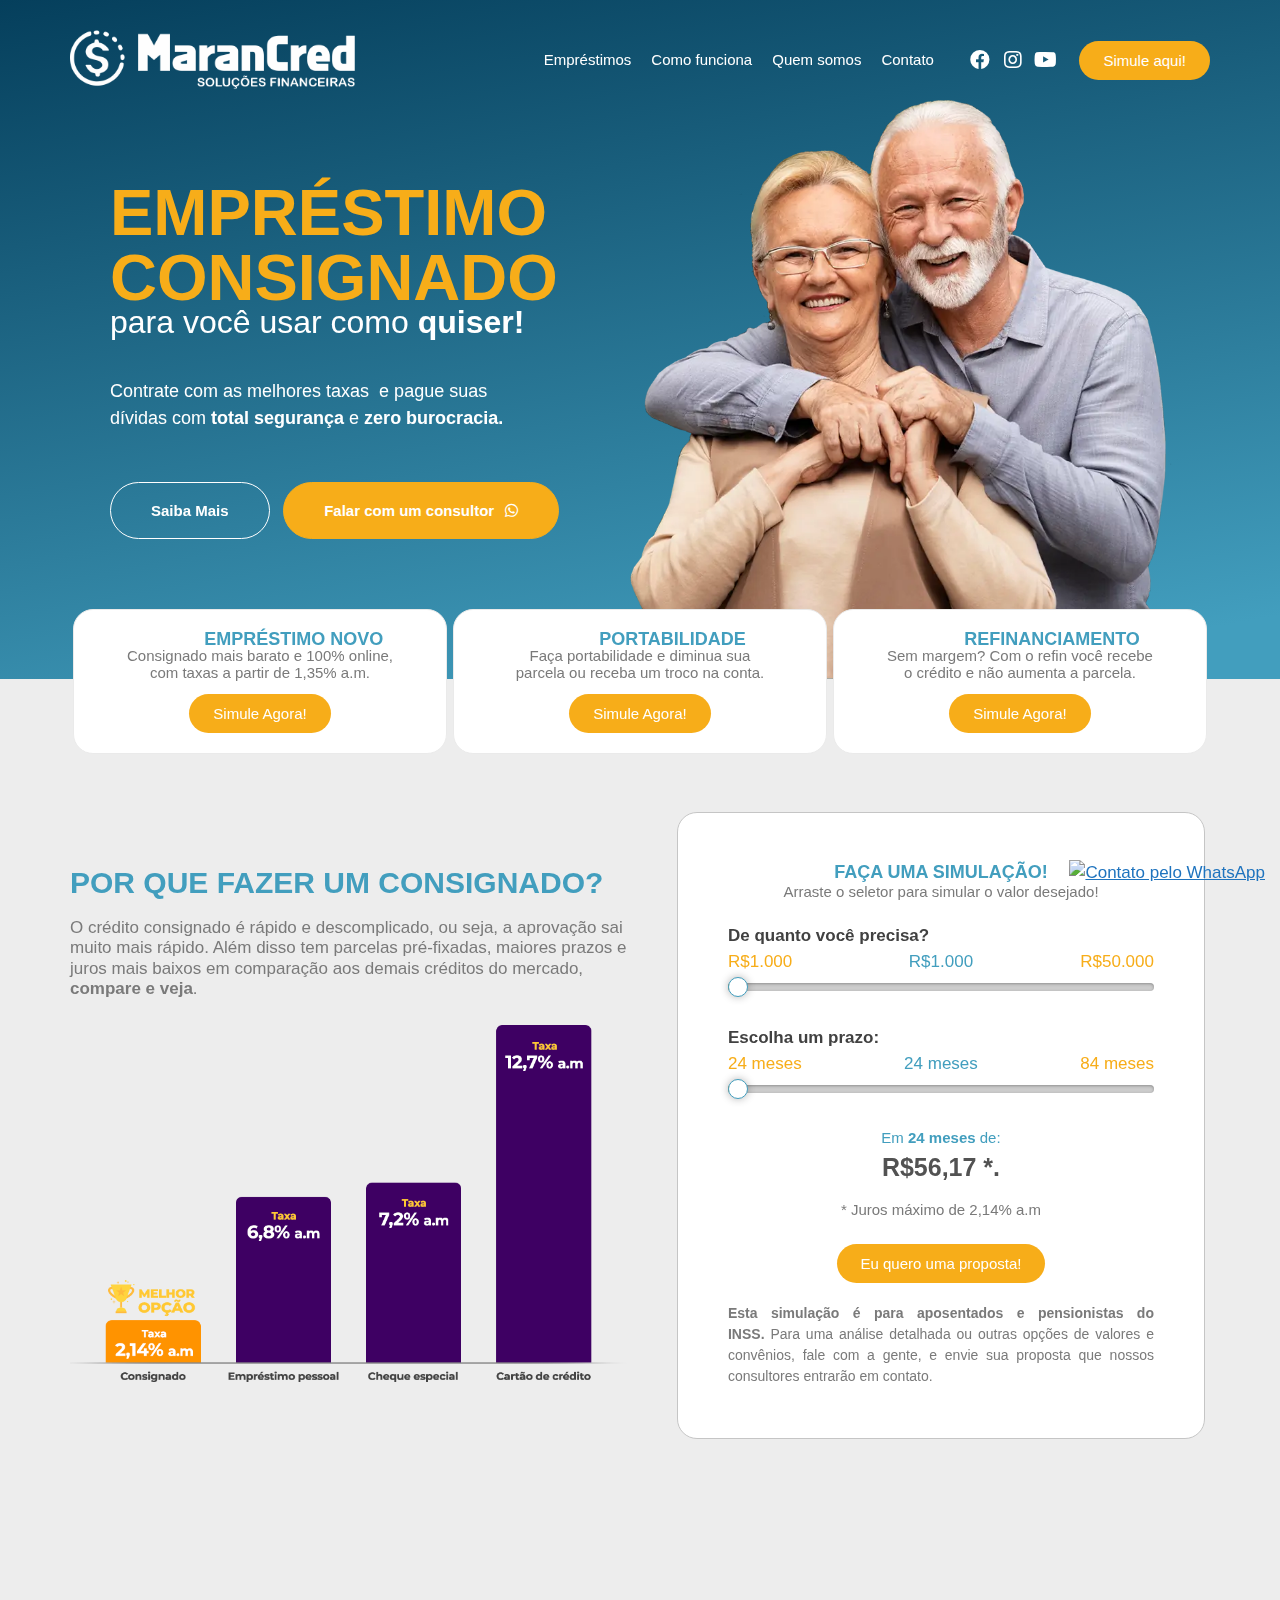
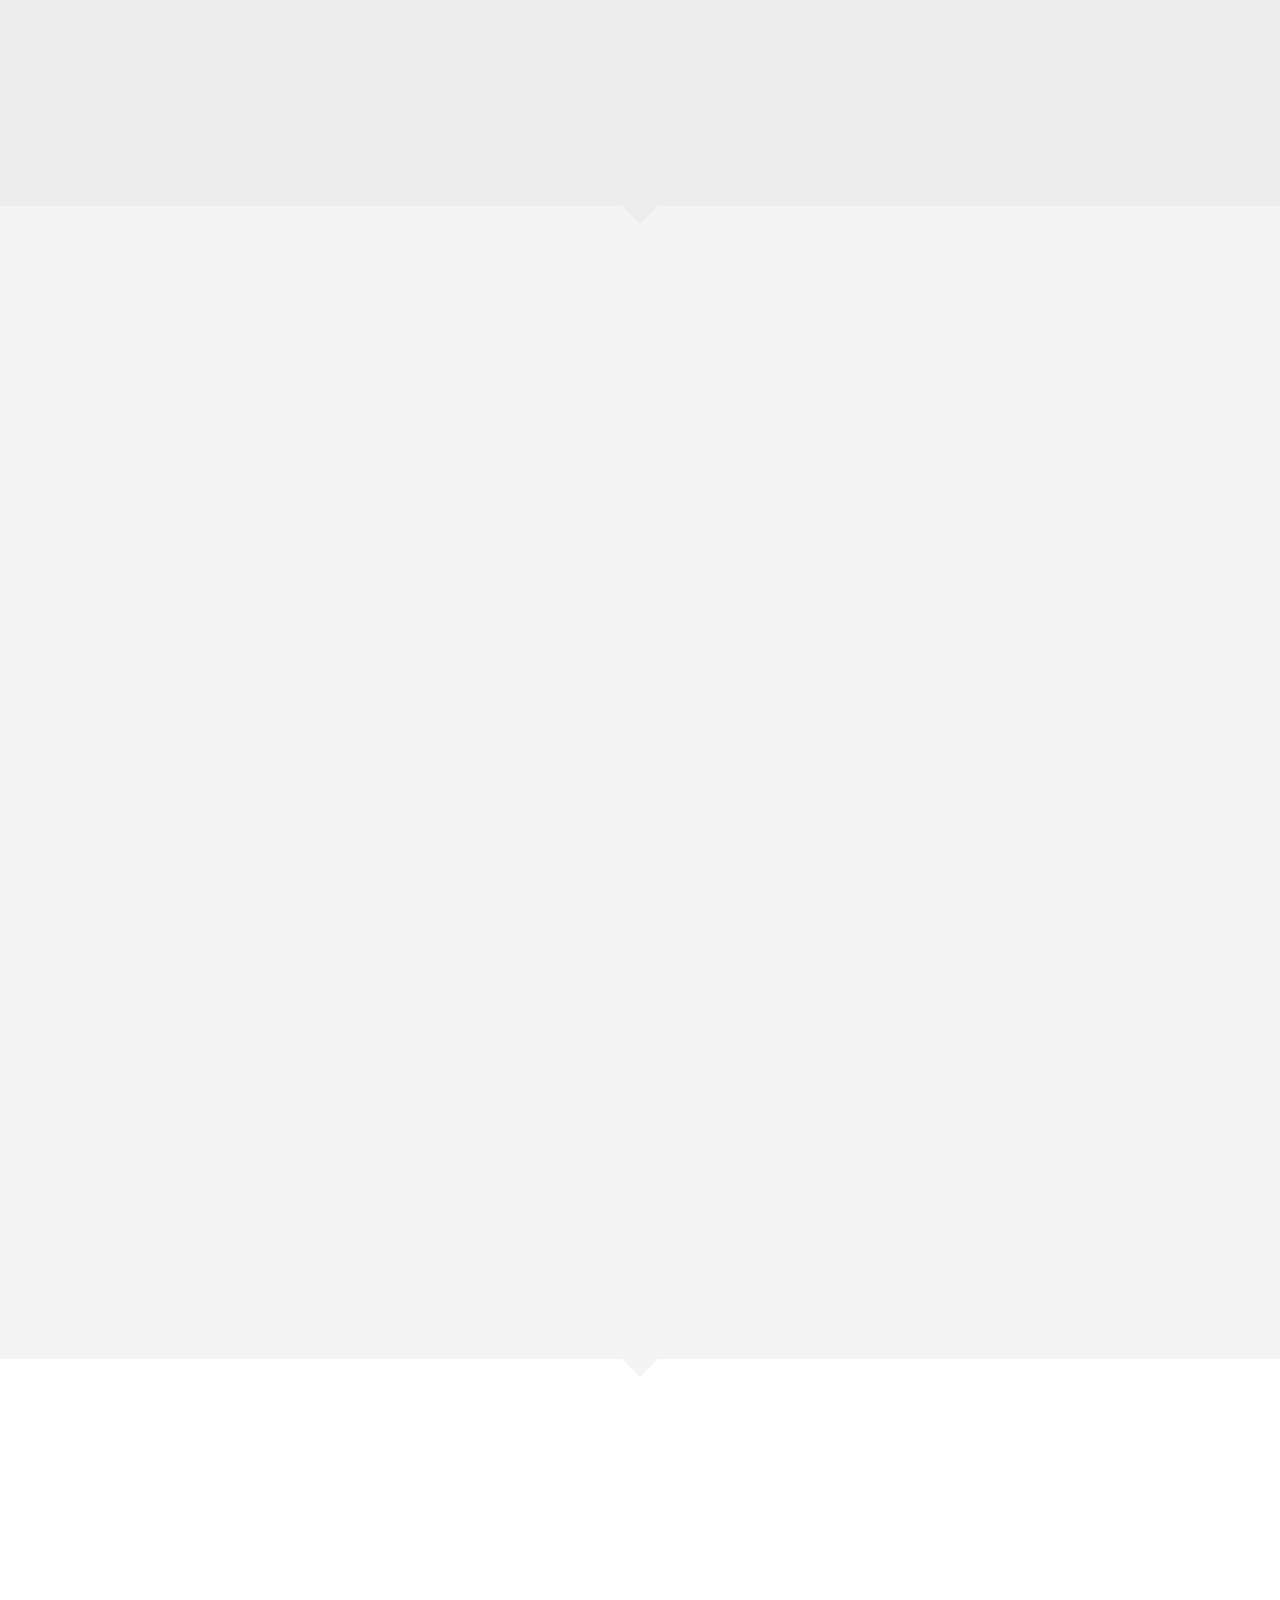
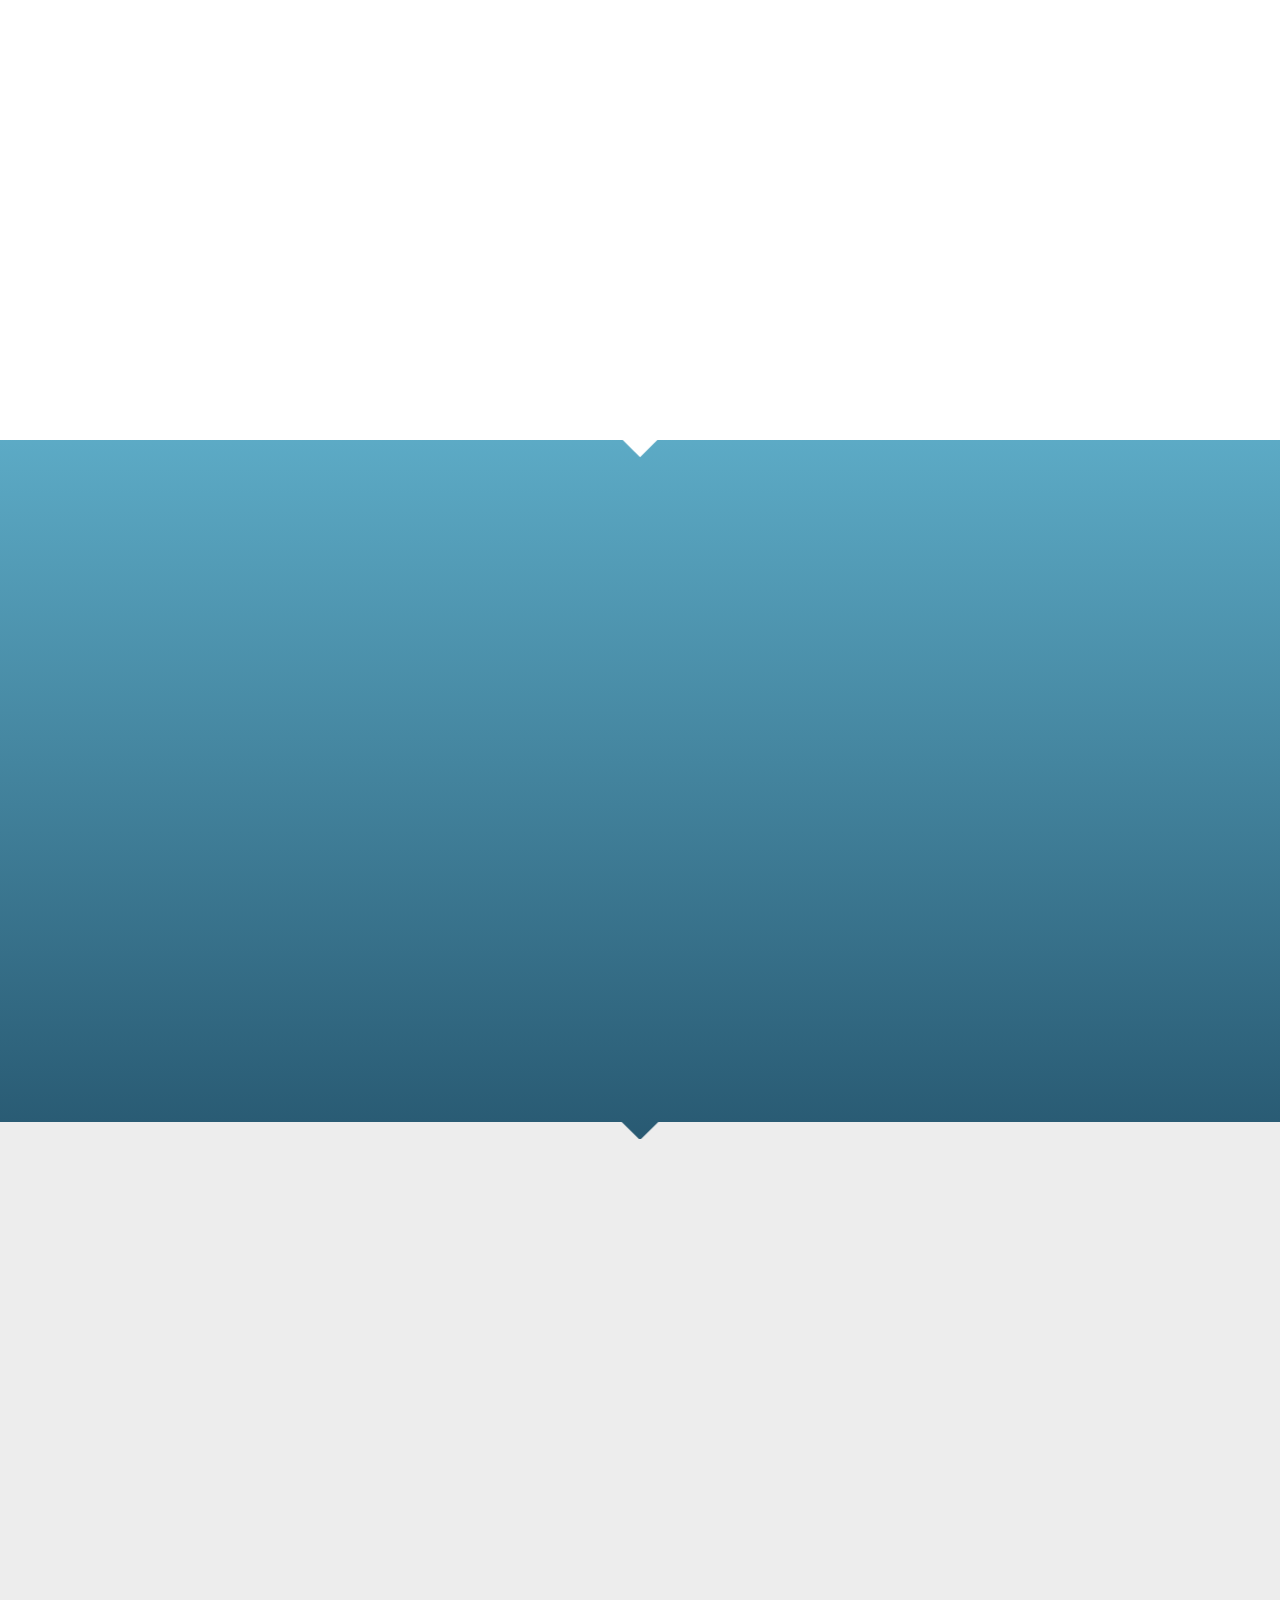
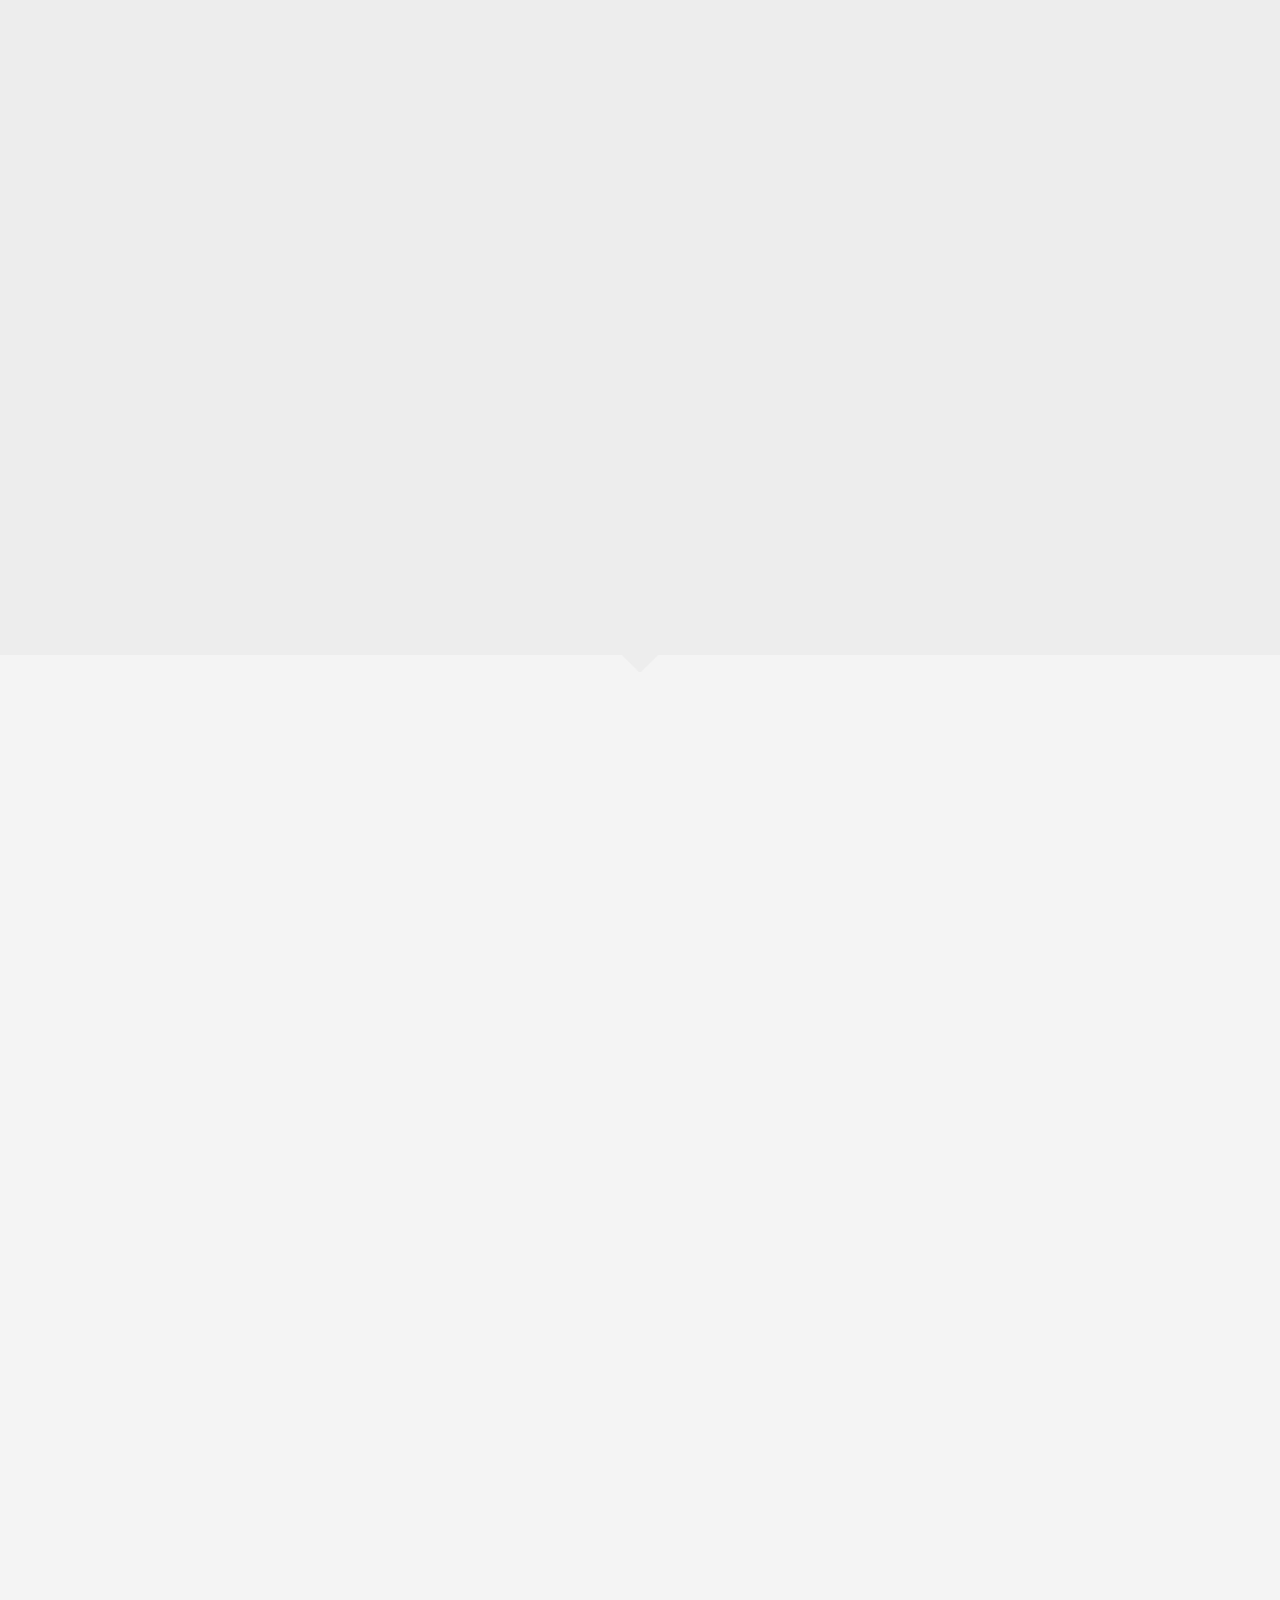
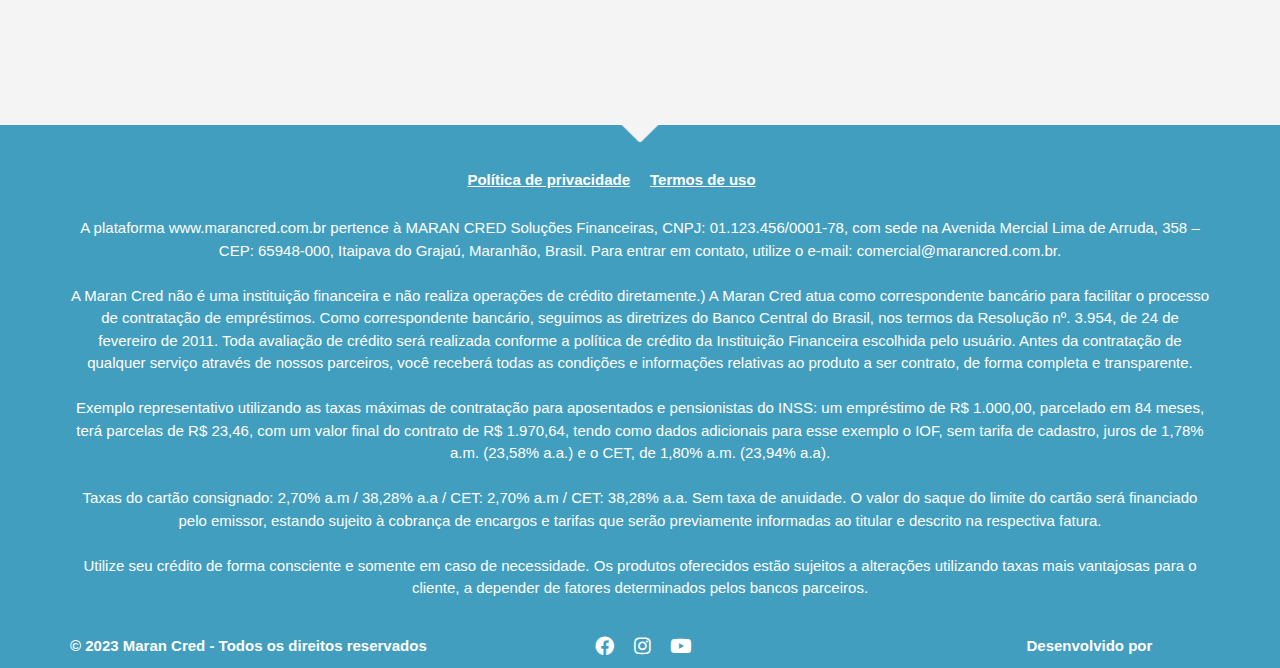
==== index.htm @ 0c9aba28 "Update index.htm" ====
<!DOCTYPE html>
<html lang="pt-BR">
<head>
	<meta charset="UTF-8">
		<title>Maran Cred</title>
<meta name='robots' content='max-image-preview:large'>
<meta name="viewport" content="width=device-width, initial-scale=1"><link rel='dns-prefetch' href='//ajax.googleapis.com'>
<link rel="alternate" type="application/rss+xml" title="Feed para Landing Page INSS &raquo;" href="feed/index.htm">
<link rel="alternate" type="application/rss+xml" title="Feed de comentários para Landing Page INSS &raquo;" href="comments/feed/index.htm">
<script>
window._wpemojiSettings = {"baseUrl":"https:\/\/s.w.org\/images\/core\/emoji\/14.0.0\/72x72\/","ext":".png","svgUrl":"https:\/\/s.w.org\/images\/core\/emoji\/14.0.0\/svg\/","svgExt":".svg","source":{"concatemoji":"https:\/\/inss.hackeandoconsignado.com.br\/wp-includes\/js\/wp-emoji-release.min.js?ver=6.1.1"}};
/*! This file is auto-generated */
!function(e,a,t){var n,r,o,i=a.createElement("canvas"),p=i.getContext&&i.getContext("2d");function s(e,t){var a=String.fromCharCode,e=(p.clearRect(0,0,i.width,i.height),p.fillText(a.apply(this,e),0,0),i.toDataURL());return p.clearRect(0,0,i.width,i.height),p.fillText(a.apply(this,t),0,0),e===i.toDataURL()}function c(e){var t=a.createElement("script");t.src=e,t.defer=t.type="text/javascript",a.getElementsByTagName("head")[0].appendChild(t)}for(o=Array("flag","emoji"),t.supports={everything:!0,everythingExceptFlag:!0},r=0;r<o.length;r++)t.supports[o[r]]=function(e){if(p&&p.fillText)switch(p.textBaseline="top",p.font="600 32px Arial",e){case"flag":return s([127987,65039,8205,9895,65039],[127987,65039,8203,9895,65039])?!1:!s([55356,56826,55356,56819],[55356,56826,8203,55356,56819])&&!s([55356,57332,56128,56423,56128,56418,56128,56421,56128,56430,56128,56423,56128,56447],[55356,57332,8203,56128,56423,8203,56128,56418,8203,56128,56421,8203,56128,56430,8203,56128,56423,8203,56128,56447]);case"emoji":return!s([129777,127995,8205,129778,127999],[129777,127995,8203,129778,127999])}return!1}(o[r]),t.supports.everything=t.supports.everything&&t.supports[o[r]],"flag"!==o[r]&&(t.supports.everythingExceptFlag=t.supports.everythingExceptFlag&&t.supports[o[r]]);t.supports.everythingExceptFlag=t.supports.everythingExceptFlag&&!t.supports.flag,t.DOMReady=!1,t.readyCallback=function(){t.DOMReady=!0},t.supports.everything||(n=function(){t.readyCallback()},a.addEventListener?(a.addEventListener("DOMContentLoaded",n,!1),e.addEventListener("load",n,!1)):(e.attachEvent("onload",n),a.attachEvent("onreadystatechange",function(){"complete"===a.readyState&&t.readyCallback()})),(e=t.source||{}).concatemoji?c(e.concatemoji):e.wpemoji&&e.twemoji&&(c(e.twemoji),c(e.wpemoji)))}(window,document,window._wpemojiSettings);
</script>
<style>
img.wp-smiley,
img.emoji {
	display: inline !important;
	border: none !important;
	box-shadow: none !important;
	height: 1em !important;
	width: 1em !important;
	margin: 0 0.07em !important;
	vertical-align: -0.1em !important;
	background: none !important;
	padding: 0 !important;
}
</style>
	<link rel='stylesheet' id='wp-block-library-css' href='wp-includes/css/dist/block-library/style.min.css?ver=6.1.1' media='all'>
<link rel='stylesheet' id='classic-theme-styles-css' href='wp-includes/css/classic-themes.min.css?ver=1' media='all'>
<style id='global-styles-inline-css'>
body{--wp--preset--color--black: #000000;--wp--preset--color--cyan-bluish-gray: #abb8c3;--wp--preset--color--white: #ffffff;--wp--preset--color--pale-pink: #f78da7;--wp--preset--color--vivid-red: #cf2e2e;--wp--preset--color--luminous-vivid-orange: #ff6900;--wp--preset--color--luminous-vivid-amber: #fcb900;--wp--preset--color--light-green-cyan: #7bdcb5;--wp--preset--color--vivid-green-cyan: #00d084;--wp--preset--color--pale-cyan-blue: #8ed1fc;--wp--preset--color--vivid-cyan-blue: #0693e3;--wp--preset--color--vivid-purple: #9b51e0;--wp--preset--color--contrast: var(--contrast);--wp--preset--color--contrast-2: var(--contrast-2);--wp--preset--color--contrast-3: var(--contrast-3);--wp--preset--color--base: var(--base);--wp--preset--color--base-2: var(--base-2);--wp--preset--color--base-3: var(--base-3);--wp--preset--color--accent: var(--accent);--wp--preset--gradient--vivid-cyan-blue-to-vivid-purple: linear-gradient(135deg,rgba(6,147,227,1) 0%,rgb(155,81,224) 100%);--wp--preset--gradient--light-green-cyan-to-vivid-green-cyan: linear-gradient(135deg,rgb(122,220,180) 0%,rgb(0,208,130) 100%);--wp--preset--gradient--luminous-vivid-amber-to-luminous-vivid-orange: linear-gradient(135deg,rgba(252,185,0,1) 0%,rgba(255,105,0,1) 100%);--wp--preset--gradient--luminous-vivid-orange-to-vivid-red: linear-gradient(135deg,rgba(255,105,0,1) 0%,rgb(207,46,46) 100%);--wp--preset--gradient--very-light-gray-to-cyan-bluish-gray: linear-gradient(135deg,rgb(238,238,238) 0%,rgb(169,184,195) 100%);--wp--preset--gradient--cool-to-warm-spectrum: linear-gradient(135deg,rgb(74,234,220) 0%,rgb(151,120,209) 20%,rgb(207,42,186) 40%,rgb(238,44,130) 60%,rgb(251,105,98) 80%,rgb(254,248,76) 100%);--wp--preset--gradient--blush-light-purple: linear-gradient(135deg,rgb(255,206,236) 0%,rgb(152,150,240) 100%);--wp--preset--gradient--blush-bordeaux: linear-gradient(135deg,rgb(254,205,165) 0%,rgb(254,45,45) 50%,rgb(107,0,62) 100%);--wp--preset--gradient--luminous-dusk: linear-gradient(135deg,rgb(255,203,112) 0%,rgb(199,81,192) 50%,rgb(65,88,208) 100%);--wp--preset--gradient--pale-ocean: linear-gradient(135deg,rgb(255,245,203) 0%,rgb(182,227,212) 50%,rgb(51,167,181) 100%);--wp--preset--gradient--electric-grass: linear-gradient(135deg,rgb(202,248,128) 0%,rgb(113,206,126) 100%);--wp--preset--gradient--midnight: linear-gradient(135deg,rgb(2,3,129) 0%,rgb(40,116,252) 100%);--wp--preset--duotone--dark-grayscale: url('#wp-duotone-dark-grayscale');--wp--preset--duotone--grayscale: url('#wp-duotone-grayscale');--wp--preset--duotone--purple-yellow: url('#wp-duotone-purple-yellow');--wp--preset--duotone--blue-red: url('#wp-duotone-blue-red');--wp--preset--duotone--midnight: url('#wp-duotone-midnight');--wp--preset--duotone--magenta-yellow: url('#wp-duotone-magenta-yellow');--wp--preset--duotone--purple-green: url('#wp-duotone-purple-green');--wp--preset--duotone--blue-orange: url('#wp-duotone-blue-orange');--wp--preset--font-size--small: 13px;--wp--preset--font-size--medium: 20px;--wp--preset--font-size--large: 36px;--wp--preset--font-size--x-large: 42px;--wp--preset--spacing--20: 0.44rem;--wp--preset--spacing--30: 0.67rem;--wp--preset--spacing--40: 1rem;--wp--preset--spacing--50: 1.5rem;--wp--preset--spacing--60: 2.25rem;--wp--preset--spacing--70: 3.38rem;--wp--preset--spacing--80: 5.06rem;}:where(.is-layout-flex){gap: 0.5em;}body .is-layout-flow > .alignleft{float: left;margin-inline-start: 0;margin-inline-end: 2em;}body .is-layout-flow > .alignright{float: right;margin-inline-start: 2em;margin-inline-end: 0;}body .is-layout-flow > .aligncenter{margin-left: auto !important;margin-right: auto !important;}body .is-layout-constrained > .alignleft{float: left;margin-inline-start: 0;margin-inline-end: 2em;}body .is-layout-constrained > .alignright{float: right;margin-inline-start: 2em;margin-inline-end: 0;}body .is-layout-constrained > .aligncenter{margin-left: auto !important;margin-right: auto !important;}body .is-layout-constrained > :where(:not(.alignleft):not(.alignright):not(.alignfull)){max-width: var(--wp--style--global--content-size);margin-left: auto !important;margin-right: auto !important;}body .is-layout-constrained > .alignwide{max-width: var(--wp--style--global--wide-size);}body .is-layout-flex{display: flex;}body .is-layout-flex{flex-wrap: wrap;align-items: center;}body .is-layout-flex > *{margin: 0;}:where(.wp-block-columns.is-layout-flex){gap: 2em;}.has-black-color{color: var(--wp--preset--color--black) !important;}.has-cyan-bluish-gray-color{color: var(--wp--preset--color--cyan-bluish-gray) !important;}.has-white-color{color: var(--wp--preset--color--white) !important;}.has-pale-pink-color{color: var(--wp--preset--color--pale-pink) !important;}.has-vivid-red-color{color: var(--wp--preset--color--vivid-red) !important;}.has-luminous-vivid-orange-color{color: var(--wp--preset--color--luminous-vivid-orange) !important;}.has-luminous-vivid-amber-color{color: var(--wp--preset--color--luminous-vivid-amber) !important;}.has-light-green-cyan-color{color: var(--wp--preset--color--light-green-cyan) !important;}.has-vivid-green-cyan-color{color: var(--wp--preset--color--vivid-green-cyan) !important;}.has-pale-cyan-blue-color{color: var(--wp--preset--color--pale-cyan-blue) !important;}.has-vivid-cyan-blue-color{color: var(--wp--preset--color--vivid-cyan-blue) !important;}.has-vivid-purple-color{color: var(--wp--preset--color--vivid-purple) !important;}.has-black-background-color{background-color: var(--wp--preset--color--black) !important;}.has-cyan-bluish-gray-background-color{background-color: var(--wp--preset--color--cyan-bluish-gray) !important;}.has-white-background-color{background-color: var(--wp--preset--color--white) !important;}.has-pale-pink-background-color{background-color: var(--wp--preset--color--pale-pink) !important;}.has-vivid-red-background-color{background-color: var(--wp--preset--color--vivid-red) !important;}.has-luminous-vivid-orange-background-color{background-color: var(--wp--preset--color--luminous-vivid-orange) !important;}.has-luminous-vivid-amber-background-color{background-color: var(--wp--preset--color--luminous-vivid-amber) !important;}.has-light-green-cyan-background-color{background-color: var(--wp--preset--color--light-green-cyan) !important;}.has-vivid-green-cyan-background-color{background-color: var(--wp--preset--color--vivid-green-cyan) !important;}.has-pale-cyan-blue-background-color{background-color: var(--wp--preset--color--pale-cyan-blue) !important;}.has-vivid-cyan-blue-background-color{background-color: var(--wp--preset--color--vivid-cyan-blue) !important;}.has-vivid-purple-background-color{background-color: var(--wp--preset--color--vivid-purple) !important;}.has-black-border-color{border-color: var(--wp--preset--color--black) !important;}.has-cyan-bluish-gray-border-color{border-color: var(--wp--preset--color--cyan-bluish-gray) !important;}.has-white-border-color{border-color: var(--wp--preset--color--white) !important;}.has-pale-pink-border-color{border-color: var(--wp--preset--color--pale-pink) !important;}.has-vivid-red-border-color{border-color: var(--wp--preset--color--vivid-red) !important;}.has-luminous-vivid-orange-border-color{border-color: var(--wp--preset--color--luminous-vivid-orange) !important;}.has-luminous-vivid-amber-border-color{border-color: var(--wp--preset--color--luminous-vivid-amber) !important;}.has-light-green-cyan-border-color{border-color: var(--wp--preset--color--light-green-cyan) !important;}.has-vivid-green-cyan-border-color{border-color: var(--wp--preset--color--vivid-green-cyan) !important;}.has-pale-cyan-blue-border-color{border-color: var(--wp--preset--color--pale-cyan-blue) !important;}.has-vivid-cyan-blue-border-color{border-color: var(--wp--preset--color--vivid-cyan-blue) !important;}.has-vivid-purple-border-color{border-color: var(--wp--preset--color--vivid-purple) !important;}.has-vivid-cyan-blue-to-vivid-purple-gradient-background{background: var(--wp--preset--gradient--vivid-cyan-blue-to-vivid-purple) !important;}.has-light-green-cyan-to-vivid-green-cyan-gradient-background{background: var(--wp--preset--gradient--light-green-cyan-to-vivid-green-cyan) !important;}.has-luminous-vivid-amber-to-luminous-vivid-orange-gradient-background{background: var(--wp--preset--gradient--luminous-vivid-amber-to-luminous-vivid-orange) !important;}.has-luminous-vivid-orange-to-vivid-red-gradient-background{background: var(--wp--preset--gradient--luminous-vivid-orange-to-vivid-red) !important;}.has-very-light-gray-to-cyan-bluish-gray-gradient-background{background: var(--wp--preset--gradient--very-light-gray-to-cyan-bluish-gray) !important;}.has-cool-to-warm-spectrum-gradient-background{background: var(--wp--preset--gradient--cool-to-warm-spectrum) !important;}.has-blush-light-purple-gradient-background{background: var(--wp--preset--gradient--blush-light-purple) !important;}.has-blush-bordeaux-gradient-background{background: var(--wp--preset--gradient--blush-bordeaux) !important;}.has-luminous-dusk-gradient-background{background: var(--wp--preset--gradient--luminous-dusk) !important;}.has-pale-ocean-gradient-background{background: var(--wp--preset--gradient--pale-ocean) !important;}.has-electric-grass-gradient-background{background: var(--wp--preset--gradient--electric-grass) !important;}.has-midnight-gradient-background{background: var(--wp--preset--gradient--midnight) !important;}.has-small-font-size{font-size: var(--wp--preset--font-size--small) !important;}.has-medium-font-size{font-size: var(--wp--preset--font-size--medium) !important;}.has-large-font-size{font-size: var(--wp--preset--font-size--large) !important;}.has-x-large-font-size{font-size: var(--wp--preset--font-size--x-large) !important;}
.wp-block-navigation a:where(:not(.wp-element-button)){color: inherit;}
:where(.wp-block-columns.is-layout-flex){gap: 2em;}
.wp-block-pullquote{font-size: 1.5em;line-height: 1.6;}
</style>
<link rel='stylesheet' id='qis_style-css' href='wp-content/plugins/quick-interest-slider/slider.css?ver=6.1.1' media='all'>
<link rel='stylesheet' id='jquery-style-css' href='ajax/libs/jqueryui/1.11.2/themes/smoothness/jquery-ui.css?ver=6.1.1' media='all'>
<link rel='stylesheet' id='generate-style-css' href='wp-content/themes/generatepress/assets/css/main.min.css?ver=3.2.4' media='all'>
<style id='generate-style-inline-css'>
body{background-color:var(--base-2);color:var(--contrast);}a{color:var(--accent);}a{text-decoration:underline;}.entry-title a, .site-branding a, a.button, .wp-block-button__link, .main-navigation a{text-decoration:none;}a:hover, a:focus, a:active{color:var(--contrast);}.wp-block-group__inner-container{max-width:1200px;margin-left:auto;margin-right:auto;}:root{--contrast:#222222;--contrast-2:#575760;--contrast-3:#b2b2be;--base:#f0f0f0;--base-2:#f7f8f9;--base-3:#ffffff;--accent:#1e73be;}.has-contrast-color{color:var(--contrast);}.has-contrast-background-color{background-color:var(--contrast);}.has-contrast-2-color{color:var(--contrast-2);}.has-contrast-2-background-color{background-color:var(--contrast-2);}.has-contrast-3-color{color:var(--contrast-3);}.has-contrast-3-background-color{background-color:var(--contrast-3);}.has-base-color{color:var(--base);}.has-base-background-color{background-color:var(--base);}.has-base-2-color{color:var(--base-2);}.has-base-2-background-color{background-color:var(--base-2);}.has-base-3-color{color:var(--base-3);}.has-base-3-background-color{background-color:var(--base-3);}.has-accent-color{color:var(--accent);}.has-accent-background-color{background-color:var(--accent);}.top-bar{background-color:#636363;color:#ffffff;}.top-bar a{color:#ffffff;}.top-bar a:hover{color:#303030;}.site-header{background-color:var(--base-3);}.main-title a,.main-title a:hover{color:var(--contrast);}.site-description{color:var(--contrast-2);}.mobile-menu-control-wrapper .menu-toggle,.mobile-menu-control-wrapper .menu-toggle:hover,.mobile-menu-control-wrapper .menu-toggle:focus,.has-inline-mobile-toggle #site-navigation.toggled{background-color:rgba(0, 0, 0, 0.02);}.main-navigation,.main-navigation ul ul{background-color:var(--base-3);}.main-navigation .main-nav ul li a, .main-navigation .menu-toggle, .main-navigation .menu-bar-items{color:var(--contrast);}.main-navigation .main-nav ul li:not([class*="current-menu-"]):hover > a, .main-navigation .main-nav ul li:not([class*="current-menu-"]):focus > a, .main-navigation .main-nav ul li.sfHover:not([class*="current-menu-"]) > a, .main-navigation .menu-bar-item:hover > a, .main-navigation .menu-bar-item.sfHover > a{color:var(--accent);}button.menu-toggle:hover,button.menu-toggle:focus{color:var(--contrast);}.main-navigation .main-nav ul li[class*="current-menu-"] > a{color:var(--accent);}.navigation-search input[type="search"],.navigation-search input[type="search"]:active, .navigation-search input[type="search"]:focus, .main-navigation .main-nav ul li.search-item.active > a, .main-navigation .menu-bar-items .search-item.active > a{color:var(--accent);}.main-navigation ul ul{background-color:var(--base);}.separate-containers .inside-article, .separate-containers .comments-area, .separate-containers .page-header, .one-container .container, .separate-containers .paging-navigation, .inside-page-header{background-color:var(--base-3);}.entry-title a{color:var(--contrast);}.entry-title a:hover{color:var(--contrast-2);}.entry-meta{color:var(--contrast-2);}.sidebar .widget{background-color:var(--base-3);}.footer-widgets{background-color:var(--base-3);}.site-info{background-color:var(--base-3);}input[type="text"],input[type="email"],input[type="url"],input[type="password"],input[type="search"],input[type="tel"],input[type="number"],textarea,select{color:var(--contrast);background-color:var(--base-2);border-color:var(--base);}input[type="text"]:focus,input[type="email"]:focus,input[type="url"]:focus,input[type="password"]:focus,input[type="search"]:focus,input[type="tel"]:focus,input[type="number"]:focus,textarea:focus,select:focus{color:var(--contrast);background-color:var(--base-2);border-color:var(--contrast-3);}button,html input[type="button"],input[type="reset"],input[type="submit"],a.button,a.wp-block-button__link:not(.has-background){color:#ffffff;background-color:#55555e;}button:hover,html input[type="button"]:hover,input[type="reset"]:hover,input[type="submit"]:hover,a.button:hover,button:focus,html input[type="button"]:focus,input[type="reset"]:focus,input[type="submit"]:focus,a.button:focus,a.wp-block-button__link:not(.has-background):active,a.wp-block-button__link:not(.has-background):focus,a.wp-block-button__link:not(.has-background):hover{color:#ffffff;background-color:#3f4047;}a.generate-back-to-top{background-color:rgba( 0,0,0,0.4 );color:#ffffff;}a.generate-back-to-top:hover,a.generate-back-to-top:focus{background-color:rgba( 0,0,0,0.6 );color:#ffffff;}@media (max-width:768px){.main-navigation .menu-bar-item:hover > a, .main-navigation .menu-bar-item.sfHover > a{background:none;color:var(--contrast);}}.nav-below-header .main-navigation .inside-navigation.grid-container, .nav-above-header .main-navigation .inside-navigation.grid-container{padding:0px 20px 0px 20px;}.site-main .wp-block-group__inner-container{padding:40px;}.separate-containers .paging-navigation{padding-top:20px;padding-bottom:20px;}.entry-content .alignwide, body:not(.no-sidebar) .entry-content .alignfull{margin-left:-40px;width:calc(100% + 80px);max-width:calc(100% + 80px);}.rtl .menu-item-has-children .dropdown-menu-toggle{padding-left:20px;}.rtl .main-navigation .main-nav ul li.menu-item-has-children > a{padding-right:20px;}@media (max-width:768px){.separate-containers .inside-article, .separate-containers .comments-area, .separate-containers .page-header, .separate-containers .paging-navigation, .one-container .site-content, .inside-page-header{padding:30px;}.site-main .wp-block-group__inner-container{padding:30px;}.inside-top-bar{padding-right:30px;padding-left:30px;}.inside-header{padding-right:30px;padding-left:30px;}.widget-area .widget{padding-top:30px;padding-right:30px;padding-bottom:30px;padding-left:30px;}.footer-widgets-container{padding-top:30px;padding-right:30px;padding-bottom:30px;padding-left:30px;}.inside-site-info{padding-right:30px;padding-left:30px;}.entry-content .alignwide, body:not(.no-sidebar) .entry-content .alignfull{margin-left:-30px;width:calc(100% + 60px);max-width:calc(100% + 60px);}.one-container .site-main .paging-navigation{margin-bottom:20px;}}/* End cached CSS */.is-right-sidebar{width:30%;}.is-left-sidebar{width:30%;}.site-content .content-area{width:70%;}@media (max-width:768px){.main-navigation .menu-toggle,.sidebar-nav-mobile:not(#sticky-placeholder){display:block;}.main-navigation ul,.gen-sidebar-nav,.main-navigation:not(.slideout-navigation):not(.toggled) .main-nav > ul,.has-inline-mobile-toggle #site-navigation .inside-navigation > *:not(.navigation-search):not(.main-nav){display:none;}.nav-align-right .inside-navigation,.nav-align-center .inside-navigation{justify-content:space-between;}.has-inline-mobile-toggle .mobile-menu-control-wrapper{display:flex;flex-wrap:wrap;}.has-inline-mobile-toggle .inside-header{flex-direction:row;text-align:left;flex-wrap:wrap;}.has-inline-mobile-toggle .header-widget,.has-inline-mobile-toggle #site-navigation{flex-basis:100%;}.nav-float-left .has-inline-mobile-toggle #site-navigation{order:10;}}
.elementor-template-full-width .site-content{display:block;}
</style>
<link rel='stylesheet' id='elementor-icons-ekiticons-css' href='wp-content/plugins/elementskit-lite/modules/elementskit-icon-pack/assets/css/ekiticons.css?ver=2.8.5' media='all'>
<link rel='stylesheet' id='elementor-icons-css' href='wp-content/plugins/elementor/assets/lib/eicons/css/elementor-icons.min.css?ver=5.16.0' media='all'>
<link rel='stylesheet' id='elementor-frontend-css' href='wp-content/plugins/elementor/assets/css/frontend-lite.min.css?ver=3.7.3' media='all'>
<link rel='stylesheet' id='elementor-post-5-css' href='wp-content/uploads/elementor/css/post-5.css?ver=1661864779' media='all'>
<link rel='stylesheet' id='elementor-pro-css' href='wp-content/plugins/pro-elements/assets/css/frontend-lite.min.css?ver=3.6.4' media='all'>
<link rel='stylesheet' id='she-header-style-css' href='wp-content/plugins/sticky-header-effects-for-elementor/assets/css/she-header-style.css?ver=1.5.5' media='all'>
<link rel='stylesheet' id='elementor-global-css' href='wp-content/uploads/elementor/css/global.css?ver=1661864779' media='all'>
<link rel='stylesheet' id='elementor-post-22-css' href='wp-content/uploads/elementor/css/post-22.css?ver=1661864780' media='all'>
<link rel='stylesheet' id='ekit-widget-styles-css' href='wp-content/plugins/elementskit-lite/widgets/init/assets/css/widget-styles.css?ver=2.8.5' media='all'>
<link rel='stylesheet' id='ekit-responsive-css' href='wp-content/plugins/elementskit-lite/widgets/init/assets/css/responsive.css?ver=2.8.5' media='all'>
<link rel='stylesheet' id='google-fonts-1-css' href='css?family=Poppins%3A100%2C100italic%2C200%2C200italic%2C300%2C300italic%2C400%2C400italic%2C500%2C500italic%2C600%2C600italic%2C700%2C700italic%2C800%2C800italic%2C900%2C900italic%7CMontserrat%3A100%2C100italic%2C200%2C200italic%2C300%2C300italic%2C400%2C400italic%2C500%2C500italic%2C600%2C600italic%2C700%2C700italic%2C800%2C800italic%2C900%2C900italic&#038;display=auto&#038;ver=6.1.1' media='all'>
<link rel='stylesheet' id='elementor-icons-shared-0-css' href='wp-content/plugins/elementor/assets/lib/font-awesome/css/fontawesome.min.css?ver=5.15.3' media='all'>
<link rel='stylesheet' id='elementor-icons-fa-solid-css' href='wp-content/plugins/elementor/assets/lib/font-awesome/css/solid.min.css?ver=5.15.3' media='all'>
<link rel='stylesheet' id='elementor-icons-fa-brands-css' href='wp-content/plugins/elementor/assets/lib/font-awesome/css/brands.min.css?ver=5.15.3' media='all'>
<script src='wp-includes/js/jquery/jquery.min.js?ver=3.6.1' id='jquery-core-js'></script>
<script src='wp-includes/js/jquery/jquery-migrate.min.js?ver=3.3.2' id='jquery-migrate-js'></script>
<script src='wp-content/plugins/sticky-header-effects-for-elementor/assets/js/she-header.js?ver=1.5.5' id='she-header-js'></script>
<link rel="https://api.w.org/" href="wp-json/index.htm"><link rel="alternate" type="application/json" href="wp-json/wp/v2/pages/22"><link rel="EditURI" type="application/rsd+xml" title="RSD" href="xmlrpc.php?rsd">
<link rel="wlwmanifest" type="application/wlwmanifest+xml" href="wp-includes/wlwmanifest.xml">
<meta name="generator" content="WordPress 6.1.1">
<link rel="canonical" href="index.htm">
<link rel='shortlink' href='index.htm'>
<link rel="alternate" type="application/json+oembed" href="wp-json/oembed/1.0/embed?url=https%3A%2F%2Finss.hackeandoconsignado.com.br%2F">
<link rel="alternate" type="text/xml+oembed" href="wp-json/oembed/1.0/embed-1?url=https%3A%2F%2Finss.hackeandoconsignado.com.br%2F&#038;format=xml">
<style type="text/css" media="screen">
.qis_form {width:100%;max-width:100%;}
.qis, .qis__fill {height: 0.5em;background: #CCC;border-radius: 0.25em;}
.qis__fill {background: #F7AD19;border-radius: 0.25em 0 0 0.25em;}
.qis__handle {width: 1.2em;height: 1.2em;top: -0.35em;background: white;border: 1px solid #429EBE;position: absolute;border-radius:50%;}
.total {font-weight:bold;border-top:1px solid #FFF;margin-top:6px;text-align:left;}
.qis, .qis__fill {font-size:1em;width: 100%;}
.loanoutput{text-align:left;margin-bottom:6px;}
.qis-slideroutput {color:}
.qis-slidercenter {color:#429EBE;font-size:1em;}
.qis-sliderleft, .qis-sliderright {color:#F7AD19;font-size:1em;}
.slider-label {color:;font-size:em;margin:;}
.qis-interest, .qis-repayments {color:#F7AD19;font-size:1em;margin:0 0 1em 0;}
.qis-total {color:#429EBE;font-size:1.5em;margin:0 0 1em 0;}
.qis_tooltip_body {border: px solid ; background-color: ; border-radius: px; color: ;}
.qis_tooltip_content {overflow: hidden; width: 100%; height: 100%;}
.checkradio input[type=radio]:not(old) + label > span{border:3px solid #429EBE}
.checkradio input[type=radio]:not(old):checked + label > span{background: #F7AD19;border: 3px solid #429EBE;}
.circle-down, .circle-up {border-color: }
.circle-down:after, .circle-up:after, .circle-up:before {background-color:}
.qis-outputs {background: #cce6ff;padding:10px;}
.qis-add-float {display:grid;grid-template-columns:60% 38%;grid-gap:2%;}
@media only screen and (max-width:600px) {.qis-add-float{display:block;}}</style><script type="text/javascript">qis__rates = [];</script><style type="text/css" media="screen">.qis-register {max-width:100%;overflow:hidden;}.qis-register .submit, .toggle-qis a {color:#FFF;background:#343848;border:1px solid #415063;font-size: inherit;-webkit-border-radius:5px;border-radius:5px;}.qis-register .submit:hover {background:#415063;}.qis-register input[type=text], .qis-register input[type=tel], .qis-register textarea, .qis-register select, .qis_checkbox label, #calculators {color:#343848;border:1px solid #415063;background-color:#FFFFFF;}.registerradio input[type=radio]:not(old) + label > span{border:1px solid #415063;}.qis-register input:focus, .qis-register textarea:focus {background:#FFFFCC;}.qis-register input[type=text].required, .qis-register input[type=tel].required, .qis-register textarea.required, .qis-register select.required {border:1px solid #00C618}.qis-register p {color:#343848;margin: 6px 0 !important;padding: 0 !important;}.qis-register .error {color:#D31900 !important;border-color:#D31900 !important;}</style><link rel="icon" href="wp-content/uploads/2022/05/icone_hc.webp" sizes="32x32">
<link rel="icon" href="wp-content/uploads/2022/05/icone_hc.webp" sizes="192x192">
<link rel="apple-touch-icon" href="wp-content/uploads/2022/05/icone_hc.webp">
<meta name="msapplication-TileImage" content="https://inss.hackeandoconsignado.com.br/wp-content/uploads/2022/05/icone_hc.webp">
	<meta name="viewport" content="width=device-width, initial-scale=1.0, viewport-fit=cover"></head>
<body class="home page-template page-template-elementor_canvas page page-id-22 wp-custom-logo wp-embed-responsive right-sidebar nav-float-right separate-containers header-aligned-left dropdown-hover elementor-default elementor-template-canvas elementor-kit-5 elementor-page elementor-page-22">
	<svg xmlns="http://www.w3.org/2000/svg" viewbox="0 0 0 0" width="0" height="0" focusable="false" role="none" style="visibility: hidden; position: absolute; left: -9999px; overflow: hidden;"><defs><filter id="wp-duotone-dark-grayscale"><fecolormatrix color-interpolation-filters="sRGB" type="matrix" values=" .299 .587 .114 0 0 .299 .587 .114 0 0 .299 .587 .114 0 0 .299 .587 .114 0 0 "></fecolormatrix><fecomponenttransfer color-interpolation-filters="sRGB"><fefuncr type="table" tablevalues="0 0.49803921568627"></fefuncr><fefuncg type="table" tablevalues="0 0.49803921568627"></fefuncg><fefuncb type="table" tablevalues="0 0.49803921568627"></fefuncb><fefunca type="table" tablevalues="1 1"></fefunca></fecomponenttransfer><fecomposite in2="SourceGraphic" operator="in"></fecomposite></filter></defs></svg><svg xmlns="http://www.w3.org/2000/svg" viewbox="0 0 0 0" width="0" height="0" focusable="false" role="none" style="visibility: hidden; position: absolute; left: -9999px; overflow: hidden;"><defs><filter id="wp-duotone-grayscale"><fecolormatrix color-interpolation-filters="sRGB" type="matrix" values=" .299 .587 .114 0 0 .299 .587 .114 0 0 .299 .587 .114 0 0 .299 .587 .114 0 0 "></fecolormatrix><fecomponenttransfer color-interpolation-filters="sRGB"><fefuncr type="table" tablevalues="0 1"></fefuncr><fefuncg type="table" tablevalues="0 1"></fefuncg><fefuncb type="table" tablevalues="0 1"></fefuncb><fefunca type="table" tablevalues="1 1"></fefunca></fecomponenttransfer><fecomposite in2="SourceGraphic" operator="in"></fecomposite></filter></defs></svg><svg xmlns="http://www.w3.org/2000/svg" viewbox="0 0 0 0" width="0" height="0" focusable="false" role="none" style="visibility: hidden; position: absolute; left: -9999px; overflow: hidden;"><defs><filter id="wp-duotone-purple-yellow"><fecolormatrix color-interpolation-filters="sRGB" type="matrix" values=" .299 .587 .114 0 0 .299 .587 .114 0 0 .299 .587 .114 0 0 .299 .587 .114 0 0 "></fecolormatrix><fecomponenttransfer color-interpolation-filters="sRGB"><fefuncr type="table" tablevalues="0.54901960784314 0.98823529411765"></fefuncr><fefuncg type="table" tablevalues="0 1"></fefuncg><fefuncb type="table" tablevalues="0.71764705882353 0.25490196078431"></fefuncb><fefunca type="table" tablevalues="1 1"></fefunca></fecomponenttransfer><fecomposite in2="SourceGraphic" operator="in"></fecomposite></filter></defs></svg><svg xmlns="http://www.w3.org/2000/svg" viewbox="0 0 0 0" width="0" height="0" focusable="false" role="none" style="visibility: hidden; position: absolute; left: -9999px; overflow: hidden;"><defs><filter id="wp-duotone-blue-red"><fecolormatrix color-interpolation-filters="sRGB" type="matrix" values=" .299 .587 .114 0 0 .299 .587 .114 0 0 .299 .587 .114 0 0 .299 .587 .114 0 0 "></fecolormatrix><fecomponenttransfer color-interpolation-filters="sRGB"><fefuncr type="table" tablevalues="0 1"></fefuncr><fefuncg type="table" tablevalues="0 0.27843137254902"></fefuncg><fefuncb type="table" tablevalues="0.5921568627451 0.27843137254902"></fefuncb><fefunca type="table" tablevalues="1 1"></fefunca></fecomponenttransfer><fecomposite in2="SourceGraphic" operator="in"></fecomposite></filter></defs></svg><svg xmlns="http://www.w3.org/2000/svg" viewbox="0 0 0 0" width="0" height="0" focusable="false" role="none" style="visibility: hidden; position: absolute; left: -9999px; overflow: hidden;"><defs><filter id="wp-duotone-midnight"><fecolormatrix color-interpolation-filters="sRGB" type="matrix" values=" .299 .587 .114 0 0 .299 .587 .114 0 0 .299 .587 .114 0 0 .299 .587 .114 0 0 "></fecolormatrix><fecomponenttransfer color-interpolation-filters="sRGB"><fefuncr type="table" tablevalues="0 0"></fefuncr><fefuncg type="table" tablevalues="0 0.64705882352941"></fefuncg><fefuncb type="table" tablevalues="0 1"></fefuncb><fefunca type="table" tablevalues="1 1"></fefunca></fecomponenttransfer><fecomposite in2="SourceGraphic" operator="in"></fecomposite></filter></defs></svg><svg xmlns="http://www.w3.org/2000/svg" viewbox="0 0 0 0" width="0" height="0" focusable="false" role="none" style="visibility: hidden; position: absolute; left: -9999px; overflow: hidden;"><defs><filter id="wp-duotone-magenta-yellow"><fecolormatrix color-interpolation-filters="sRGB" type="matrix" values=" .299 .587 .114 0 0 .299 .587 .114 0 0 .299 .587 .114 0 0 .299 .587 .114 0 0 "></fecolormatrix><fecomponenttransfer color-interpolation-filters="sRGB"><fefuncr type="table" tablevalues="0.78039215686275 1"></fefuncr><fefuncg type="table" tablevalues="0 0.94901960784314"></fefuncg><fefuncb type="table" tablevalues="0.35294117647059 0.47058823529412"></fefuncb><fefunca type="table" tablevalues="1 1"></fefunca></fecomponenttransfer><fecomposite in2="SourceGraphic" operator="in"></fecomposite></filter></defs></svg><svg xmlns="http://www.w3.org/2000/svg" viewbox="0 0 0 0" width="0" height="0" focusable="false" role="none" style="visibility: hidden; position: absolute; left: -9999px; overflow: hidden;"><defs><filter id="wp-duotone-purple-green"><fecolormatrix color-interpolation-filters="sRGB" type="matrix" values=" .299 .587 .114 0 0 .299 .587 .114 0 0 .299 .587 .114 0 0 .299 .587 .114 0 0 "></fecolormatrix><fecomponenttransfer color-interpolation-filters="sRGB"><fefuncr type="table" tablevalues="0.65098039215686 0.40392156862745"></fefuncr><fefuncg type="table" tablevalues="0 1"></fefuncg><fefuncb type="table" tablevalues="0.44705882352941 0.4"></fefuncb><fefunca type="table" tablevalues="1 1"></fefunca></fecomponenttransfer><fecomposite in2="SourceGraphic" operator="in"></fecomposite></filter></defs></svg><svg xmlns="http://www.w3.org/2000/svg" viewbox="0 0 0 0" width="0" height="0" focusable="false" role="none" style="visibility: hidden; position: absolute; left: -9999px; overflow: hidden;"><defs><filter id="wp-duotone-blue-orange"><fecolormatrix color-interpolation-filters="sRGB" type="matrix" values=" .299 .587 .114 0 0 .299 .587 .114 0 0 .299 .587 .114 0 0 .299 .587 .114 0 0 "></fecolormatrix><fecomponenttransfer color-interpolation-filters="sRGB"><fefuncr type="table" tablevalues="0.098039215686275 1"></fefuncr><fefuncg type="table" tablevalues="0 0.66274509803922"></fefuncg><fefuncb type="table" tablevalues="0.84705882352941 0.41960784313725"></fefuncb><fefunca type="table" tablevalues="1 1"></fefunca></fecomponenttransfer><fecomposite in2="SourceGraphic" operator="in"></fecomposite></filter></defs></svg>		<div data-elementor-type="wp-page" data-elementor-id="22" class="elementor elementor-22">
									<section class="elementor-section elementor-top-section elementor-element elementor-element-1b0a408 elementor-section-height-min-height elementor-section-boxed elementor-section-height-default elementor-section-items-middle" data-id="1b0a408" data-element_type="section">
						<div class="elementor-container elementor-column-gap-no">
					<div class="elementor-column elementor-col-25 elementor-top-column elementor-element elementor-element-418d724" data-id="418d724" data-element_type="column">
			<div class="elementor-widget-wrap elementor-element-populated">
								<div class="elementor-element elementor-element-6d973ab elementor-widget elementor-widget-theme-site-logo elementor-widget-image" data-id="6d973ab" data-element_type="widget" data-widget_type="theme-site-logo.default">
				<div class="elementor-widget-container">
			<style>/*! elementor - v3.7.3 - 29-08-2022 */
.elementor-widget-image{text-align:center}.elementor-widget-image a{display:inline-block}.elementor-widget-image a img[src$=".svg"]{width:48px}.elementor-widget-image img{vertical-align:middle;display:inline-block}</style>													<a href="index.htm">
							<img decoding="async" width="400" height="124" src="wp-content/uploads/2022/05/Logo-HC.webp" class="attachment-full size-full" alt="" loading="lazy" srcset="wp-content/uploads/2022/05/Logo-HC.webp 400w, wp-content/uploads/2022/05/Logo-HC-300x93.webp 300w" sizes="(max-width: 400px) 100vw, 400px">								</a>
															</div>
				</div>
					</div>
		</div>
				<div class="elementor-column elementor-col-25 elementor-top-column elementor-element elementor-element-9df3cb8" data-id="9df3cb8" data-element_type="column">
			<div class="elementor-widget-wrap elementor-element-populated">
								<div class="elementor-element elementor-element-197bd45 elementor-nav-menu__align-right elementor-nav-menu--stretch elementor-nav-menu__text-align-center elementor-nav-menu--dropdown-tablet elementor-nav-menu--toggle elementor-nav-menu--burger elementor-widget elementor-widget-nav-menu" data-id="197bd45" data-element_type="widget" data-settings="{&quot;full_width&quot;:&quot;stretch&quot;,&quot;layout&quot;:&quot;horizontal&quot;,&quot;submenu_icon&quot;:{&quot;value&quot;:&quot;&lt;i class=\&quot;fas fa-caret-down\&quot;&gt;&lt;\/i&gt;&quot;,&quot;library&quot;:&quot;fa-solid&quot;},&quot;toggle&quot;:&quot;burger&quot;}" data-widget_type="nav-menu.default">
				<div class="elementor-widget-container">
			<link rel="stylesheet" href="wp-content/plugins/pro-elements/assets/css/widget-nav-menu.min.css">			<nav migration_allowed="1" migrated="0" role="navigation" class="elementor-nav-menu--main elementor-nav-menu__container elementor-nav-menu--layout-horizontal e--pointer-none">
				<ul id="menu-1-197bd45" class="elementor-nav-menu"><li class="menu-item menu-item-type-custom menu-item-object-custom menu-item-has-children menu-item-156"><a href="#mais" class="elementor-item elementor-item-anchor">Empréstimos</a>
<ul class="sub-menu elementor-nav-menu--dropdown">
	<li class="menu-item menu-item-type-custom menu-item-object-custom menu-item-158"><a href="#portabilidade" class="elementor-sub-item elementor-item-anchor">Portabilidade</a></li>
	<li class="menu-item menu-item-type-custom menu-item-object-custom menu-item-159"><a href="#refin" class="elementor-sub-item elementor-item-anchor">Refinanciamento</a></li>
</ul>
</li>
<li class="menu-item menu-item-type-custom menu-item-object-custom menu-item-160"><a href="#funciona" class="elementor-item elementor-item-anchor">Como funciona</a></li>
<li class="menu-item menu-item-type-custom menu-item-object-custom menu-item-161"><a href="#somos" class="elementor-item elementor-item-anchor">Quem somos</a></li>
<li class="menu-item menu-item-type-custom menu-item-object-custom menu-item-162"><a href="#contato" class="elementor-item elementor-item-anchor">Contato</a></li>
</ul>			</nav>
					<div class="elementor-menu-toggle" role="button" tabindex="0" aria-label="Menu Toggle" aria-expanded="false">
			<i aria-hidden="true" role="presentation" class="elementor-menu-toggle__icon--open eicon-menu-bar"></i><i aria-hidden="true" role="presentation" class="elementor-menu-toggle__icon--close eicon-close"></i>			<span class="elementor-screen-only">Menu</span>
		</div>
			<nav class="elementor-nav-menu--dropdown elementor-nav-menu__container" role="navigation" aria-hidden="true">
				<ul id="menu-2-197bd45" class="elementor-nav-menu"><li class="menu-item menu-item-type-custom menu-item-object-custom menu-item-has-children menu-item-156"><a href="#mais" class="elementor-item elementor-item-anchor" tabindex="-1">Empréstimos</a>
<ul class="sub-menu elementor-nav-menu--dropdown">
	<li class="menu-item menu-item-type-custom menu-item-object-custom menu-item-158"><a href="#portabilidade" class="elementor-sub-item elementor-item-anchor" tabindex="-1">Portabilidade</a></li>
	<li class="menu-item menu-item-type-custom menu-item-object-custom menu-item-159"><a href="#refin" class="elementor-sub-item elementor-item-anchor" tabindex="-1">Refinanciamento</a></li>
</ul>
</li>
<li class="menu-item menu-item-type-custom menu-item-object-custom menu-item-160"><a href="#funciona" class="elementor-item elementor-item-anchor" tabindex="-1">Como funciona</a></li>
<li class="menu-item menu-item-type-custom menu-item-object-custom menu-item-161"><a href="#somos" class="elementor-item elementor-item-anchor" tabindex="-1">Quem somos</a></li>
<li class="menu-item menu-item-type-custom menu-item-object-custom menu-item-162"><a href="#contato" class="elementor-item elementor-item-anchor" tabindex="-1">Contato</a></li>
</ul>			</nav>
				</div>
				</div>
					</div>
		</div>
				<div class="elementor-column elementor-col-25 elementor-top-column elementor-element elementor-element-ba5fc6c" data-id="ba5fc6c" data-element_type="column">
			<div class="elementor-widget-wrap elementor-element-populated">
								<div class="elementor-element elementor-element-2c79c3c e-grid-align-right elementor-shape-rounded elementor-grid-0 elementor-widget elementor-widget-social-icons" data-id="2c79c3c" data-element_type="widget" data-widget_type="social-icons.default">
				<div class="elementor-widget-container">
			<style>/*! elementor - v3.7.3 - 29-08-2022 */
.elementor-widget-social-icons.elementor-grid-0 .elementor-widget-container,.elementor-widget-social-icons.elementor-grid-mobile-0 .elementor-widget-container,.elementor-widget-social-icons.elementor-grid-tablet-0 .elementor-widget-container{line-height:1;font-size:0}.elementor-widget-social-icons:not(.elementor-grid-0):not(.elementor-grid-tablet-0):not(.elementor-grid-mobile-0) .elementor-grid{display:inline-grid}.elementor-widget-social-icons .elementor-grid{grid-column-gap:var(--grid-column-gap,5px);grid-row-gap:var(--grid-row-gap,5px);grid-template-columns:var(--grid-template-columns);-webkit-box-pack:var(--justify-content,center);-ms-flex-pack:var(--justify-content,center);justify-content:var(--justify-content,center);justify-items:var(--justify-content,center)}.elementor-icon.elementor-social-icon{font-size:var(--icon-size,25px);line-height:var(--icon-size,25px);width:calc(var(--icon-size, 25px) + (2 * var(--icon-padding, .5em)));height:calc(var(--icon-size, 25px) + (2 * var(--icon-padding, .5em)))}.elementor-social-icon{--e-social-icon-icon-color:#fff;display:-webkit-inline-box;display:-ms-inline-flexbox;display:inline-flex;background-color:#818a91;-webkit-box-align:center;-ms-flex-align:center;align-items:center;-webkit-box-pack:center;-ms-flex-pack:center;justify-content:center;text-align:center;cursor:pointer}.elementor-social-icon i{color:var(--e-social-icon-icon-color)}.elementor-social-icon svg{fill:var(--e-social-icon-icon-color)}.elementor-social-icon:last-child{margin:0}.elementor-social-icon:hover{opacity:.9;color:#fff}.elementor-social-icon-android{background-color:#a4c639}.elementor-social-icon-apple{background-color:#999}.elementor-social-icon-behance{background-color:#1769ff}.elementor-social-icon-bitbucket{background-color:#205081}.elementor-social-icon-codepen{background-color:#000}.elementor-social-icon-delicious{background-color:#39f}.elementor-social-icon-deviantart{background-color:#05cc47}.elementor-social-icon-digg{background-color:#005be2}.elementor-social-icon-dribbble{background-color:#ea4c89}.elementor-social-icon-elementor{background-color:#d30c5c}.elementor-social-icon-envelope{background-color:#ea4335}.elementor-social-icon-facebook,.elementor-social-icon-facebook-f{background-color:#3b5998}.elementor-social-icon-flickr{background-color:#0063dc}.elementor-social-icon-foursquare{background-color:#2d5be3}.elementor-social-icon-free-code-camp,.elementor-social-icon-freecodecamp{background-color:#006400}.elementor-social-icon-github{background-color:#333}.elementor-social-icon-gitlab{background-color:#e24329}.elementor-social-icon-globe{background-color:#818a91}.elementor-social-icon-google-plus,.elementor-social-icon-google-plus-g{background-color:#dd4b39}.elementor-social-icon-houzz{background-color:#7ac142}.elementor-social-icon-instagram{background-color:#262626}.elementor-social-icon-jsfiddle{background-color:#487aa2}.elementor-social-icon-link{background-color:#818a91}.elementor-social-icon-linkedin,.elementor-social-icon-linkedin-in{background-color:#0077b5}.elementor-social-icon-medium{background-color:#00ab6b}.elementor-social-icon-meetup{background-color:#ec1c40}.elementor-social-icon-mixcloud{background-color:#273a4b}.elementor-social-icon-odnoklassniki{background-color:#f4731c}.elementor-social-icon-pinterest{background-color:#bd081c}.elementor-social-icon-product-hunt{background-color:#da552f}.elementor-social-icon-reddit{background-color:#ff4500}.elementor-social-icon-rss{background-color:#f26522}.elementor-social-icon-shopping-cart{background-color:#4caf50}.elementor-social-icon-skype{background-color:#00aff0}.elementor-social-icon-slideshare{background-color:#0077b5}.elementor-social-icon-snapchat{background-color:#fffc00}.elementor-social-icon-soundcloud{background-color:#f80}.elementor-social-icon-spotify{background-color:#2ebd59}.elementor-social-icon-stack-overflow{background-color:#fe7a15}.elementor-social-icon-steam{background-color:#00adee}.elementor-social-icon-stumbleupon{background-color:#eb4924}.elementor-social-icon-telegram{background-color:#2ca5e0}.elementor-social-icon-thumb-tack{background-color:#1aa1d8}.elementor-social-icon-tripadvisor{background-color:#589442}.elementor-social-icon-tumblr{background-color:#35465c}.elementor-social-icon-twitch{background-color:#6441a5}.elementor-social-icon-twitter{background-color:#1da1f2}.elementor-social-icon-viber{background-color:#665cac}.elementor-social-icon-vimeo{background-color:#1ab7ea}.elementor-social-icon-vk{background-color:#45668e}.elementor-social-icon-weibo{background-color:#dd2430}.elementor-social-icon-weixin{background-color:#31a918}.elementor-social-icon-whatsapp{background-color:#25d366}.elementor-social-icon-wordpress{background-color:#21759b}.elementor-social-icon-xing{background-color:#026466}.elementor-social-icon-yelp{background-color:#af0606}.elementor-social-icon-youtube{background-color:#cd201f}.elementor-social-icon-500px{background-color:#0099e5}.elementor-shape-rounded .elementor-icon.elementor-social-icon{border-radius:10%}.elementor-shape-circle .elementor-icon.elementor-social-icon{border-radius:50%}</style>		<div class="elementor-social-icons-wrapper elementor-grid">
							<span class="elementor-grid-item">
					<a class="elementor-icon elementor-social-icon elementor-social-icon-facebook elementor-repeater-item-e8fecdd" target="_blank">
						<span class="elementor-screen-only">Facebook</span>
						<i class="fab fa-facebook"></i>					</a>
				</span>
							<span class="elementor-grid-item">
					<a class="elementor-icon elementor-social-icon elementor-social-icon-instagram elementor-repeater-item-18cb55b" target="_blank">
						<span class="elementor-screen-only">Instagram</span>
						<i class="fab fa-instagram"></i>					</a>
				</span>
							<span class="elementor-grid-item">
					<a class="elementor-icon elementor-social-icon elementor-social-icon-youtube elementor-repeater-item-d630ca4" target="_blank">
						<span class="elementor-screen-only">Youtube</span>
						<i class="fab fa-youtube"></i>					</a>
				</span>
					</div>
				</div>
				</div>
					</div>
		</div>
				<div class="elementor-column elementor-col-25 elementor-top-column elementor-element elementor-element-a8e4341" data-id="a8e4341" data-element_type="column">
			<div class="elementor-widget-wrap elementor-element-populated">
								<div class="elementor-element elementor-element-65936a1 elementor-align-right elementor-widget elementor-widget-button" data-id="65936a1" data-element_type="widget" data-widget_type="button.default">
				<div class="elementor-widget-container">
					<div class="elementor-button-wrapper">
			<a href="#elementor-action%3Aaction%3Dpopup%3Aopen%26settings%3DeyJpZCI6IjE3MyIsInRvZ2dsZSI6ZmFsc2V9" class="elementor-button-link elementor-button elementor-size-sm" role="button">
						<span class="elementor-button-content-wrapper">
						<span class="elementor-button-text">Simule aqui!</span>
		</span>
					</a>
		</div>
				</div>
				</div>
					</div>
		</div>
							</div>
		</section>
				<section class="elementor-section elementor-top-section elementor-element elementor-element-5629b699 elementor-section-boxed elementor-section-height-default elementor-section-height-default" data-id="5629b699" data-element_type="section" data-settings="{&quot;background_background&quot;:&quot;gradient&quot;}">
							<div class="elementor-background-overlay"></div>
							<div class="elementor-container elementor-column-gap-no">
					<div class="elementor-column elementor-col-50 elementor-top-column elementor-element elementor-element-7584406f elementor-invisible" data-id="7584406f" data-element_type="column" data-settings="{&quot;animation&quot;:&quot;fadeInLeft&quot;}">
			<div class="elementor-widget-wrap elementor-element-populated">
								<div class="elementor-element elementor-element-755306c3 elementor-widget elementor-widget-heading" data-id="755306c3" data-element_type="widget" data-widget_type="heading.default">
				<div class="elementor-widget-container">
			<style>/*! elementor - v3.7.3 - 29-08-2022 */
.elementor-heading-title{padding:0;margin:0;line-height:1}.elementor-widget-heading .elementor-heading-title[class*=elementor-size-]>a{color:inherit;font-size:inherit;line-height:inherit}.elementor-widget-heading .elementor-heading-title.elementor-size-small{font-size:15px}.elementor-widget-heading .elementor-heading-title.elementor-size-medium{font-size:19px}.elementor-widget-heading .elementor-heading-title.elementor-size-large{font-size:29px}.elementor-widget-heading .elementor-heading-title.elementor-size-xl{font-size:39px}.elementor-widget-heading .elementor-heading-title.elementor-size-xxl{font-size:59px}</style><h2 class="elementor-heading-title elementor-size-default">Empréstimo Consignado</h2>		</div>
				</div>
				<div class="elementor-element elementor-element-4bd1f26b elementor-headline--style-highlight elementor-widget elementor-widget-animated-headline" data-id="4bd1f26b" data-element_type="widget" data-settings="{&quot;marker&quot;:&quot;curly&quot;,&quot;highlighted_text&quot;:&quot;quiser!&quot;,&quot;headline_style&quot;:&quot;highlight&quot;,&quot;loop&quot;:&quot;yes&quot;,&quot;highlight_animation_duration&quot;:1200,&quot;highlight_iteration_delay&quot;:8000}" data-widget_type="animated-headline.default">
				<div class="elementor-widget-container">
			<link rel="stylesheet" href="wp-content/plugins/pro-elements/assets/css/widget-animated-headline.min.css">		<h3 class="elementor-headline">
					<span class="elementor-headline-plain-text elementor-headline-text-wrapper">para você usar como</span>
				<span class="elementor-headline-dynamic-wrapper elementor-headline-text-wrapper">
					<span class="elementor-headline-dynamic-text elementor-headline-text-active">quiser!</span>
				</span>
				</h3>
				</div>
				</div>
				<div class="elementor-element elementor-element-333ace0e elementor-widget elementor-widget-text-editor" data-id="333ace0e" data-element_type="widget" data-widget_type="text-editor.default">
				<div class="elementor-widget-container">
			<style>/*! elementor - v3.7.3 - 29-08-2022 */
.elementor-widget-text-editor.elementor-drop-cap-view-stacked .elementor-drop-cap{background-color:#818a91;color:#fff}.elementor-widget-text-editor.elementor-drop-cap-view-framed .elementor-drop-cap{color:#818a91;border:3px solid;background-color:transparent}.elementor-widget-text-editor:not(.elementor-drop-cap-view-default) .elementor-drop-cap{margin-top:8px}.elementor-widget-text-editor:not(.elementor-drop-cap-view-default) .elementor-drop-cap-letter{width:1em;height:1em}.elementor-widget-text-editor .elementor-drop-cap{float:left;text-align:center;line-height:1;font-size:50px}.elementor-widget-text-editor .elementor-drop-cap-letter{display:inline-block}</style>				Contrate com as melhores taxas  e pague suas<br>dívidas com<strong> total segurança</strong> e<strong> zero burocracia.</strong>						</div>
				</div>
				<section class="elementor-section elementor-inner-section elementor-element elementor-element-1c84f152 elementor-section-full_width elementor-section-height-default elementor-section-height-default" data-id="1c84f152" data-element_type="section">
						<div class="elementor-container elementor-column-gap-no">
					<div class="elementor-column elementor-col-50 elementor-inner-column elementor-element elementor-element-3113d489" data-id="3113d489" data-element_type="column">
			<div class="elementor-widget-wrap elementor-element-populated">
								<div class="elementor-element elementor-element-214a0993 elementor-tablet-align-right elementor-mobile-align-center elementor-widget elementor-widget-button" data-id="214a0993" data-element_type="widget" data-widget_type="button.default">
				<div class="elementor-widget-container">
					<div class="elementor-button-wrapper">
			<a href="#mais" class="elementor-button-link elementor-button elementor-size-lg elementor-animation-grow" role="button">
						<span class="elementor-button-content-wrapper">
						<span class="elementor-button-text">Saiba Mais</span>
		</span>
					</a>
		</div>
				</div>
				</div>
					</div>
		</div>
				<div class="elementor-column elementor-col-50 elementor-inner-column elementor-element elementor-element-5ccc569e" data-id="5ccc569e" data-element_type="column">
			<div class="elementor-widget-wrap elementor-element-populated">
								<div class="elementor-element elementor-element-5133e0c2 elementor-mobile-align-center elementor-widget elementor-widget-button" data-id="5133e0c2" data-element_type="widget" data-widget_type="button.default">
				<div class="elementor-widget-container">
					<div class="elementor-button-wrapper">
			<a href="https://api.whatsapp.com/send?phone=5599999870903" target="_blank" class="elementor-button-link elementor-button elementor-size-lg elementor-animation-grow" role="button">
						<span class="elementor-button-content-wrapper">
							<span class="elementor-button-icon elementor-align-icon-right">
				<i aria-hidden="true" class="fab fa-whatsapp"></i>			</span>
						<span class="elementor-button-text">Falar com um consultor</span>
		</span>
					</a>
		</div>
				</div>
				</div>
					</div>
		</div>
							</div>
		</section>
					</div>
		</div>
				<div class="elementor-column elementor-col-50 elementor-top-column elementor-element elementor-element-3140f613 elementor-invisible" data-id="3140f613" data-element_type="column" data-settings="{&quot;animation&quot;:&quot;fadeInRight&quot;}">
			<div class="elementor-widget-wrap elementor-element-populated">
								<div class="elementor-element elementor-element-144f4ebe elementor-widget elementor-widget-image" data-id="144f4ebe" data-element_type="widget" data-widget_type="image.default">
				<div class="elementor-widget-container">
															<img decoding="async" width="805" height="850" src="wp-content/uploads/2022/05/credito-consignado-inss.webp" class="attachment-large size-large" alt="" loading="lazy" srcset="wp-content/uploads/2022/05/credito-consignado-inss.webp 805w, wp-content/uploads/2022/05/credito-consignado-inss-284x300.webp 284w, wp-content/uploads/2022/05/credito-consignado-inss-768x811.webp 768w" sizes="(max-width: 805px) 100vw, 805px">															</div>
				</div>
					</div>
		</div>
							</div>
		</section>
				<section class="elementor-section elementor-top-section elementor-element elementor-element-22bdd2d6 elementor-section-boxed elementor-section-height-default elementor-section-height-default" data-id="22bdd2d6" data-element_type="section" data-settings="{&quot;background_background&quot;:&quot;classic&quot;}">
						<div class="elementor-container elementor-column-gap-no">
					<div class="elementor-column elementor-col-33 elementor-top-column elementor-element elementor-element-58182056 elementor-invisible" data-id="58182056" data-element_type="column" data-settings="{&quot;animation&quot;:&quot;fadeInUp&quot;,&quot;background_background&quot;:&quot;classic&quot;}">
			<div class="elementor-widget-wrap elementor-element-populated">
								<section class="elementor-section elementor-inner-section elementor-element elementor-element-5edbaab elementor-section-boxed elementor-section-height-default elementor-section-height-default" data-id="5edbaab" data-element_type="section">
						<div class="elementor-container elementor-column-gap-no">
					<div class="elementor-column elementor-col-50 elementor-inner-column elementor-element elementor-element-e138fd5" data-id="e138fd5" data-element_type="column">
			<div class="elementor-widget-wrap elementor-element-populated">
								<div class="elementor-element elementor-element-5a9fbfb elementor-align-right elementor-widget elementor-widget-lottie" data-id="5a9fbfb" data-element_type="widget" data-settings="{&quot;source_json&quot;:{&quot;url&quot;:&quot;http:\/\/inss.hackeandoconsignado.com.br\/wp-content\/uploads\/2022\/05\/298-coins-outline-edited.json&quot;,&quot;id&quot;:53,&quot;alt&quot;:&quot;&quot;,&quot;source&quot;:&quot;library&quot;},&quot;source&quot;:&quot;media_file&quot;,&quot;caption_source&quot;:&quot;none&quot;,&quot;link_to&quot;:&quot;none&quot;,&quot;trigger&quot;:&quot;arriving_to_viewport&quot;,&quot;viewport&quot;:{&quot;unit&quot;:&quot;%&quot;,&quot;size&quot;:&quot;&quot;,&quot;sizes&quot;:{&quot;start&quot;:0,&quot;end&quot;:100}},&quot;play_speed&quot;:{&quot;unit&quot;:&quot;px&quot;,&quot;size&quot;:1,&quot;sizes&quot;:[]},&quot;start_point&quot;:{&quot;unit&quot;:&quot;%&quot;,&quot;size&quot;:&quot;0&quot;,&quot;sizes&quot;:[]},&quot;end_point&quot;:{&quot;unit&quot;:&quot;%&quot;,&quot;size&quot;:&quot;100&quot;,&quot;sizes&quot;:[]},&quot;renderer&quot;:&quot;svg&quot;}" data-widget_type="lottie.default">
				<div class="elementor-widget-container">
			<style>/*! pro-elements - v3.6.4 - 15-03-2022 */
.e-lottie__container{display:inline-block;max-width:var(--lottie-container-max-width);width:var(--lottie-container-width);opacity:var(--lottie-container-opacity)}.e-lottie__container:hover{opacity:var(--lottie-container-opacity-hover);-webkit-transition-duration:var(--lottie-container-transition-duration-hover);-o-transition-duration:var(--lottie-container-transition-duration-hover);transition-duration:var(--lottie-container-transition-duration-hover)}.e-lottie__container svg,.e-lottie__container svg *{-webkit-transition:none!important;-o-transition:none!important;transition:none!important}.e-lottie__caption{color:var(--caption-color);margin-top:var(--caption-margin-top);text-align:var(--caption-text-align)}</style><div class="e-lottie__container"><div class="e-lottie__animation"></div></div>		</div>
				</div>
					</div>
		</div>
				<div class="elementor-column elementor-col-50 elementor-inner-column elementor-element elementor-element-9d87624" data-id="9d87624" data-element_type="column">
			<div class="elementor-widget-wrap elementor-element-populated">
								<div class="elementor-element elementor-element-b53154a elementor-widget elementor-widget-heading" data-id="b53154a" data-element_type="widget" data-widget_type="heading.default">
				<div class="elementor-widget-container">
			<h2 class="elementor-heading-title elementor-size-default">Empréstimo Novo</h2>		</div>
				</div>
					</div>
		</div>
							</div>
		</section>
				<div class="elementor-element elementor-element-fc4586e elementor-widget elementor-widget-text-editor" data-id="fc4586e" data-element_type="widget" data-widget_type="text-editor.default">
				<div class="elementor-widget-container">
							<p>Consignado mais barato e 100% online, com taxas a partir de 1,35% a.m.</p>						</div>
				</div>
				<div class="elementor-element elementor-element-fa374c4 elementor-align-center elementor-widget elementor-widget-button" data-id="fa374c4" data-element_type="widget" data-widget_type="button.default">
				<div class="elementor-widget-container">
					<div class="elementor-button-wrapper">
			<a href="#elementor-action%3Aaction%3Dpopup%3Aopen%26settings%3DeyJpZCI6IjE3MyIsInRvZ2dsZSI6ZmFsc2V9" class="elementor-button-link elementor-button elementor-size-sm" role="button">
						<span class="elementor-button-content-wrapper">
						<span class="elementor-button-text">Simule Agora!</span>
		</span>
					</a>
		</div>
				</div>
				</div>
					</div>
		</div>
				<div class="elementor-column elementor-col-33 elementor-top-column elementor-element elementor-element-42a5a27 elementor-invisible" data-id="42a5a27" data-element_type="column" data-settings="{&quot;animation&quot;:&quot;fadeInUp&quot;,&quot;background_background&quot;:&quot;classic&quot;,&quot;animation_delay&quot;:150}">
			<div class="elementor-widget-wrap elementor-element-populated">
								<section class="elementor-section elementor-inner-section elementor-element elementor-element-6598811 elementor-section-boxed elementor-section-height-default elementor-section-height-default" data-id="6598811" data-element_type="section">
						<div class="elementor-container elementor-column-gap-no">
					<div class="elementor-column elementor-col-50 elementor-inner-column elementor-element elementor-element-c244d5c" data-id="c244d5c" data-element_type="column">
			<div class="elementor-widget-wrap elementor-element-populated">
								<div class="elementor-element elementor-element-072add4 elementor-align-right elementor-widget elementor-widget-lottie" data-id="072add4" data-element_type="widget" data-settings="{&quot;source_json&quot;:{&quot;url&quot;:&quot;http:\/\/inss.hackeandoconsignado.com.br\/wp-content\/uploads\/2022\/05\/945-dividends-outline-edited.json&quot;,&quot;id&quot;:58,&quot;alt&quot;:&quot;&quot;,&quot;source&quot;:&quot;library&quot;},&quot;source&quot;:&quot;media_file&quot;,&quot;caption_source&quot;:&quot;none&quot;,&quot;link_to&quot;:&quot;none&quot;,&quot;trigger&quot;:&quot;arriving_to_viewport&quot;,&quot;viewport&quot;:{&quot;unit&quot;:&quot;%&quot;,&quot;size&quot;:&quot;&quot;,&quot;sizes&quot;:{&quot;start&quot;:0,&quot;end&quot;:100}},&quot;play_speed&quot;:{&quot;unit&quot;:&quot;px&quot;,&quot;size&quot;:1,&quot;sizes&quot;:[]},&quot;start_point&quot;:{&quot;unit&quot;:&quot;%&quot;,&quot;size&quot;:&quot;0&quot;,&quot;sizes&quot;:[]},&quot;end_point&quot;:{&quot;unit&quot;:&quot;%&quot;,&quot;size&quot;:&quot;100&quot;,&quot;sizes&quot;:[]},&quot;renderer&quot;:&quot;svg&quot;}" data-widget_type="lottie.default">
				<div class="elementor-widget-container">
			<div class="e-lottie__container"><div class="e-lottie__animation"></div></div>		</div>
				</div>
					</div>
		</div>
				<div class="elementor-column elementor-col-50 elementor-inner-column elementor-element elementor-element-06af018" data-id="06af018" data-element_type="column">
			<div class="elementor-widget-wrap elementor-element-populated">
								<div class="elementor-element elementor-element-41598c8 elementor-widget elementor-widget-heading" data-id="41598c8" data-element_type="widget" data-widget_type="heading.default">
				<div class="elementor-widget-container">
			<h2 class="elementor-heading-title elementor-size-default">Portabilidade</h2>		</div>
				</div>
					</div>
		</div>
							</div>
		</section>
				<div class="elementor-element elementor-element-c1645f0 elementor-widget elementor-widget-text-editor" data-id="c1645f0" data-element_type="widget" data-widget_type="text-editor.default">
				<div class="elementor-widget-container">
							<p>Faça portabilidade e diminua sua parcela ou receba um troco na conta.</p>						</div>
				</div>
				<div class="elementor-element elementor-element-936be83 elementor-align-center elementor-widget elementor-widget-button" data-id="936be83" data-element_type="widget" data-widget_type="button.default">
				<div class="elementor-widget-container">
					<div class="elementor-button-wrapper">
			<a href="#elementor-action%3Aaction%3Dpopup%3Aopen%26settings%3DeyJpZCI6IjE3MyIsInRvZ2dsZSI6ZmFsc2V9" class="elementor-button-link elementor-button elementor-size-sm" role="button">
						<span class="elementor-button-content-wrapper">
						<span class="elementor-button-text">Simule Agora!</span>
		</span>
					</a>
		</div>
				</div>
				</div>
					</div>
		</div>
				<div class="elementor-column elementor-col-33 elementor-top-column elementor-element elementor-element-bf55962 elementor-invisible" data-id="bf55962" data-element_type="column" data-settings="{&quot;animation&quot;:&quot;fadeInUp&quot;,&quot;background_background&quot;:&quot;classic&quot;,&quot;animation_delay&quot;:300}">
			<div class="elementor-widget-wrap elementor-element-populated">
								<section class="elementor-section elementor-inner-section elementor-element elementor-element-23ba94c elementor-section-boxed elementor-section-height-default elementor-section-height-default" data-id="23ba94c" data-element_type="section">
						<div class="elementor-container elementor-column-gap-no">
					<div class="elementor-column elementor-col-50 elementor-inner-column elementor-element elementor-element-f03d4ad" data-id="f03d4ad" data-element_type="column">
			<div class="elementor-widget-wrap elementor-element-populated">
								<div class="elementor-element elementor-element-869dcca elementor-align-right elementor-widget elementor-widget-lottie" data-id="869dcca" data-element_type="widget" data-settings="{&quot;source_json&quot;:{&quot;url&quot;:&quot;http:\/\/inss.hackeandoconsignado.com.br\/wp-content\/uploads\/2022\/05\/1339-sale-outline-edited.json&quot;,&quot;id&quot;:57,&quot;alt&quot;:&quot;&quot;,&quot;source&quot;:&quot;library&quot;},&quot;source&quot;:&quot;media_file&quot;,&quot;caption_source&quot;:&quot;none&quot;,&quot;link_to&quot;:&quot;none&quot;,&quot;trigger&quot;:&quot;arriving_to_viewport&quot;,&quot;viewport&quot;:{&quot;unit&quot;:&quot;%&quot;,&quot;size&quot;:&quot;&quot;,&quot;sizes&quot;:{&quot;start&quot;:0,&quot;end&quot;:100}},&quot;play_speed&quot;:{&quot;unit&quot;:&quot;px&quot;,&quot;size&quot;:1,&quot;sizes&quot;:[]},&quot;start_point&quot;:{&quot;unit&quot;:&quot;%&quot;,&quot;size&quot;:&quot;0&quot;,&quot;sizes&quot;:[]},&quot;end_point&quot;:{&quot;unit&quot;:&quot;%&quot;,&quot;size&quot;:&quot;100&quot;,&quot;sizes&quot;:[]},&quot;renderer&quot;:&quot;svg&quot;}" data-widget_type="lottie.default">
				<div class="elementor-widget-container">
			<div class="e-lottie__container"><div class="e-lottie__animation"></div></div>		</div>
				</div>
					</div>
		</div>
				<div class="elementor-column elementor-col-50 elementor-inner-column elementor-element elementor-element-f2bcb90" data-id="f2bcb90" data-element_type="column">
			<div class="elementor-widget-wrap elementor-element-populated">
								<div class="elementor-element elementor-element-4673046 elementor-widget elementor-widget-heading" data-id="4673046" data-element_type="widget" data-widget_type="heading.default">
				<div class="elementor-widget-container">
			<h2 class="elementor-heading-title elementor-size-default">Refinanciamento</h2>		</div>
				</div>
					</div>
		</div>
							</div>
		</section>
				<div class="elementor-element elementor-element-cd9024e elementor-widget elementor-widget-text-editor" data-id="cd9024e" data-element_type="widget" data-widget_type="text-editor.default">
				<div class="elementor-widget-container">
							<p>Sem margem? Com o refin você recebe o crédito e não aumenta a parcela.</p>						</div>
				</div>
				<div class="elementor-element elementor-element-9f58912 elementor-align-center elementor-widget elementor-widget-button" data-id="9f58912" data-element_type="widget" data-widget_type="button.default">
				<div class="elementor-widget-container">
					<div class="elementor-button-wrapper">
			<a href="#elementor-action%3Aaction%3Dpopup%3Aopen%26settings%3DeyJpZCI6IjE3MyIsInRvZ2dsZSI6ZmFsc2V9" class="elementor-button-link elementor-button elementor-size-sm" role="button">
						<span class="elementor-button-content-wrapper">
						<span class="elementor-button-text">Simule Agora!</span>
		</span>
					</a>
		</div>
				</div>
				</div>
					</div>
		</div>
							</div>
		</section>
				<section class="elementor-section elementor-top-section elementor-element elementor-element-daf8b1b elementor-section-boxed elementor-section-height-default elementor-section-height-default" data-id="daf8b1b" data-element_type="section" id="mais">
						<div class="elementor-container elementor-column-gap-no">
					<div class="elementor-column elementor-col-50 elementor-top-column elementor-element elementor-element-78df3439 elementor-invisible" data-id="78df3439" data-element_type="column" data-settings="{&quot;animation&quot;:&quot;fadeInLeft&quot;}">
			<div class="elementor-widget-wrap elementor-element-populated">
								<div class="elementor-element elementor-element-3c978cf9 elementor-widget elementor-widget-heading" data-id="3c978cf9" data-element_type="widget" data-widget_type="heading.default">
				<div class="elementor-widget-container">
			<h2 class="elementor-heading-title elementor-size-default">POR QUE FAZER UM CONSIGNADO?</h2>		</div>
				</div>
				<div class="elementor-element elementor-element-5fae1a19 elementor-widget elementor-widget-text-editor" data-id="5fae1a19" data-element_type="widget" data-widget_type="text-editor.default">
				<div class="elementor-widget-container">
							<p>O crédito consignado é rápido e descomplicado, ou seja, a aprovação sai muito mais rápido. Além disso tem parcelas pré-fixadas, maiores prazos e juros mais baixos em comparação aos demais créditos do mercado, <strong>compare e veja</strong>.</p>						</div>
				</div>
				<div class="elementor-element elementor-element-505056f5 elementor-widget elementor-widget-image" data-id="505056f5" data-element_type="widget" data-widget_type="image.default">
				<div class="elementor-widget-container">
															<img decoding="async" width="900" height="578" src="wp-content/uploads/2022/05/Grafico-INSS.png" class="attachment-large size-large" alt="" loading="lazy" srcset="wp-content/uploads/2022/05/Grafico-INSS.png 907w, wp-content/uploads/2022/05/Grafico-INSS-300x193.png 300w, wp-content/uploads/2022/05/Grafico-INSS-768x493.png 768w" sizes="(max-width: 900px) 100vw, 900px">															</div>
				</div>
					</div>
		</div>
				<div class="elementor-column elementor-col-50 elementor-top-column elementor-element elementor-element-604b05a1 elementor-invisible" data-id="604b05a1" data-element_type="column" data-settings="{&quot;animation&quot;:&quot;fadeInRight&quot;,&quot;background_background&quot;:&quot;classic&quot;}">
			<div class="elementor-widget-wrap elementor-element-populated">
								<div class="elementor-element elementor-element-ae34c69 elementor-widget elementor-widget-heading" data-id="ae34c69" data-element_type="widget" data-widget_type="heading.default">
				<div class="elementor-widget-container">
			<h2 class="elementor-heading-title elementor-size-default">Faça uma simulação!</h2>		</div>
				</div>
				<div class="elementor-element elementor-element-efec6dd elementor-widget elementor-widget-text-editor" data-id="efec6dd" data-element_type="widget" data-widget_type="text-editor.default">
				<div class="elementor-widget-container">
							Arraste o seletor para simular o valor desejado!						</div>
				</div>
				<div class="elementor-element elementor-element-8f791c3 elementor-widget elementor-widget-shortcode" data-id="8f791c3" data-element_type="widget" data-widget_type="shortcode.default">
				<div class="elementor-widget-container">
					<div class="elementor-shortcode"><script type="text/javascript">qis__rates["qis_1"] = {"formheader":false,"buttons":false,"currency":"R$","iso":"BRL","ba":"before","separator":"dot","primary":false,"secondary":false,"interesttype":"simple","loanlabel":false,"loanmin":1000,"loanmax":50000,"loaninitial":1000,"loanstep":1000,"loanhelp":false,"loaninfo":false,"termlabel":false,"periodslider":true,"periodmin":24,"periodmax":84,"periodinitial":24,"periodstep":12,"period":"months","singleperiodlabel":"meses","periodlabel":"meses","periodhelp":false,"periodinfo":false,"interestslider":false,"interestmin":false,"interestmax":false,"interestinitial":false,"intereststep":false,"interestlabel":false,"interesthelp":false,"interestinfo":false,"multiplier":1,"trigger":false,"outputrepayments":false,"repaymentlabel":"Your repayments are [amount] every [period] at [rate]","outputinterestlabel":false,"outputtotallabel":0,"totallabel":false,"primarylabel":false,"secondarylabel":false,"usebubble":0,"outputlimits":true,"outputinterest":false,"outputtotal":true,"outputhelp":false,"outputinfo":false,"triggers":[{"rate":1.45,"trigger":0,"amttrigger":0,"dae":""},{"rate":1.46,"trigger":36,"amttrigger":0,"dae":""},{"rate":1.4645,"trigger":48,"amttrigger":0,"dae":""},{"rate":1.4468,"trigger":60,"amttrigger":0,"dae":""},{"rate":1.501,"trigger":84,"amttrigger":0,"dae":""}],"markers":false,"adminfee":false,"adminfeevalue":15,"adminfeetype":"fixed","termfee":false,"termfeevalue":30,"adminfeemin":50,"adminfeemax":200,"adminfeewhen":"beforeinterest","usedownpayment":false,"downpaymentfixed":false,"downpaymentpercent":false,"usedownpaymentslider":false,"downpaymentlabel":false,"downpaymenthelp":false,"downpaymentinfo":false,"downpaymentmin":false,"downpaymentmax":false,"downpaymentinitial":false,"downpaymentstep":false,"textinputs":"slider","textinputslabel":false,"triggertype":"periodtrigger","decimals":"always","maxminlimits":true,"nosliderlabel":false,"applynow":false,"applynowlabel":false,"applynowaction":false,"applynowquery":false,"querystructure":false,"fixedaddition":false,"outputhide":false,"nostore":false,"usecurrencies":false,"usefx":false,"currencieslabel":false,"currency_array":false,"interestselector":false,"interestselectorlabel":false,"interestrate1":false,"interestname1":false,"interestrate2":false,"interestname2":false,"interestrate3":false,"interestname3":false,"interestrate4":false,"interestname4":false,"interestdropdown":false,"interestdropdownlabel":false,"interestdropdownvalues":false,"interestdropdownlabelposition":false,"periodformat":"monthnum","dateseperator":"\/","dae":false,"sort":"amount,currencies,term,interest,downpayment,fx,graph,repayments,total,apply","usegraph":false,"graphlabel":false,"graphdownpayment":false,"graphdiscount":false,"graphprinciple":false,"graphprocessing":false,"graphinterest":false,"rounding":"noround","terminterface":"slider","termbutton0":false,"termbutton1":false,"termbutton2":false,"termbutton3":false,"buttonunits":false,"discount":0,"onlyslidervalue":false,"outputtable":false,"percentages":false,"fxlabel":"Convert to","shortmonths":["Jan","Feb","Mar","Apr","maio","Jun","Jul","Aug","Sep","Oct","Nov","Dec"],"cb":"R$","ca":" ","singleperiod":"meses","offset":0,"currencies":[],"graph":{"use":false}};qis_form = "N\/A";</script><form action="" class="qis_form none" method="POST" id="qis_1" enctype="multipart/form-data"><input type="hidden" name="submitted_form" value="qis_1" /><div class="qis-sections qis-float "><div class="qis-inputs qis-float-columns"><input type="hidden" name="interesttype" value="simple" /><div class="range qis-slider-principal"><div class="qis-slideroutput qis-loan"><span class="qis-sliderleft qis-min">R$1.000 </span><span class="qis-slidercenter"><output></output></span><span class="qis-sliderright qis-max">R$50.000 </span></div><input type="range" name="loan-amount" min="1000" max="50000" value="1000" step="1000" data-qis></div><div class="range qis-slider-term"><div class="qis-slideroutput qis-loan"><span class="qis-sliderleft qis-min">24 meses</span><span class="qis-slidercenter"><output></output></span><span class="qis-sliderright qis-max">84 meses</span></div><input type="range" name="loan-period" min="24" max="84" value="24" step="12" data-qis></div><div class="qis-total"><p style="font-size:15px; text-align: center;">Em <b><span class="term"></span></b> de:</p> <br></p><p style="color:#525252; font-size:25px; margin-top:-100px; text-align: center;;"><b><span class="repayment"></span>*.</b></p></div></div><input type="hidden" name="repayment" value="" /><input type="hidden" name="totalamount" value="" /><input type="hidden" name="formname" value="1" /><input type="hidden" name="rate" value="" /><div id="filechecking"><div class="filecheckingcontent"><img decoding="async" src="wp-content/plugins/quick-interest-slider/img/waiting.gif" alt="Loading"></div></div></div></form></div>
				</div>
				</div>
				<div class="elementor-element elementor-element-e007661 elementor-widget elementor-widget-text-editor" data-id="e007661" data-element_type="widget" data-widget_type="text-editor.default">
				<div class="elementor-widget-container">
							<p>* Juros máximo de 2,14% a.m</p>						</div>
				</div>
				<div class="elementor-element elementor-element-5fdced1 elementor-align-center elementor-widget elementor-widget-button" data-id="5fdced1" data-element_type="widget" data-widget_type="button.default">
				<div class="elementor-widget-container">
					<div class="elementor-button-wrapper">
			<a href="#elementor-action%3Aaction%3Dpopup%3Aopen%26settings%3DeyJpZCI6IjE3MyIsInRvZ2dsZSI6ZmFsc2V9" class="elementor-button-link elementor-button elementor-size-sm" role="button">
						<span class="elementor-button-content-wrapper">
						<span class="elementor-button-text">Eu quero uma proposta!</span>
		</span>
					</a>
		</div>
				</div>
				</div>
				<div class="elementor-element elementor-element-213c9a7 elementor-widget elementor-widget-text-editor" data-id="213c9a7" data-element_type="widget" data-widget_type="text-editor.default">
				<div class="elementor-widget-container">
							<p><strong>Esta simulação é para aposentados e pensionistas do INSS. </strong>Para uma análise detalhada ou outras opções de valores e convênios, fale com a gente, e envie sua proposta que nossos consultores entrarão em contato.</p>						</div>
				</div>
					</div>
		</div>
							</div>
		</section>
				<section class="elementor-section elementor-top-section elementor-element elementor-element-166953ed elementor-section-boxed elementor-section-height-default elementor-section-height-default" data-id="166953ed" data-element_type="section" id="vantagens" data-settings="{&quot;shape_divider_bottom&quot;:&quot;arrow&quot;,&quot;shape_divider_bottom_negative&quot;:&quot;yes&quot;}">
					<div class="elementor-shape elementor-shape-bottom" data-negative="true">
			<svg xmlns="http://www.w3.org/2000/svg" viewbox="0 0 700 10" preserveaspectratio="none">
	<path class="elementor-shape-fill" d="M360 0L350 9.9 340 0 0 0 0 10 700 10 700 0"></path>
</svg>		</div>
					<div class="elementor-container elementor-column-gap-no">
					<div class="elementor-column elementor-col-100 elementor-top-column elementor-element elementor-element-4f407620 elementor-invisible" data-id="4f407620" data-element_type="column" data-settings="{&quot;animation&quot;:&quot;fadeInUp&quot;}">
			<div class="elementor-widget-wrap elementor-element-populated">
								<div class="elementor-element elementor-element-640bcb5a elementor-widget elementor-widget-heading" data-id="640bcb5a" data-element_type="widget" data-widget_type="heading.default">
				<div class="elementor-widget-container">
			<h2 class="elementor-heading-title elementor-size-default">Vantagens do Consignado</h2>		</div>
				</div>
				<section class="elementor-section elementor-inner-section elementor-element elementor-element-2b439307 elementor-section-boxed elementor-section-height-default elementor-section-height-default" data-id="2b439307" data-element_type="section">
						<div class="elementor-container elementor-column-gap-no">
					<div class="elementor-column elementor-col-25 elementor-inner-column elementor-element elementor-element-129398a6" data-id="129398a6" data-element_type="column">
			<div class="elementor-widget-wrap elementor-element-populated">
								<div class="elementor-element elementor-element-2153df29 elementor-view-default elementor-mobile-position-top elementor-vertical-align-top elementor-widget elementor-widget-icon-box" data-id="2153df29" data-element_type="widget" data-widget_type="icon-box.default">
				<div class="elementor-widget-container">
			<link rel="stylesheet" href="wp-content/plugins/elementor/assets/css/widget-icon-box.min.css">		<div class="elementor-icon-box-wrapper">
						<div class="elementor-icon-box-icon">
				<span class="elementor-icon elementor-animation-">
				<i aria-hidden="true" class="icon icon-laptop-phone"></i>				</span>
			</div>
						<div class="elementor-icon-box-content">
				<h3 class="elementor-icon-box-title">
					<span>
						Flexibilidade					</span>
				</h3>
									<p class="elementor-icon-box-description">
						Você pode contratar em até 120x e escolher uma parcela que cabe no seu bolso.					</p>
							</div>
		</div>
				</div>
				</div>
					</div>
		</div>
				<div class="elementor-column elementor-col-25 elementor-inner-column elementor-element elementor-element-3ab225cb" data-id="3ab225cb" data-element_type="column">
			<div class="elementor-widget-wrap elementor-element-populated">
								<div class="elementor-element elementor-element-67475555 elementor-view-default elementor-mobile-position-top elementor-vertical-align-top elementor-widget elementor-widget-icon-box" data-id="67475555" data-element_type="widget" data-widget_type="icon-box.default">
				<div class="elementor-widget-container">
					<div class="elementor-icon-box-wrapper">
						<div class="elementor-icon-box-icon">
				<span class="elementor-icon elementor-animation-">
				<i aria-hidden="true" class="icon icon-money1"></i>				</span>
			</div>
						<div class="elementor-icon-box-content">
				<h3 class="elementor-icon-box-title">
					<span>
						Menor taxa de juros					</span>
				</h3>
									<p class="elementor-icon-box-description">
						O consignado possui a menor taxa de juros do mercado e desconta diretamente no contra-cheque.					</p>
							</div>
		</div>
				</div>
				</div>
					</div>
		</div>
				<div class="elementor-column elementor-col-25 elementor-inner-column elementor-element elementor-element-5e53a236" data-id="5e53a236" data-element_type="column">
			<div class="elementor-widget-wrap elementor-element-populated">
								<div class="elementor-element elementor-element-2a7c3b38 elementor-view-default elementor-mobile-position-top elementor-vertical-align-top elementor-widget elementor-widget-icon-box" data-id="2a7c3b38" data-element_type="widget" data-widget_type="icon-box.default">
				<div class="elementor-widget-container">
					<div class="elementor-icon-box-wrapper">
						<div class="elementor-icon-box-icon">
				<span class="elementor-icon elementor-animation-">
				<i aria-hidden="true" class="icon icon-hand_shake"></i>				</span>
			</div>
						<div class="elementor-icon-box-content">
				<h3 class="elementor-icon-box-title">
					<span>
						Praticidade					</span>
				</h3>
									<p class="elementor-icon-box-description">
						Você pode fazer a contratação pela modalidade de assinatura digital, sem precisar sair de casa.					</p>
							</div>
		</div>
				</div>
				</div>
					</div>
		</div>
				<div class="elementor-column elementor-col-25 elementor-inner-column elementor-element elementor-element-18e9148f" data-id="18e9148f" data-element_type="column">
			<div class="elementor-widget-wrap elementor-element-populated">
								<div class="elementor-element elementor-element-17d141c6 elementor-view-default elementor-mobile-position-top elementor-vertical-align-top elementor-widget elementor-widget-icon-box" data-id="17d141c6" data-element_type="widget" data-widget_type="icon-box.default">
				<div class="elementor-widget-container">
					<div class="elementor-icon-box-wrapper">
						<div class="elementor-icon-box-icon">
				<span class="elementor-icon elementor-animation-">
				<i aria-hidden="true" class="icon icon-padlock-1"></i>				</span>
			</div>
						<div class="elementor-icon-box-content">
				<h3 class="elementor-icon-box-title">
					<span>
						Segurança					</span>
				</h3>
									<p class="elementor-icon-box-description">
						O crédito será liberado na conta onde você recebe o salário.					</p>
							</div>
		</div>
				</div>
				</div>
					</div>
		</div>
							</div>
		</section>
					</div>
		</div>
							</div>
		</section>
				<section class="elementor-section elementor-top-section elementor-element elementor-element-469c2dce elementor-section-stretched elementor-section-boxed elementor-section-height-default elementor-section-height-default" data-id="469c2dce" data-element_type="section" id="portabilidade" data-settings="{&quot;background_background&quot;:&quot;classic&quot;,&quot;stretch_section&quot;:&quot;section-stretched&quot;,&quot;shape_divider_bottom&quot;:&quot;arrow&quot;,&quot;shape_divider_bottom_negative&quot;:&quot;yes&quot;}">
							<div class="elementor-background-overlay"></div>
						<div class="elementor-shape elementor-shape-bottom" data-negative="true">
			<svg xmlns="http://www.w3.org/2000/svg" viewbox="0 0 700 10" preserveaspectratio="none">
	<path class="elementor-shape-fill" d="M360 0L350 9.9 340 0 0 0 0 10 700 10 700 0"></path>
</svg>		</div>
					<div class="elementor-container elementor-column-gap-no">
					<div class="elementor-column elementor-col-100 elementor-top-column elementor-element elementor-element-18564911" data-id="18564911" data-element_type="column">
			<div class="elementor-widget-wrap elementor-element-populated">
								<section class="elementor-section elementor-inner-section elementor-element elementor-element-2560dc3d elementor-section-full_width elementor-section-height-default elementor-section-height-default" data-id="2560dc3d" data-element_type="section">
						<div class="elementor-container elementor-column-gap-no">
					<div class="elementor-column elementor-col-50 elementor-inner-column elementor-element elementor-element-614b453f elementor-invisible" data-id="614b453f" data-element_type="column" data-settings="{&quot;animation&quot;:&quot;fadeInLeft&quot;}">
			<div class="elementor-widget-wrap elementor-element-populated">
								<div class="elementor-element elementor-element-4c3aa951 elementor-widget elementor-widget-image" data-id="4c3aa951" data-element_type="widget" data-widget_type="image.default">
				<div class="elementor-widget-container">
															<img decoding="async" width="600" height="699" src="wp-content/uploads/2022/05/Portabilidade.webp" class="attachment-large size-large" alt="" loading="lazy" srcset="wp-content/uploads/2022/05/Portabilidade.webp 600w, wp-content/uploads/2022/05/Portabilidade-258x300.webp 258w" sizes="(max-width: 600px) 100vw, 600px">															</div>
				</div>
					</div>
		</div>
				<div class="elementor-column elementor-col-50 elementor-inner-column elementor-element elementor-element-773faee0 elementor-invisible" data-id="773faee0" data-element_type="column" data-settings="{&quot;animation&quot;:&quot;fadeInRight&quot;}">
			<div class="elementor-widget-wrap elementor-element-populated">
								<div class="elementor-element elementor-element-1b1d7b71 elementor-widget elementor-widget-heading" data-id="1b1d7b71" data-element_type="widget" data-widget_type="heading.default">
				<div class="elementor-widget-container">
			<p class="elementor-heading-title elementor-size-default">Sem margem?</p>		</div>
				</div>
				<div class="elementor-element elementor-element-3b77abe0 elementor-headline--style-highlight elementor-widget elementor-widget-animated-headline" data-id="3b77abe0" data-element_type="widget" data-settings="{&quot;marker&quot;:&quot;curly&quot;,&quot;highlighted_text&quot;:&quot;na conta.&quot;,&quot;headline_style&quot;:&quot;highlight&quot;,&quot;loop&quot;:&quot;yes&quot;,&quot;highlight_animation_duration&quot;:1200,&quot;highlight_iteration_delay&quot;:8000}" data-widget_type="animated-headline.default">
				<div class="elementor-widget-container">
					<h3 class="elementor-headline">
					<span class="elementor-headline-plain-text elementor-headline-text-wrapper">Faça portabilidade<br>e diminua sua parcela<br>ou receba um troco</span>
				<span class="elementor-headline-dynamic-wrapper elementor-headline-text-wrapper">
					<span class="elementor-headline-dynamic-text elementor-headline-text-active">na conta.</span>
				</span>
				</h3>
				</div>
				</div>
				<div class="elementor-element elementor-element-3aca35f2 elementor-widget elementor-widget-text-editor" data-id="3aca35f2" data-element_type="widget" data-widget_type="text-editor.default">
				<div class="elementor-widget-container">
							<p>Aqui você diminui consideravelmente o valor da sua parcela mantendo o mesmo prazo que já contratou antes. <strong>Libere sua margem</strong> e experimente nossas condições exclusivas.</p>						</div>
				</div>
					</div>
		</div>
							</div>
		</section>
				<div class="elementor-element elementor-element-367a5b10 elementor-invisible elementor-widget elementor-widget-heading" data-id="367a5b10" data-element_type="widget" data-settings="{&quot;_animation&quot;:&quot;fadeInUp&quot;}" data-widget_type="heading.default">
				<div class="elementor-widget-container">
			<h2 class="elementor-heading-title elementor-size-default">Como funciona a Portabilidade?</h2>		</div>
				</div>
				<section class="elementor-section elementor-inner-section elementor-element elementor-element-2685cfa9 elementor-section-boxed elementor-section-height-default elementor-section-height-default" data-id="2685cfa9" data-element_type="section">
						<div class="elementor-container elementor-column-gap-default">
					<div class="elementor-column elementor-col-33 elementor-inner-column elementor-element elementor-element-1be503ca elementor-invisible" data-id="1be503ca" data-element_type="column" data-settings="{&quot;animation&quot;:&quot;fadeInUp&quot;}">
			<div class="elementor-widget-wrap elementor-element-populated">
								<div class="elementor-element elementor-element-6f518a55 elementor-view-default elementor-mobile-position-top elementor-vertical-align-top elementor-widget elementor-widget-icon-box" data-id="6f518a55" data-element_type="widget" data-widget_type="icon-box.default">
				<div class="elementor-widget-container">
					<div class="elementor-icon-box-wrapper">
						<div class="elementor-icon-box-icon">
				<span class="elementor-icon elementor-animation-">
				<i aria-hidden="true" class="fas fa-info-circle"></i>				</span>
			</div>
						<div class="elementor-icon-box-content">
				<h3 class="elementor-icon-box-title">
					<span>
						Análise de possibilidades					</span>
				</h3>
									<p class="elementor-icon-box-description">
						Iremos verificar quais contratos poderemos portar e te apresentar a melhor opção de redução de parcela ou liberação de recurso.					</p>
							</div>
		</div>
				</div>
				</div>
					</div>
		</div>
				<div class="elementor-column elementor-col-33 elementor-inner-column elementor-element elementor-element-5c2b7ca9 elementor-invisible" data-id="5c2b7ca9" data-element_type="column" data-settings="{&quot;animation&quot;:&quot;fadeInUp&quot;,&quot;animation_delay&quot;:150}">
			<div class="elementor-widget-wrap elementor-element-populated">
								<div class="elementor-element elementor-element-33f80936 elementor-view-default elementor-mobile-position-top elementor-vertical-align-top elementor-widget elementor-widget-icon-box" data-id="33f80936" data-element_type="widget" data-widget_type="icon-box.default">
				<div class="elementor-widget-container">
					<div class="elementor-icon-box-wrapper">
						<div class="elementor-icon-box-icon">
				<span class="elementor-icon elementor-animation-">
				<i aria-hidden="true" class="fas fa-file-invoice-dollar"></i>				</span>
			</div>
						<div class="elementor-icon-box-content">
				<h3 class="elementor-icon-box-title">
					<span>
						Efetivação da portabilidade					</span>
				</h3>
									<p class="elementor-icon-box-description">
						Vamos solicitar as informações do seu contrato atual na instituição que possui sua operação de crédito e transferir seu contrato para outro banco com taxas menores.					</p>
							</div>
		</div>
				</div>
				</div>
					</div>
		</div>
				<div class="elementor-column elementor-col-33 elementor-inner-column elementor-element elementor-element-39e64785 elementor-invisible" data-id="39e64785" data-element_type="column" data-settings="{&quot;animation&quot;:&quot;fadeInUp&quot;,&quot;animation_delay&quot;:300}">
			<div class="elementor-widget-wrap elementor-element-populated">
								<div class="elementor-element elementor-element-4d8df91d elementor-view-default elementor-mobile-position-top elementor-vertical-align-top elementor-widget elementor-widget-icon-box" data-id="4d8df91d" data-element_type="widget" data-widget_type="icon-box.default">
				<div class="elementor-widget-container">
					<div class="elementor-icon-box-wrapper">
						<div class="elementor-icon-box-icon">
				<span class="elementor-icon elementor-animation-">
				<i aria-hidden="true" class="fas fa-money-bill-wave"></i>				</span>
			</div>
						<div class="elementor-icon-box-content">
				<h3 class="elementor-icon-box-title">
					<span>
						Liberação do troco					</span>
				</h3>
									<p class="elementor-icon-box-description">
						Se você deseja receber um troco na operação é só aguardar a averbação no convênio e aproveitar o seu crédito.					</p>
							</div>
		</div>
				</div>
				</div>
					</div>
		</div>
							</div>
		</section>
				<section class="elementor-section elementor-inner-section elementor-element elementor-element-7d284a6b elementor-section-full_width elementor-section-height-default elementor-section-height-default" data-id="7d284a6b" data-element_type="section">
						<div class="elementor-container elementor-column-gap-no">
					<div class="elementor-column elementor-col-100 elementor-inner-column elementor-element elementor-element-2fe3cdd6 elementor-invisible" data-id="2fe3cdd6" data-element_type="column" data-settings="{&quot;animation&quot;:&quot;fadeInUp&quot;}">
			<div class="elementor-widget-wrap elementor-element-populated">
								<div class="elementor-element elementor-element-54f630ff elementor-align-center elementor-widget elementor-widget-button" data-id="54f630ff" data-element_type="widget" data-widget_type="button.default">
				<div class="elementor-widget-container">
					<div class="elementor-button-wrapper">
			<a href="#elementor-action%3Aaction%3Dpopup%3Aopen%26settings%3DeyJpZCI6IjE3MyIsInRvZ2dsZSI6ZmFsc2V9" class="elementor-button-link elementor-button elementor-size-lg elementor-animation-grow" role="button">
						<span class="elementor-button-content-wrapper">
							<span class="elementor-button-icon elementor-align-icon-right">
				<i aria-hidden="true" class="icon icon-calculator"></i>			</span>
						<span class="elementor-button-text">Solicite o seu agora!</span>
		</span>
					</a>
		</div>
				</div>
				</div>
					</div>
		</div>
							</div>
		</section>
					</div>
		</div>
							</div>
		</section>
				<section class="elementor-section elementor-top-section elementor-element elementor-element-13814720 elementor-section-boxed elementor-section-height-default elementor-section-height-default" data-id="13814720" data-element_type="section" id="refin" data-settings="{&quot;background_background&quot;:&quot;classic&quot;}">
						<div class="elementor-container elementor-column-gap-default">
					<div class="elementor-column elementor-col-50 elementor-top-column elementor-element elementor-element-79da2c97 elementor-invisible" data-id="79da2c97" data-element_type="column" data-settings="{&quot;animation&quot;:&quot;fadeInLeft&quot;}">
			<div class="elementor-widget-wrap elementor-element-populated">
								<div class="elementor-element elementor-element-795bbd9c elementor-widget elementor-widget-heading" data-id="795bbd9c" data-element_type="widget" data-widget_type="heading.default">
				<div class="elementor-widget-container">
			<p class="elementor-heading-title elementor-size-default">Vem para Maran Cred</p>		</div>
				</div>
				<div class="elementor-element elementor-element-52470d4f elementor-headline--style-highlight elementor-widget elementor-widget-animated-headline" data-id="52470d4f" data-element_type="widget" data-settings="{&quot;marker&quot;:&quot;curly&quot;,&quot;highlighted_text&quot;:&quot;MAIS GRANA?&quot;,&quot;headline_style&quot;:&quot;highlight&quot;,&quot;loop&quot;:&quot;yes&quot;,&quot;highlight_animation_duration&quot;:1200,&quot;highlight_iteration_delay&quot;:8000}" data-widget_type="animated-headline.default">
				<div class="elementor-widget-container">
					<h3 class="elementor-headline">
					<span class="elementor-headline-plain-text elementor-headline-text-wrapper">Já fez um Empréstimo Consignado mas precisa de<br></span>
				<span class="elementor-headline-dynamic-wrapper elementor-headline-text-wrapper">
					<span class="elementor-headline-dynamic-text elementor-headline-text-active">MAIS GRANA?</span>
				</span>
				</h3>
				</div>
				</div>
				<div class="elementor-element elementor-element-48f890f8 elementor-widget elementor-widget-text-editor" data-id="48f890f8" data-element_type="widget" data-widget_type="text-editor.default">
				<div class="elementor-widget-container">
							<p>Faça agora o refinanciamento com a gente sem aumentar o <strong>valor da sua parcela.</strong></p>						</div>
				</div>
				<section class="elementor-section elementor-inner-section elementor-element elementor-element-4906ec49 elementor-section-boxed elementor-section-height-default elementor-section-height-default" data-id="4906ec49" data-element_type="section">
						<div class="elementor-container elementor-column-gap-no">
					<div class="elementor-column elementor-col-100 elementor-inner-column elementor-element elementor-element-9ddfe8e" data-id="9ddfe8e" data-element_type="column">
			<div class="elementor-widget-wrap elementor-element-populated">
								<div class="elementor-element elementor-element-74c13344 elementor-align-right elementor-tablet-align-center elementor-widget elementor-widget-button" data-id="74c13344" data-element_type="widget" data-widget_type="button.default">
				<div class="elementor-widget-container">
					<div class="elementor-button-wrapper">
			<a href="#elementor-action%3Aaction%3Dpopup%3Aopen%26settings%3DeyJpZCI6IjE3MyIsInRvZ2dsZSI6ZmFsc2V9" class="elementor-button-link elementor-button elementor-size-sm elementor-animation-grow" role="button">
						<span class="elementor-button-content-wrapper">
						<span class="elementor-button-text">Refinanciar já!</span>
		</span>
					</a>
		</div>
				</div>
				</div>
					</div>
		</div>
							</div>
		</section>
					</div>
		</div>
				<div class="elementor-column elementor-col-50 elementor-top-column elementor-element elementor-element-111758fe elementor-invisible" data-id="111758fe" data-element_type="column" data-settings="{&quot;animation&quot;:&quot;fadeInRight&quot;}">
			<div class="elementor-widget-wrap elementor-element-populated">
								<div class="elementor-element elementor-element-d172c39 elementor-widget elementor-widget-image" data-id="d172c39" data-element_type="widget" data-widget_type="image.default">
				<div class="elementor-widget-container">
															<img decoding="async" width="600" height="699" src="wp-content/uploads/2022/05/credito-consignado.webp" class="attachment-large size-large" alt="" loading="lazy" srcset="wp-content/uploads/2022/05/credito-consignado.webp 600w, wp-content/uploads/2022/05/credito-consignado-258x300.webp 258w" sizes="(max-width: 600px) 100vw, 600px">															</div>
				</div>
					</div>
		</div>
							</div>
		</section>
				<section class="elementor-section elementor-top-section elementor-element elementor-element-f17142b elementor-section-boxed elementor-section-height-default elementor-section-height-default" data-id="f17142b" data-element_type="section" id="funciona" data-settings="{&quot;background_background&quot;:&quot;classic&quot;,&quot;shape_divider_top&quot;:&quot;arrow&quot;,&quot;shape_divider_bottom&quot;:&quot;arrow&quot;,&quot;shape_divider_bottom_negative&quot;:&quot;yes&quot;}">
							<div class="elementor-background-overlay"></div>
						<div class="elementor-shape elementor-shape-top" data-negative="false">
			<svg xmlns="http://www.w3.org/2000/svg" viewbox="0 0 700 10" preserveaspectratio="none">
	<path class="elementor-shape-fill" d="M350,10L340,0h20L350,10z"></path>
</svg>		</div>
				<div class="elementor-shape elementor-shape-bottom" data-negative="true">
			<svg xmlns="http://www.w3.org/2000/svg" viewbox="0 0 700 10" preserveaspectratio="none">
	<path class="elementor-shape-fill" d="M360 0L350 9.9 340 0 0 0 0 10 700 10 700 0"></path>
</svg>		</div>
					<div class="elementor-container elementor-column-gap-default">
					<div class="elementor-column elementor-col-100 elementor-top-column elementor-element elementor-element-6decc98b" data-id="6decc98b" data-element_type="column">
			<div class="elementor-widget-wrap elementor-element-populated">
								<div class="elementor-element elementor-element-3d203a08 animated-slow elementor-invisible elementor-widget elementor-widget-heading" data-id="3d203a08" data-element_type="widget" id="funciona" data-settings="{&quot;_animation&quot;:&quot;fadeInUp&quot;}" data-widget_type="heading.default">
				<div class="elementor-widget-container">
			<h2 class="elementor-heading-title elementor-size-default">São apenas 4 passos para conquistar o seu crédito:</h2>		</div>
				</div>
				<div class="elementor-element elementor-element-29c70210 animated-slow elementor-invisible elementor-widget elementor-widget-heading" data-id="29c70210" data-element_type="widget" data-settings="{&quot;_animation&quot;:&quot;fadeInUp&quot;}" data-widget_type="heading.default">
				<div class="elementor-widget-container">
			<h4 class="elementor-heading-title elementor-size-default">Simplificamos o processo, agora é rápido, fácil e sem burocracia</h4>		</div>
				</div>
				<section class="elementor-section elementor-inner-section elementor-element elementor-element-64af94ba elementor-section-full_width elementor-section-height-default elementor-section-height-default" data-id="64af94ba" data-element_type="section">
						<div class="elementor-container elementor-column-gap-default">
					<div class="elementor-column elementor-col-25 elementor-inner-column elementor-element elementor-element-319f2e1 animated-slow elementor-invisible" data-id="319f2e1" data-element_type="column" data-settings="{&quot;animation&quot;:&quot;fadeInUp&quot;}">
			<div class="elementor-widget-wrap elementor-element-populated">
								<div class="elementor-element elementor-element-b6e0325 elementor-align-center elementor-widget elementor-widget-lottie" data-id="b6e0325" data-element_type="widget" data-settings="{&quot;source_json&quot;:{&quot;url&quot;:&quot;http:\/\/inss.hackeandoconsignado.com.br\/wp-content\/uploads\/2022\/05\/478-computer-display-outline-edited.json&quot;,&quot;id&quot;:112,&quot;alt&quot;:&quot;&quot;,&quot;source&quot;:&quot;library&quot;},&quot;source&quot;:&quot;media_file&quot;,&quot;caption_source&quot;:&quot;none&quot;,&quot;link_to&quot;:&quot;none&quot;,&quot;trigger&quot;:&quot;arriving_to_viewport&quot;,&quot;viewport&quot;:{&quot;unit&quot;:&quot;%&quot;,&quot;size&quot;:&quot;&quot;,&quot;sizes&quot;:{&quot;start&quot;:0,&quot;end&quot;:100}},&quot;play_speed&quot;:{&quot;unit&quot;:&quot;px&quot;,&quot;size&quot;:1,&quot;sizes&quot;:[]},&quot;start_point&quot;:{&quot;unit&quot;:&quot;%&quot;,&quot;size&quot;:&quot;0&quot;,&quot;sizes&quot;:[]},&quot;end_point&quot;:{&quot;unit&quot;:&quot;%&quot;,&quot;size&quot;:&quot;100&quot;,&quot;sizes&quot;:[]},&quot;renderer&quot;:&quot;svg&quot;}" data-widget_type="lottie.default">
				<div class="elementor-widget-container">
			<div class="e-lottie__container"><div class="e-lottie__animation"></div></div>		</div>
				</div>
				<div class="elementor-element elementor-element-2081edeb elementor-view-default elementor-vertical-align-top elementor-widget elementor-widget-icon-box" data-id="2081edeb" data-element_type="widget" data-widget_type="icon-box.default">
				<div class="elementor-widget-container">
					<div class="elementor-icon-box-wrapper">
						<div class="elementor-icon-box-content">
				<h3 class="elementor-icon-box-title">
					<span>
						SIMULAÇÃO					</span>
				</h3>
									<p class="elementor-icon-box-description">
						Primeiro, preencha os campos da simulação e informe o valor desejado.					</p>
							</div>
		</div>
				</div>
				</div>
					</div>
		</div>
				<div class="elementor-column elementor-col-25 elementor-inner-column elementor-element elementor-element-4ca1689e animated-slow elementor-invisible" data-id="4ca1689e" data-element_type="column" data-settings="{&quot;animation&quot;:&quot;fadeInUp&quot;,&quot;animation_delay&quot;:150}">
			<div class="elementor-widget-wrap elementor-element-populated">
								<div class="elementor-element elementor-element-7428e17 elementor-align-center elementor-widget elementor-widget-lottie" data-id="7428e17" data-element_type="widget" data-settings="{&quot;source_json&quot;:{&quot;url&quot;:&quot;http:\/\/inss.hackeandoconsignado.com.br\/wp-content\/uploads\/2022\/05\/298-coins-outline-edited.json&quot;,&quot;id&quot;:53,&quot;alt&quot;:&quot;&quot;,&quot;source&quot;:&quot;library&quot;},&quot;source&quot;:&quot;media_file&quot;,&quot;caption_source&quot;:&quot;none&quot;,&quot;link_to&quot;:&quot;none&quot;,&quot;trigger&quot;:&quot;arriving_to_viewport&quot;,&quot;viewport&quot;:{&quot;unit&quot;:&quot;%&quot;,&quot;size&quot;:&quot;&quot;,&quot;sizes&quot;:{&quot;start&quot;:0,&quot;end&quot;:100}},&quot;play_speed&quot;:{&quot;unit&quot;:&quot;px&quot;,&quot;size&quot;:1,&quot;sizes&quot;:[]},&quot;start_point&quot;:{&quot;unit&quot;:&quot;%&quot;,&quot;size&quot;:&quot;0&quot;,&quot;sizes&quot;:[]},&quot;end_point&quot;:{&quot;unit&quot;:&quot;%&quot;,&quot;size&quot;:&quot;100&quot;,&quot;sizes&quot;:[]},&quot;renderer&quot;:&quot;svg&quot;}" data-widget_type="lottie.default">
				<div class="elementor-widget-container">
			<div class="e-lottie__container"><div class="e-lottie__animation"></div></div>		</div>
				</div>
				<div class="elementor-element elementor-element-13d4fdc6 elementor-view-default elementor-vertical-align-top elementor-widget elementor-widget-icon-box" data-id="13d4fdc6" data-element_type="widget" data-widget_type="icon-box.default">
				<div class="elementor-widget-container">
					<div class="elementor-icon-box-wrapper">
						<div class="elementor-icon-box-content">
				<h3 class="elementor-icon-box-title">
					<span>
						Proposta					</span>
				</h3>
									<p class="elementor-icon-box-description">
						Escolha a opção que se encaixa no seu orçamento.					</p>
							</div>
		</div>
				</div>
				</div>
					</div>
		</div>
				<div class="elementor-column elementor-col-25 elementor-inner-column elementor-element elementor-element-25ce98ee animated-slow elementor-invisible" data-id="25ce98ee" data-element_type="column" data-settings="{&quot;animation&quot;:&quot;fadeInUp&quot;,&quot;animation_delay&quot;:300}">
			<div class="elementor-widget-wrap elementor-element-populated">
								<div class="elementor-element elementor-element-dca4205 elementor-align-center elementor-widget elementor-widget-lottie" data-id="dca4205" data-element_type="widget" data-settings="{&quot;source_json&quot;:{&quot;url&quot;:&quot;http:\/\/inss.hackeandoconsignado.com.br\/wp-content\/uploads\/2022\/05\/1300-enter-key-outline-edited.json&quot;,&quot;id&quot;:113,&quot;alt&quot;:&quot;&quot;,&quot;source&quot;:&quot;library&quot;},&quot;source&quot;:&quot;media_file&quot;,&quot;caption_source&quot;:&quot;none&quot;,&quot;link_to&quot;:&quot;none&quot;,&quot;trigger&quot;:&quot;arriving_to_viewport&quot;,&quot;viewport&quot;:{&quot;unit&quot;:&quot;%&quot;,&quot;size&quot;:&quot;&quot;,&quot;sizes&quot;:{&quot;start&quot;:0,&quot;end&quot;:100}},&quot;play_speed&quot;:{&quot;unit&quot;:&quot;px&quot;,&quot;size&quot;:1,&quot;sizes&quot;:[]},&quot;start_point&quot;:{&quot;unit&quot;:&quot;%&quot;,&quot;size&quot;:&quot;0&quot;,&quot;sizes&quot;:[]},&quot;end_point&quot;:{&quot;unit&quot;:&quot;%&quot;,&quot;size&quot;:&quot;100&quot;,&quot;sizes&quot;:[]},&quot;renderer&quot;:&quot;svg&quot;}" data-widget_type="lottie.default">
				<div class="elementor-widget-container">
			<div class="e-lottie__container"><div class="e-lottie__animation"></div></div>		</div>
				</div>
				<div class="elementor-element elementor-element-7dfa041e elementor-view-default elementor-vertical-align-top elementor-widget elementor-widget-icon-box" data-id="7dfa041e" data-element_type="widget" data-widget_type="icon-box.default">
				<div class="elementor-widget-container">
					<div class="elementor-icon-box-wrapper">
						<div class="elementor-icon-box-content">
				<h3 class="elementor-icon-box-title">
					<span>
						Digitação					</span>
				</h3>
									<p class="elementor-icon-box-description">
						Então iremos digitar a proposta no banco que possui as menores taxas.					</p>
							</div>
		</div>
				</div>
				</div>
					</div>
		</div>
				<div class="elementor-column elementor-col-25 elementor-inner-column elementor-element elementor-element-39960638 animated-slow elementor-invisible" data-id="39960638" data-element_type="column" data-settings="{&quot;animation&quot;:&quot;fadeInUp&quot;,&quot;animation_delay&quot;:450}">
			<div class="elementor-widget-wrap elementor-element-populated">
								<div class="elementor-element elementor-element-b8db9ba elementor-align-center elementor-widget elementor-widget-lottie" data-id="b8db9ba" data-element_type="widget" data-settings="{&quot;source_json&quot;:{&quot;url&quot;:&quot;http:\/\/inss.hackeandoconsignado.com.br\/wp-content\/uploads\/2022\/05\/245-edit-document-outline-edited.json&quot;,&quot;id&quot;:114,&quot;alt&quot;:&quot;&quot;,&quot;source&quot;:&quot;library&quot;},&quot;source&quot;:&quot;media_file&quot;,&quot;caption_source&quot;:&quot;none&quot;,&quot;link_to&quot;:&quot;none&quot;,&quot;trigger&quot;:&quot;arriving_to_viewport&quot;,&quot;viewport&quot;:{&quot;unit&quot;:&quot;%&quot;,&quot;size&quot;:&quot;&quot;,&quot;sizes&quot;:{&quot;start&quot;:0,&quot;end&quot;:100}},&quot;play_speed&quot;:{&quot;unit&quot;:&quot;px&quot;,&quot;size&quot;:1,&quot;sizes&quot;:[]},&quot;start_point&quot;:{&quot;unit&quot;:&quot;%&quot;,&quot;size&quot;:&quot;0&quot;,&quot;sizes&quot;:[]},&quot;end_point&quot;:{&quot;unit&quot;:&quot;%&quot;,&quot;size&quot;:&quot;100&quot;,&quot;sizes&quot;:[]},&quot;renderer&quot;:&quot;svg&quot;}" data-widget_type="lottie.default">
				<div class="elementor-widget-container">
			<div class="e-lottie__container"><div class="e-lottie__animation"></div></div>		</div>
				</div>
				<div class="elementor-element elementor-element-75d7d7a1 elementor-view-default elementor-vertical-align-top elementor-widget elementor-widget-icon-box" data-id="75d7d7a1" data-element_type="widget" data-widget_type="icon-box.default">
				<div class="elementor-widget-container">
					<div class="elementor-icon-box-wrapper">
						<div class="elementor-icon-box-content">
				<h3 class="elementor-icon-box-title">
					<span>
						ASSINATURA					</span>
				</h3>
									<p class="elementor-icon-box-description">
						Depois é só fazer a assinatura digital no sistema do banco, sem precisar sair de casa.					</p>
							</div>
		</div>
				</div>
				</div>
					</div>
		</div>
							</div>
		</section>
				<section class="elementor-section elementor-inner-section elementor-element elementor-element-25ed647e elementor-section-full_width elementor-section-height-default elementor-section-height-default" data-id="25ed647e" data-element_type="section">
						<div class="elementor-container elementor-column-gap-default">
					<div class="elementor-column elementor-col-100 elementor-inner-column elementor-element elementor-element-6c5b5781 animated-slow elementor-invisible" data-id="6c5b5781" data-element_type="column" data-settings="{&quot;animation&quot;:&quot;fadeInUp&quot;}">
			<div class="elementor-widget-wrap elementor-element-populated">
								<div class="elementor-element elementor-element-431b8c23 elementor-align-center elementor-widget elementor-widget-button" data-id="431b8c23" data-element_type="widget" data-widget_type="button.default">
				<div class="elementor-widget-container">
					<div class="elementor-button-wrapper">
			<a href="#elementor-action%3Aaction%3Dpopup%3Aopen%26settings%3DeyJpZCI6IjE3MyIsInRvZ2dsZSI6ZmFsc2V9" class="elementor-button-link elementor-button elementor-size-lg elementor-animation-grow" role="button">
						<span class="elementor-button-content-wrapper">
							<span class="elementor-button-icon elementor-align-icon-right">
				<i aria-hidden="true" class="icon icon-calculator"></i>			</span>
						<span class="elementor-button-text">Simule o seu crédito</span>
		</span>
					</a>
		</div>
				</div>
				</div>
					</div>
		</div>
							</div>
		</section>
					</div>
		</div>
							</div>
		</section>
				<section class="elementor-section elementor-top-section elementor-element elementor-element-cdbc7b0 elementor-section-boxed elementor-section-height-default elementor-section-height-default" data-id="cdbc7b0" data-element_type="section" data-settings="{&quot;background_background&quot;:&quot;classic&quot;,&quot;shape_divider_bottom&quot;:&quot;arrow&quot;,&quot;shape_divider_bottom_negative&quot;:&quot;yes&quot;}">
					<div class="elementor-shape elementor-shape-bottom" data-negative="true">
			<svg xmlns="http://www.w3.org/2000/svg" viewbox="0 0 700 10" preserveaspectratio="none">
	<path class="elementor-shape-fill" d="M360 0L350 9.9 340 0 0 0 0 10 700 10 700 0"></path>
</svg>		</div>
					<div class="elementor-container elementor-column-gap-no">
					<div class="elementor-column elementor-col-100 elementor-top-column elementor-element elementor-element-3656f4fd" data-id="3656f4fd" data-element_type="column">
			<div class="elementor-widget-wrap elementor-element-populated">
								<section class="elementor-section elementor-inner-section elementor-element elementor-element-b91f0a2 elementor-section-boxed elementor-section-height-default elementor-section-height-default" data-id="b91f0a2" data-element_type="section">
						<div class="elementor-container elementor-column-gap-default">
					<div class="elementor-column elementor-col-50 elementor-inner-column elementor-element elementor-element-4ab20769 elementor-invisible" data-id="4ab20769" data-element_type="column" data-settings="{&quot;animation&quot;:&quot;fadeInLeft&quot;}">
			<div class="elementor-widget-wrap elementor-element-populated">
								<div class="elementor-element elementor-element-64799977 elementor-widget elementor-widget-image" data-id="64799977" data-element_type="widget" data-widget_type="image.default">
				<div class="elementor-widget-container">
															<img decoding="async" width="660" height="660" src="wp-content/uploads/2022/05/emprestimo-consignado-inss.webp" class="attachment-large size-large" alt="" loading="lazy" srcset="wp-content/uploads/2022/05/emprestimo-consignado-inss.webp 660w, wp-content/uploads/2022/05/emprestimo-consignado-inss-300x300.webp 300w, wp-content/uploads/2022/05/emprestimo-consignado-inss-150x150.webp 150w" sizes="(max-width: 660px) 100vw, 660px">															</div>
				</div>
					</div>
		</div>
				<div class="elementor-column elementor-col-50 elementor-inner-column elementor-element elementor-element-272c8e5 elementor-invisible" data-id="272c8e5" data-element_type="column" data-settings="{&quot;animation&quot;:&quot;fadeInRight&quot;}">
			<div class="elementor-widget-wrap elementor-element-populated">
								<div class="elementor-element elementor-element-5efe30bf elementor-widget elementor-widget-heading" data-id="5efe30bf" data-element_type="widget" data-widget_type="heading.default">
				<div class="elementor-widget-container">
			<p class="elementor-heading-title elementor-size-default">Saiba mais sobre o Empréstimo Consignado

</p>		</div>
				</div>
				<div class="elementor-element elementor-element-5e32daa elementor-headline--style-highlight elementor-widget elementor-widget-animated-headline" data-id="5e32daa" data-element_type="widget" data-settings="{&quot;marker&quot;:&quot;curly&quot;,&quot;highlighted_text&quot;:&quot;Frequentes&quot;,&quot;headline_style&quot;:&quot;highlight&quot;,&quot;loop&quot;:&quot;yes&quot;,&quot;highlight_animation_duration&quot;:1200,&quot;highlight_iteration_delay&quot;:8000}" data-widget_type="animated-headline.default">
				<div class="elementor-widget-container">
					<h3 class="elementor-headline">
					<span class="elementor-headline-plain-text elementor-headline-text-wrapper">Perguntas</span>
				<span class="elementor-headline-dynamic-wrapper elementor-headline-text-wrapper">
					<span class="elementor-headline-dynamic-text elementor-headline-text-active">Frequentes</span>
				</span>
				</h3>
				</div>
				</div>
				<div class="elementor-element elementor-element-3d88bb73 elementor-widget elementor-widget-toggle" data-id="3d88bb73" data-element_type="widget" data-widget_type="toggle.default">
				<div class="elementor-widget-container">
			<style>/*! elementor - v3.7.3 - 29-08-2022 */
.elementor-toggle{text-align:left}.elementor-toggle .elementor-tab-title{font-weight:700;line-height:1;margin:0;padding:15px;border-bottom:1px solid #d4d4d4;cursor:pointer;outline:none}.elementor-toggle .elementor-tab-title .elementor-toggle-icon{display:inline-block;width:1em}.elementor-toggle .elementor-tab-title .elementor-toggle-icon svg{-webkit-margin-start:-5px;margin-inline-start:-5px;width:1em;height:1em}.elementor-toggle .elementor-tab-title .elementor-toggle-icon.elementor-toggle-icon-right{float:right;text-align:right}.elementor-toggle .elementor-tab-title .elementor-toggle-icon.elementor-toggle-icon-left{float:left;text-align:left}.elementor-toggle .elementor-tab-title .elementor-toggle-icon .elementor-toggle-icon-closed{display:block}.elementor-toggle .elementor-tab-title .elementor-toggle-icon .elementor-toggle-icon-opened{display:none}.elementor-toggle .elementor-tab-title.elementor-active{border-bottom:none}.elementor-toggle .elementor-tab-title.elementor-active .elementor-toggle-icon-closed{display:none}.elementor-toggle .elementor-tab-title.elementor-active .elementor-toggle-icon-opened{display:block}.elementor-toggle .elementor-tab-content{padding:15px;border-bottom:1px solid #d4d4d4;display:none}@media (max-width:767px){.elementor-toggle .elementor-tab-title{padding:12px}.elementor-toggle .elementor-tab-content{padding:12px 10px}}.e-container>.elementor-widget-toggle{width:var(--container-widget-width,100%)}</style>		<div class="elementor-toggle" role="tablist">
							<div class="elementor-toggle-item">
					<div id="elementor-tab-title-1031" class="elementor-tab-title" data-tab="1" role="tab" aria-controls="elementor-tab-content-1031" aria-expanded="false">
												<span class="elementor-toggle-icon elementor-toggle-icon-left" aria-hidden="true">
															<span class="elementor-toggle-icon-closed"><i class="fas fa-caret-right"></i></span>
								<span class="elementor-toggle-icon-opened"><i class="elementor-toggle-icon-opened fas fa-caret-up"></i></span>
													</span>
												<a href="" class="elementor-toggle-title">O que é o empréstimo consignado?</a>
					</div>

					<div id="elementor-tab-content-1031" class="elementor-tab-content elementor-clearfix" data-tab="1" role="tabpanel" aria-labelledby="elementor-tab-title-1031"><p>Empréstimo consignado é uma modalidade de empréstimo onde o pagamento das parcelas é descontado diretamente na folha de pagamento do salário ou da aposentadoria de quem assinou o contrato. É uma das linhas de crédito mais baratas do mercado, por isso é uma mão na roda em várias situações. É destinado a quem trabalha com carteira assinada, funcionários públicos, aposentados e pensionistas do INSS.</p></div>
				</div>
							<div class="elementor-toggle-item">
					<div id="elementor-tab-title-1032" class="elementor-tab-title" data-tab="2" role="tab" aria-controls="elementor-tab-content-1032" aria-expanded="false">
												<span class="elementor-toggle-icon elementor-toggle-icon-left" aria-hidden="true">
															<span class="elementor-toggle-icon-closed"><i class="fas fa-caret-right"></i></span>
								<span class="elementor-toggle-icon-opened"><i class="elementor-toggle-icon-opened fas fa-caret-up"></i></span>
													</span>
												<a href="" class="elementor-toggle-title">A quem é destinado?</a>
					</div>

					<div id="elementor-tab-content-1032" class="elementor-tab-content elementor-clearfix" data-tab="2" role="tabpanel" aria-labelledby="elementor-tab-title-1032"><p>É destinado à servidores públicos federais, estaduais, municipais, pensionistas e aposentados do INSS.</p></div>
				</div>
							<div class="elementor-toggle-item">
					<div id="elementor-tab-title-1033" class="elementor-tab-title" data-tab="3" role="tab" aria-controls="elementor-tab-content-1033" aria-expanded="false">
												<span class="elementor-toggle-icon elementor-toggle-icon-left" aria-hidden="true">
															<span class="elementor-toggle-icon-closed"><i class="fas fa-caret-right"></i></span>
								<span class="elementor-toggle-icon-opened"><i class="elementor-toggle-icon-opened fas fa-caret-up"></i></span>
													</span>
												<a href="" class="elementor-toggle-title">Qual a documentação necessária para contratar?</a>
					</div>

					<div id="elementor-tab-content-1033" class="elementor-tab-content elementor-clearfix" data-tab="3" role="tabpanel" aria-labelledby="elementor-tab-title-1033"><p>Os documentos básicos para contratação do crédito consignado são:</p><ul><li><p>Documento de identidade: RG, CNH ou outro válido como identidade em todo território nacional;</p></li><li><p>CPF: caso tenha no documento de identidade não é preciso enviar.</p></li><li><p>Contracheque: com exceção dos aposentado e pensionistas do INSS, todos os outros servidores deverão enviar o contracheque.</p></li><li><p>Comprovante de residência: conta de consumo em seu nome dos últimos 60 dias. Alguns bancos aceitam a declaração de residência que está disponível junto do seu contrato.</p></li><li><p>Contrato: caso a formalização seja 100 % online, não vai existir o contrato para a operação. Na formalização convencional (com o físico) é preciso que o contrato seja assinado de acordo com o documento de identificação.</p></li></ul></div>
				</div>
							<div class="elementor-toggle-item">
					<div id="elementor-tab-title-1034" class="elementor-tab-title" data-tab="4" role="tab" aria-controls="elementor-tab-content-1034" aria-expanded="false">
												<span class="elementor-toggle-icon elementor-toggle-icon-left" aria-hidden="true">
															<span class="elementor-toggle-icon-closed"><i class="fas fa-caret-right"></i></span>
								<span class="elementor-toggle-icon-opened"><i class="elementor-toggle-icon-opened fas fa-caret-up"></i></span>
													</span>
												<a href="" class="elementor-toggle-title">Posso contratar com o nome sujo?</a>
					</div>

					<div id="elementor-tab-content-1034" class="elementor-tab-content elementor-clearfix" data-tab="4" role="tabpanel" aria-labelledby="elementor-tab-title-1034"><p>Mesmo se você estiver negativado no SERASA ou SPC, você pode sim contratar o crédito consignado.</p></div>
				</div>
							<div class="elementor-toggle-item">
					<div id="elementor-tab-title-1035" class="elementor-tab-title" data-tab="5" role="tab" aria-controls="elementor-tab-content-1035" aria-expanded="false">
												<span class="elementor-toggle-icon elementor-toggle-icon-left" aria-hidden="true">
															<span class="elementor-toggle-icon-closed"><i class="fas fa-caret-right"></i></span>
								<span class="elementor-toggle-icon-opened"><i class="elementor-toggle-icon-opened fas fa-caret-up"></i></span>
													</span>
												<a href="" class="elementor-toggle-title">Quanto tempo leva pra receber o crédito?</a>
					</div>

					<div id="elementor-tab-content-1035" class="elementor-tab-content elementor-clearfix" data-tab="5" role="tabpanel" aria-labelledby="elementor-tab-title-1035"><p>O tempo de aprovação do empréstimo consignado vai depender do seu órgão e do processo do banco que escolher. Em média o prazo é de 2 dias úteis após a aprovação/reserva da sua margem consignável.</p></div>
				</div>
								</div>
				</div>
				</div>
					</div>
		</div>
							</div>
		</section>
				<section class="elementor-section elementor-inner-section elementor-element elementor-element-2992bffa elementor-section-boxed elementor-section-height-default elementor-section-height-default" data-id="2992bffa" data-element_type="section" id="somos">
						<div class="elementor-container elementor-column-gap-default">
					<div class="elementor-column elementor-col-100 elementor-inner-column elementor-element elementor-element-251c7442 elementor-invisible" data-id="251c7442" data-element_type="column" data-settings="{&quot;animation&quot;:&quot;fadeInLeft&quot;}">
			<div class="elementor-widget-wrap elementor-element-populated">
								<div class="elementor-element elementor-element-12bee0a7 elementor-headline--style-highlight elementor-widget elementor-widget-animated-headline" data-id="12bee0a7" data-element_type="widget" data-settings="{&quot;marker&quot;:&quot;curly&quot;,&quot;highlighted_text&quot;:&quot;cr\u00e9dito?&quot;,&quot;headline_style&quot;:&quot;highlight&quot;,&quot;loop&quot;:&quot;yes&quot;,&quot;highlight_animation_duration&quot;:1200,&quot;highlight_iteration_delay&quot;:8000}" data-widget_type="animated-headline.default">
				<div class="elementor-widget-container">
					<h3 class="elementor-headline">
					<span class="elementor-headline-plain-text elementor-headline-text-wrapper">Já sentiu insegurança<br>na hora de contratar<br>o seu</span>
				<span class="elementor-headline-dynamic-wrapper elementor-headline-text-wrapper">
					<span class="elementor-headline-dynamic-text elementor-headline-text-active">crédito?</span>
				</span>
				</h3>
				</div>
				</div>
				<div class="elementor-element elementor-element-7b7ac3f elementor-widget elementor-widget-text-editor" data-id="7b7ac3f" data-element_type="widget" data-widget_type="text-editor.default">
				<div class="elementor-widget-container">
							<p>Não sabia se o que estavam te oferecendo era melhor para você ou para a instituição? Infelizmente esse tipo de situação acontece com muita frequência.</p><p>Nós criamos a Maran Cred para acabar com isso, aqui nós sempre iremos apresentar quais são as melhores possibilidades e te explicar em detalhes os pontos positivos e negativos de cada opção, dessa forma você terá todas as informações necessárias para escolher a melhor proposta.</p>						</div>
				</div>
					</div>
		</div>
							</div>
		</section>
					</div>
		</div>
							</div>
		</section>
				<section class="elementor-section elementor-top-section elementor-element elementor-element-3a98fdd0 elementor-section-boxed elementor-section-height-default elementor-section-height-default" data-id="3a98fdd0" data-element_type="section" id="contato" data-settings="{&quot;background_background&quot;:&quot;classic&quot;,&quot;shape_divider_bottom&quot;:&quot;arrow&quot;,&quot;shape_divider_bottom_negative&quot;:&quot;yes&quot;}">
					<div class="elementor-shape elementor-shape-bottom" data-negative="true">
			<svg xmlns="http://www.w3.org/2000/svg" viewbox="0 0 700 10" preserveaspectratio="none">
	<path class="elementor-shape-fill" d="M360 0L350 9.9 340 0 0 0 0 10 700 10 700 0"></path>
</svg>		</div>
					<div class="elementor-container elementor-column-gap-no">
					<div class="elementor-column elementor-col-100 elementor-top-column elementor-element elementor-element-4655b24f elementor-invisible" data-id="4655b24f" data-element_type="column" data-settings="{&quot;animation&quot;:&quot;fadeInUp&quot;}">
			<div class="elementor-widget-wrap elementor-element-populated">
								<div class="elementor-element elementor-element-13970140 elementor-widget elementor-widget-heading" data-id="13970140" data-element_type="widget" data-widget_type="heading.default">
				<div class="elementor-widget-container">
			<h2 class="elementor-heading-title elementor-size-default">Como podemos te ajudar?</h2>		</div>
				</div>
				<section class="elementor-section elementor-inner-section elementor-element elementor-element-4ebd351e elementor-section-boxed elementor-section-height-default elementor-section-height-default" data-id="4ebd351e" data-element_type="section">
						<div class="elementor-container elementor-column-gap-no">
					<div class="elementor-column elementor-col-50 elementor-inner-column elementor-element elementor-element-e27c1a8" data-id="e27c1a8" data-element_type="column">
			<div class="elementor-widget-wrap elementor-element-populated">
								<div class="elementor-element elementor-element-7f87974 ekit-equal-height-disable elementor-widget elementor-widget-elementskit-icon-box" data-id="7f87974" data-element_type="widget" data-widget_type="elementskit-icon-box.default">
				<div class="elementor-widget-container">
			<div class="ekit-wid-con">        <!-- link opening -->
                <a href="https://api.whatsapp.com/send?phone=5599999870903" target="_self" rel="" class="ekit_global_links">
                <!-- end link opening -->

        <div class="elementskit-infobox text-center text-center icon-top-align elementor-animation-">
                    <div class="elementskit-box-header elementor-animation-">
                <div class="elementskit-info-box-icon  ">
                    <i aria-hidden="true" class="elementkit-infobox-icon fab fa-whatsapp"></i>
                </div>
          </div>
                        <div class="box-body">
                            <h3 class="elementskit-info-box-title">
                    (99) 99987-0903                </h3>
                                            </div>
        
                </div>
                </a>
        </div>		</div>
				</div>
					</div>
		</div>
				<div class="elementor-column elementor-col-50 elementor-inner-column elementor-element elementor-element-195400ad" data-id="195400ad" data-element_type="column">
			<div class="elementor-widget-wrap elementor-element-populated">
								<div class="elementor-element elementor-element-e1b7fe8 ekit-equal-height-disable elementor-widget elementor-widget-elementskit-icon-box" data-id="e1b7fe8" data-element_type="widget" data-widget_type="elementskit-icon-box.default">
				<div class="elementor-widget-container">
			<div class="ekit-wid-con">        <!-- link opening -->
                <a href="#" target="_self" rel="" class="ekit_global_links">
                <!-- end link opening -->

        <div class="elementskit-infobox text-center text-center icon-top-align elementor-animation-   ">
                    <div class="elementskit-box-header elementor-animation-">
                <div class="elementskit-info-box-icon  ">
                    <i aria-hidden="true" class="elementkit-infobox-icon icon icon-email"></i>
                </div>
          </div>
                        <div class="box-body">
                            <h3 class="elementskit-info-box-title">
                    contato@marancred.com.br                </h3>
                                            </div>
        
        
                </div>
                </a>
        </div>		</div>
				</div>
					</div>
		</div>
							</div>
		</section>
				<div class="elementor-element elementor-element-3945b63e elementor-button-align-stretch elementor-widget elementor-widget-form" data-id="3945b63e" data-element_type="widget" id="form" data-settings="{&quot;step_next_label&quot;:&quot;Next&quot;,&quot;step_previous_label&quot;:&quot;Previous&quot;,&quot;button_width&quot;:&quot;100&quot;,&quot;step_type&quot;:&quot;number_text&quot;,&quot;step_icon_shape&quot;:&quot;circle&quot;}" data-widget_type="form.default">
				<div class="elementor-widget-container">
			<style>/*! pro-elements - v3.6.4 - 15-03-2022 */
.elementor-button.elementor-hidden,.elementor-hidden{display:none}.e-form__step{width:100%}.e-form__step:not(.elementor-hidden){display:-webkit-box;display:-ms-flexbox;display:flex;-ms-flex-wrap:wrap;flex-wrap:wrap}.e-form__buttons{-ms-flex-wrap:wrap;flex-wrap:wrap}.e-form__buttons,.e-form__buttons__wrapper{display:-webkit-box;display:-ms-flexbox;display:flex}.e-form__indicators{-webkit-box-pack:justify;-ms-flex-pack:justify;justify-content:space-between;-ms-flex-wrap:nowrap;flex-wrap:nowrap;font-size:13px;margin-bottom:var(--e-form-steps-indicators-spacing)}.e-form__indicators,.e-form__indicators__indicator{display:-webkit-box;display:-ms-flexbox;display:flex;-webkit-box-align:center;-ms-flex-align:center;align-items:center}.e-form__indicators__indicator{-webkit-box-orient:vertical;-webkit-box-direction:normal;-ms-flex-direction:column;flex-direction:column;-webkit-box-pack:center;-ms-flex-pack:center;justify-content:center;-ms-flex-preferred-size:0;flex-basis:0;padding:0 var(--e-form-steps-divider-gap)}.e-form__indicators__indicator__progress{width:100%;position:relative;background-color:var(--e-form-steps-indicator-progress-background-color);border-radius:var(--e-form-steps-indicator-progress-border-radius);overflow:hidden}.e-form__indicators__indicator__progress__meter{width:var(--e-form-steps-indicator-progress-meter-width,0);height:var(--e-form-steps-indicator-progress-height);line-height:var(--e-form-steps-indicator-progress-height);padding-right:15px;border-radius:var(--e-form-steps-indicator-progress-border-radius);background-color:var(--e-form-steps-indicator-progress-color);color:var(--e-form-steps-indicator-progress-meter-color);text-align:right;-webkit-transition:width .1s linear;-o-transition:width .1s linear;transition:width .1s linear}.e-form__indicators__indicator:first-child{padding-left:0}.e-form__indicators__indicator:last-child{padding-right:0}.e-form__indicators__indicator--state-inactive{color:var(--e-form-steps-indicator-inactive-primary-color,#c2cbd2)}.e-form__indicators__indicator--state-inactive [class*=indicator--shape-]:not(.e-form__indicators__indicator--shape-none){background-color:var(--e-form-steps-indicator-inactive-secondary-color,#fff)}.e-form__indicators__indicator--state-inactive object,.e-form__indicators__indicator--state-inactive svg{fill:var(--e-form-steps-indicator-inactive-primary-color,#c2cbd2)}.e-form__indicators__indicator--state-active{color:var(--e-form-steps-indicator-active-primary-color,#39b54a);border-color:var(--e-form-steps-indicator-active-secondary-color,#fff)}.e-form__indicators__indicator--state-active [class*=indicator--shape-]:not(.e-form__indicators__indicator--shape-none){background-color:var(--e-form-steps-indicator-active-secondary-color,#fff)}.e-form__indicators__indicator--state-active object,.e-form__indicators__indicator--state-active svg{fill:var(--e-form-steps-indicator-active-primary-color,#39b54a)}.e-form__indicators__indicator--state-completed{color:var(--e-form-steps-indicator-completed-secondary-color,#fff)}.e-form__indicators__indicator--state-completed [class*=indicator--shape-]:not(.e-form__indicators__indicator--shape-none){background-color:var(--e-form-steps-indicator-completed-primary-color,#39b54a)}.e-form__indicators__indicator--state-completed .e-form__indicators__indicator__label{color:var(--e-form-steps-indicator-completed-primary-color,#39b54a)}.e-form__indicators__indicator--state-completed .e-form__indicators__indicator--shape-none{color:var(--e-form-steps-indicator-completed-primary-color,#39b54a);background-color:initial}.e-form__indicators__indicator--state-completed object,.e-form__indicators__indicator--state-completed svg{fill:var(--e-form-steps-indicator-completed-secondary-color,#fff)}.e-form__indicators__indicator__icon{width:var(--e-form-steps-indicator-padding,30px);height:var(--e-form-steps-indicator-padding,30px);font-size:var(--e-form-steps-indicator-icon-size);border-width:1px;border-style:solid;display:-webkit-box;display:-ms-flexbox;display:flex;-webkit-box-pack:center;-ms-flex-pack:center;justify-content:center;-webkit-box-align:center;-ms-flex-align:center;align-items:center;overflow:hidden;margin-bottom:10px}.e-form__indicators__indicator__icon img,.e-form__indicators__indicator__icon object,.e-form__indicators__indicator__icon svg{width:var(--e-form-steps-indicator-icon-size);height:auto}.e-form__indicators__indicator__icon .e-font-icon-svg{height:1em}.e-form__indicators__indicator__number{width:var(--e-form-steps-indicator-padding,30px);height:var(--e-form-steps-indicator-padding,30px);border-width:1px;border-style:solid;display:-webkit-box;display:-ms-flexbox;display:flex;-webkit-box-pack:center;-ms-flex-pack:center;justify-content:center;-webkit-box-align:center;-ms-flex-align:center;align-items:center;margin-bottom:10px}.e-form__indicators__indicator--shape-circle{border-radius:50%}.e-form__indicators__indicator--shape-square{border-radius:0}.e-form__indicators__indicator--shape-rounded{border-radius:5px}.e-form__indicators__indicator--shape-none{border:0}.e-form__indicators__indicator__label{text-align:center}.e-form__indicators__indicator__separator{width:100%;height:var(--e-form-steps-divider-width);background-color:#c2cbd2}.e-form__indicators--type-icon,.e-form__indicators--type-icon_text,.e-form__indicators--type-number,.e-form__indicators--type-number_text{-webkit-box-align:start;-ms-flex-align:start;align-items:flex-start}.e-form__indicators--type-icon .e-form__indicators__indicator__separator,.e-form__indicators--type-icon_text .e-form__indicators__indicator__separator,.e-form__indicators--type-number .e-form__indicators__indicator__separator,.e-form__indicators--type-number_text .e-form__indicators__indicator__separator{margin-top:calc(var(--e-form-steps-indicator-padding, 30px) / 2 - var(--e-form-steps-divider-width, 1px) / 2)}.elementor-field-type-hidden{display:none}.elementor-field-type-html{display:inline-block}.elementor-login .elementor-lost-password,.elementor-login .elementor-remember-me{font-size:.85em}.elementor-field-type-recaptcha_v3 .elementor-field-label{display:none}.elementor-field-type-recaptcha_v3 .grecaptcha-badge{z-index:1}.elementor-button .elementor-form-spinner{-webkit-box-ordinal-group:4;-ms-flex-order:3;order:3}.elementor-form .elementor-button>span{display:-webkit-box;display:-ms-flexbox;display:flex;-webkit-box-pack:center;-ms-flex-pack:center;justify-content:center;-webkit-box-align:center;-ms-flex-align:center;align-items:center}.elementor-form .elementor-button .elementor-button-text{white-space:normal;-webkit-box-flex:0;-ms-flex-positive:0;flex-grow:0}.elementor-form .elementor-button svg{height:auto}.elementor-form .elementor-button .e-font-icon-svg{height:1em}</style>		<form class="elementor-form" method="post" name="Formulário LP">
			<input type="hidden" name="post_id" value="22">
			<input type="hidden" name="form_id" value="3945b63e">
			<input type="hidden" name="referer_title" value="">

							<input type="hidden" name="queried_id" value="22">
			
			<div class="elementor-form-fields-wrapper elementor-labels-above">
								<div class="elementor-field-type-text elementor-field-group elementor-column elementor-field-group-name elementor-col-100 elementor-field-required elementor-mark-required">
												<label for="form-field-name" class="elementor-field-label">
								Nome							</label>
														<input size="1" type="text" name="form_fields[name]" id="form-field-name" class="elementor-field elementor-size-sm  elementor-field-textual" placeholder="Ex. João da Silva" required="required" aria-required="true">
											</div>
								<div class="elementor-field-type-maskphone_with_ddd elementor-field-group elementor-column elementor-field-group-field_b073566 elementor-col-50 elementor-field-required elementor-mark-required">
												<label for="form-field-field_b073566" class="elementor-field-label">
								Whatsapp/Celular							</label>
						<input size="1" type="tel" name="form_fields[field_b073566]" id="form-field-field_b073566" class="elementor-field elementor-size-sm  elementor-field-textual phone_with_ddd" required="required" aria-required="true" placeholder="Whatsapp/Celular">				</div>
								<div class="elementor-field-type-email elementor-field-group elementor-column elementor-field-group-email elementor-col-50">
												<label for="form-field-email" class="elementor-field-label">
								E-mail							</label>
														<input size="1" type="email" name="form_fields[email]" id="form-field-email" class="elementor-field elementor-size-sm  elementor-field-textual" placeholder="Ex. joao@email.com.br">
											</div>
								<div class="elementor-field-type-select elementor-field-group elementor-column elementor-field-group-field_d5ec601 elementor-col-100 elementor-field-required elementor-mark-required">
												<label for="form-field-field_d5ec601" class="elementor-field-label">
								Linha de Crédito solicitada							</label>
								<div class="elementor-field elementor-select-wrapper ">
			<select name="form_fields[field_d5ec601]" id="form-field-field_d5ec601" class="elementor-field-textual elementor-size-sm" required="required" aria-required="true">
									<option value="Escolha um produto...">Escolha um produto...</option>
									<option value="Crédito Consignado INSS">Crédito Consignado INSS</option>
									<option value="Portabilidade">Portabilidade</option>
									<option value="Refinanciamento">Refinanciamento</option>
							</select>
		</div>
						</div>
								<div class="elementor-field-type-maskmoney elementor-field-group elementor-column elementor-field-group-field_70cc40c elementor-col-50">
												<label for="form-field-field_70cc40c" class="elementor-field-label">
								Valor que precisa?							</label>
						<input size="1" type="tel" name="form_fields[field_70cc40c]" id="form-field-field_70cc40c" class="elementor-field elementor-size-sm  elementor-field-textual money" placeholder="Valor que precisa?">				</div>
								<div class="elementor-field-type-maskcpf elementor-field-group elementor-column elementor-field-group-field_3b79047 elementor-col-50 elementor-field-required elementor-mark-required">
												<label for="form-field-field_3b79047" class="elementor-field-label">
								Qual é o seu CPF?							</label>
						<input size="1" type="tel" name="form_fields[field_3b79047]" id="form-field-field_3b79047" class="elementor-field elementor-size-sm  elementor-field-textual cpf" required="required" aria-required="true" placeholder="Qual é o seu CPF?">				</div>
								<div class="elementor-field-type-acceptance elementor-field-group elementor-column elementor-field-group-field_db41039 elementor-col-100 elementor-field-required elementor-mark-required">
							<div class="elementor-field-subgroup">
			<span class="elementor-field-option">
				<input type="checkbox" name="form_fields[field_db41039]" id="form-field-field_db41039" class="elementor-field elementor-size-sm  elementor-acceptance-field" required="required" aria-required="true">
				<label for="form-field-field_db41039">Autorizo a Maran Cred a informar e consultar meus dados pessoais ao/no Sistema de Informações de Crédito (SCR) do Banco Central do Brasil (BACEN), conforme disposto na Resolução CMN nº 4.571 de 26 de maio de 2017.</label>			</span>
		</div>
						</div>
								<div class="elementor-field-type-acceptance elementor-field-group elementor-column elementor-field-group-field_552ab48 elementor-col-100 elementor-field-required elementor-mark-required">
							<div class="elementor-field-subgroup">
			<span class="elementor-field-option">
				<input type="checkbox" name="form_fields[field_552ab48]" id="form-field-field_552ab48" class="elementor-field elementor-size-sm  elementor-acceptance-field" required="required" aria-required="true">
				<label for="form-field-field_552ab48">Aceito os <a href="https://loja.hackeandoconsignado.com.br/termo-de-uso-de-exemplo/">Termos de Uso</a> e<a href="https://loja.hackeandoconsignado.com.br/termo-de-privacidade-de-exemplo/"> Política de Privacidade.</a></label>			</span>
		</div>
						</div>
								<div class="elementor-field-type-acceptance elementor-field-group elementor-column elementor-field-group-field_519a4d2 elementor-col-100 elementor-field-required elementor-mark-required">
							<div class="elementor-field-subgroup">
			<span class="elementor-field-option">
				<input type="checkbox" name="form_fields[field_519a4d2]" id="form-field-field_519a4d2" class="elementor-field elementor-size-sm  elementor-acceptance-field" required="required" aria-required="true">
				<label for="form-field-field_519a4d2">Aceito receber contato sobre empréstimo via WhatsApp ou outro meio de contato.</label>			</span>
		</div>
						</div>
								<div class="elementor-field-group elementor-column elementor-field-type-submit elementor-col-100 e-form__buttons">
					<button type="submit" class="elementor-button elementor-size-sm">
						<span>
															<span class=" elementor-button-icon">
																										</span>
																						<span class="elementor-button-text">Quero uma proposta!</span>
													</span>
					</button>
				</div>
			</div>
		</form>
				</div>
				</div>
					</div>
		</div>
							</div>
		</section>
				<footer class="elementor-section elementor-top-section elementor-element elementor-element-7e5f2323 elementor-section-stretched elementor-section-boxed elementor-section-height-default elementor-section-height-default" data-id="7e5f2323" data-element_type="section" data-settings="{&quot;background_background&quot;:&quot;classic&quot;,&quot;stretch_section&quot;:&quot;section-stretched&quot;}">
						<div class="elementor-container elementor-column-gap-no">
					<div class="elementor-column elementor-col-100 elementor-top-column elementor-element elementor-element-274ebc4e" data-id="274ebc4e" data-element_type="column">
			<div class="elementor-widget-wrap elementor-element-populated">
								<section class="elementor-section elementor-inner-section elementor-element elementor-element-72e40e17 elementor-section-boxed elementor-section-height-default elementor-section-height-default" data-id="72e40e17" data-element_type="section">
						<div class="elementor-container elementor-column-gap-default">
					<div class="elementor-column elementor-col-50 elementor-inner-column elementor-element elementor-element-1ca0af00" data-id="1ca0af00" data-element_type="column">
			<div class="elementor-widget-wrap elementor-element-populated">
								<div class="elementor-element elementor-element-495aa52b elementor-widget elementor-widget-heading" data-id="495aa52b" data-element_type="widget" data-widget_type="heading.default">
				<div class="elementor-widget-container">
			<p class="elementor-heading-title elementor-size-default"><a href="https://loja.hackeandoconsignado.com.br/termo-de-privacidade-de-exemplo/" target="_blank">Política de privacidade</a></p>		</div>
				</div>
					</div>
		</div>
				<div class="elementor-column elementor-col-50 elementor-inner-column elementor-element elementor-element-79d0d145" data-id="79d0d145" data-element_type="column">
			<div class="elementor-widget-wrap elementor-element-populated">
								<div class="elementor-element elementor-element-5e56cd09 elementor-widget elementor-widget-heading" data-id="5e56cd09" data-element_type="widget" data-widget_type="heading.default">
				<div class="elementor-widget-container">
			<p class="elementor-heading-title elementor-size-default"><a href="https://loja.hackeandoconsignado.com.br/termo-de-uso-de-exemplo/" target="_blank">Termos de uso</a></p>		</div>
				</div>
					</div>
		</div>
							</div>
		</section>
				<section class="elementor-section elementor-inner-section elementor-element elementor-element-d0b58dd elementor-section-boxed elementor-section-height-default elementor-section-height-default" data-id="d0b58dd" data-element_type="section">
						<div class="elementor-container elementor-column-gap-no">
					<div class="elementor-column elementor-col-100 elementor-inner-column elementor-element elementor-element-785f0163" data-id="785f0163" data-element_type="column">
			<div class="elementor-widget-wrap elementor-element-populated">
								<div class="elementor-element elementor-element-104a56e elementor-widget elementor-widget-text-editor" data-id="104a56e" data-element_type="widget" data-widget_type="text-editor.default">
				<div class="elementor-widget-container">
							<p>A plataforma www.marancred.com.br pertence à MARAN CRED Soluções Financeiras, CNPJ: 01.123.456/0001-78, com sede na Avenida Mercial Lima de Arruda, 358 – CEP: 65948-000, Itaipava do Grajaú, Maranhão, Brasil. Para entrar em contato, utilize o e-mail: comercial@marancred.com.br.</p><p>A Maran Cred não é uma instituição financeira e não realiza operações de crédito diretamente.) A Maran Cred atua como correspondente bancário para facilitar o processo de contratação de empréstimos. Como correspondente bancário, seguimos as diretrizes do Banco Central do Brasil, nos termos da Resolução nº. 3.954, de 24 de fevereiro de 2011. Toda avaliação de crédito será realizada conforme a política de crédito da Instituição Financeira escolhida pelo usuário. Antes da contratação de qualquer serviço através de nossos parceiros, você receberá todas as condições e informações relativas ao produto a ser contrato, de forma completa e transparente.</p><p>Exemplo representativo utilizando as taxas máximas de contratação para aposentados e pensionistas do INSS: um empréstimo de R$ 1.000,00, parcelado em 84 meses, terá parcelas de R$ 23,46, com um valor final do contrato de R$ 1.970,64, tendo como dados adicionais para esse exemplo o IOF, sem tarifa de cadastro, juros de 1,78% a.m. (23,58% a.a.) e o CET, de 1,80% a.m. (23,94% a.a).</p><p>Taxas do cartão consignado: 2,70% a.m / 38,28% a.a / CET: 2,70% a.m / CET: 38,28% a.a. Sem taxa de anuidade. O valor do saque do limite do cartão será financiado pelo emissor, estando sujeito à cobrança de encargos e tarifas que serão previamente informadas ao titular e descrito na respectiva fatura.</p><p>Utilize seu crédito de forma consciente e somente em caso de necessidade. Os produtos oferecidos estão sujeitos a alterações utilizando taxas mais vantajosas para o cliente, a depender de fatores determinados pelos bancos parceiros.</p>						</div>
				</div>
					</div>
		</div>
							</div>
		</section>
				<section class="elementor-section elementor-inner-section elementor-element elementor-element-72aaf132 elementor-section-boxed elementor-section-height-default elementor-section-height-default" data-id="72aaf132" data-element_type="section">
						<div class="elementor-container elementor-column-gap-no">
					<div class="elementor-column elementor-col-25 elementor-inner-column elementor-element elementor-element-623658e5" data-id="623658e5" data-element_type="column">
			<div class="elementor-widget-wrap elementor-element-populated">
								<div class="elementor-element elementor-element-18c86270 elementor-widget elementor-widget-heading" data-id="18c86270" data-element_type="widget" data-widget_type="heading.default">
				<div class="elementor-widget-container">
			<p class="elementor-heading-title elementor-size-default">© 2023 Maran Cred - Todos os direitos reservados</p>		</div>
				</div>
					</div>
		</div>
				<div class="elementor-column elementor-col-25 elementor-inner-column elementor-element elementor-element-79d16ecd" data-id="79d16ecd" data-element_type="column">
			<div class="elementor-widget-wrap elementor-element-populated">
								<div class="elementor-element elementor-element-1ae214cf elementor-shape-rounded elementor-grid-0 e-grid-align-center elementor-widget elementor-widget-social-icons" data-id="1ae214cf" data-element_type="widget" data-settings="{&quot;_animation&quot;:&quot;none&quot;,&quot;_animation_delay&quot;:900}" data-widget_type="social-icons.default">
				<div class="elementor-widget-container">
					<div class="elementor-social-icons-wrapper elementor-grid">
							<span class="elementor-grid-item">
					<a class="elementor-icon elementor-social-icon elementor-social-icon-facebook elementor-animation-grow elementor-repeater-item-801a895" href="https://pt-br.facebook.com/" target="_blank">
						<span class="elementor-screen-only">Facebook</span>
						<i class="fab fa-facebook"></i>					</a>
				</span>
							<span class="elementor-grid-item">
					<a class="elementor-icon elementor-social-icon elementor-social-icon-instagram elementor-animation-grow elementor-repeater-item-91bde44" href="https://www.instagram.com/marancred/" target="_blank">
						<span class="elementor-screen-only">Instagram</span>
						<i class="fab fa-instagram"></i>					</a>
				</span>
							<span class="elementor-grid-item">
					<a class="elementor-icon elementor-social-icon elementor-social-icon-youtube elementor-repeater-item-d630ca4" href="https://www.youtube.com/channel/UCQ6WQBxjqJ85iCD4saLdBDw" target="_blank">
						<span class="elementor-screen-only">Youtube</span>
						<i class="fab fa-youtube"></i>					</a>
				</span>
					</div>
				</div>
				</div>
					</div>
		</div>
				<div class="elementor-column elementor-col-25 elementor-inner-column elementor-element elementor-element-155219e8" data-id="155219e8" data-element_type="column">
			<div class="elementor-widget-wrap elementor-element-populated">
								<div class="elementor-element elementor-element-7c932a2 elementor-widget elementor-widget-heading" data-id="7c932a2" data-element_type="widget" data-widget_type="heading.default">
				<div class="elementor-widget-container">
			<h2 class="elementor-heading-title elementor-size-default">Desenvolvido por</h2>		</div>
				</div>
					</div>
		</div>
				<div class="elementor-column elementor-col-25 elementor-inner-column elementor-element elementor-element-2e645fc6" data-id="2e645fc6" data-element_type="column">
			<div class="elementor-widget-wrap elementor-element-populated">
								<div class="elementor-element elementor-element-730d208d elementor-widget elementor-widget-image" data-id="730d208d" data-element_type="widget" data-widget_type="image.default">
				<div class="elementor-widget-container">
																<a href="https://marancred.com.br/" target="_blank">
							<img decoding="async" width="100" height="94" src="wp-content/uploads/2022/05/mini_icone_hc.webp" class="attachment-large size-large" alt="" loading="lazy">								</a>
															</div>
				</div>
					</div>
		</div>
							</div>
		</section>
					</div>
		</div>
							</div>
		</footer>
							</div>
		<script id="generate-a11y">!function(){"use strict";if("querySelector"in document&&"addEventListener"in window){var e=document.body;e.addEventListener("mousedown",function(){e.classList.add("using-mouse")}),e.addEventListener("keydown",function(){e.classList.remove("using-mouse")})}}();</script>		<div data-elementor-type="popup" data-elementor-id="173" class="elementor elementor-173 elementor-location-popup" data-elementor-settings="{&quot;entrance_animation&quot;:&quot;fadeIn&quot;,&quot;exit_animation&quot;:&quot;fadeIn&quot;,&quot;entrance_animation_duration&quot;:{&quot;unit&quot;:&quot;px&quot;,&quot;size&quot;:1.2,&quot;sizes&quot;:[]},&quot;timing&quot;:[]}">
								<section class="elementor-section elementor-top-section elementor-element elementor-element-69f24d77 elementor-section-height-min-height elementor-section-boxed elementor-section-height-default elementor-section-items-middle" data-id="69f24d77" data-element_type="section" data-settings="{&quot;background_background&quot;:&quot;classic&quot;}">
						<div class="elementor-container elementor-column-gap-no">
					<div class="elementor-column elementor-col-100 elementor-top-column elementor-element elementor-element-67d1301a" data-id="67d1301a" data-element_type="column">
			<div class="elementor-widget-wrap elementor-element-populated">
								<div class="elementor-element elementor-element-1b4a3b67 elementor-widget elementor-widget-image" data-id="1b4a3b67" data-element_type="widget" data-widget_type="image.default">
				<div class="elementor-widget-container">
															<img width="512" height="512" src="wp-content/uploads/2022/05/cropped-icone_hc.png" class="attachment-large size-large" alt="" loading="lazy" srcset="wp-content/uploads/2022/05/cropped-icone_hc.png 512w, wp-content/uploads/2022/05/cropped-icone_hc-300x300.png 300w, wp-content/uploads/2022/05/cropped-icone_hc-150x150.png 150w" sizes="(max-width: 512px) 100vw, 512px">															</div>
				</div>
				<div class="elementor-element elementor-element-41bd7a4f elementor-button-align-stretch elementor-widget elementor-widget-form" data-id="41bd7a4f" data-element_type="widget" data-settings="{&quot;step_next_label&quot;:&quot;Next&quot;,&quot;step_previous_label&quot;:&quot;Previous&quot;,&quot;button_width&quot;:&quot;100&quot;,&quot;step_type&quot;:&quot;number_text&quot;,&quot;step_icon_shape&quot;:&quot;circle&quot;}" data-widget_type="form.default">
				<div class="elementor-widget-container">
					<form class="elementor-form" method="post" name="Simulação">
			<input type="hidden" name="post_id" value="173">
			<input type="hidden" name="form_id" value="41bd7a4f">
			<input type="hidden" name="referer_title" value="">

							<input type="hidden" name="queried_id" value="22">
			
			<div class="elementor-form-fields-wrapper elementor-labels-above">
								<div class="elementor-field-type-step elementor-field-group elementor-column elementor-field-group-field_6b650de elementor-col-100">
							<div class="e-field-step elementor-hidden" data-label="Valor Desejado" data-previousbutton="" data-nextbutton="Continuar" data-iconurl="" data-iconlibrary="fas fa-star" data-icon=""></div>

						</div>
								<div class="elementor-field-type-maskmoney elementor-field-group elementor-column elementor-field-group-valor elementor-col-100 elementor-field-required">
												<label for="form-field-valor" class="elementor-field-label">
								Qual o Valor Desejado?							</label>
						<input size="1" type="tel" name="form_fields[valor]" id="form-field-valor" class="elementor-field elementor-size-sm  elementor-field-textual money" required="required" aria-required="true" placeholder="Qual o Valor Desejado?">				</div>
								<div class="elementor-field-type-step elementor-field-group elementor-column elementor-field-group-field_87a4b15 elementor-col-100">
							<div class="e-field-step elementor-hidden" data-label="Convênio" data-previousbutton="Voltar" data-nextbutton="Continuar" data-iconurl="" data-iconlibrary="fas fa-star" data-icon=""></div>

						</div>
								<div class="elementor-field-type-select elementor-field-group elementor-column elementor-field-group-convenio elementor-col-100 elementor-field-required">
												<label for="form-field-convenio" class="elementor-field-label">
								Convênio							</label>
								<div class="elementor-field elementor-select-wrapper ">
			<select name="form_fields[convenio]" id="form-field-convenio" class="elementor-field-textual elementor-size-sm" required="required" aria-required="true">
									<option value="Selecione um convênio">Selecione um convênio</option>
									<option value="Aposentado ou Pensionista do INSS">Aposentado ou Pensionista do INSS</option>
									<option value="Servidor Federal">Servidor Federal</option>
									<option value="Servidor Estadual">Servidor Estadual</option>
									<option value="Servidor Municipal">Servidor Municipal</option>
									<option value="Setor Privado">Setor Privado</option>
							</select>
		</div>
						</div>
								<div class="elementor-field-type-step elementor-field-group elementor-column elementor-field-group-field_1dced59 elementor-col-100">
							<div class="e-field-step elementor-hidden" data-label="Sobre você" data-previousbutton="Voltar" data-nextbutton="" data-iconurl="" data-iconlibrary="fas fa-star" data-icon=""></div>

						</div>
								<div class="elementor-field-type-text elementor-field-group elementor-column elementor-field-group-nome elementor-col-100 elementor-field-required">
												<label for="form-field-nome" class="elementor-field-label">
								Qual é o seu nome?							</label>
														<input size="1" type="text" name="form_fields[nome]" id="form-field-nome" class="elementor-field elementor-size-sm  elementor-field-textual" placeholder="João Pereira" required="required" aria-required="true">
											</div>
								<div class="elementor-field-type-maskphone_with_ddd elementor-field-group elementor-column elementor-field-group-celular elementor-col-50 elementor-field-required">
												<label for="form-field-celular" class="elementor-field-label">
								Celular/WhatsApp							</label>
						<input size="1" type="tel" name="form_fields[celular]" id="form-field-celular" class="elementor-field elementor-size-sm  elementor-field-textual phone_with_ddd" required="required" aria-required="true" placeholder="Celular/WhatsApp">				</div>
								<div class="elementor-field-type-email elementor-field-group elementor-column elementor-field-group-mail elementor-col-50">
												<label for="form-field-mail" class="elementor-field-label">
								E-mail							</label>
														<input size="1" type="email" name="form_fields[mail]" id="form-field-mail" class="elementor-field elementor-size-sm  elementor-field-textual" placeholder="joao.pereira@email.com">
											</div>
								<div class="elementor-field-type-maskcpf elementor-field-group elementor-column elementor-field-group-cpf elementor-col-100 elementor-field-required">
												<label for="form-field-cpf" class="elementor-field-label">
								Informe seu CPF							</label>
						<input size="1" type="tel" name="form_fields[cpf]" id="form-field-cpf" class="elementor-field elementor-size-sm  elementor-field-textual cpf" required="required" aria-required="true" placeholder="Informe seu CPF">				</div>
								<div class="elementor-field-type-acceptance elementor-field-group elementor-column elementor-field-group-field_15f37ac elementor-col-100 elementor-field-required">
							<div class="elementor-field-subgroup">
			<span class="elementor-field-option">
				<input type="checkbox" name="form_fields[field_15f37ac]" id="form-field-field_15f37ac" class="elementor-field elementor-size-sm  elementor-acceptance-field" required="required" aria-required="true">
				<label for="form-field-field_15f37ac">Autorizo a Maran Cred a informar e consultar meus dados pessoais ao/no Sistema de Informações de Crédito (SCR) do Banco Central do Brasil (BACEN), conforme disposto na Resolução CMN nº 4.571 de 26 de maio de 2017.</label>			</span>
		</div>
						</div>
								<div class="elementor-field-type-acceptance elementor-field-group elementor-column elementor-field-group-field_4f17f5a elementor-col-100 elementor-field-required">
							<div class="elementor-field-subgroup">
			<span class="elementor-field-option">
				<input type="checkbox" name="form_fields[field_4f17f5a]" id="form-field-field_4f17f5a" class="elementor-field elementor-size-sm  elementor-acceptance-field" required="required" aria-required="true">
				<label for="form-field-field_4f17f5a">Aceito os <a href="http://loja.hackeandoconsignado.com.br/termo-de-uso-de-exemplo/">Termos de Uso</a> e<a href="http://loja.hackeandoconsignado.com.br/termo-de-privacidade-de-exemplo/"> Política de Privacidade.</a></label>			</span>
		</div>
						</div>
								<div class="elementor-field-type-acceptance elementor-field-group elementor-column elementor-field-group-field_7341865 elementor-col-100 elementor-field-required">
							<div class="elementor-field-subgroup">
			<span class="elementor-field-option">
				<input type="checkbox" name="form_fields[field_7341865]" id="form-field-field_7341865" class="elementor-field elementor-size-sm  elementor-acceptance-field" required="required" aria-required="true">
				<label for="form-field-field_7341865">Aceito receber contato sobre empréstimo via WhatsApp ou outro meio de contato.</label>			</span>
		</div>
						</div>
								<div class="elementor-field-group elementor-column elementor-field-type-submit elementor-col-100 e-form__buttons">
					<button type="submit" class="elementor-button elementor-size-sm elementor-animation-grow">
						<span>
															<span class=" elementor-button-icon">
																										</span>
																						<span class="elementor-button-text">Simular Agora!</span>
													</span>
					</button>
				</div>
			</div>
		</form>
				</div>
				</div>
					</div>
		</div>
							</div>
		</section>
						</div>

						<a href="https://api.whatsapp.com/send?phone=+5599999870903&text=Olá, gostaria de fazer uma simulação sem compromisso!"
						    target="_blank"
						    style="position:fixed;bottom:15px;right:15px;">
						    <img src="https://upload.wikimedia.org/wikipedia/commons/6/6b/WhatsApp.svg" alt="Contato pelo WhatsApp" />
						</a>

		<link rel='stylesheet' id='elementor-post-173-css' href='wp-content/uploads/elementor/css/post-173.css?ver=1661864781' media='all'>
<link rel='stylesheet' id='e-animations-css' href='wp-content/plugins/elementor/assets/lib/animations/animations.min.css?ver=3.7.3' media='all'>
<script src='wp-content/plugins/mask-form-elementor/js/jquery.mask.min.js?ver=1.0' id='jquery.mask.min.js-js'></script>
<script src='wp-content/plugins/mask-form-elementor/js/maskformelementor.js?ver=1.0' id='maskformelementor.js-js'></script>
<script src='wp-includes/js/jquery/ui/core.min.js?ver=1.13.2' id='jquery-ui-core-js'></script>
<script src='wp-includes/js/jquery/ui/datepicker.min.js?ver=1.13.2' id='jquery-ui-datepicker-js'></script>
<script id='jquery-ui-datepicker-js-after'>
jQuery(function(jQuery){jQuery.datepicker.setDefaults({"closeText":"Fechar","currentText":"Hoje","monthNames":["janeiro","fevereiro","mar\u00e7o","abril","maio","junho","julho","agosto","setembro","outubro","novembro","dezembro"],"monthNamesShort":["jan","fev","mar","abr","maio","jun","jul","ago","set","out","nov","dez"],"nextText":"Seguinte","prevText":"Anterior","dayNames":["domingo","segunda-feira","ter\u00e7a-feira","quarta-feira","quinta-feira","sexta-feira","s\u00e1bado"],"dayNamesShort":["dom","seg","ter","qua","qui","sex","s\u00e1b"],"dayNamesMin":["D","S","T","Q","Q","S","S"],"dateFormat":"d \\dd\\e MM \\dd\\e yy","firstDay":0,"isRTL":false});});
</script>
<script src='wp-includes/js/jquery/ui/effect.min.js?ver=1.13.2' id='jquery-effects-core-js'></script>
<script id='qis_script-js-extra'>
var qis_application = {"ajax_url":"https:\/\/inss.hackeandoconsignado.com.br\/wp-admin\/admin-ajax.php"};
</script>
<script src='wp-content/plugins/quick-interest-slider/slider.js?ver=6.1.1' id='qis_script-js'></script>
<!--[if lte IE 11]>
<script src='https://inss.hackeandoconsignado.com.br/wp-content/themes/generatepress/assets/js/classList.min.js?ver=3.2.4' id='generate-classlist-js'></script>
<![endif]-->
<script id='generate-menu-js-extra'>
var generatepressMenu = {"toggleOpenedSubMenus":"1","openSubMenuLabel":"Open Sub-Menu","closeSubMenuLabel":"Close Sub-Menu"};
</script>
<script src='wp-content/themes/generatepress/assets/js/menu.min.js?ver=3.2.4' id='generate-menu-js'></script>
<script src='wp-content/plugins/elementskit-lite/libs/framework/assets/js/frontend-script.js?ver=2.8.5' id='elementskit-framework-js-frontend-js'></script>
<script id='elementskit-framework-js-frontend-js-after'>
		var elementskit = {
			resturl: 'https://inss.hackeandoconsignado.com.br/wp-json/elementskit/v1/',
		}

		
</script>
<script src='wp-content/plugins/elementskit-lite/widgets/init/assets/js/widget-scripts.js?ver=2.8.5' id='ekit-widget-scripts-js'></script>
<script src='wp-content/plugins/pro-elements/assets/lib/smartmenus/jquery.smartmenus.min.js?ver=1.0.1' id='smartmenus-js'></script>
<script src='wp-content/plugins/pro-elements/assets/lib/lottie/lottie.min.js?ver=5.6.6' id='lottie-js'></script>
<script src='wp-content/plugins/pro-elements/assets/js/webpack-pro.runtime.min.js?ver=3.6.4' id='elementor-pro-webpack-runtime-js'></script>
<script src='wp-content/plugins/elementor/assets/js/webpack.runtime.min.js?ver=3.7.3' id='elementor-webpack-runtime-js'></script>
<script src='wp-content/plugins/elementor/assets/js/frontend-modules.min.js?ver=3.7.3' id='elementor-frontend-modules-js'></script>
<script src='wp-includes/js/dist/vendor/regenerator-runtime.min.js?ver=0.13.9' id='regenerator-runtime-js'></script>
<script src='wp-includes/js/dist/vendor/wp-polyfill.min.js?ver=3.15.0' id='wp-polyfill-js'></script>
<script src='wp-includes/js/dist/hooks.min.js?ver=4169d3cf8e8d95a3d6d5' id='wp-hooks-js'></script>
<script src='wp-includes/js/dist/i18n.min.js?ver=9e794f35a71bb98672ae' id='wp-i18n-js'></script>
<script id='wp-i18n-js-after'>
wp.i18n.setLocaleData( { 'text direction\u0004ltr': [ 'ltr' ] } );
</script>
<script id='elementor-pro-frontend-js-before'>
var ElementorProFrontendConfig = {"ajaxurl":"https:\/\/inss.hackeandoconsignado.com.br\/wp-admin\/admin-ajax.php","nonce":"7fbba501d0","urls":{"assets":"https:\/\/inss.hackeandoconsignado.com.br\/wp-content\/plugins\/pro-elements\/assets\/","rest":"https:\/\/inss.hackeandoconsignado.com.br\/wp-json\/"},"shareButtonsNetworks":{"facebook":{"title":"Facebook","has_counter":true},"twitter":{"title":"Twitter"},"linkedin":{"title":"LinkedIn","has_counter":true},"pinterest":{"title":"Pinterest","has_counter":true},"reddit":{"title":"Reddit","has_counter":true},"vk":{"title":"VK","has_counter":true},"odnoklassniki":{"title":"OK","has_counter":true},"tumblr":{"title":"Tumblr"},"digg":{"title":"Digg"},"skype":{"title":"Skype"},"stumbleupon":{"title":"StumbleUpon","has_counter":true},"mix":{"title":"Mix"},"telegram":{"title":"Telegram"},"pocket":{"title":"Pocket","has_counter":true},"xing":{"title":"XING","has_counter":true},"whatsapp":{"title":"WhatsApp"},"email":{"title":"Email"},"print":{"title":"Print"}},"facebook_sdk":{"lang":"pt_BR","app_id":""},"lottie":{"defaultAnimationUrl":"https:\/\/inss.hackeandoconsignado.com.br\/wp-content\/plugins\/pro-elements\/modules\/lottie\/assets\/animations\/default.json"}};
</script>
<script src='wp-content/plugins/pro-elements/assets/js/frontend.min.js?ver=3.6.4' id='elementor-pro-frontend-js'></script>
<script src='wp-content/plugins/elementor/assets/lib/waypoints/waypoints.min.js?ver=4.0.2' id='elementor-waypoints-js'></script>
<script id='elementor-frontend-js-before'>
var elementorFrontendConfig = {"environmentMode":{"edit":false,"wpPreview":false,"isScriptDebug":false},"i18n":{"shareOnFacebook":"Compartilhar no Facebook","shareOnTwitter":"Compartilhar no Twitter","pinIt":"Fixar","download":"Baixar","downloadImage":"Baixar imagem","fullscreen":"Tela cheia","zoom":"Zoom","share":"Compartilhar","playVideo":"Reproduzir v\u00eddeo","previous":"Anterior","next":"Pr\u00f3ximo","close":"Fechar"},"is_rtl":false,"breakpoints":{"xs":0,"sm":480,"md":768,"lg":1025,"xl":1440,"xxl":1600},"responsive":{"breakpoints":{"mobile":{"label":"Celular","value":767,"default_value":767,"direction":"max","is_enabled":true},"mobile_extra":{"label":"Celular extra","value":880,"default_value":880,"direction":"max","is_enabled":false},"tablet":{"label":"Tablet","value":1024,"default_value":1024,"direction":"max","is_enabled":true},"tablet_extra":{"label":"Tablet extra","value":1200,"default_value":1200,"direction":"max","is_enabled":false},"laptop":{"label":"Laptop","value":1366,"default_value":1366,"direction":"max","is_enabled":false},"widescreen":{"label":"Widescreen","value":2400,"default_value":2400,"direction":"min","is_enabled":false}}},"version":"3.7.3","is_static":false,"experimentalFeatures":{"e_dom_optimization":true,"e_optimized_assets_loading":true,"e_optimized_css_loading":true,"a11y_improvements":true,"additional_custom_breakpoints":true,"e_import_export":true,"e_hidden_wordpress_widgets":true,"theme_builder_v2":true,"landing-pages":true,"elements-color-picker":true,"favorite-widgets":true,"admin-top-bar":true,"page-transitions":true,"form-submissions":true,"e_scroll_snap":true},"urls":{"assets":"https:\/\/inss.hackeandoconsignado.com.br\/wp-content\/plugins\/elementor\/assets\/"},"settings":{"page":[],"editorPreferences":[]},"kit":{"active_breakpoints":["viewport_mobile","viewport_tablet"],"global_image_lightbox":"yes","lightbox_enable_counter":"yes","lightbox_enable_fullscreen":"yes","lightbox_enable_zoom":"yes","lightbox_enable_share":"yes","lightbox_title_src":"title","lightbox_description_src":"description"},"post":{"id":22,"title":"Landing%20Page%20INSS%20%E2%80%93%20Mais%20um%20Template%20da%20Hacke%21","excerpt":"","featuredImage":false}};
</script>
<script src='wp-content/plugins/elementor/assets/js/frontend.min.js?ver=3.7.3' id='elementor-frontend-js'></script>
<script src='wp-content/plugins/pro-elements/assets/js/elements-handlers.min.js?ver=3.6.4' id='pro-elements-handlers-js'></script>
<script src='wp-content/plugins/elementskit-lite/widgets/init/assets/js/animate-circle.js?ver=2.8.5' id='animate-circle-js'></script>
<script id='elementskit-elementor-js-extra'>
var ekit_config = {"ajaxurl":"https:\/\/inss.hackeandoconsignado.com.br\/wp-admin\/admin-ajax.php","nonce":"e9908e1a6d"};
</script>
<script src='wp-content/plugins/elementskit-lite/widgets/init/assets/js/elementor.js?ver=2.8.5' id='elementskit-elementor-js'></script>
<script src='wp-content/plugins/elementor/assets/lib/swiper/swiper.min.js?ver=2.8.5' id='swiper-js'></script>
	</body>
</html>

<!-- Page generated by LiteSpeed Cache 5.3.3 on 2023-03-08 20:01:02 -->
---- wp-includes/css/dist/block-library/style.min.css ----
@charset "UTF-8";.wp-block-archives-dropdown label{display:block}.wp-block-avatar{box-sizing:border-box}.wp-block-avatar.aligncenter{text-align:center}.wp-block-audio{box-sizing:border-box}.wp-block-audio figcaption{margin-top:.5em;margin-bottom:1em}.wp-block-audio audio{width:100%;min-width:300px}.wp-block-button__link{cursor:pointer;display:inline-block;text-align:center;word-break:break-word;box-sizing:border-box}.wp-block-button__link.aligncenter{text-align:center}.wp-block-button__link.alignright{text-align:right}:where(.wp-block-button__link){box-shadow:none;text-decoration:none;border-radius:9999px;padding:calc(.667em + 2px) calc(1.333em + 2px)}.wp-block-button[style*=text-decoration] .wp-block-button__link{text-decoration:inherit}.wp-block-buttons>.wp-block-button.has-custom-width{max-width:none}.wp-block-buttons>.wp-block-button.has-custom-width .wp-block-button__link{width:100%}.wp-block-buttons>.wp-block-button.has-custom-font-size .wp-block-button__link{font-size:inherit}.wp-block-buttons>.wp-block-button.wp-block-button__width-25{width:calc(25% - var(--wp--style--block-gap, .5em)*0.75)}.wp-block-buttons>.wp-block-button.wp-block-button__width-50{width:calc(50% - var(--wp--style--block-gap, .5em)*0.5)}.wp-block-buttons>.wp-block-button.wp-block-button__width-75{width:calc(75% - var(--wp--style--block-gap, .5em)*0.25)}.wp-block-buttons>.wp-block-button.wp-block-button__width-100{width:100%;flex-basis:100%}.wp-block-buttons.is-vertical>.wp-block-button.wp-block-button__width-25{width:25%}.wp-block-buttons.is-vertical>.wp-block-button.wp-block-button__width-50{width:50%}.wp-block-buttons.is-vertical>.wp-block-button.wp-block-button__width-75{width:75%}.wp-block-button.is-style-squared,.wp-block-button__link.wp-block-button.is-style-squared{border-radius:0}.wp-block-button.no-border-radius,.wp-block-button__link.no-border-radius{border-radius:0!important}.wp-block-button.is-style-outline>.wp-block-button__link,.wp-block-button .wp-block-button__link.is-style-outline{border:2px solid;padding:.667em 1.333em}.wp-block-button.is-style-outline>.wp-block-button__link:not(.has-text-color),.wp-block-button .wp-block-button__link.is-style-outline:not(.has-text-color){color:currentColor}.wp-block-button.is-style-outline>.wp-block-button__link:not(.has-background),.wp-block-button .wp-block-button__link.is-style-outline:not(.has-background){background-color:transparent;background-image:none}.wp-block-buttons.is-vertical{flex-direction:column}.wp-block-buttons.is-vertical>.wp-block-button:last-child{margin-bottom:0}.wp-block-buttons>.wp-block-button{display:inline-block;margin:0}.wp-block-buttons.is-content-justification-left{justify-content:flex-start}.wp-block-buttons.is-content-justification-left.is-vertical{align-items:flex-start}.wp-block-buttons.is-content-justification-center{justify-content:center}.wp-block-buttons.is-content-justification-center.is-vertical{align-items:center}.wp-block-buttons.is-content-justification-right{justify-content:flex-end}.wp-block-buttons.is-content-justification-right.is-vertical{align-items:flex-end}.wp-block-buttons.is-content-justification-space-between{justify-content:space-between}.wp-block-buttons.aligncenter{text-align:center}.wp-block-buttons:not(.is-content-justification-space-between,.is-content-justification-right,.is-content-justification-left,.is-content-justification-center) .wp-block-button.aligncenter{margin-left:auto;margin-right:auto;width:100%}.wp-block-buttons[style*=text-decoration] .wp-block-button,.wp-block-buttons[style*=text-decoration] .wp-block-button__link{text-decoration:inherit}.wp-block-buttons.has-custom-font-size .wp-block-button__link{font-size:inherit}.wp-block-button.aligncenter,.wp-block-calendar{text-align:center}.wp-block-calendar tbody td,.wp-block-calendar th{padding:.25em;border:1px solid #ddd}.wp-block-calendar tfoot td{border:none}.wp-block-calendar table{width:100%;border-collapse:collapse}.wp-block-calendar table th{font-weight:400;background:#ddd}.wp-block-calendar a{text-decoration:underline}.wp-block-calendar table caption,.wp-block-calendar table tbody{color:#40464d}.wp-block-categories{box-sizing:border-box}.wp-block-categories.alignleft{margin-right:2em}.wp-block-categories.alignright{margin-left:2em}.wp-block-code{box-sizing:border-box}.wp-block-code code{display:block;font-family:inherit;overflow-wrap:break-word;white-space:pre-wrap}.wp-block-columns{display:flex;margin-bottom:1.75em;box-sizing:border-box;flex-wrap:wrap!important;align-items:normal!important}@media (min-width:782px){.wp-block-columns{flex-wrap:nowrap!important}}.wp-block-columns.are-vertically-aligned-top{align-items:flex-start}.wp-block-columns.are-vertically-aligned-center{align-items:center}.wp-block-columns.are-vertically-aligned-bottom{align-items:flex-end}@media (max-width:781px){.wp-block-columns:not(.is-not-stacked-on-mobile)>.wp-block-column{flex-basis:100%!important}}@media (min-width:782px){.wp-block-columns:not(.is-not-stacked-on-mobile)>.wp-block-column{flex-basis:0;flex-grow:1}.wp-block-columns:not(.is-not-stacked-on-mobile)>.wp-block-column[style*=flex-basis]{flex-grow:0}}.wp-block-columns.is-not-stacked-on-mobile{flex-wrap:nowrap!important}.wp-block-columns.is-not-stacked-on-mobile>.wp-block-column{flex-basis:0;flex-grow:1}.wp-block-columns.is-not-stacked-on-mobile>.wp-block-column[style*=flex-basis]{flex-grow:0}:where(.wp-block-columns.has-background){padding:1.25em 2.375em}.wp-block-column{flex-grow:1;min-width:0;word-break:break-word;overflow-wrap:break-word}.wp-block-column.is-vertically-aligned-top{align-self:flex-start}.wp-block-column.is-vertically-aligned-center{align-self:center}.wp-block-column.is-vertically-aligned-bottom{align-self:flex-end}.wp-block-column.is-vertically-aligned-bottom,.wp-block-column.is-vertically-aligned-center,.wp-block-column.is-vertically-aligned-top{width:100%}.wp-block-post-comments .alignleft{float:left}.wp-block-post-comments .alignright{float:right}.wp-block-post-comments .navigation:after{content:"";display:table;clear:both}.wp-block-post-comments .commentlist{clear:both;list-style:none;margin:0;padding:0}.wp-block-post-comments .commentlist .comment{min-height:2.25em;padding-left:3.25em}.wp-block-post-comments .commentlist .comment p{font-size:1em;line-height:1.8;margin:1em 0}.wp-block-post-comments .commentlist .children{list-style:none;margin:0;padding:0}.wp-block-post-comments .comment-author{line-height:1.5}.wp-block-post-comments .comment-author .avatar{border-radius:1.5em;display:block;float:left;height:2.5em;margin-top:.5em;margin-right:.75em;width:2.5em}.wp-block-post-comments .comment-author cite{font-style:normal}.wp-block-post-comments .comment-meta{font-size:.875em;line-height:1.5}.wp-block-post-comments .comment-meta b{font-weight:400}.wp-block-post-comments .comment-meta .comment-awaiting-moderation{margin-top:1em;margin-bottom:1em;display:block}.wp-block-post-comments .comment-body .commentmetadata{font-size:.875em}.wp-block-post-comments .comment-form-author label,.wp-block-post-comments .comment-form-comment label,.wp-block-post-comments .comment-form-email label,.wp-block-post-comments .comment-form-url label{display:block;margin-bottom:.25em}.wp-block-post-comments .comment-form input:not([type=submit]):not([type=checkbox]),.wp-block-post-comments .comment-form textarea{display:block;box-sizing:border-box;width:100%}.wp-block-post-comments .comment-form-cookies-consent{display:flex;gap:.25em}.wp-block-post-comments .comment-form-cookies-consent #wp-comment-cookies-consent{margin-top:.35em}.wp-block-post-comments .comment-reply-title{margin-bottom:0}.wp-block-post-comments .comment-reply-title :where(small){font-size:var(--wp--preset--font-size--medium,smaller);margin-left:.5em}.wp-block-post-comments .reply{font-size:.875em;margin-bottom:1.4em}.wp-block-post-comments input:not([type=submit]),.wp-block-post-comments textarea{border:1px solid #949494;font-size:1em;font-family:inherit}.wp-block-post-comments input:not([type=submit]):not([type=checkbox]),.wp-block-post-comments textarea{padding:calc(.667em + 2px)}:where(.wp-block-post-comments input[type=submit]){border:none}.wp-block-comments-pagination>.wp-block-comments-pagination-next,.wp-block-comments-pagination>.wp-block-comments-pagination-numbers,.wp-block-comments-pagination>.wp-block-comments-pagination-previous{margin-right:.5em;margin-bottom:.5em}.wp-block-comments-pagination>.wp-block-comments-pagination-next:last-child,.wp-block-comments-pagination>.wp-block-comments-pagination-numbers:last-child,.wp-block-comments-pagination>.wp-block-comments-pagination-previous:last-child{margin-right:0}.wp-block-comments-pagination .wp-block-comments-pagination-previous-arrow{margin-right:1ch;display:inline-block}.wp-block-comments-pagination .wp-block-comments-pagination-previous-arrow:not(.is-arrow-chevron){transform:scaleX(1)}.wp-block-comments-pagination .wp-block-comments-pagination-next-arrow{margin-left:1ch;display:inline-block}.wp-block-comments-pagination .wp-block-comments-pagination-next-arrow:not(.is-arrow-chevron){transform:scaleX(1)}.wp-block-comments-pagination.aligncenter{justify-content:center}.wp-block-comment-template{margin-bottom:0;max-width:100%;list-style:none;padding:0}.wp-block-comment-template li{clear:both}.wp-block-comment-template ol{margin-bottom:0;max-width:100%;list-style:none;padding-left:2rem}.wp-block-comment-template.alignleft{float:left}.wp-block-comment-template.aligncenter{margin-left:auto;margin-right:auto;width:-moz-fit-content;width:fit-content}.wp-block-comment-template.alignright{float:right}.wp-block-cover,.wp-block-cover-image{position:relative;background-position:50%;min-height:430px;display:flex;justify-content:center;align-items:center;padding:1em;box-sizing:border-box}.wp-block-cover-image.has-background-dim:not([class*=-background-color]),.wp-block-cover-image .has-background-dim:not([class*=-background-color]),.wp-block-cover.has-background-dim:not([class*=-background-color]),.wp-block-cover .has-background-dim:not([class*=-background-color]){background-color:#000}.wp-block-cover-image .has-background-dim.has-background-gradient,.wp-block-cover .has-background-dim.has-background-gradient{background-color:transparent}.wp-block-cover-image.has-background-dim:before,.wp-block-cover.has-background-dim:before{content:"";background-color:inherit}.wp-block-cover-image.has-background-dim:not(.has-background-gradient):before,.wp-block-cover-image .wp-block-cover__background,.wp-block-cover-image .wp-block-cover__gradient-background,.wp-block-cover.has-background-dim:not(.has-background-gradient):before,.wp-block-cover .wp-block-cover__background,.wp-block-cover .wp-block-cover__gradient-background{position:absolute;top:0;left:0;bottom:0;right:0;z-index:1;opacity:.5}.wp-block-cover-image.has-background-dim.has-background-dim-10 .wp-block-cover__background,.wp-block-cover-image.has-background-dim.has-background-dim-10 .wp-block-cover__gradient-background,.wp-block-cover-image.has-background-dim.has-background-dim-10:not(.has-background-gradient):before,.wp-block-cover.has-background-dim.has-background-dim-10 .wp-block-cover__background,.wp-block-cover.has-background-dim.has-background-dim-10 .wp-block-cover__gradient-background,.wp-block-cover.has-background-dim.has-background-dim-10:not(.has-background-gradient):before{opacity:.1}.wp-block-cover-image.has-background-dim.has-background-dim-20 .wp-block-cover__background,.wp-block-cover-image.has-background-dim.has-background-dim-20 .wp-block-cover__gradient-background,.wp-block-cover-image.has-background-dim.has-background-dim-20:not(.has-background-gradient):before,.wp-block-cover.has-background-dim.has-background-dim-20 .wp-block-cover__background,.wp-block-cover.has-background-dim.has-background-dim-20 .wp-block-cover__gradient-background,.wp-block-cover.has-background-dim.has-background-dim-20:not(.has-background-gradient):before{opacity:.2}.wp-block-cover-image.has-background-dim.has-background-dim-30 .wp-block-cover__background,.wp-block-cover-image.has-background-dim.has-background-dim-30 .wp-block-cover__gradient-background,.wp-block-cover-image.has-background-dim.has-background-dim-30:not(.has-background-gradient):before,.wp-block-cover.has-background-dim.has-background-dim-30 .wp-block-cover__background,.wp-block-cover.has-background-dim.has-background-dim-30 .wp-block-cover__gradient-background,.wp-block-cover.has-background-dim.has-background-dim-30:not(.has-background-gradient):before{opacity:.3}.wp-block-cover-image.has-background-dim.has-background-dim-40 .wp-block-cover__background,.wp-block-cover-image.has-background-dim.has-background-dim-40 .wp-block-cover__gradient-background,.wp-block-cover-image.has-background-dim.has-background-dim-40:not(.has-background-gradient):before,.wp-block-cover.has-background-dim.has-background-dim-40 .wp-block-cover__background,.wp-block-cover.has-background-dim.has-background-dim-40 .wp-block-cover__gradient-background,.wp-block-cover.has-background-dim.has-background-dim-40:not(.has-background-gradient):before{opacity:.4}.wp-block-cover-image.has-background-dim.has-background-dim-50 .wp-block-cover__background,.wp-block-cover-image.has-background-dim.has-background-dim-50 .wp-block-cover__gradient-background,.wp-block-cover-image.has-background-dim.has-background-dim-50:not(.has-background-gradient):before,.wp-block-cover.has-background-dim.has-background-dim-50 .wp-block-cover__background,.wp-block-cover.has-background-dim.has-background-dim-50 .wp-block-cover__gradient-background,.wp-block-cover.has-background-dim.has-background-dim-50:not(.has-background-gradient):before{opacity:.5}.wp-block-cover-image.has-background-dim.has-background-dim-60 .wp-block-cover__background,.wp-block-cover-image.has-background-dim.has-background-dim-60 .wp-block-cover__gradient-background,.wp-block-cover-image.has-background-dim.has-background-dim-60:not(.has-background-gradient):before,.wp-block-cover.has-background-dim.has-background-dim-60 .wp-block-cover__background,.wp-block-cover.has-background-dim.has-background-dim-60 .wp-block-cover__gradient-background,.wp-block-cover.has-background-dim.has-background-dim-60:not(.has-background-gradient):before{opacity:.6}.wp-block-cover-image.has-background-dim.has-background-dim-70 .wp-block-cover__background,.wp-block-cover-image.has-background-dim.has-background-dim-70 .wp-block-cover__gradient-background,.wp-block-cover-image.has-background-dim.has-background-dim-70:not(.has-background-gradient):before,.wp-block-cover.has-background-dim.has-background-dim-70 .wp-block-cover__background,.wp-block-cover.has-background-dim.has-background-dim-70 .wp-block-cover__gradient-background,.wp-block-cover.has-background-dim.has-background-dim-70:not(.has-background-gradient):before{opacity:.7}.wp-block-cover-image.has-background-dim.has-background-dim-80 .wp-block-cover__background,.wp-block-cover-image.has-background-dim.has-background-dim-80 .wp-block-cover__gradient-background,.wp-block-cover-image.has-background-dim.has-background-dim-80:not(.has-background-gradient):before,.wp-block-cover.has-background-dim.has-background-dim-80 .wp-block-cover__background,.wp-block-cover.has-background-dim.has-background-dim-80 .wp-block-cover__gradient-background,.wp-block-cover.has-background-dim.has-background-dim-80:not(.has-background-gradient):before{opacity:.8}.wp-block-cover-image.has-background-dim.has-background-dim-90 .wp-block-cover__background,.wp-block-cover-image.has-background-dim.has-background-dim-90 .wp-block-cover__gradient-background,.wp-block-cover-image.has-background-dim.has-background-dim-90:not(.has-background-gradient):before,.wp-block-cover.has-background-dim.has-background-dim-90 .wp-block-cover__background,.wp-block-cover.has-background-dim.has-background-dim-90 .wp-block-cover__gradient-background,.wp-block-cover.has-background-dim.has-background-dim-90:not(.has-background-gradient):before{opacity:.9}.wp-block-cover-image.has-background-dim.has-background-dim-100 .wp-block-cover__background,.wp-block-cover-image.has-background-dim.has-background-dim-100 .wp-block-cover__gradient-background,.wp-block-cover-image.has-background-dim.has-background-dim-100:not(.has-background-gradient):before,.wp-block-cover.has-background-dim.has-background-dim-100 .wp-block-cover__background,.wp-block-cover.has-background-dim.has-background-dim-100 .wp-block-cover__gradient-background,.wp-block-cover.has-background-dim.has-background-dim-100:not(.has-background-gradient):before{opacity:1}.wp-block-cover-image .wp-block-cover__background.has-background-dim.has-background-dim-0,.wp-block-cover-image .wp-block-cover__gradient-background.has-background-dim.has-background-dim-0,.wp-block-cover .wp-block-cover__background.has-background-dim.has-background-dim-0,.wp-block-cover .wp-block-cover__gradient-background.has-background-dim.has-background-dim-0{opacity:0}.wp-block-cover-image .wp-block-cover__background.has-background-dim.has-background-dim-10,.wp-block-cover-image .wp-block-cover__gradient-background.has-background-dim.has-background-dim-10,.wp-block-cover .wp-block-cover__background.has-background-dim.has-background-dim-10,.wp-block-cover .wp-block-cover__gradient-background.has-background-dim.has-background-dim-10{opacity:.1}.wp-block-cover-image .wp-block-cover__background.has-background-dim.has-background-dim-20,.wp-block-cover-image .wp-block-cover__gradient-background.has-background-dim.has-background-dim-20,.wp-block-cover .wp-block-cover__background.has-background-dim.has-background-dim-20,.wp-block-cover .wp-block-cover__gradient-background.has-background-dim.has-background-dim-20{opacity:.2}.wp-block-cover-image .wp-block-cover__background.has-background-dim.has-background-dim-30,.wp-block-cover-image .wp-block-cover__gradient-background.has-background-dim.has-background-dim-30,.wp-block-cover .wp-block-cover__background.has-background-dim.has-background-dim-30,.wp-block-cover .wp-block-cover__gradient-background.has-background-dim.has-background-dim-30{opacity:.3}.wp-block-cover-image .wp-block-cover__background.has-background-dim.has-background-dim-40,.wp-block-cover-image .wp-block-cover__gradient-background.has-background-dim.has-background-dim-40,.wp-block-cover .wp-block-cover__background.has-background-dim.has-background-dim-40,.wp-block-cover .wp-block-cover__gradient-background.has-background-dim.has-background-dim-40{opacity:.4}.wp-block-cover-image .wp-block-cover__background.has-background-dim.has-background-dim-50,.wp-block-cover-image .wp-block-cover__gradient-background.has-background-dim.has-background-dim-50,.wp-block-cover .wp-block-cover__background.has-background-dim.has-background-dim-50,.wp-block-cover .wp-block-cover__gradient-background.has-background-dim.has-background-dim-50{opacity:.5}.wp-block-cover-image .wp-block-cover__background.has-background-dim.has-background-dim-60,.wp-block-cover-image .wp-block-cover__gradient-background.has-background-dim.has-background-dim-60,.wp-block-cover .wp-block-cover__background.has-background-dim.has-background-dim-60,.wp-block-cover .wp-block-cover__gradient-background.has-background-dim.has-background-dim-60{opacity:.6}.wp-block-cover-image .wp-block-cover__background.has-background-dim.has-background-dim-70,.wp-block-cover-image .wp-block-cover__gradient-background.has-background-dim.has-background-dim-70,.wp-block-cover .wp-block-cover__background.has-background-dim.has-background-dim-70,.wp-block-cover .wp-block-cover__gradient-background.has-background-dim.has-background-dim-70{opacity:.7}.wp-block-cover-image .wp-block-cover__background.has-background-dim.has-background-dim-80,.wp-block-cover-image .wp-block-cover__gradient-background.has-background-dim.has-background-dim-80,.wp-block-cover .wp-block-cover__background.has-background-dim.has-background-dim-80,.wp-block-cover .wp-block-cover__gradient-background.has-background-dim.has-background-dim-80{opacity:.8}.wp-block-cover-image .wp-block-cover__background.has-background-dim.has-background-dim-90,.wp-block-cover-image .wp-block-cover__gradient-background.has-background-dim.has-background-dim-90,.wp-block-cover .wp-block-cover__background.has-background-dim.has-background-dim-90,.wp-block-cover .wp-block-cover__gradient-background.has-background-dim.has-background-dim-90{opacity:.9}.wp-block-cover-image .wp-block-cover__background.has-background-dim.has-background-dim-100,.wp-block-cover-image .wp-block-cover__gradient-background.has-background-dim.has-background-dim-100,.wp-block-cover .wp-block-cover__background.has-background-dim.has-background-dim-100,.wp-block-cover .wp-block-cover__gradient-background.has-background-dim.has-background-dim-100{opacity:1}.wp-block-cover-image.alignleft,.wp-block-cover-image.alignright,.wp-block-cover.alignleft,.wp-block-cover.alignright{max-width:420px;width:100%}.wp-block-cover-image:after,.wp-block-cover:after{display:block;content:"";font-size:0;min-height:inherit}@supports (position:sticky){.wp-block-cover-image:after,.wp-block-cover:after{content:none}}.wp-block-cover-image.aligncenter,.wp-block-cover-image.alignleft,.wp-block-cover-image.alignright,.wp-block-cover.aligncenter,.wp-block-cover.alignleft,.wp-block-cover.alignright{display:flex}.wp-block-cover-image .wp-block-cover__inner-container,.wp-block-cover .wp-block-cover__inner-container{width:100%;z-index:1;color:#fff}.wp-block-cover-image.is-light .wp-block-cover__inner-container,.wp-block-cover.is-light .wp-block-cover__inner-container{color:#000}.wp-block-cover-image h1:not(.has-text-color),.wp-block-cover-image h2:not(.has-text-color),.wp-block-cover-image h3:not(.has-text-color),.wp-block-cover-image h4:not(.has-text-color),.wp-block-cover-image h5:not(.has-text-color),.wp-block-cover-image h6:not(.has-text-color),.wp-block-cover-image p:not(.has-text-color),.wp-block-cover h1:not(.has-text-color),.wp-block-cover h2:not(.has-text-color),.wp-block-cover h3:not(.has-text-color),.wp-block-cover h4:not(.has-text-color),.wp-block-cover h5:not(.has-text-color),.wp-block-cover h6:not(.has-text-color),.wp-block-cover p:not(.has-text-color){color:inherit}.wp-block-cover-image.is-position-top-left,.wp-block-cover.is-position-top-left{align-items:flex-start;justify-content:flex-start}.wp-block-cover-image.is-position-top-center,.wp-block-cover.is-position-top-center{align-items:flex-start;justify-content:center}.wp-block-cover-image.is-position-top-right,.wp-block-cover.is-position-top-right{align-items:flex-start;justify-content:flex-end}.wp-block-cover-image.is-position-center-left,.wp-block-cover.is-position-center-left{align-items:center;justify-content:flex-start}.wp-block-cover-image.is-position-center-center,.wp-block-cover.is-position-center-center{align-items:center;justify-content:center}.wp-block-cover-image.is-position-center-right,.wp-block-cover.is-position-center-right{align-items:center;justify-content:flex-end}.wp-block-cover-image.is-position-bottom-left,.wp-block-cover.is-position-bottom-left{align-items:flex-end;justify-content:flex-start}.wp-block-cover-image.is-position-bottom-center,.wp-block-cover.is-position-bottom-center{align-items:flex-end;justify-content:center}.wp-block-cover-image.is-position-bottom-right,.wp-block-cover.is-position-bottom-right{align-items:flex-end;justify-content:flex-end}.wp-block-cover-image.has-custom-content-position.has-custom-content-position .wp-block-cover__inner-container,.wp-block-cover.has-custom-content-position.has-custom-content-position .wp-block-cover__inner-container{margin:0;width:auto}.wp-block-cover-image .wp-block-cover__image-background,.wp-block-cover-image video.wp-block-cover__video-background,.wp-block-cover .wp-block-cover__image-background,.wp-block-cover video.wp-block-cover__video-background{position:absolute;top:0;left:0;right:0;bottom:0;margin:0;padding:0;width:100%;height:100%;max-width:none;max-height:none;object-fit:cover;outline:none;border:none;box-shadow:none}.wp-block-cover-image.has-parallax,.wp-block-cover.has-parallax,.wp-block-cover__image-background.has-parallax,video.wp-block-cover__video-background.has-parallax{background-attachment:fixed;background-size:cover;background-repeat:no-repeat}@supports (-webkit-overflow-scrolling:touch){.wp-block-cover-image.has-parallax,.wp-block-cover.has-parallax,.wp-block-cover__image-background.has-parallax,video.wp-block-cover__video-background.has-parallax{background-attachment:scroll}}@media (prefers-reduced-motion:reduce){.wp-block-cover-image.has-parallax,.wp-block-cover.has-parallax,.wp-block-cover__image-background.has-parallax,video.wp-block-cover__video-background.has-parallax{background-attachment:scroll}}.wp-block-cover-image.is-repeated,.wp-block-cover.is-repeated,.wp-block-cover__image-background.is-repeated,video.wp-block-cover__video-background.is-repeated{background-repeat:repeat;background-size:auto}.wp-block-cover__image-background,.wp-block-cover__video-background{z-index:0}.wp-block-cover-image-text,.wp-block-cover-image-text a,.wp-block-cover-image-text a:active,.wp-block-cover-image-text a:focus,.wp-block-cover-image-text a:hover,.wp-block-cover-text,.wp-block-cover-text a,.wp-block-cover-text a:active,.wp-block-cover-text a:focus,.wp-block-cover-text a:hover,section.wp-block-cover-image h2,section.wp-block-cover-image h2 a,section.wp-block-cover-image h2 a:active,section.wp-block-cover-image h2 a:focus,section.wp-block-cover-image h2 a:hover{color:#fff}.wp-block-cover-image .wp-block-cover.has-left-content{justify-content:flex-start}.wp-block-cover-image .wp-block-cover.has-right-content{justify-content:flex-end}.wp-block-cover-image.has-left-content .wp-block-cover-image-text,.wp-block-cover.has-left-content .wp-block-cover-text,section.wp-block-cover-image.has-left-content>h2{margin-left:0;text-align:left}.wp-block-cover-image.has-right-content .wp-block-cover-image-text,.wp-block-cover.has-right-content .wp-block-cover-text,section.wp-block-cover-image.has-right-content>h2{margin-right:0;text-align:right}.wp-block-cover-image .wp-block-cover-image-text,.wp-block-cover .wp-block-cover-text,section.wp-block-cover-image>h2{font-size:2em;line-height:1.25;z-index:1;margin-bottom:0;max-width:840px;padding:.44em;text-align:center}.wp-block-embed.alignleft,.wp-block-embed.alignright,.wp-block[data-align=left]>[data-type="core/embed"],.wp-block[data-align=right]>[data-type="core/embed"]{max-width:360px;width:100%}.wp-block-embed.alignleft .wp-block-embed__wrapper,.wp-block-embed.alignright .wp-block-embed__wrapper,.wp-block[data-align=left]>[data-type="core/embed"] .wp-block-embed__wrapper,.wp-block[data-align=right]>[data-type="core/embed"] .wp-block-embed__wrapper{min-width:280px}.wp-block-cover .wp-block-embed{min-width:320px;min-height:240px}.wp-block-embed{overflow-wrap:break-word}.wp-block-embed figcaption{margin-top:.5em;margin-bottom:1em}.wp-block-embed iframe{max-width:100%}.wp-block-embed__wrapper{position:relative}.wp-embed-responsive .wp-has-aspect-ratio .wp-block-embed__wrapper:before{content:"";display:block;padding-top:50%}.wp-embed-responsive .wp-has-aspect-ratio iframe{position:absolute;top:0;right:0;bottom:0;left:0;height:100%;width:100%}.wp-embed-responsive .wp-embed-aspect-21-9 .wp-block-embed__wrapper:before{padding-top:42.85%}.wp-embed-responsive .wp-embed-aspect-18-9 .wp-block-embed__wrapper:before{padding-top:50%}.wp-embed-responsive .wp-embed-aspect-16-9 .wp-block-embed__wrapper:before{padding-top:56.25%}.wp-embed-responsive .wp-embed-aspect-4-3 .wp-block-embed__wrapper:before{padding-top:75%}.wp-embed-responsive .wp-embed-aspect-1-1 .wp-block-embed__wrapper:before{padding-top:100%}.wp-embed-responsive .wp-embed-aspect-9-16 .wp-block-embed__wrapper:before{padding-top:177.77%}.wp-embed-responsive .wp-embed-aspect-1-2 .wp-block-embed__wrapper:before{padding-top:200%}.wp-block-file{margin-bottom:1.5em}.wp-block-file:not(.wp-element-button){font-size:.8em}.wp-block-file.aligncenter{text-align:center}.wp-block-file.alignright{text-align:right}.wp-block-file *+.wp-block-file__button{margin-left:.75em}.wp-block-file__embed{margin-bottom:1em}:where(.wp-block-file__button){border-radius:2em;padding:.5em 1em}:where(.wp-block-file__button):is(a):active,:where(.wp-block-file__button):is(a):focus,:where(.wp-block-file__button):is(a):hover,:where(.wp-block-file__button):is(a):visited{box-shadow:none;color:#fff;opacity:.85;text-decoration:none}.blocks-gallery-grid:not(.has-nested-images),.wp-block-gallery:not(.has-nested-images){display:flex;flex-wrap:wrap;list-style-type:none;padding:0;margin:0}.blocks-gallery-grid:not(.has-nested-images) .blocks-gallery-image,.blocks-gallery-grid:not(.has-nested-images) .blocks-gallery-item,.wp-block-gallery:not(.has-nested-images) .blocks-gallery-image,.wp-block-gallery:not(.has-nested-images) .blocks-gallery-item{margin:0 1em 1em 0;display:flex;flex-grow:1;flex-direction:column;justify-content:center;position:relative;width:calc(50% - 1em)}.blocks-gallery-grid:not(.has-nested-images) .blocks-gallery-image:nth-of-type(2n),.blocks-gallery-grid:not(.has-nested-images) .blocks-gallery-item:nth-of-type(2n),.wp-block-gallery:not(.has-nested-images) .blocks-gallery-image:nth-of-type(2n),.wp-block-gallery:not(.has-nested-images) .blocks-gallery-item:nth-of-type(2n){margin-right:0}.blocks-gallery-grid:not(.has-nested-images) .blocks-gallery-image figure,.blocks-gallery-grid:not(.has-nested-images) .blocks-gallery-item figure,.wp-block-gallery:not(.has-nested-images) .blocks-gallery-image figure,.wp-block-gallery:not(.has-nested-images) .blocks-gallery-item figure{margin:0;height:100%;display:flex;align-items:flex-end;justify-content:flex-start}.blocks-gallery-grid:not(.has-nested-images) .blocks-gallery-image img,.blocks-gallery-grid:not(.has-nested-images) .blocks-gallery-item img,.wp-block-gallery:not(.has-nested-images) .blocks-gallery-image img,.wp-block-gallery:not(.has-nested-images) .blocks-gallery-item img{display:block;max-width:100%;height:auto;width:auto}.blocks-gallery-grid:not(.has-nested-images) .blocks-gallery-image figcaption,.blocks-gallery-grid:not(.has-nested-images) .blocks-gallery-item figcaption,.wp-block-gallery:not(.has-nested-images) .blocks-gallery-image figcaption,.wp-block-gallery:not(.has-nested-images) .blocks-gallery-item figcaption{position:absolute;bottom:0;width:100%;max-height:100%;overflow:auto;padding:3em .77em .7em;color:#fff;text-align:center;font-size:.8em;background:linear-gradient(0deg,rgba(0,0,0,.7),rgba(0,0,0,.3) 70%,transparent);box-sizing:border-box;margin:0;z-index:2}.blocks-gallery-grid:not(.has-nested-images) .blocks-gallery-image figcaption img,.blocks-gallery-grid:not(.has-nested-images) .blocks-gallery-item figcaption img,.wp-block-gallery:not(.has-nested-images) .blocks-gallery-image figcaption img,.wp-block-gallery:not(.has-nested-images) .blocks-gallery-item figcaption img{display:inline}.blocks-gallery-grid:not(.has-nested-images) figcaption,.wp-block-gallery:not(.has-nested-images) figcaption{flex-grow:1}.blocks-gallery-grid:not(.has-nested-images).is-cropped .blocks-gallery-image a,.blocks-gallery-grid:not(.has-nested-images).is-cropped .blocks-gallery-image img,.blocks-gallery-grid:not(.has-nested-images).is-cropped .blocks-gallery-item a,.blocks-gallery-grid:not(.has-nested-images).is-cropped .blocks-gallery-item img,.wp-block-gallery:not(.has-nested-images).is-cropped .blocks-gallery-image a,.wp-block-gallery:not(.has-nested-images).is-cropped .blocks-gallery-image img,.wp-block-gallery:not(.has-nested-images).is-cropped .blocks-gallery-item a,.wp-block-gallery:not(.has-nested-images).is-cropped .blocks-gallery-item img{width:100%;height:100%;flex:1;object-fit:cover}.blocks-gallery-grid:not(.has-nested-images).columns-1 .blocks-gallery-image,.blocks-gallery-grid:not(.has-nested-images).columns-1 .blocks-gallery-item,.wp-block-gallery:not(.has-nested-images).columns-1 .blocks-gallery-image,.wp-block-gallery:not(.has-nested-images).columns-1 .blocks-gallery-item{width:100%;margin-right:0}@media (min-width:600px){.blocks-gallery-grid:not(.has-nested-images).columns-3 .blocks-gallery-image,.blocks-gallery-grid:not(.has-nested-images).columns-3 .blocks-gallery-item,.wp-block-gallery:not(.has-nested-images).columns-3 .blocks-gallery-image,.wp-block-gallery:not(.has-nested-images).columns-3 .blocks-gallery-item{width:calc(33.33333% - .66667em);margin-right:1em}.blocks-gallery-grid:not(.has-nested-images).columns-4 .blocks-gallery-image,.blocks-gallery-grid:not(.has-nested-images).columns-4 .blocks-gallery-item,.wp-block-gallery:not(.has-nested-images).columns-4 .blocks-gallery-image,.wp-block-gallery:not(.has-nested-images).columns-4 .blocks-gallery-item{width:calc(25% - .75em);margin-right:1em}.blocks-gallery-grid:not(.has-nested-images).columns-5 .blocks-gallery-image,.blocks-gallery-grid:not(.has-nested-images).columns-5 .blocks-gallery-item,.wp-block-gallery:not(.has-nested-images).columns-5 .blocks-gallery-image,.wp-block-gallery:not(.has-nested-images).columns-5 .blocks-gallery-item{width:calc(20% - .8em);margin-right:1em}.blocks-gallery-grid:not(.has-nested-images).columns-6 .blocks-gallery-image,.blocks-gallery-grid:not(.has-nested-images).columns-6 .blocks-gallery-item,.wp-block-gallery:not(.has-nested-images).columns-6 .blocks-gallery-image,.wp-block-gallery:not(.has-nested-images).columns-6 .blocks-gallery-item{width:calc(16.66667% - .83333em);margin-right:1em}.blocks-gallery-grid:not(.has-nested-images).columns-7 .blocks-gallery-image,.blocks-gallery-grid:not(.has-nested-images).columns-7 .blocks-gallery-item,.wp-block-gallery:not(.has-nested-images).columns-7 .blocks-gallery-image,.wp-block-gallery:not(.has-nested-images).columns-7 .blocks-gallery-item{width:calc(14.28571% - .85714em);margin-right:1em}.blocks-gallery-grid:not(.has-nested-images).columns-8 .blocks-gallery-image,.blocks-gallery-grid:not(.has-nested-images).columns-8 .blocks-gallery-item,.wp-block-gallery:not(.has-nested-images).columns-8 .blocks-gallery-image,.wp-block-gallery:not(.has-nested-images).columns-8 .blocks-gallery-item{width:calc(12.5% - .875em);margin-right:1em}.blocks-gallery-grid:not(.has-nested-images).columns-1 .blocks-gallery-image:nth-of-type(1n),.blocks-gallery-grid:not(.has-nested-images).columns-1 .blocks-gallery-item:nth-of-type(1n),.blocks-gallery-grid:not(.has-nested-images).columns-2 .blocks-gallery-image:nth-of-type(2n),.blocks-gallery-grid:not(.has-nested-images).columns-2 .blocks-gallery-item:nth-of-type(2n),.blocks-gallery-grid:not(.has-nested-images).columns-3 .blocks-gallery-image:nth-of-type(3n),.blocks-gallery-grid:not(.has-nested-images).columns-3 .blocks-gallery-item:nth-of-type(3n),.blocks-gallery-grid:not(.has-nested-images).columns-4 .blocks-gallery-image:nth-of-type(4n),.blocks-gallery-grid:not(.has-nested-images).columns-4 .blocks-gallery-item:nth-of-type(4n),.blocks-gallery-grid:not(.has-nested-images).columns-5 .blocks-gallery-image:nth-of-type(5n),.blocks-gallery-grid:not(.has-nested-images).columns-5 .blocks-gallery-item:nth-of-type(5n),.blocks-gallery-grid:not(.has-nested-images).columns-6 .blocks-gallery-image:nth-of-type(6n),.blocks-gallery-grid:not(.has-nested-images).columns-6 .blocks-gallery-item:nth-of-type(6n),.blocks-gallery-grid:not(.has-nested-images).columns-7 .blocks-gallery-image:nth-of-type(7n),.blocks-gallery-grid:not(.has-nested-images).columns-7 .blocks-gallery-item:nth-of-type(7n),.blocks-gallery-grid:not(.has-nested-images).columns-8 .blocks-gallery-image:nth-of-type(8n),.blocks-gallery-grid:not(.has-nested-images).columns-8 .blocks-gallery-item:nth-of-type(8n),.wp-block-gallery:not(.has-nested-images).columns-1 .blocks-gallery-image:nth-of-type(1n),.wp-block-gallery:not(.has-nested-images).columns-1 .blocks-gallery-item:nth-of-type(1n),.wp-block-gallery:not(.has-nested-images).columns-2 .blocks-gallery-image:nth-of-type(2n),.wp-block-gallery:not(.has-nested-images).columns-2 .blocks-gallery-item:nth-of-type(2n),.wp-block-gallery:not(.has-nested-images).columns-3 .blocks-gallery-image:nth-of-type(3n),.wp-block-gallery:not(.has-nested-images).columns-3 .blocks-gallery-item:nth-of-type(3n),.wp-block-gallery:not(.has-nested-images).columns-4 .blocks-gallery-image:nth-of-type(4n),.wp-block-gallery:not(.has-nested-images).columns-4 .blocks-gallery-item:nth-of-type(4n),.wp-block-gallery:not(.has-nested-images).columns-5 .blocks-gallery-image:nth-of-type(5n),.wp-block-gallery:not(.has-nested-images).columns-5 .blocks-gallery-item:nth-of-type(5n),.wp-block-gallery:not(.has-nested-images).columns-6 .blocks-gallery-image:nth-of-type(6n),.wp-block-gallery:not(.has-nested-images).columns-6 .blocks-gallery-item:nth-of-type(6n),.wp-block-gallery:not(.has-nested-images).columns-7 .blocks-gallery-image:nth-of-type(7n),.wp-block-gallery:not(.has-nested-images).columns-7 .blocks-gallery-item:nth-of-type(7n),.wp-block-gallery:not(.has-nested-images).columns-8 .blocks-gallery-image:nth-of-type(8n),.wp-block-gallery:not(.has-nested-images).columns-8 .blocks-gallery-item:nth-of-type(8n){margin-right:0}}.blocks-gallery-grid:not(.has-nested-images) .blocks-gallery-image:last-child,.blocks-gallery-grid:not(.has-nested-images) .blocks-gallery-item:last-child,.wp-block-gallery:not(.has-nested-images) .blocks-gallery-image:last-child,.wp-block-gallery:not(.has-nested-images) .blocks-gallery-item:last-child{margin-right:0}.blocks-gallery-grid:not(.has-nested-images).alignleft,.blocks-gallery-grid:not(.has-nested-images).alignright,.wp-block-gallery:not(.has-nested-images).alignleft,.wp-block-gallery:not(.has-nested-images).alignright{max-width:420px;width:100%}.blocks-gallery-grid:not(.has-nested-images).aligncenter .blocks-gallery-item figure,.wp-block-gallery:not(.has-nested-images).aligncenter .blocks-gallery-item figure{justify-content:center}.wp-block-gallery:not(.is-cropped) .blocks-gallery-item{align-self:flex-start}figure.wp-block-gallery.has-nested-images{align-items:normal}.wp-block-gallery.has-nested-images figure.wp-block-image:not(#individual-image){width:calc(50% - var(--wp--style--unstable-gallery-gap, 16px)/2);margin:0}.wp-block-gallery.has-nested-images figure.wp-block-image{display:flex;flex-grow:1;justify-content:center;position:relative;flex-direction:column;max-width:100%;box-sizing:border-box}.wp-block-gallery.has-nested-images figure.wp-block-image>a,.wp-block-gallery.has-nested-images figure.wp-block-image>div{margin:0;flex-direction:column;flex-grow:1}.wp-block-gallery.has-nested-images figure.wp-block-image img{display:block;height:auto;max-width:100%!important;width:auto}.wp-block-gallery.has-nested-images figure.wp-block-image figcaption{background:linear-gradient(0deg,rgba(0,0,0,.7),rgba(0,0,0,.3) 70%,transparent);bottom:0;color:#fff;font-size:13px;left:0;margin-bottom:0;max-height:60%;overflow:auto;padding:0 8px 8px;position:absolute;text-align:center;width:100%;box-sizing:border-box}.wp-block-gallery.has-nested-images figure.wp-block-image figcaption img{display:inline}.wp-block-gallery.has-nested-images figure.wp-block-image figcaption a{color:inherit}.wp-block-gallery.has-nested-images figure.wp-block-image.has-custom-border img{box-sizing:border-box}.wp-block-gallery.has-nested-images figure.wp-block-image.has-custom-border>a,.wp-block-gallery.has-nested-images figure.wp-block-image.has-custom-border>div,.wp-block-gallery.has-nested-images figure.wp-block-image.is-style-rounded>a,.wp-block-gallery.has-nested-images figure.wp-block-image.is-style-rounded>div{flex:1 1 auto}.wp-block-gallery.has-nested-images figure.wp-block-image.has-custom-border figcaption,.wp-block-gallery.has-nested-images figure.wp-block-image.is-style-rounded figcaption{flex:initial;background:none;color:inherit;margin:0;padding:10px 10px 9px;position:relative}.wp-block-gallery.has-nested-images figcaption{flex-grow:1;flex-basis:100%;text-align:center}.wp-block-gallery.has-nested-images:not(.is-cropped) figure.wp-block-image:not(#individual-image){margin-top:0;margin-bottom:auto}.wp-block-gallery.has-nested-images.is-cropped figure.wp-block-image:not(#individual-image){align-self:inherit}.wp-block-gallery.has-nested-images.is-cropped figure.wp-block-image:not(#individual-image)>a,.wp-block-gallery.has-nested-images.is-cropped figure.wp-block-image:not(#individual-image)>div:not(.components-drop-zone){display:flex}.wp-block-gallery.has-nested-images.is-cropped figure.wp-block-image:not(#individual-image) a,.wp-block-gallery.has-nested-images.is-cropped figure.wp-block-image:not(#individual-image) img{width:100%;flex:1 0 0%;height:100%;object-fit:cover}.wp-block-gallery.has-nested-images.columns-1 figure.wp-block-image:not(#individual-image){width:100%}@media (min-width:600px){.wp-block-gallery.has-nested-images.columns-3 figure.wp-block-image:not(#individual-image){width:calc(33.33333% - var(--wp--style--unstable-gallery-gap, 16px)*0.66667)}.wp-block-gallery.has-nested-images.columns-4 figure.wp-block-image:not(#individual-image){width:calc(25% - var(--wp--style--unstable-gallery-gap, 16px)*0.75)}.wp-block-gallery.has-nested-images.columns-5 figure.wp-block-image:not(#individual-image){width:calc(20% - var(--wp--style--unstable-gallery-gap, 16px)*0.8)}.wp-block-gallery.has-nested-images.columns-6 figure.wp-block-image:not(#individual-image){width:calc(16.66667% - var(--wp--style--unstable-gallery-gap, 16px)*0.83333)}.wp-block-gallery.has-nested-images.columns-7 figure.wp-block-image:not(#individual-image){width:calc(14.28571% - var(--wp--style--unstable-gallery-gap, 16px)*0.85714)}.wp-block-gallery.has-nested-images.columns-8 figure.wp-block-image:not(#individual-image){width:calc(12.5% - var(--wp--style--unstable-gallery-gap, 16px)*0.875)}.wp-block-gallery.has-nested-images.columns-default figure.wp-block-image:not(#individual-image){width:calc(33.33% - var(--wp--style--unstable-gallery-gap, 16px)*0.66667)}.wp-block-gallery.has-nested-images.columns-default figure.wp-block-image:not(#individual-image):first-child:nth-last-child(2),.wp-block-gallery.has-nested-images.columns-default figure.wp-block-image:not(#individual-image):first-child:nth-last-child(2)~figure.wp-block-image:not(#individual-image){width:calc(50% - var(--wp--style--unstable-gallery-gap, 16px)*0.5)}.wp-block-gallery.has-nested-images.columns-default figure.wp-block-image:not(#individual-image):first-child:last-child{width:100%}}.wp-block-gallery.has-nested-images.alignleft,.wp-block-gallery.has-nested-images.alignright{max-width:420px;width:100%}.wp-block-gallery.has-nested-images.aligncenter{justify-content:center}.wp-block-group{box-sizing:border-box}h1.has-background,h2.has-background,h3.has-background,h4.has-background,h5.has-background,h6.has-background{padding:1.25em 2.375em}.wp-block-image img{height:auto;max-width:100%;vertical-align:bottom}.wp-block-image.has-custom-border img,.wp-block-image img{box-sizing:border-box}.wp-block-image.aligncenter{text-align:center}.wp-block-image.alignfull img,.wp-block-image.alignwide img{height:auto;width:100%}.wp-block-image.aligncenter,.wp-block-image .aligncenter,.wp-block-image.alignleft,.wp-block-image .alignleft,.wp-block-image.alignright,.wp-block-image .alignright{display:table}.wp-block-image.aligncenter>figcaption,.wp-block-image .aligncenter>figcaption,.wp-block-image.alignleft>figcaption,.wp-block-image .alignleft>figcaption,.wp-block-image.alignright>figcaption,.wp-block-image .alignright>figcaption{display:table-caption;caption-side:bottom}.wp-block-image .alignleft{float:left;margin:.5em 1em .5em 0}.wp-block-image .alignright{float:right;margin:.5em 0 .5em 1em}.wp-block-image .aligncenter{margin-left:auto;margin-right:auto}.wp-block-image figcaption{margin-top:.5em;margin-bottom:1em}.wp-block-image.is-style-circle-mask img,.wp-block-image.is-style-rounded img,.wp-block-image .is-style-rounded img{border-radius:9999px}@supports ((-webkit-mask-image:none) or (mask-image:none)) or (-webkit-mask-image:none){.wp-block-image.is-style-circle-mask img{-webkit-mask-image:url('data:image/svg+xml;utf8,<svg viewBox="0 0 100 100" xmlns="http://www.w3.org/2000/svg"><circle cx="50" cy="50" r="50"/></svg>');mask-image:url('data:image/svg+xml;utf8,<svg viewBox="0 0 100 100" xmlns="http://www.w3.org/2000/svg"><circle cx="50" cy="50" r="50"/></svg>');mask-mode:alpha;-webkit-mask-repeat:no-repeat;mask-repeat:no-repeat;-webkit-mask-size:contain;mask-size:contain;-webkit-mask-position:center;mask-position:center;border-radius:0}}.wp-block-image :where(.has-border-color){border-style:solid}.wp-block-image :where([style*=border-top-color]){border-top-style:solid}.wp-block-image :where([style*=border-right-color]){border-right-style:solid}.wp-block-image :where([style*=border-bottom-color]){border-bottom-style:solid}.wp-block-image :where([style*=border-left-color]){border-left-style:solid}.wp-block-image :where([style*=border-width]){border-style:solid}.wp-block-image :where([style*=border-top-width]){border-top-style:solid}.wp-block-image :where([style*=border-right-width]){border-right-style:solid}.wp-block-image :where([style*=border-bottom-width]){border-bottom-style:solid}.wp-block-image :where([style*=border-left-width]){border-left-style:solid}.wp-block-image figure{margin:0}ol.wp-block-latest-comments{margin-left:0}.wp-block-latest-comments .wp-block-latest-comments{padding-left:0}.wp-block-latest-comments__comment{line-height:1.1;list-style:none;margin-bottom:1em}.has-avatars .wp-block-latest-comments__comment{min-height:2.25em;list-style:none}.has-avatars .wp-block-latest-comments__comment .wp-block-latest-comments__comment-excerpt,.has-avatars .wp-block-latest-comments__comment .wp-block-latest-comments__comment-meta{margin-left:3.25em}.has-dates .wp-block-latest-comments__comment,.has-excerpts .wp-block-latest-comments__comment{line-height:1.5}.wp-block-latest-comments__comment-excerpt p{font-size:.875em;line-height:1.8;margin:.36em 0 1.4em}.wp-block-latest-comments__comment-date{display:block;font-size:.75em}.wp-block-latest-comments .avatar,.wp-block-latest-comments__comment-avatar{border-radius:1.5em;display:block;float:left;height:2.5em;margin-right:.75em;width:2.5em}.wp-block-latest-posts.alignleft{margin-right:2em}.wp-block-latest-posts.alignright{margin-left:2em}.wp-block-latest-posts.wp-block-latest-posts__list{list-style:none;padding-left:0}.wp-block-latest-posts.wp-block-latest-posts__list li{clear:both}.wp-block-latest-posts.is-grid{display:flex;flex-wrap:wrap;padding:0}.wp-block-latest-posts.is-grid li{margin:0 1.25em 1.25em 0;width:100%}@media (min-width:600px){.wp-block-latest-posts.columns-2 li{width:calc(50% - .625em)}.wp-block-latest-posts.columns-2 li:nth-child(2n){margin-right:0}.wp-block-latest-posts.columns-3 li{width:calc(33.33333% - .83333em)}.wp-block-latest-posts.columns-3 li:nth-child(3n){margin-right:0}.wp-block-latest-posts.columns-4 li{width:calc(25% - .9375em)}.wp-block-latest-posts.columns-4 li:nth-child(4n){margin-right:0}.wp-block-latest-posts.columns-5 li{width:calc(20% - 1em)}.wp-block-latest-posts.columns-5 li:nth-child(5n){margin-right:0}.wp-block-latest-posts.columns-6 li{width:calc(16.66667% - 1.04167em)}.wp-block-latest-posts.columns-6 li:nth-child(6n){margin-right:0}}.wp-block-latest-posts__post-author,.wp-block-latest-posts__post-date{display:block;font-size:.8125em}.wp-block-latest-posts__post-excerpt{margin-top:.5em;margin-bottom:1em}.wp-block-latest-posts__featured-image a{display:inline-block}.wp-block-latest-posts__featured-image img{height:auto;width:auto;max-width:100%}.wp-block-latest-posts__featured-image.alignleft{margin-right:1em;float:left}.wp-block-latest-posts__featured-image.alignright{margin-left:1em;float:right}.wp-block-latest-posts__featured-image.aligncenter{margin-bottom:1em;text-align:center}ol,ul{box-sizing:border-box}ol.has-background,ul.has-background{padding:1.25em 2.375em}.wp-block-media-text{
  /*!rtl:begin:ignore*/direction:ltr;
  /*!rtl:end:ignore*/display:grid;grid-template-columns:50% 1fr;grid-template-rows:auto;box-sizing:border-box}.wp-block-media-text.has-media-on-the-right{grid-template-columns:1fr 50%}.wp-block-media-text.is-vertically-aligned-top .wp-block-media-text__content,.wp-block-media-text.is-vertically-aligned-top .wp-block-media-text__media{align-self:start}.wp-block-media-text.is-vertically-aligned-center .wp-block-media-text__content,.wp-block-media-text.is-vertically-aligned-center .wp-block-media-text__media,.wp-block-media-text .wp-block-media-text__content,.wp-block-media-text .wp-block-media-text__media{align-self:center}.wp-block-media-text.is-vertically-aligned-bottom .wp-block-media-text__content,.wp-block-media-text.is-vertically-aligned-bottom .wp-block-media-text__media{align-self:end}.wp-block-media-text .wp-block-media-text__media{
  /*!rtl:begin:ignore*/grid-column:1;grid-row:1;
  /*!rtl:end:ignore*/margin:0}.wp-block-media-text .wp-block-media-text__content{direction:ltr;
  /*!rtl:begin:ignore*/grid-column:2;grid-row:1;
  /*!rtl:end:ignore*/padding:0 8%;word-break:break-word}.wp-block-media-text.has-media-on-the-right .wp-block-media-text__media{
  /*!rtl:begin:ignore*/grid-column:2;grid-row:1
  /*!rtl:end:ignore*/}.wp-block-media-text.has-media-on-the-right .wp-block-media-text__content{
  /*!rtl:begin:ignore*/grid-column:1;grid-row:1
  /*!rtl:end:ignore*/}.wp-block-media-text__media img,.wp-block-media-text__media video{height:auto;max-width:unset;width:100%;vertical-align:middle}.wp-block-media-text.is-image-fill .wp-block-media-text__media{height:100%;min-height:250px;background-size:cover}.wp-block-media-text.is-image-fill .wp-block-media-text__media>a{display:block;height:100%}.wp-block-media-text.is-image-fill .wp-block-media-text__media img{position:absolute;width:1px;height:1px;padding:0;margin:-1px;overflow:hidden;clip:rect(0,0,0,0);border:0}@media (max-width:600px){.wp-block-media-text.is-stacked-on-mobile{grid-template-columns:100%!important}.wp-block-media-text.is-stacked-on-mobile .wp-block-media-text__media{grid-column:1;grid-row:1}.wp-block-media-text.is-stacked-on-mobile .wp-block-media-text__content{grid-column:1;grid-row:2}}.wp-block-navigation{position:relative;--navigation-layout-justification-setting:flex-start;--navigation-layout-direction:row;--navigation-layout-wrap:wrap;--navigation-layout-justify:flex-start;--navigation-layout-align:center}.wp-block-navigation ul{margin-top:0;margin-bottom:0;margin-left:0;padding-left:0}.wp-block-navigation ul,.wp-block-navigation ul li{list-style:none;padding:0}.wp-block-navigation .wp-block-navigation-item{display:flex;align-items:center;position:relative}.wp-block-navigation .wp-block-navigation-item .wp-block-navigation__submenu-container:empty{display:none}.wp-block-navigation .wp-block-navigation-item__content{display:block}.wp-block-navigation.has-text-decoration-underline .wp-block-navigation-item__content,.wp-block-navigation.has-text-decoration-underline .wp-block-navigation-item__content:active,.wp-block-navigation.has-text-decoration-underline .wp-block-navigation-item__content:focus{text-decoration:underline}.wp-block-navigation.has-text-decoration-line-through .wp-block-navigation-item__content,.wp-block-navigation.has-text-decoration-line-through .wp-block-navigation-item__content:active,.wp-block-navigation.has-text-decoration-line-through .wp-block-navigation-item__content:focus{text-decoration:line-through}.wp-block-navigation:where(:not([class*=has-text-decoration])) a,.wp-block-navigation:where(:not([class*=has-text-decoration])) a:active,.wp-block-navigation:where(:not([class*=has-text-decoration])) a:focus{text-decoration:none}.wp-block-navigation .wp-block-navigation__submenu-icon{align-self:center;line-height:0;display:inline-block;font-size:inherit;padding:0;background-color:inherit;color:currentColor;border:none;width:.6em;height:.6em;margin-left:.25em}.wp-block-navigation .wp-block-navigation__submenu-icon svg{display:inline-block;stroke:currentColor;width:inherit;height:inherit;margin-top:.075em}.wp-block-navigation.is-vertical{--navigation-layout-direction:column;--navigation-layout-justify:initial;--navigation-layout-align:flex-start}.wp-block-navigation.no-wrap{--navigation-layout-wrap:nowrap}.wp-block-navigation.items-justified-center{--navigation-layout-justification-setting:center;--navigation-layout-justify:center}.wp-block-navigation.items-justified-center.is-vertical{--navigation-layout-align:center}.wp-block-navigation.items-justified-right{--navigation-layout-justification-setting:flex-end;--navigation-layout-justify:flex-end}.wp-block-navigation.items-justified-right.is-vertical{--navigation-layout-align:flex-end}.wp-block-navigation.items-justified-space-between{--navigation-layout-justification-setting:space-between;--navigation-layout-justify:space-between}.wp-block-navigation .has-child .wp-block-navigation__submenu-container{background-color:inherit;color:inherit;position:absolute;z-index:2;display:flex;flex-direction:column;align-items:normal;opacity:0;transition:opacity .1s linear;visibility:hidden;width:0;height:0;overflow:hidden;left:-1px;top:100%}.wp-block-navigation .has-child .wp-block-navigation__submenu-container>.wp-block-navigation-item>.wp-block-navigation-item__content{display:flex;flex-grow:1}.wp-block-navigation .has-child .wp-block-navigation__submenu-container>.wp-block-navigation-item>.wp-block-navigation-item__content .wp-block-navigation__submenu-icon{margin-right:0;margin-left:auto}.wp-block-navigation .has-child .wp-block-navigation__submenu-container .wp-block-navigation-item__content{margin:0}@media (min-width:782px){.wp-block-navigation .has-child .wp-block-navigation__submenu-container .wp-block-navigation__submenu-container{left:100%;top:-1px}.wp-block-navigation .has-child .wp-block-navigation__submenu-container .wp-block-navigation__submenu-container:before{content:"";position:absolute;right:100%;height:100%;display:block;width:.5em;background:transparent}.wp-block-navigation .has-child .wp-block-navigation__submenu-container .wp-block-navigation__submenu-icon{margin-right:.25em}.wp-block-navigation .has-child .wp-block-navigation__submenu-container .wp-block-navigation__submenu-icon svg{transform:rotate(-90deg)}}.wp-block-navigation .has-child:not(.open-on-click):hover>.wp-block-navigation__submenu-container{visibility:visible;overflow:visible;opacity:1;width:auto;height:auto;min-width:200px}.wp-block-navigation .has-child:not(.open-on-click):not(.open-on-hover-click):focus-within>.wp-block-navigation__submenu-container{visibility:visible;overflow:visible;opacity:1;width:auto;height:auto;min-width:200px}.wp-block-navigation .has-child .wp-block-navigation-submenu__toggle[aria-expanded=true]~.wp-block-navigation__submenu-container{visibility:visible;overflow:visible;opacity:1;width:auto;height:auto;min-width:200px}.wp-block-navigation.has-background .has-child .wp-block-navigation__submenu-container{left:0;top:100%}@media (min-width:782px){.wp-block-navigation.has-background .has-child .wp-block-navigation__submenu-container .wp-block-navigation__submenu-container{left:100%;top:0}}.wp-block-navigation-submenu{position:relative;display:flex}.wp-block-navigation-submenu .wp-block-navigation__submenu-icon svg{stroke:currentColor}button.wp-block-navigation-item__content{background-color:transparent;border:none;color:currentColor;font-size:inherit;font-family:inherit;line-height:inherit;font-style:inherit;font-weight:inherit;text-transform:inherit;text-align:left}.wp-block-navigation-submenu__toggle{cursor:pointer}.wp-block-navigation-item.open-on-click .wp-block-navigation-submenu__toggle{padding-right:.85em}.wp-block-navigation-item.open-on-click .wp-block-navigation-submenu__toggle+.wp-block-navigation__submenu-icon{margin-left:-.6em;pointer-events:none}.wp-block-navigation .wp-block-page-list,.wp-block-navigation__container,.wp-block-navigation__responsive-close,.wp-block-navigation__responsive-container,.wp-block-navigation__responsive-container-content,.wp-block-navigation__responsive-dialog{gap:inherit}:where(.wp-block-navigation.has-background .wp-block-navigation-item a:not(.wp-element-button)),:where(.wp-block-navigation.has-background .wp-block-navigation-submenu a:not(.wp-element-button)),:where(.wp-block-navigation .wp-block-navigation__submenu-container .wp-block-navigation-item a:not(.wp-element-button)),:where(.wp-block-navigation .wp-block-navigation__submenu-container .wp-block-navigation-submenu a:not(.wp-element-button)){padding:.5em 1em}.wp-block-navigation.items-justified-right .wp-block-navigation__container .has-child .wp-block-navigation__submenu-container,.wp-block-navigation.items-justified-right .wp-block-page-list>.has-child .wp-block-navigation__submenu-container,.wp-block-navigation.items-justified-space-between .wp-block-page-list>.has-child:last-child .wp-block-navigation__submenu-container,.wp-block-navigation.items-justified-space-between>.wp-block-navigation__container>.has-child:last-child .wp-block-navigation__submenu-container{left:auto;right:0}.wp-block-navigation.items-justified-right .wp-block-navigation__container .has-child .wp-block-navigation__submenu-container .wp-block-navigation__submenu-container,.wp-block-navigation.items-justified-right .wp-block-page-list>.has-child .wp-block-navigation__submenu-container .wp-block-navigation__submenu-container,.wp-block-navigation.items-justified-space-between .wp-block-page-list>.has-child:last-child .wp-block-navigation__submenu-container .wp-block-navigation__submenu-container,.wp-block-navigation.items-justified-space-between>.wp-block-navigation__container>.has-child:last-child .wp-block-navigation__submenu-container .wp-block-navigation__submenu-container{left:-1px;right:-1px}@media (min-width:782px){.wp-block-navigation.items-justified-right .wp-block-navigation__container .has-child .wp-block-navigation__submenu-container .wp-block-navigation__submenu-container,.wp-block-navigation.items-justified-right .wp-block-page-list>.has-child .wp-block-navigation__submenu-container .wp-block-navigation__submenu-container,.wp-block-navigation.items-justified-space-between .wp-block-page-list>.has-child:last-child .wp-block-navigation__submenu-container .wp-block-navigation__submenu-container,.wp-block-navigation.items-justified-space-between>.wp-block-navigation__container>.has-child:last-child .wp-block-navigation__submenu-container .wp-block-navigation__submenu-container{left:auto;right:100%}}.wp-block-navigation:not(.has-background) .wp-block-navigation__submenu-container{background-color:#fff;color:#000;border:1px solid rgba(0,0,0,.15)}.wp-block-navigation__container{display:flex;flex-wrap:var(--navigation-layout-wrap,wrap);flex-direction:var(--navigation-layout-direction,initial);justify-content:var(--navigation-layout-justify,initial);align-items:var(--navigation-layout-align,initial);list-style:none;margin:0;padding-left:0}.wp-block-navigation__container .is-responsive{display:none}.wp-block-navigation__container:only-child,.wp-block-page-list:only-child{flex-grow:1}@keyframes overlay-menu__fade-in-animation{0%{opacity:0;transform:translateY(.5em)}to{opacity:1;transform:translateY(0)}}.wp-block-navigation__responsive-container{display:none;position:fixed;top:0;left:0;right:0;bottom:0}.wp-block-navigation__responsive-container .wp-block-navigation-link a{color:inherit}.wp-block-navigation__responsive-container .wp-block-navigation__responsive-container-content{display:flex;flex-wrap:var(--navigation-layout-wrap,wrap);flex-direction:var(--navigation-layout-direction,initial);justify-content:var(--navigation-layout-justify,initial);align-items:var(--navigation-layout-align,initial)}.wp-block-navigation__responsive-container:not(.is-menu-open.is-menu-open){color:inherit!important;background-color:inherit!important}.wp-block-navigation__responsive-container.is-menu-open{display:flex;flex-direction:column;background-color:inherit;animation:overlay-menu__fade-in-animation .1s ease-out;animation-fill-mode:forwards;padding:var(--wp--style--root--padding-top,2rem) var(--wp--style--root--padding-right,2rem) var(--wp--style--root--padding-bottom,2rem) var(--wp--style--root--padding-left,2rem);overflow:auto;z-index:100000}@media (prefers-reduced-motion:reduce){.wp-block-navigation__responsive-container.is-menu-open{animation-duration:1ms;animation-delay:0s}}.wp-block-navigation__responsive-container.is-menu-open .wp-block-navigation__responsive-container-content{padding-top:calc(2rem + 24px);overflow:visible;display:flex;flex-direction:column;flex-wrap:nowrap;align-items:var(--navigation-layout-justification-setting,inherit)}.wp-block-navigation__responsive-container.is-menu-open .wp-block-navigation__responsive-container-content,.wp-block-navigation__responsive-container.is-menu-open .wp-block-navigation__responsive-container-content .wp-block-navigation__container,.wp-block-navigation__responsive-container.is-menu-open .wp-block-navigation__responsive-container-content .wp-block-page-list{justify-content:flex-start}.wp-block-navigation__responsive-container.is-menu-open .wp-block-navigation__responsive-container-content .wp-block-navigation__submenu-icon{display:none}.wp-block-navigation__responsive-container.is-menu-open .wp-block-navigation__responsive-container-content .has-child .submenu-container,.wp-block-navigation__responsive-container.is-menu-open .wp-block-navigation__responsive-container-content .has-child .wp-block-navigation__submenu-container{opacity:1;visibility:visible;height:auto;width:auto;overflow:initial;min-width:200px;position:static;border:none;padding-left:2rem;padding-right:2rem}.wp-block-navigation__responsive-container.is-menu-open .wp-block-navigation__responsive-container-content .wp-block-navigation__container,.wp-block-navigation__responsive-container.is-menu-open .wp-block-navigation__responsive-container-content .wp-block-navigation__submenu-container{gap:inherit}.wp-block-navigation__responsive-container.is-menu-open .wp-block-navigation__responsive-container-content .wp-block-navigation__submenu-container{padding-top:var(--wp--style--block-gap,2em)}.wp-block-navigation__responsive-container.is-menu-open .wp-block-navigation__responsive-container-content .wp-block-navigation-item__content{padding:0}.wp-block-navigation__responsive-container.is-menu-open .wp-block-navigation__responsive-container-content .wp-block-navigation-item,.wp-block-navigation__responsive-container.is-menu-open .wp-block-navigation__responsive-container-content .wp-block-navigation__container,.wp-block-navigation__responsive-container.is-menu-open .wp-block-navigation__responsive-container-content .wp-block-page-list{display:flex;flex-direction:column;align-items:var(--navigation-layout-justification-setting,initial)}.wp-block-navigation__responsive-container.is-menu-open .wp-block-navigation-item,.wp-block-navigation__responsive-container.is-menu-open .wp-block-navigation-item .wp-block-navigation__submenu-container,.wp-block-navigation__responsive-container.is-menu-open .wp-block-page-list{color:inherit!important;background:transparent!important}.wp-block-navigation__responsive-container.is-menu-open .wp-block-navigation__submenu-container.wp-block-navigation__submenu-container.wp-block-navigation__submenu-container.wp-block-navigation__submenu-container{right:auto;left:auto}@media (min-width:600px){.wp-block-navigation__responsive-container:not(.hidden-by-default):not(.is-menu-open){display:block;width:100%;position:relative;z-index:auto;background-color:inherit}.wp-block-navigation__responsive-container:not(.hidden-by-default):not(.is-menu-open) .wp-block-navigation__responsive-container-close{display:none}.wp-block-navigation__responsive-container.is-menu-open .wp-block-navigation__submenu-container.wp-block-navigation__submenu-container.wp-block-navigation__submenu-container.wp-block-navigation__submenu-container{left:0}}.wp-block-navigation:not(.has-background) .wp-block-navigation__responsive-container.is-menu-open{background-color:#fff;color:#000}.wp-block-navigation__toggle_button_label{font-size:1rem;font-weight:700}.wp-block-navigation__responsive-container-close,.wp-block-navigation__responsive-container-open{vertical-align:middle;cursor:pointer;color:currentColor;background:transparent;border:none;margin:0;padding:0;text-transform:inherit}.wp-block-navigation__responsive-container-close svg,.wp-block-navigation__responsive-container-open svg{fill:currentColor;pointer-events:none;display:block;width:24px;height:24px}.wp-block-navigation__responsive-container-open{display:flex}@media (min-width:600px){.wp-block-navigation__responsive-container-open:not(.always-shown){display:none}}.wp-block-navigation__responsive-container-close{position:absolute;top:0;right:0;z-index:2}.wp-block-navigation__responsive-close{width:100%;max-width:var(--wp--style--global--wide-size,100%);margin-left:auto;margin-right:auto}.wp-block-navigation__responsive-close:focus{outline:none}.is-menu-open .wp-block-navigation__responsive-close,.is-menu-open .wp-block-navigation__responsive-container-content,.is-menu-open .wp-block-navigation__responsive-dialog{box-sizing:border-box}.wp-block-navigation__responsive-dialog{position:relative}.has-modal-open .admin-bar .is-menu-open .wp-block-navigation__responsive-dialog{margin-top:46px}@media (min-width:782px){.has-modal-open .admin-bar .is-menu-open .wp-block-navigation__responsive-dialog{margin-top:32px}}html.has-modal-open{overflow:hidden}.wp-block-navigation .wp-block-navigation-item__label{word-break:normal;overflow-wrap:break-word}.wp-block-navigation .wp-block-navigation-item__description{display:none}.wp-block-navigation .wp-block-page-list{display:flex;flex-direction:var(--navigation-layout-direction,initial);justify-content:var(--navigation-layout-justify,initial);align-items:var(--navigation-layout-align,initial);flex-wrap:var(--navigation-layout-wrap,wrap);background-color:inherit}.wp-block-navigation .wp-block-navigation-item{background-color:inherit}.is-small-text{font-size:.875em}.is-regular-text{font-size:1em}.is-large-text{font-size:2.25em}.is-larger-text{font-size:3em}.has-drop-cap:not(:focus):first-letter{float:left;font-size:8.4em;line-height:.68;font-weight:100;margin:.05em .1em 0 0;text-transform:uppercase;font-style:normal}p.has-drop-cap.has-background{overflow:hidden}p.has-background{padding:1.25em 2.375em}:where(p.has-text-color:not(.has-link-color)) a{color:inherit}.wp-block-post-author{display:flex;flex-wrap:wrap}.wp-block-post-author__byline{width:100%;margin-top:0;margin-bottom:0;font-size:.5em}.wp-block-post-author__avatar{margin-right:1em}.wp-block-post-author__bio{margin-bottom:.7em;font-size:.7em}.wp-block-post-author__content{flex-grow:1;flex-basis:0}.wp-block-post-author__name{margin:0}.wp-block-post-comments-form[style*=font-weight] :where(.comment-reply-title){font-weight:inherit}.wp-block-post-comments-form[style*=font-family] :where(.comment-reply-title){font-family:inherit}.wp-block-post-comments-form[class*=-font-size] :where(.comment-reply-title),.wp-block-post-comments-form[style*=font-size] :where(.comment-reply-title){font-size:inherit}.wp-block-post-comments-form[style*=line-height] :where(.comment-reply-title){line-height:inherit}.wp-block-post-comments-form[style*=font-style] :where(.comment-reply-title){font-style:inherit}.wp-block-post-comments-form[style*=letter-spacing] :where(.comment-reply-title){letter-spacing:inherit}.wp-block-post-comments-form input[type=submit]{box-shadow:none;cursor:pointer;display:inline-block;text-align:center;overflow-wrap:break-word}.wp-block-post-comments-form input:not([type=submit]),.wp-block-post-comments-form textarea{border:1px solid #949494;font-size:1em;font-family:inherit}.wp-block-post-comments-form input:not([type=submit]):not([type=checkbox]),.wp-block-post-comments-form textarea{padding:calc(.667em + 2px)}.wp-block-post-comments-form .comment-form input:not([type=submit]):not([type=checkbox]),.wp-block-post-comments-form .comment-form textarea{display:block;box-sizing:border-box;width:100%}.wp-block-post-comments-form .comment-form-author label,.wp-block-post-comments-form .comment-form-email label,.wp-block-post-comments-form .comment-form-url label{display:block;margin-bottom:.25em}.wp-block-post-comments-form .comment-form-cookies-consent{display:flex;gap:.25em}.wp-block-post-comments-form .comment-form-cookies-consent #wp-comment-cookies-consent{margin-top:.35em}.wp-block-post-comments-form .comment-reply-title{margin-bottom:0}.wp-block-post-comments-form .comment-reply-title :where(small){font-size:var(--wp--preset--font-size--medium,smaller);margin-left:.5em}.wp-block-post-date{box-sizing:border-box}.wp-block-post-excerpt__more-link{display:inline-block}.wp-block-post-featured-image{margin-left:0;margin-right:0}.wp-block-post-featured-image a{display:block}.wp-block-post-featured-image img{max-width:100%;width:100%;height:auto;vertical-align:bottom;box-sizing:border-box}.wp-block-post-featured-image.alignfull img,.wp-block-post-featured-image.alignwide img{width:100%}.wp-block-post-featured-image .wp-block-post-featured-image__overlay.has-background-dim{position:absolute;inset:0;background-color:#000}.wp-block-post-featured-image{position:relative}.wp-block-post-featured-image .wp-block-post-featured-image__overlay.has-background-gradient{background-color:transparent}.wp-block-post-featured-image .wp-block-post-featured-image__overlay.has-background-dim-0{opacity:0}.wp-block-post-featured-image .wp-block-post-featured-image__overlay.has-background-dim-10{opacity:.1}.wp-block-post-featured-image .wp-block-post-featured-image__overlay.has-background-dim-20{opacity:.2}.wp-block-post-featured-image .wp-block-post-featured-image__overlay.has-background-dim-30{opacity:.3}.wp-block-post-featured-image .wp-block-post-featured-image__overlay.has-background-dim-40{opacity:.4}.wp-block-post-featured-image .wp-block-post-featured-image__overlay.has-background-dim-50{opacity:.5}.wp-block-post-featured-image .wp-block-post-featured-image__overlay.has-background-dim-60{opacity:.6}.wp-block-post-featured-image .wp-block-post-featured-image__overlay.has-background-dim-70{opacity:.7}.wp-block-post-featured-image .wp-block-post-featured-image__overlay.has-background-dim-80{opacity:.8}.wp-block-post-featured-image .wp-block-post-featured-image__overlay.has-background-dim-90{opacity:.9}.wp-block-post-featured-image .wp-block-post-featured-image__overlay.has-background-dim-100{opacity:1}.wp-block-post-terms__separator{white-space:pre-wrap}.wp-block-post-title{word-break:break-word;box-sizing:border-box}.wp-block-post-title a{display:inline-block}.wp-block-preformatted{white-space:pre-wrap}.wp-block-preformatted.has-background{padding:1.25em 2.375em}.wp-block-pullquote{margin:0 0 1em;padding:3em 0;text-align:center;overflow-wrap:break-word;box-sizing:border-box}.wp-block-pullquote blockquote,.wp-block-pullquote cite,.wp-block-pullquote p{color:inherit}.wp-block-pullquote.alignleft,.wp-block-pullquote.alignright{max-width:420px}.wp-block-pullquote cite,.wp-block-pullquote footer{position:relative}.wp-block-pullquote .has-text-color a{color:inherit}.wp-block-pullquote.has-text-align-left blockquote{text-align:left}.wp-block-pullquote.has-text-align-right blockquote{text-align:right}.wp-block-pullquote.is-style-solid-color{border:none}.wp-block-pullquote.is-style-solid-color blockquote{margin-left:auto;margin-right:auto;max-width:60%}.wp-block-pullquote.is-style-solid-color blockquote p{margin-top:0;margin-bottom:0;font-size:2em}.wp-block-pullquote.is-style-solid-color blockquote cite{text-transform:none;font-style:normal}.wp-block-pullquote cite{color:inherit}.wp-block-post-template{margin-top:0;margin-bottom:0;max-width:100%;list-style:none;padding:0}.wp-block-post-template.wp-block-post-template{background:none}.wp-block-post-template.is-flex-container{flex-direction:row;display:flex;flex-wrap:wrap;gap:1.25em}.wp-block-post-template.is-flex-container li{margin:0;width:100%}@media (min-width:600px){.wp-block-post-template.is-flex-container.is-flex-container.columns-2>li{width:calc(50% - .625em)}.wp-block-post-template.is-flex-container.is-flex-container.columns-3>li{width:calc(33.33333% - .83333em)}.wp-block-post-template.is-flex-container.is-flex-container.columns-4>li{width:calc(25% - .9375em)}.wp-block-post-template.is-flex-container.is-flex-container.columns-5>li{width:calc(20% - 1em)}.wp-block-post-template.is-flex-container.is-flex-container.columns-6>li{width:calc(16.66667% - 1.04167em)}}.wp-block-query-pagination>.wp-block-query-pagination-next,.wp-block-query-pagination>.wp-block-query-pagination-numbers,.wp-block-query-pagination>.wp-block-query-pagination-previous{margin-right:.5em;margin-bottom:.5em}.wp-block-query-pagination>.wp-block-query-pagination-next:last-child,.wp-block-query-pagination>.wp-block-query-pagination-numbers:last-child,.wp-block-query-pagination>.wp-block-query-pagination-previous:last-child{margin-right:0}.wp-block-query-pagination.is-content-justification-space-between>.wp-block-query-pagination-next:last-child{margin-inline-start:auto}.wp-block-query-pagination.is-content-justification-space-between>.wp-block-query-pagination-previous:first-child{margin-inline-end:auto}.wp-block-query-pagination .wp-block-query-pagination-previous-arrow{margin-right:1ch;display:inline-block}.wp-block-query-pagination .wp-block-query-pagination-previous-arrow:not(.is-arrow-chevron){transform:scaleX(1)}.wp-block-query-pagination .wp-block-query-pagination-next-arrow{margin-left:1ch;display:inline-block}.wp-block-query-pagination .wp-block-query-pagination-next-arrow:not(.is-arrow-chevron){transform:scaleX(1)}.wp-block-query-pagination.aligncenter{justify-content:center}.wp-block-query-title,.wp-block-quote{box-sizing:border-box}.wp-block-quote{overflow-wrap:break-word}.wp-block-quote.is-large:not(.is-style-plain),.wp-block-quote.is-style-large:not(.is-style-plain){margin-bottom:1em;padding:0 1em}.wp-block-quote.is-large:not(.is-style-plain) p,.wp-block-quote.is-style-large:not(.is-style-plain) p{font-size:1.5em;font-style:italic;line-height:1.6}.wp-block-quote.is-large:not(.is-style-plain) cite,.wp-block-quote.is-large:not(.is-style-plain) footer,.wp-block-quote.is-style-large:not(.is-style-plain) cite,.wp-block-quote.is-style-large:not(.is-style-plain) footer{font-size:1.125em;text-align:right}.wp-block-read-more{display:block;width:-moz-fit-content;width:fit-content}.wp-block-read-more:not([style*=text-decoration]),.wp-block-read-more:not([style*=text-decoration]):active,.wp-block-read-more:not([style*=text-decoration]):focus{text-decoration:none}ul.wp-block-rss{list-style:none;padding:0}ul.wp-block-rss.wp-block-rss{box-sizing:border-box}ul.wp-block-rss.alignleft{margin-right:2em}ul.wp-block-rss.alignright{margin-left:2em}ul.wp-block-rss.is-grid{display:flex;flex-wrap:wrap;padding:0;list-style:none}ul.wp-block-rss.is-grid li{margin:0 1em 1em 0;width:100%}@media (min-width:600px){ul.wp-block-rss.columns-2 li{width:calc(50% - 1em)}ul.wp-block-rss.columns-3 li{width:calc(33.33333% - 1em)}ul.wp-block-rss.columns-4 li{width:calc(25% - 1em)}ul.wp-block-rss.columns-5 li{width:calc(20% - 1em)}ul.wp-block-rss.columns-6 li{width:calc(16.66667% - 1em)}}.wp-block-rss__item-author,.wp-block-rss__item-publish-date{display:block;font-size:.8125em}.wp-block-search__button{margin-left:.625em;word-break:normal}.wp-block-search__button.has-icon{line-height:0}.wp-block-search__button svg{min-width:1.5em;min-height:1.5em;fill:currentColor;vertical-align:text-bottom}:where(.wp-block-search__button){border:1px solid #ccc;padding:.375em .625em}.wp-block-search__inside-wrapper{display:flex;flex:auto;flex-wrap:nowrap;max-width:100%}.wp-block-search__label{width:100%}.wp-block-search__input{padding:8px;flex-grow:1;margin-left:0;margin-right:0;min-width:3em;border:1px solid #949494;text-decoration:unset!important}.wp-block-search.wp-block-search__button-only .wp-block-search__button{margin-left:0}:where(.wp-block-search__button-inside .wp-block-search__inside-wrapper){padding:4px;border:1px solid #949494}:where(.wp-block-search__button-inside .wp-block-search__inside-wrapper) .wp-block-search__input{border-radius:0;border:none;padding:0 0 0 .25em}:where(.wp-block-search__button-inside .wp-block-search__inside-wrapper) .wp-block-search__input:focus{outline:none}:where(.wp-block-search__button-inside .wp-block-search__inside-wrapper) :where(.wp-block-search__button){padding:.125em .5em}.wp-block-search.aligncenter .wp-block-search__inside-wrapper{margin:auto}.wp-block-separator{border:1px solid;border-right:none;border-left:none}.wp-block-separator.is-style-dots{background:none!important;border:none;text-align:center;line-height:1;height:auto}.wp-block-separator.is-style-dots:before{content:"···";color:currentColor;font-size:1.5em;letter-spacing:2em;padding-left:2em;font-family:serif}.wp-block-site-logo{box-sizing:border-box;line-height:0}.wp-block-site-logo a{display:inline-block}.wp-block-site-logo.is-default-size img{width:120px;height:auto}.wp-block-site-logo img{height:auto;max-width:100%}.wp-block-site-logo a,.wp-block-site-logo img{border-radius:inherit}.wp-block-site-logo.aligncenter{margin-left:auto;margin-right:auto;text-align:center}.wp-block-site-logo.is-style-rounded{border-radius:9999px}.wp-block-social-links{box-sizing:border-box;padding-left:0;padding-right:0;text-indent:0;margin-left:0;background:none}.wp-block-social-links .wp-social-link a,.wp-block-social-links .wp-social-link a:hover{text-decoration:none;border-bottom:0;box-shadow:none}.wp-block-social-links .wp-social-link a{padding:.25em}.wp-block-social-links .wp-social-link svg{width:1em;height:1em}.wp-block-social-links .wp-social-link span:not(.screen-reader-text){margin-left:.5em;margin-right:.5em;font-size:.65em}.wp-block-social-links.has-small-icon-size{font-size:16px}.wp-block-social-links,.wp-block-social-links.has-normal-icon-size{font-size:24px}.wp-block-social-links.has-large-icon-size{font-size:36px}.wp-block-social-links.has-huge-icon-size{font-size:48px}.wp-block-social-links.aligncenter{justify-content:center;display:flex}.wp-block-social-links.alignright{justify-content:flex-end}.wp-block-social-link{display:block;border-radius:9999px;transition:transform .1s ease;height:auto}@media (prefers-reduced-motion:reduce){.wp-block-social-link{transition-duration:0s;transition-delay:0s}}.wp-block-social-link a{align-items:center;display:flex;line-height:0;transition:transform .1s ease}.wp-block-social-link:hover{transform:scale(1.1)}.wp-block-social-links .wp-block-social-link .wp-block-social-link-anchor,.wp-block-social-links .wp-block-social-link .wp-block-social-link-anchor:active,.wp-block-social-links .wp-block-social-link .wp-block-social-link-anchor:hover,.wp-block-social-links .wp-block-social-link .wp-block-social-link-anchor:visited,.wp-block-social-links .wp-block-social-link .wp-block-social-link-anchor svg{color:currentColor;fill:currentColor}.wp-block-social-links:not(.is-style-logos-only) .wp-social-link{background-color:#f0f0f0;color:#444}.wp-block-social-links:not(.is-style-logos-only) .wp-social-link-amazon{background-color:#f90;color:#fff}.wp-block-social-links:not(.is-style-logos-only) .wp-social-link-bandcamp{background-color:#1ea0c3;color:#fff}.wp-block-social-links:not(.is-style-logos-only) .wp-social-link-behance{background-color:#0757fe;color:#fff}.wp-block-social-links:not(.is-style-logos-only) .wp-social-link-codepen{background-color:#1e1f26;color:#fff}.wp-block-social-links:not(.is-style-logos-only) .wp-social-link-deviantart{background-color:#02e49b;color:#fff}.wp-block-social-links:not(.is-style-logos-only) .wp-social-link-dribbble{background-color:#e94c89;color:#fff}.wp-block-social-links:not(.is-style-logos-only) .wp-social-link-dropbox{background-color:#4280ff;color:#fff}.wp-block-social-links:not(.is-style-logos-only) .wp-social-link-etsy{background-color:#f45800;color:#fff}.wp-block-social-links:not(.is-style-logos-only) .wp-social-link-facebook{background-color:#1778f2;color:#fff}.wp-block-social-links:not(.is-style-logos-only) .wp-social-link-fivehundredpx{background-color:#000;color:#fff}.wp-block-social-links:not(.is-style-logos-only) .wp-social-link-flickr{background-color:#0461dd;color:#fff}.wp-block-social-links:not(.is-style-logos-only) .wp-social-link-foursquare{background-color:#e65678;color:#fff}.wp-block-social-links:not(.is-style-logos-only) .wp-social-link-github{background-color:#24292d;color:#fff}.wp-block-social-links:not(.is-style-logos-only) .wp-social-link-goodreads{background-color:#eceadd;color:#382110}.wp-block-social-links:not(.is-style-logos-only) .wp-social-link-google{background-color:#ea4434;color:#fff}.wp-block-social-links:not(.is-style-logos-only) .wp-social-link-instagram{background-color:#f00075;color:#fff}.wp-block-social-links:not(.is-style-logos-only) .wp-social-link-lastfm{background-color:#e21b24;color:#fff}.wp-block-social-links:not(.is-style-logos-only) .wp-social-link-linkedin{background-color:#0d66c2;color:#fff}.wp-block-social-links:not(.is-style-logos-only) .wp-social-link-mastodon{background-color:#3288d4;color:#fff}.wp-block-social-links:not(.is-style-logos-only) .wp-social-link-medium{background-color:#02ab6c;color:#fff}.wp-block-social-links:not(.is-style-logos-only) .wp-social-link-meetup{background-color:#f6405f;color:#fff}.wp-block-social-links:not(.is-style-logos-only) .wp-social-link-patreon{background-color:#ff424d;color:#fff}.wp-block-social-links:not(.is-style-logos-only) .wp-social-link-pinterest{background-color:#e60122;color:#fff}.wp-block-social-links:not(.is-style-logos-only) .wp-social-link-pocket{background-color:#ef4155;color:#fff}.wp-block-social-links:not(.is-style-logos-only) .wp-social-link-reddit{background-color:#ff4500;color:#fff}.wp-block-social-links:not(.is-style-logos-only) .wp-social-link-skype{background-color:#0478d7;color:#fff}.wp-block-social-links:not(.is-style-logos-only) .wp-social-link-snapchat{background-color:#fefc00;color:#fff;stroke:#000}.wp-block-social-links:not(.is-style-logos-only) .wp-social-link-soundcloud{background-color:#ff5600;color:#fff}.wp-block-social-links:not(.is-style-logos-only) .wp-social-link-spotify{background-color:#1bd760;color:#fff}.wp-block-social-links:not(.is-style-logos-only) .wp-social-link-telegram{background-color:#2aabee;color:#fff}.wp-block-social-links:not(.is-style-logos-only) .wp-social-link-tiktok{background-color:#000;color:#fff}.wp-block-social-links:not(.is-style-logos-only) .wp-social-link-tumblr{background-color:#011835;color:#fff}.wp-block-social-links:not(.is-style-logos-only) .wp-social-link-twitch{background-color:#6440a4;color:#fff}.wp-block-social-links:not(.is-style-logos-only) .wp-social-link-twitter{background-color:#1da1f2;color:#fff}.wp-block-social-links:not(.is-style-logos-only) .wp-social-link-vimeo{background-color:#1eb7ea;color:#fff}.wp-block-social-links:not(.is-style-logos-only) .wp-social-link-vk{background-color:#4680c2;color:#fff}.wp-block-social-links:not(.is-style-logos-only) .wp-social-link-wordpress{background-color:#3499cd;color:#fff}.wp-block-social-links:not(.is-style-logos-only) .wp-social-link-whatsapp{background-color:#25d366;color:#fff}.wp-block-social-links:not(.is-style-logos-only) .wp-social-link-yelp{background-color:#d32422;color:#fff}.wp-block-social-links:not(.is-style-logos-only) .wp-social-link-youtube{background-color:red;color:#fff}.wp-block-social-links.is-style-logos-only .wp-social-link{background:none}.wp-block-social-links.is-style-logos-only .wp-social-link a{padding:0}.wp-block-social-links.is-style-logos-only .wp-social-link svg{width:1.25em;height:1.25em}.wp-block-social-links.is-style-logos-only .wp-social-link-amazon{color:#f90}.wp-block-social-links.is-style-logos-only .wp-social-link-bandcamp{color:#1ea0c3}.wp-block-social-links.is-style-logos-only .wp-social-link-behance{color:#0757fe}.wp-block-social-links.is-style-logos-only .wp-social-link-codepen{color:#1e1f26}.wp-block-social-links.is-style-logos-only .wp-social-link-deviantart{color:#02e49b}.wp-block-social-links.is-style-logos-only .wp-social-link-dribbble{color:#e94c89}.wp-block-social-links.is-style-logos-only .wp-social-link-dropbox{color:#4280ff}.wp-block-social-links.is-style-logos-only .wp-social-link-etsy{color:#f45800}.wp-block-social-links.is-style-logos-only .wp-social-link-facebook{color:#1778f2}.wp-block-social-links.is-style-logos-only .wp-social-link-fivehundredpx{color:#000}.wp-block-social-links.is-style-logos-only .wp-social-link-flickr{color:#0461dd}.wp-block-social-links.is-style-logos-only .wp-social-link-foursquare{color:#e65678}.wp-block-social-links.is-style-logos-only .wp-social-link-github{color:#24292d}.wp-block-social-links.is-style-logos-only .wp-social-link-goodreads{color:#382110}.wp-block-social-links.is-style-logos-only .wp-social-link-google{color:#ea4434}.wp-block-social-links.is-style-logos-only .wp-social-link-instagram{color:#f00075}.wp-block-social-links.is-style-logos-only .wp-social-link-lastfm{color:#e21b24}.wp-block-social-links.is-style-logos-only .wp-social-link-linkedin{color:#0d66c2}.wp-block-social-links.is-style-logos-only .wp-social-link-mastodon{color:#3288d4}.wp-block-social-links.is-style-logos-only .wp-social-link-medium{color:#02ab6c}.wp-block-social-links.is-style-logos-only .wp-social-link-meetup{color:#f6405f}.wp-block-social-links.is-style-logos-only .wp-social-link-patreon{color:#ff424d}.wp-block-social-links.is-style-logos-only .wp-social-link-pinterest{color:#e60122}.wp-block-social-links.is-style-logos-only .wp-social-link-pocket{color:#ef4155}.wp-block-social-links.is-style-logos-only .wp-social-link-reddit{color:#ff4500}.wp-block-social-links.is-style-logos-only .wp-social-link-skype{color:#0478d7}.wp-block-social-links.is-style-logos-only .wp-social-link-snapchat{color:#fff;stroke:#000}.wp-block-social-links.is-style-logos-only .wp-social-link-soundcloud{color:#ff5600}.wp-block-social-links.is-style-logos-only .wp-social-link-spotify{color:#1bd760}.wp-block-social-links.is-style-logos-only .wp-social-link-telegram{color:#2aabee}.wp-block-social-links.is-style-logos-only .wp-social-link-tiktok{color:#000}.wp-block-social-links.is-style-logos-only .wp-social-link-tumblr{color:#011835}.wp-block-social-links.is-style-logos-only .wp-social-link-twitch{color:#6440a4}.wp-block-social-links.is-style-logos-only .wp-social-link-twitter{color:#1da1f2}.wp-block-social-links.is-style-logos-only .wp-social-link-vimeo{color:#1eb7ea}.wp-block-social-links.is-style-logos-only .wp-social-link-vk{color:#4680c2}.wp-block-social-links.is-style-logos-only .wp-social-link-whatsapp{color:#25d366}.wp-block-social-links.is-style-logos-only .wp-social-link-wordpress{color:#3499cd}.wp-block-social-links.is-style-logos-only .wp-social-link-yelp{color:#d32422}.wp-block-social-links.is-style-logos-only .wp-social-link-youtube{color:red}.wp-block-social-links.is-style-pill-shape .wp-social-link{width:auto}.wp-block-social-links.is-style-pill-shape .wp-social-link a{padding-left:.66667em;padding-right:.66667em}.wp-block-spacer{clear:both}.wp-block-tag-cloud.aligncenter{text-align:center;justify-content:center}.wp-block-tag-cloud.alignfull{padding-left:1em;padding-right:1em}.wp-block-tag-cloud a{display:inline-block;margin-right:5px}.wp-block-tag-cloud span{display:inline-block;margin-left:5px;text-decoration:none}.wp-block-tag-cloud.is-style-outline{display:flex;flex-wrap:wrap;gap:1ch}.wp-block-tag-cloud.is-style-outline a{border:1px solid;font-size:unset!important;margin-right:0;padding:1ch 2ch;text-decoration:none!important}.wp-block-table{overflow-x:auto}.wp-block-table table{border-collapse:collapse;width:100%}.wp-block-table td,.wp-block-table th{border:1px solid;padding:.5em}.wp-block-table .has-fixed-layout{table-layout:fixed;width:100%}.wp-block-table .has-fixed-layout td,.wp-block-table .has-fixed-layout th{word-break:break-word}.wp-block-table.aligncenter,.wp-block-table.alignleft,.wp-block-table.alignright{display:table;width:auto}.wp-block-table.aligncenter td,.wp-block-table.aligncenter th,.wp-block-table.alignleft td,.wp-block-table.alignleft th,.wp-block-table.alignright td,.wp-block-table.alignright th{word-break:break-word}.wp-block-table .has-subtle-light-gray-background-color{background-color:#f3f4f5}.wp-block-table .has-subtle-pale-green-background-color{background-color:#e9fbe5}.wp-block-table .has-subtle-pale-blue-background-color{background-color:#e7f5fe}.wp-block-table .has-subtle-pale-pink-background-color{background-color:#fcf0ef}.wp-block-table.is-style-stripes{border-spacing:0;border-collapse:inherit;background-color:transparent;border-bottom:1px solid #f0f0f0}.wp-block-table.is-style-stripes tbody tr:nth-child(odd){background-color:#f0f0f0}.wp-block-table.is-style-stripes.has-subtle-light-gray-background-color tbody tr:nth-child(odd){background-color:#f3f4f5}.wp-block-table.is-style-stripes.has-subtle-pale-green-background-color tbody tr:nth-child(odd){background-color:#e9fbe5}.wp-block-table.is-style-stripes.has-subtle-pale-blue-background-color tbody tr:nth-child(odd){background-color:#e7f5fe}.wp-block-table.is-style-stripes.has-subtle-pale-pink-background-color tbody tr:nth-child(odd){background-color:#fcf0ef}.wp-block-table.is-style-stripes td,.wp-block-table.is-style-stripes th{border-color:transparent}.wp-block-table .has-border-color>*,.wp-block-table .has-border-color td,.wp-block-table .has-border-color th,.wp-block-table .has-border-color tr{border-color:inherit}.wp-block-table table[style*=border-top-color]>*,.wp-block-table table[style*=border-top-color]>* td,.wp-block-table table[style*=border-top-color]>* th,.wp-block-table table[style*=border-top-color] tr:first-child,.wp-block-table table[style*=border-top-color] tr:first-child td,.wp-block-table table[style*=border-top-color] tr:first-child th{border-top-color:inherit}.wp-block-table table[style*=border-top-color] tr:not(:first-child){border-top-color:currentColor}.wp-block-table table[style*=border-right-color]>*,.wp-block-table table[style*=border-right-color] td:last-child,.wp-block-table table[style*=border-right-color] th,.wp-block-table table[style*=border-right-color] tr{border-right-color:inherit}.wp-block-table table[style*=border-bottom-color]>*,.wp-block-table table[style*=border-bottom-color]>* td,.wp-block-table table[style*=border-bottom-color]>* th,.wp-block-table table[style*=border-bottom-color] tr:last-child,.wp-block-table table[style*=border-bottom-color] tr:last-child td,.wp-block-table table[style*=border-bottom-color] tr:last-child th{border-bottom-color:inherit}.wp-block-table table[style*=border-bottom-color] tr:not(:last-child){border-bottom-color:currentColor}.wp-block-table table[style*=border-left-color]>*,.wp-block-table table[style*=border-left-color] td:first-child,.wp-block-table table[style*=border-left-color] th,.wp-block-table table[style*=border-left-color] tr{border-left-color:inherit}.wp-block-table table[style*=border-style]>*,.wp-block-table table[style*=border-style] td,.wp-block-table table[style*=border-style] th,.wp-block-table table[style*=border-style] tr{border-style:inherit}.wp-block-table table[style*=border-width]>*,.wp-block-table table[style*=border-width] td,.wp-block-table table[style*=border-width] th,.wp-block-table table[style*=border-width] tr{border-width:inherit;border-style:inherit}.wp-block-text-columns,.wp-block-text-columns.aligncenter{display:flex}.wp-block-text-columns .wp-block-column{margin:0 1em;padding:0}.wp-block-text-columns .wp-block-column:first-child{margin-left:0}.wp-block-text-columns .wp-block-column:last-child{margin-right:0}.wp-block-text-columns.columns-2 .wp-block-column{width:50%}.wp-block-text-columns.columns-3 .wp-block-column{width:33.33333%}.wp-block-text-columns.columns-4 .wp-block-column{width:25%}pre.wp-block-verse{font-family:inherit;overflow:auto;white-space:pre-wrap}.wp-block-video{box-sizing:border-box}.wp-block-video video{width:100%}@supports (position:sticky){.wp-block-video [poster]{object-fit:cover}}.wp-block-video.aligncenter{text-align:center}.wp-block-video figcaption{margin-top:.5em;margin-bottom:1em}.wp-element-button{cursor:pointer}:root{--wp--preset--font-size--normal:16px;--wp--preset--font-size--huge:42px}:root .has-very-light-gray-background-color{background-color:#eee}:root .has-very-dark-gray-background-color{background-color:#313131}:root .has-very-light-gray-color{color:#eee}:root .has-very-dark-gray-color{color:#313131}:root .has-vivid-green-cyan-to-vivid-cyan-blue-gradient-background{background:linear-gradient(135deg,#00d084,#0693e3)}:root .has-purple-crush-gradient-background{background:linear-gradient(135deg,#34e2e4,#4721fb 50%,#ab1dfe)}:root .has-hazy-dawn-gradient-background{background:linear-gradient(135deg,#faaca8,#dad0ec)}:root .has-subdued-olive-gradient-background{background:linear-gradient(135deg,#fafae1,#67a671)}:root .has-atomic-cream-gradient-background{background:linear-gradient(135deg,#fdd79a,#004a59)}:root .has-nightshade-gradient-background{background:linear-gradient(135deg,#330968,#31cdcf)}:root .has-midnight-gradient-background{background:linear-gradient(135deg,#020381,#2874fc)}.has-regular-font-size{font-size:1em}.has-larger-font-size{font-size:2.625em}.has-normal-font-size{font-size:var(--wp--preset--font-size--normal)}.has-huge-font-size{font-size:var(--wp--preset--font-size--huge)}.has-text-align-center{text-align:center}.has-text-align-left{text-align:left}.has-text-align-right{text-align:right}#end-resizable-editor-section{display:none}.aligncenter{clear:both}.items-justified-left{justify-content:flex-start}.items-justified-center{justify-content:center}.items-justified-right{justify-content:flex-end}.items-justified-space-between{justify-content:space-between}.screen-reader-text{border:0;clip:rect(1px,1px,1px,1px);clip-path:inset(50%);height:1px;margin:-1px;overflow:hidden;padding:0;position:absolute;width:1px;word-wrap:normal!important}.screen-reader-text:focus{background-color:#ddd;clip:auto!important;clip-path:none;color:#444;display:block;font-size:1em;height:auto;left:5px;line-height:normal;padding:15px 23px 14px;text-decoration:none;top:5px;width:auto;z-index:100000}html :where(.has-border-color){border-style:solid}html :where([style*=border-top-color]){border-top-style:solid}html :where([style*=border-right-color]){border-right-style:solid}html :where([style*=border-bottom-color]){border-bottom-style:solid}html :where([style*=border-left-color]){border-left-style:solid}html :where([style*=border-width]){border-style:solid}html :where([style*=border-top-width]){border-top-style:solid}html :where([style*=border-right-width]){border-right-style:solid}html :where([style*=border-bottom-width]){border-bottom-style:solid}html :where([style*=border-left-width]){border-left-style:solid}html :where(img[class*=wp-image-]){height:auto;max-width:100%}figure{margin:0 0 1em}
---- wp-includes/css/classic-themes.min.css ----
/*! This file is auto-generated */
.wp-block-button__link{color:#fff;background-color:#32373c;border-radius:9999px;box-shadow:none;text-decoration:none;padding:calc(.667em + 2px) calc(1.333em + 2px);font-size:1.125em}
---- wp-content/plugins/quick-interest-slider/slider.css ----
.qis_form {-webkit-box-sizing: border-box;-moz-box-sizing: border-box;box-sizing: border-box;margin-bottom:20px;}
.qis_form.none {border:0 solid #FFF;padding: 0;}
.qis_form.plain {border:1px solid #415063;padding:10px;}
.qis_form.rounded {border:1px solid #415063;padding:10px;border-radius: 10px;}
.qis_form.shadow {border:1px solid #415063;padding:10px;margin:0 10px 20px 0;box-shadow: 5px 5px 5px #415063;}
.qis_form.roundshadow {border:1px solid #415063;padding:10px; margin:0 10px 20px 0;box-shadow: 5px 5px 5px #415063;border-radius: 10px;}

.qis, .qis__fill {
	background: #e6e6e6;display: block;height: 2em;
	box-shadow: 0px 2px 2px rgba(255, 255, 255, 0.25), inset 0px 1px 3px rgba(0, 0, 0, 0.3);
	border-radius: 1em;
	box-sizing: border-box;
	}

.qis {position: relative;height: 1em;width: 100%;margin:1em 0 0.5em 0;}

.qis--disabled {filter: progid:DXImageTransform.Microsoft.Alpha(Opacity=40);opacity: 0.4;}

.qis__fill {height: 1em;width: 100%;background: #369e71;position: absolute;top: 0;border-radius: 1em 0 0 1em;}

.qis__handle {
	background: white;
	border: 1px solid #ccc;
	cursor: pointer;
	display: inline-block;
	width: 2em;
	height: 2em;
	position: absolute;
	top: -0.5em;
	box-shadow: 0 0 8px rgba(0, 0, 0, 0.3);
	border-radius: 50%;
}

.range {
	margin-bottom: 2em;
}

input[type="range"]:focus + .qis .qis__handle {box-shadow: 0 0 8px rgba(255, 0, 255, 0.9);}

.qis-slideroutput:after, .range:after {visibility: hidden;display: block;font-size: 0;content: " ";clear: both;height: 0;}
.qis-slideroutput { text-align: center; }
.qis-slideroutput .qis-sliderleft {position: absolute; top: 0; left: 0; width:30%;text-align:left;}

.qis-slideroutput .qis-sliderbuttonleft { position: relative; float: left; height: 30px; width: 10%; display: inline-block; text-align:right;}
.circle-no-option.qis-slideroutput .qis-sliderbuttonleft { text-align: left; }

.qis-slideroutput .qis-sliderbuttonright {position: relative; float: right; height: 30px; width:10%; display: inline-block; text-align:left;}
.circle-no-option.qis-slideroutput .qis-sliderbuttonright { text-align: right; }

.qis-slideroutput .qis-slidercenter {margin: auto; width:40%; display: inline-block; text-align:center; outline: 0; }
.qis-slideroutput .qis-sliderright {position: absolute; top: 0; right: 0; width:25%;text-align:right;}

.qis_form .qis_label_tiny {
	position: relative;
}

.qis_form .qis_label_tiny * {
	-webkit-transition: all 0.3s ease;
	-moz-transition: all 0.3s ease;
	-o-transition: all 0.3s ease;
	-ms-transition: all 0.3s ease;
}

.qis_form .qis_label_tiny.qis_input_content input, .qis_form .qis_label_tiny.qis_input_content textarea {
	padding-top: 1em;
}

.qis_form .qis_label_tiny label {
	position: absolute;
	top: 2px;
	left: 0;
	margin: 6px;
	font-size: 1em;
}

.qis_form .qis_label_tiny.qis_input_content label {
	font-size: 0.6em;
}

.qis-register select, #calculators {
	
	background-color: white;
	font: inherit;

	margin: 0;	  
	-webkit-box-sizing: border-box;
	-moz-box-sizing: border-box;
	box-sizing: border-box;
	-webkit-appearance: none;
	-moz-appearance: none;
	
	background-image:
		url('img/qis-arrow-down.png'),
		url('img/qis-arrow-down.png'),
		linear-gradient(to right, #343848, #343848);
	background-position:
		calc(100% - 18px) calc(50%),
		calc(100% + 18px) calc(50%),
		calc(100% + 4px) 0;
	background-size:
		8px,
		8px,
		51px calc(100% + 1px);
		
	background-repeat: no-repeat;
	outline: 0;
}


.qis-register select::-ms-expand, #calculators::-ms-expand {
	display: none;
}

.qis-slideroutput { position: relative;height:1em;}
.loanoutput {margin-bottom: 2em;font-size:2em;margin:0;text-align:left;width:100%;}
 
.rangeslider__value-bubble {
  border: 1px solid #3D9BE9;
  display: block;
  padding: 2px;
  position: absolute;
  bottom: 150%;
  margin-bottom: 16px;
  width: 100px;
  left: 50%;
  margin-left: -50px;
  text-align: center;
  background-color: #FFF;
  border-radius: 5px;
}

/* Outputs */

.qis-repayments {margin-bottom: 1em;}
.qis-total {margin-bottom: 1em;}

.qis-sections:after {visibility: hidden;display: block;font-size: 0;content: " ";clear: both;height: 0;}
div.second_container {display:none !important;}

/* H2 Toggle */

.toggle-qis a {font-family: inherit;font-size: inherit;height:auto;border:1px solid #415063;width: 100%;box-sizing: border-box;line-height:normal;margin: 2px 0 3px 0;padding: 6px;border-radius:5px;text-align: center;margin-top:18px;}
.toggle-qis a, .qis-register .submit {display:block; background: #343838;text-align: center;cursor: pointer;color:#FFFFFF;}
.toggle-qis a:link, .toggle-qis a:visited, .toggle-qis a:hover {color:#FFF;text-decoration:none !important;}

.qis-slidercenter input.output { width: 100%; text-align: center; }

/* Application Form */

.qis-register input[type=text], .qis-register input[type=email], .qis-register input[type=tel], .qis-register textarea, .qis-register select, .qis-register .submit {margin: 5px 0 7px 0;padding: 8px;color: #465069;font-family: inherit;font-size: inherit;height:auto;border:1px solid #415063;width: 100%;box-sizing: border-box;line-height:normal;margin: 2px 0 3px 0;padding: 6px;}
.qis-register {text-align: left;margin: 10px 0 10px 0;padding: 0; max-width:280px;overflow: hidden;box-sizing: border-box;}
#calculators { margin: 5px 0 7px 0;padding: 8px;color: #465069;font-family: inherit;font-size: inherit;height:auto;border:1px solid #415063;width: 100%;box-sizing: border-box;line-height:normal;margin: 2px 0 3px 0;padding: 6px;}
.qis-rightregister {margin: 0px 0px 10px 0;}
.qis-register form, .qis-register p {margin: 0;padding: 0;}
.qis-register p {margin: 4px 0;}
.qis-register input[type=text] .required, .qis-register input[type=tel] .required, .qis-register textarea .required {border:1px solid green;}
.qis-register #submit {color: #FFF;background: #343838;text-align: center;cursor: pointer;}
.qis-register .hidden { display: none }
.qis-register .shown { display: block }
.qis-register .validator {margin-left: -999px;height:0;}
.qis-register span.step {background-color: #CCC;padding:6px;margin-right: 6px}
.qis-register span.step.highlight {background-color: lime;}
.qis-error-message {color:red;}

/* Application Form Part Two */

.applicationform input[type=text], .applicationform textarea, .applicationform select, .applicationform .submit {margin: 5px 0 7px 0;padding: 4px;color: #343848;font-family: inherit;font-size: inherit;height:auto;border:3px solid #888888;width: 100%;box-sizing: border-box;}
.entry .applicationform p, .applicationform span {margin: 4px 0;}
.applicationform input[type=text]:focus, .applicationform textarea:focus, .applicationform select:focus{border: 3px solid #1A82C7 !important;background-color:cornsilk;}
.applicationform .required {border:3px solid green !important;}
.applicationform fieldset {background:#EEEEEE;margin-bottom:20px;}
.applicationform fieldset h2 {background: #1A82C7;color:#FFF;padding:8px 30px;}
.applicationform fieldset p {padding: 6px 30px;}
.applicationform .submit {background: #1A82C7;color:#FFF;text-align: center;cursor: pointer;border:none;border-radius: 12px;}

.checklabel ul, .checklabel li { list-style: none; position: relative;}
.checklabel ul {padding: 0 !important; margin: 0 !important;  width: 100%;}
.checklabel li {float: right;text-align: left; padding: 5px 0 5px 20px;}
.checklabel li.label {float: left;color:#343848; padding-left: 0;}

@media only screen and (max-width: 700px) {.checklabel li { width: 50%; float: left;padding: 5px 0 5px 0;}}

.qis_checkbox {width: 20px;height: 20px;display: inline-block;position: relative;top: 3px;margin-right: 10px;}
.qis_checkbox input {visibility: hidden; position: absolute; }
.qis_checkbox label {width: 100%; height: 100%; display: block; border-radius: 3px; border: 1px solid #339966; position: relative; background-color: white; cursor: pointer; }
.qis_checkbox label::after {opacity: 0; border: 3px solid #339966; background: transparent; position: absolute; width: 9px; height: 5px; bottom: 7px; left: 5px; border-top: none; border-right: none; transform: rotate(-45deg);content: "";
}
.qis_checkbox label:hover::after {opacity: 0.5;}
.qis_checkbox input[type=checkbox]:checked + label:after {opacity: 1;}

.slider-label {font-size:1.2em;color:#888888;font-style: oblique;}

/* Waiting */

#filechecking {display:none;position: relative;top: 50%;left: 50%;}
.filecheckingcontent {left: -36px;position: relative;}

/* Tooltip */

.qis_tooltip_toggle { position: relative; display: block; float: right; padding-left: 10px;}
.qis_tooltip_toggle a { display: block; float: right; display: block; width: 30px; height: 30px; text-align: center; line-height: 30px; background-image: url(img/Info_icon.png);}
.qis_tooltip_body { display: none; position: absolute; top: 13px; right: 13px; width: 300px; height: auto; border: 3px solid #3D9BE9; z-index: 998; background-color: #343848; border-radius: 10px; color: white; padding: 10px;font-size: 80%;overflow:visible !important; }
.qis_tooltip_body .close {background-color: #FFF; border-radius: 50%; background-image: url(img/close.png); width:30px;height:30px;top:-15px;right: -15px;position: absolute;cursor: pointer; z-index:999; overflow:visible !important; }

/* Radio Buttons */

.checkradio ul, .checkradio li { list-style: none; position: relative;}
.checkradio ul {padding: 0 !important; margin: 0 !important;  width: 100%;}
.checkradio li {float: left;text-align: left; padding: 0 20px 10px 0;}
.checkradio li.label {float: left;color:#343848; padding-left: 0;}

.checkradio input[type=radio]:not(old){width: 2em;margin: 0;padding: 0;font-size: 1em;opacity: 0;}
.checkradio input[type=radio]:not(old) + label{display: inline-block;margin-left: -2em;line-height: 1.5em;}
.checkradio input[type=radio]:not(old) + label > span{display: inline-block;width: 1em;height: 1em;margin: 0.25em 0.5em 0.25em 0.25em;border: 3px solid #888;border-radius: 0.5em;background: #FFF;vertical-align: bottom;}
.checkradio input[type=radio]:not(old):checked + label > span{background: #888888;}

.registerradio ul, .registerradio li { list-style: none; position: relative;}
.registerradio ul {padding: 0 !important; margin: 0 !important;  width: 100%;}
.registerradio li {float: right;text-align: left; padding: 0 0 10px 20px;}
.registerradio li.label {float: left;color:#343848; padding-left: 0;}

.registerradio input[type=radio]:not(old){width: 2em;margin: 0;padding: 0;font-size: 1em;opacity: 0;}
.registerradio input[type=radio]:not(old) + label{display: inline-block;margin-left: -2em;line-height: 1.5em;}
.registerradio input[type=radio]:not(old) + label > span{display: inline-block;width: 1em;height: 1em;margin: 0.25em 0.5em 0.25em 0.25em;border:1px solid #415063;border-radius: 0.5em;background: #FFF;vertical-align: bottom;}
.registerradio input[type=radio]:not(old):checked + label > span{background: #888888;}

/*
	Graph
*/
.qis-graph-section { height: 100%;  
	float: left;
	display: inline-block;
	box-sizing: border-box;
	border: 1px solid black;
	border-right: none;
	margin-top: 12px;
}
.qis-graph .last {border-right: 1px solid black; }
.qis-graph { width: 100%; height: 18px; white-space: nowrap; }

@media only screen and (max-width: 500px) {.checkradio li.label { display:none;}}

/* Email response */

div.emailresponse {border: 2px solid forestgreen; padding: 15px; color: forestgreen; margin:20px 0;}

/*
div.emailresponse  {
  -webkit-animation: seconds 1.0s forwards;
  -webkit-animation-iteration-count: 1;
  -webkit-animation-delay: 3s;
  animation: seconds 1.0s forwards;
  animation-iteration-count: 1;
  animation-delay: 3s;
  position: relative;
}
@-webkit-keyframes seconds {
  0% {opacity: 1;}
  100% {opacity: 0;left: -9999px; }
}
@keyframes seconds {
  0% {opacity: 1;}
  100% {opacity: 0;left: -9999px; }
}
*/

/* Circle Rules */
.circle-down 	{ height: 25px; width: 25px; position: absolute; right: 0; border-radius: 12.5px; border: 2px solid #369e71; }
.circle-no-option.qis-slideroutput .circle-down { right: auto; left: 0; }
.circle-down:after {
	content: "";
	width: 15px;
	position: absolute;
	height: 3px;
	background-color: #369e71;
	top: 50%;
	margin-top: -1.5px;
	left: 50%; 
	margin-left: -7.5px;
}
.circle-up 		{ height: 25px; width: 25px; position: absolute; border-radius: 12.5px; border: 2px solid #369e71; }
.circle-no-option.qis-slideroutput .circle-up { right: 0; }

.circle-up:after {
	content: "";
	width: 15px;
	position: absolute;
	height: 3px;
	background-color: #369e71;
	top: 50%;
	left: 50%; 
	margin-top: -1.5px;
	margin-left: -7.5px;
}
.circle-up:before {
	content: "";
	width: 3px;
	position: absolute;
	height: 15px;
	background-color: #369e71;
	top: 50%;
	left: 50%;
	margin-top: -7.5px;
	margin-left: -1.5px;
}

/* NewButtons */

.output-pad		{ padding: 0 25px; line-height: 25px; min-height: 25px; position: relative; }
.circle-up:hover, .circle-down:hover { background-color: #e6e6e6; cursor: pointer; }
.circle-control {
  -webkit-touch-callout: none; /* iOS Safari */
	-webkit-user-select: none; /* Safari */
	 -khtml-user-select: none; /* Konqueror HTML */
	   -moz-user-select: none; /* Firefox */
		-ms-user-select: none; /* Internet Explorer/Edge */
			user-select: none; /* Non-prefixed version, currently
								  supported by Chrome and Opera */
}

/* Term Buttons */
.term-buttons { display: block; width: 100%;  

  -webkit-touch-callout: none; /* iOS Safari */
	-webkit-user-select: none; /* Safari */
	 -khtml-user-select: none; /* Konqueror HTML */
	   -moz-user-select: none; /* Firefox */
		-ms-user-select: none; /* Internet Explorer/Edge */
			user-select: none; /* Non-prefixed version, currently
								  supported by Chrome and Opera */
	background-color: #e6e6e6;
}
.termbutton { display: inline-block; text-align: center; height: 50px; line-height: 50px; cursor: pointer; 	border: 1px solid #FFF;}
.termbutton.selected { background-color: #369e71; }
---- wp-content/themes/generatepress/assets/css/main.min.css ----
blockquote,body,dd,dl,dt,fieldset,figure,h1,h2,h3,h4,h5,h6,hr,html,iframe,legend,li,ol,p,pre,textarea,ul{margin:0;padding:0;border:0}html{font-family:sans-serif;-webkit-text-size-adjust:100%;-ms-text-size-adjust:100%;-webkit-font-smoothing:antialiased;-moz-osx-font-smoothing:grayscale}main{display:block}progress{vertical-align:baseline}html{box-sizing:border-box}*,::after,::before{box-sizing:inherit}button,input,optgroup,select,textarea{font-family:inherit;font-size:100%;margin:0}[type=search]{-webkit-appearance:textfield;outline-offset:-2px}[type=search]::-webkit-search-decoration{-webkit-appearance:none}::-moz-focus-inner{border-style:none;padding:0}:-moz-focusring{outline:1px dotted ButtonText}body,button,input,select,textarea{font-family:-apple-system,system-ui,BlinkMacSystemFont,"Segoe UI",Helvetica,Arial,sans-serif,"Apple Color Emoji","Segoe UI Emoji","Segoe UI Symbol";font-weight:400;text-transform:none;font-size:17px;line-height:1.5}p{margin-bottom:1.5em}h1,h2,h3,h4,h5,h6{font-family:inherit;font-size:100%;font-style:inherit;font-weight:inherit}pre{background:rgba(0,0,0,.05);font-family:inherit;font-size:inherit;line-height:normal;margin-bottom:1.5em;padding:20px;overflow:auto;max-width:100%}blockquote{border-left:5px solid rgba(0,0,0,.05);padding:20px;font-size:1.2em;font-style:italic;margin:0 0 1.5em;position:relative}blockquote p:last-child{margin:0}table,td,th{border:1px solid rgba(0,0,0,.1)}table{border-collapse:separate;border-spacing:0;border-width:1px 0 0 1px;margin:0 0 1.5em;width:100%}td,th{padding:8px}th{border-width:0 1px 1px 0}td{border-width:0 1px 1px 0}hr{background-color:rgba(0,0,0,.1);border:0;height:1px;margin-bottom:40px;margin-top:40px}fieldset{padding:0;border:0;min-width:inherit}fieldset legend{padding:0;margin-bottom:1.5em}h1{font-size:42px;margin-bottom:20px;line-height:1.2em;font-weight:400;text-transform:none}h2{font-size:35px;margin-bottom:20px;line-height:1.2em;font-weight:400;text-transform:none}h3{font-size:29px;margin-bottom:20px;line-height:1.2em;font-weight:400;text-transform:none}h4{font-size:24px}h5{font-size:20px}h4,h5,h6{margin-bottom:20px}ol,ul{margin:0 0 1.5em 3em}ul{list-style:disc}ol{list-style:decimal}li>ol,li>ul{margin-bottom:0;margin-left:1.5em}dt{font-weight:700}dd{margin:0 1.5em 1.5em}b,strong{font-weight:700}cite,dfn,em,i{font-style:italic}address{margin:0 0 1.5em}code,kbd,tt,var{font:15px Monaco,Consolas,"Andale Mono","DejaVu Sans Mono",monospace}abbr,acronym{border-bottom:1px dotted #666;cursor:help}ins,mark{text-decoration:none}sub,sup{font-size:75%;height:0;line-height:0;position:relative;vertical-align:baseline}sup{bottom:1ex}sub{top:.5ex}small{font-size:75%}big{font-size:125%}figure{margin:0}table{margin:0 0 1.5em;width:100%}th{font-weight:700}img{height:auto;max-width:100%}button,input[type=button],input[type=reset],input[type=submit]{background:#55555e;color:#fff;border:1px solid transparent;cursor:pointer;-webkit-appearance:button;padding:10px 20px}input[type=email],input[type=number],input[type=password],input[type=search],input[type=tel],input[type=text],input[type=url],select,textarea{border:1px solid;border-radius:0;padding:10px 15px;max-width:100%}textarea{width:100%}a,button,input{transition:color .1s ease-in-out,background-color .1s ease-in-out}a{text-decoration:none}.button,.wp-block-button .wp-block-button__link{padding:10px 20px;display:inline-block}.wp-block-button .wp-block-button__link{font-size:inherit;line-height:inherit}.using-mouse :focus{outline:0}.using-mouse ::-moz-focus-inner{border:0}.alignleft{float:left;margin-right:1.5em}.alignright{float:right;margin-left:1.5em}.aligncenter{clear:both;display:block;margin:0 auto}.size-auto,.size-full,.size-large,.size-medium,.size-thumbnail{max-width:100%;height:auto}.no-sidebar .entry-content .alignfull{margin-left:calc(-100vw / 2 + 100% / 2);margin-right:calc(-100vw / 2 + 100% / 2);max-width:100vw;width:auto}.screen-reader-text{border:0;clip:rect(1px,1px,1px,1px);-webkit-clip-path:inset(50%);clip-path:inset(50%);height:1px;margin:-1px;overflow:hidden;padding:0;position:absolute!important;width:1px;word-wrap:normal!important}.screen-reader-text:focus{background-color:#f1f1f1;border-radius:3px;box-shadow:0 0 2px 2px rgba(0,0,0,.6);clip:auto!important;-webkit-clip-path:none;clip-path:none;color:#21759b;display:block;font-size:.875rem;font-weight:700;height:auto;left:5px;line-height:normal;padding:15px 23px 14px;text-decoration:none;top:5px;width:auto;z-index:100000}#primary[tabindex="-1"]:focus{outline:0}.main-navigation{z-index:100;padding:0;clear:both;display:block}.main-navigation a{display:block;text-decoration:none;font-weight:400;text-transform:none;font-size:15px}.main-navigation ul{list-style:none;margin:0;padding-left:0}.main-navigation .main-nav ul li a{padding-left:20px;padding-right:20px;line-height:60px}.inside-navigation{position:relative}.main-navigation .inside-navigation{display:flex;align-items:center;flex-wrap:wrap;justify-content:space-between}.main-navigation .main-nav>ul{display:flex;flex-wrap:wrap;align-items:center}.main-navigation li{position:relative}.main-navigation .menu-bar-items{display:flex;align-items:center;font-size:15px}.main-navigation .menu-bar-items a{color:inherit}.main-navigation .menu-bar-item{position:relative}.main-navigation .menu-bar-item.search-item{z-index:20}.main-navigation .menu-bar-item>a{padding-left:20px;padding-right:20px;line-height:60px}.sidebar .main-navigation .main-nav{flex-basis:100%}.sidebar .main-navigation .main-nav>ul{flex-direction:column}.sidebar .main-navigation .menu-bar-items{margin:0 auto}.sidebar .main-navigation .menu-bar-items .search-item{order:10}.nav-align-center .inside-navigation{justify-content:center}.nav-align-center .main-nav>ul{justify-content:center}.nav-align-right .inside-navigation{justify-content:flex-end}.main-navigation ul ul{display:block;box-shadow:1px 1px 0 rgba(0,0,0,.1);float:left;position:absolute;left:-99999px;opacity:0;z-index:99999;width:200px;text-align:left;top:auto;transition:opacity 80ms linear;transition-delay:0s;pointer-events:none;height:0;overflow:hidden}.main-navigation ul ul a{display:block}.main-navigation ul ul li{width:100%}.main-navigation .main-nav ul ul li a{line-height:normal;padding:10px 20px;font-size:14px}.main-navigation .main-nav ul li.menu-item-has-children>a{padding-right:0;position:relative}.main-navigation.sub-menu-left ul ul{box-shadow:-1px 1px 0 rgba(0,0,0,.1)}.main-navigation.sub-menu-left .sub-menu{right:0}.main-navigation:not(.toggled) ul li.sfHover>ul,.main-navigation:not(.toggled) ul li:hover>ul{left:auto;opacity:1;transition-delay:150ms;pointer-events:auto;height:auto;overflow:visible}.main-navigation:not(.toggled) ul ul li.sfHover>ul,.main-navigation:not(.toggled) ul ul li:hover>ul{left:100%;top:0}.main-navigation.sub-menu-left:not(.toggled) ul ul li.sfHover>ul,.main-navigation.sub-menu-left:not(.toggled) ul ul li:hover>ul{right:100%;left:auto}.nav-float-right .main-navigation ul ul ul{top:0}.menu-item-has-children .dropdown-menu-toggle{display:inline-block;height:100%;clear:both;padding-right:20px;padding-left:10px}.menu-item-has-children ul .dropdown-menu-toggle{padding-top:10px;padding-bottom:10px;margin-top:-10px}.sidebar .menu-item-has-children .dropdown-menu-toggle,nav ul ul .menu-item-has-children .dropdown-menu-toggle{float:right}.widget-area .main-navigation li{float:none;display:block;width:100%;padding:0;margin:0}.sidebar .main-navigation.sub-menu-right ul li.sfHover ul,.sidebar .main-navigation.sub-menu-right ul li:hover ul{top:0;left:100%}.sidebar .main-navigation.sub-menu-left ul li.sfHover ul,.sidebar .main-navigation.sub-menu-left ul li:hover ul{top:0;right:100%}.site-main .comment-navigation,.site-main .post-navigation,.site-main .posts-navigation{margin:0 0 2em;overflow:hidden}.site-main .post-navigation{margin-bottom:0}.paging-navigation .nav-next,.paging-navigation .nav-previous{display:none}.paging-navigation .nav-links>*{padding:0 5px}.paging-navigation .nav-links .current{font-weight:700}.nav-links>:first-child{padding-left:0}.site-header{position:relative}.inside-header{padding:20px 40px}.main-title{margin:0;font-size:25px;line-height:1.2em;word-wrap:break-word;font-weight:700;text-transform:none}.site-description{margin:0;line-height:1.5;font-weight:400;text-transform:none;font-size:15px}.site-logo{display:inline-block;max-width:100%}.site-header .header-image{vertical-align:middle}.inside-header{display:flex;align-items:center}.header-widget{margin-left:auto}.header-widget p:last-child{margin-bottom:0}.nav-float-right .header-widget{margin-left:20px}.nav-float-right #site-navigation{margin-left:auto}.nav-float-left #site-navigation{margin-right:auto;order:-10}.nav-float-left .header-widget{margin-left:0;margin-right:20px;order:-15}.header-aligned-center:not([class*=nav-float-]) .inside-header{justify-content:center;flex-direction:column;text-align:center}.header-aligned-center:not([class*=nav-float-]) .header-widget{margin-left:auto;margin-right:auto}.header-aligned-center:not([class*=nav-float-]) .inside-header>:not(:first-child){margin-top:1em}.header-aligned-right:not([class*=nav-float-]) .inside-header{justify-content:flex-end}.header-aligned-right:not([class*=nav-float-]) .header-widget{margin-right:auto;margin-left:0;order:-10}.site-branding-container{display:inline-flex;align-items:center;text-align:left;flex-shrink:0}.site-branding-container .site-logo{margin-right:1em}.sticky{display:block}.entry-header .gp-icon,.posted-on .updated{display:none}.byline,.entry-header .cat-links,.entry-header .comments-link,.entry-header .tags-links,.group-blog .byline,.single .byline{display:inline}footer.entry-meta .byline,footer.entry-meta .posted-on{display:block}.entry-content:not(:first-child),.entry-summary:not(:first-child),.page-content:not(:first-child){margin-top:2em}.page-links{clear:both;margin:0 0 1.5em}.archive .format-aside .entry-header,.archive .format-status .entry-header,.archive .format-status .entry-meta,.archive .format-status .entry-title,.blog .format-aside .entry-header,.blog .format-status .entry-header,.blog .format-status .entry-meta,.blog .format-status .entry-title{display:none}.archive .format-aside .entry-content,.archive .format-status .entry-content,.blog .format-aside .entry-content,.blog .format-status .entry-content{margin-top:0}.archive .format-status .entry-content p:last-child,.blog .format-status .entry-content p:last-child{margin-bottom:0}.entry-header,.site-content{word-wrap:break-word}.entry-title{margin-bottom:0}.author .page-header .page-title{display:flex;align-items:center}.author .page-header .avatar{margin-right:20px}.page-header .author-info>:last-child,.page-header>:last-child{margin-bottom:0}.entry-meta{font-size:85%;margin-top:.5em;line-height:1.5}footer.entry-meta{margin-top:2em}.cat-links,.comments-link,.tags-links{display:block}.entry-content>p:last-child,.entry-summary>p:last-child,.page-content>p:last-child,.read-more-container,.taxonomy-description p:last-child{margin-bottom:0}.wp-caption{margin-bottom:1.5em;max-width:100%;position:relative}.wp-caption img[class*=wp-image-]{display:block;margin:0 auto 0;max-width:100%}.wp-caption .wp-caption-text{font-size:75%;padding-top:5px;opacity:.8}.wp-caption img{position:relative;vertical-align:bottom}.wp-block-image figcaption{font-size:13px;text-align:center}.wp-block-gallery,ul.blocks-gallery-grid{margin-left:0}.wp-block-gallery .blocks-gallery-image figcaption,.wp-block-gallery .blocks-gallery-item figcaption{background:rgba(255,255,255,.7);color:#000;padding:10px;box-sizing:border-box}.gallery{margin-bottom:1.5em}.gallery-item{display:inline-block;text-align:center;vertical-align:top;width:100%}.gallery-columns-2 .gallery-item{max-width:50%}.gallery-columns-3 .gallery-item{max-width:33.33%}.gallery-columns-4 .gallery-item{max-width:25%}.gallery-columns-5 .gallery-item{max-width:20%}.gallery-columns-6 .gallery-item{max-width:16.66%}.gallery-columns-7 .gallery-item{max-width:14.28%}.gallery-columns-8 .gallery-item{max-width:12.5%}.gallery-columns-9 .gallery-item{max-width:11.11%}.gallery-caption{display:block}.site-main .gallery{margin-bottom:1.5em}.gallery-item img{vertical-align:bottom}.gallery-icon{padding:5px}embed,iframe,object{max-width:100%}.wp-block-post-template{margin-left:0}.widget-area .widget{padding:40px}.widget select{max-width:100%}.footer-widgets .widget :last-child,.sidebar .widget :last-child{margin-bottom:0}.widget-title{margin-bottom:30px;font-size:20px;line-height:1.5;font-weight:400;text-transform:none}.widget ol,.widget ul{margin:0}.widget .search-field{width:100%}.widget .search-form{display:flex}.widget .search-form button.search-submit{font-size:15px}.footer-widgets .widget{margin-bottom:30px}.footer-widgets .widget:last-child,.sidebar .widget:last-child{margin-bottom:0}.widget ul li{list-style-type:none;position:relative;margin-bottom:.5em}.widget ul li ul{margin-left:1em;margin-top:.5em}.wp-calendar-table{table-layout:fixed}.site-content{display:flex}.grid-container{margin-left:auto;margin-right:auto;max-width:1200px}.page-header,.sidebar .widget,.site-main>*{margin-bottom:20px}.both-left .inside-left-sidebar,.both-right .inside-left-sidebar{margin-right:10px}.both-left .inside-right-sidebar,.both-right .inside-right-sidebar{margin-left:10px}.one-container.both-right .site-main,.one-container.right-sidebar .site-main{margin-right:40px}.one-container.both-left .site-main,.one-container.left-sidebar .site-main{margin-left:40px}.one-container.both-sidebars .site-main{margin:0 40px 0 40px}.one-container.archive .post:not(:last-child):not(.is-loop-template-item),.one-container.blog .post:not(:last-child):not(.is-loop-template-item){padding-bottom:40px}.one-container .site-content{padding:40px}.separate-containers .comments-area,.separate-containers .inside-article,.separate-containers .page-header,.separate-containers .paging-navigation{padding:40px}.separate-containers .site-main{margin:20px}.separate-containers.no-sidebar .site-main{margin-left:0;margin-right:0}.separate-containers.both-right .site-main,.separate-containers.right-sidebar .site-main{margin-left:0}.separate-containers.both-left .site-main,.separate-containers.left-sidebar .site-main{margin-right:0}.separate-containers .inside-left-sidebar,.separate-containers .inside-right-sidebar{margin-top:20px;margin-bottom:20px}.inside-page-header{padding:40px}.widget-area .main-navigation{margin-bottom:20px}.one-container .site-main>:last-child,.separate-containers .site-main>:last-child{margin-bottom:0}.full-width-content .container.grid-container{max-width:100%}.full-width-content.no-sidebar.separate-containers .site-main{margin:0}.full-width-content.one-container .site-content,.full-width-content.separate-containers .inside-article{padding:0}.full-width-content .entry-content .alignwide{margin-left:0;width:auto;max-width:unset}.contained-content.one-container .site-content,.contained-content.separate-containers .inside-article{padding:0}.sidebar .grid-container{max-width:100%;width:100%}.both-left .is-left-sidebar,.both-sidebars .is-left-sidebar,.left-sidebar .sidebar{order:-10}.both-left .is-right-sidebar{order:-5}.both-right .is-left-sidebar{order:5}.both-right .is-right-sidebar,.both-sidebars .is-right-sidebar{order:10}.inside-site-info{display:flex;align-items:center;justify-content:center;padding:20px 40px}.site-info{text-align:center;font-size:15px}.post-image:not(:first-child){margin-top:2em}.featured-image{line-height:0}.separate-containers .featured-image{margin-top:20px}.separate-containers .inside-article>.featured-image{margin-top:0;margin-bottom:2em}.one-container .inside-article>.featured-image{margin-top:0;margin-bottom:2em}.gp-icon{display:inline-flex;align-self:center}.gp-icon svg{height:1em;width:1em;top:.125em;position:relative;fill:currentColor}.close-search .icon-search svg:nth-child(1),.icon-menu-bars svg:nth-child(2),.icon-search svg:nth-child(2),.toggled .icon-menu-bars svg:nth-child(1){display:none}.close-search .icon-search svg:nth-child(2),.toggled .icon-menu-bars svg:nth-child(2){display:block}.entry-meta .gp-icon{margin-right:.6em;opacity:.7}nav.toggled .icon-arrow-left svg{transform:rotate(-90deg)}nav.toggled .icon-arrow-right svg{transform:rotate(90deg)}nav.toggled .sfHover>a>.dropdown-menu-toggle .gp-icon svg{transform:rotate(180deg)}nav.toggled .sfHover>a>.dropdown-menu-toggle .gp-icon.icon-arrow-left svg{transform:rotate(-270deg)}nav.toggled .sfHover>a>.dropdown-menu-toggle .gp-icon.icon-arrow-right svg{transform:rotate(270deg)}.container.grid-container{width:auto}.menu-toggle,.mobile-bar-items,.sidebar-nav-mobile{display:none}.menu-toggle{padding:0 20px;line-height:60px;margin:0;font-weight:400;text-transform:none;font-size:15px;cursor:pointer}.menu-toggle .mobile-menu{padding-left:3px}.menu-toggle .gp-icon+.mobile-menu{padding-left:9px}.menu-toggle .mobile-menu:empty{display:none}button.menu-toggle{background-color:transparent;flex-grow:1;border:0;text-align:center}button.menu-toggle:active,button.menu-toggle:focus,button.menu-toggle:hover{background-color:transparent}.has-menu-bar-items button.menu-toggle{flex-grow:0}nav.toggled ul ul.sub-menu{width:100%}.toggled .menu-item-has-children .dropdown-menu-toggle{padding-left:20px}.main-navigation.toggled .main-nav{flex-basis:100%;order:3}.main-navigation.toggled .main-nav>ul{display:block}.main-navigation.toggled .main-nav li{width:100%;text-align:left}.main-navigation.toggled .main-nav ul ul{transition:0s;visibility:hidden;box-shadow:none;border-bottom:1px solid rgba(0,0,0,.05)}.main-navigation.toggled .main-nav ul ul li:last-child>ul{border-bottom:0}.main-navigation.toggled .main-nav ul ul.toggled-on{position:relative;top:0;left:auto!important;right:auto!important;width:100%;pointer-events:auto;height:auto;opacity:1;display:block;visibility:visible;float:none}.main-navigation.toggled .menu-item-has-children .dropdown-menu-toggle{float:right}.mobile-menu-control-wrapper{display:none;margin-left:auto;align-items:center}.has-inline-mobile-toggle #site-navigation.toggled{margin-top:1.5em}.has-inline-mobile-toggle #site-navigation.has-active-search{margin-top:1.5em}.has-inline-mobile-toggle #site-navigation.has-active-search .nav-search-active{position:relative}.has-inline-mobile-toggle #site-navigation.has-active-search .navigation-search input{outline:auto}.nav-float-left .mobile-menu-control-wrapper{order:-10;margin-left:0;margin-right:auto;flex-direction:row-reverse}@media (max-width:768px){.hide-on-mobile{display:none!important}a,body,button,input,select,textarea{transition:all 0s ease-in-out}.inside-header{flex-direction:column;text-align:center}.site-header .header-widget{margin-top:1.5em;margin-left:auto;margin-right:auto;text-align:center}.site-content{flex-direction:column}.container .site-content .content-area{width:auto}.is-left-sidebar.sidebar,.is-right-sidebar.sidebar{width:auto;order:initial}.is-left-sidebar+.is-right-sidebar .inside-right-sidebar{margin-top:0}.both-left .inside-left-sidebar,.both-left .inside-right-sidebar,.both-right .inside-left-sidebar,.both-right .inside-right-sidebar{margin-right:0;margin-left:0}#main{margin-left:0;margin-right:0}body:not(.no-sidebar) #main{margin-bottom:0}.alignleft,.alignright{float:none;display:block;margin-left:auto;margin-right:auto}.comment .children{padding-left:10px;margin-left:0}.entry-meta{font-size:inherit}.entry-meta a{line-height:1.8em}}@media (min-width:769px) and (max-width:1024px){.hide-on-tablet{display:none!important}}@media (min-width:1025px){.hide-on-desktop{display:none!important}}
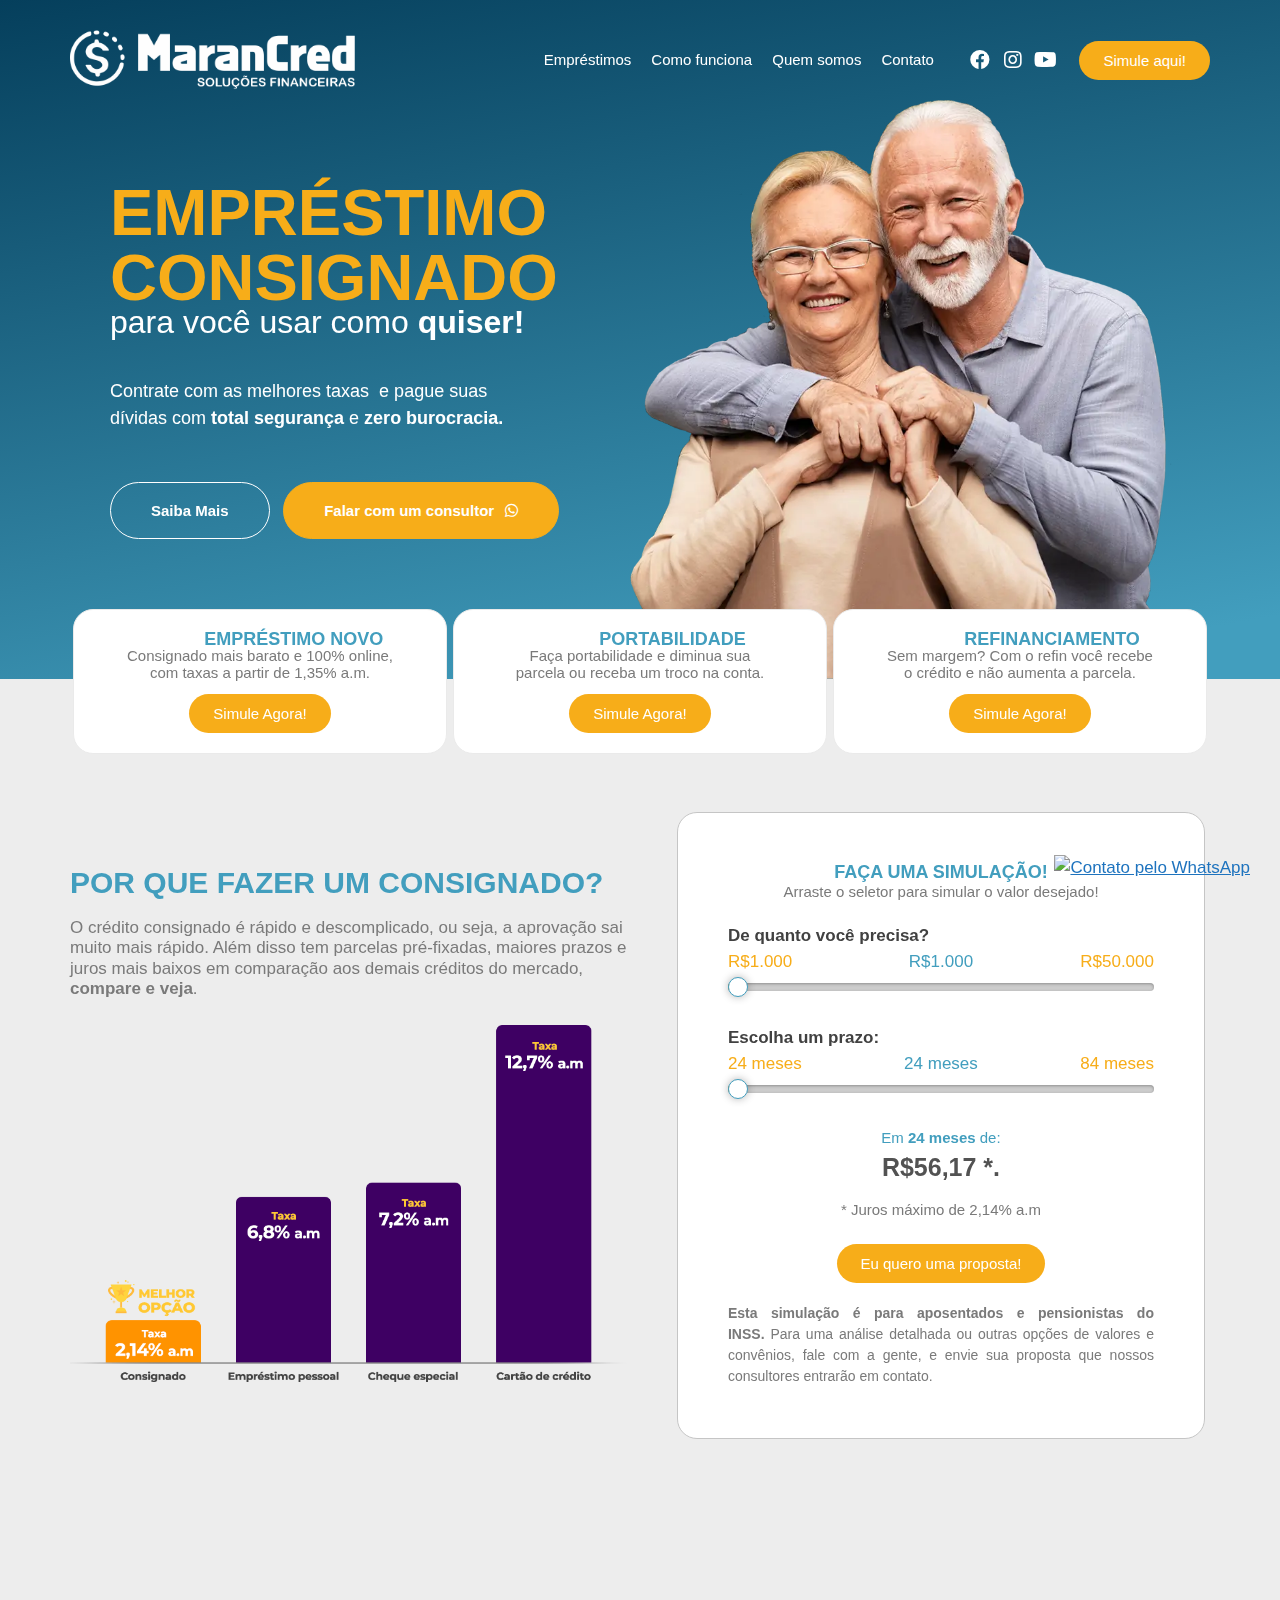
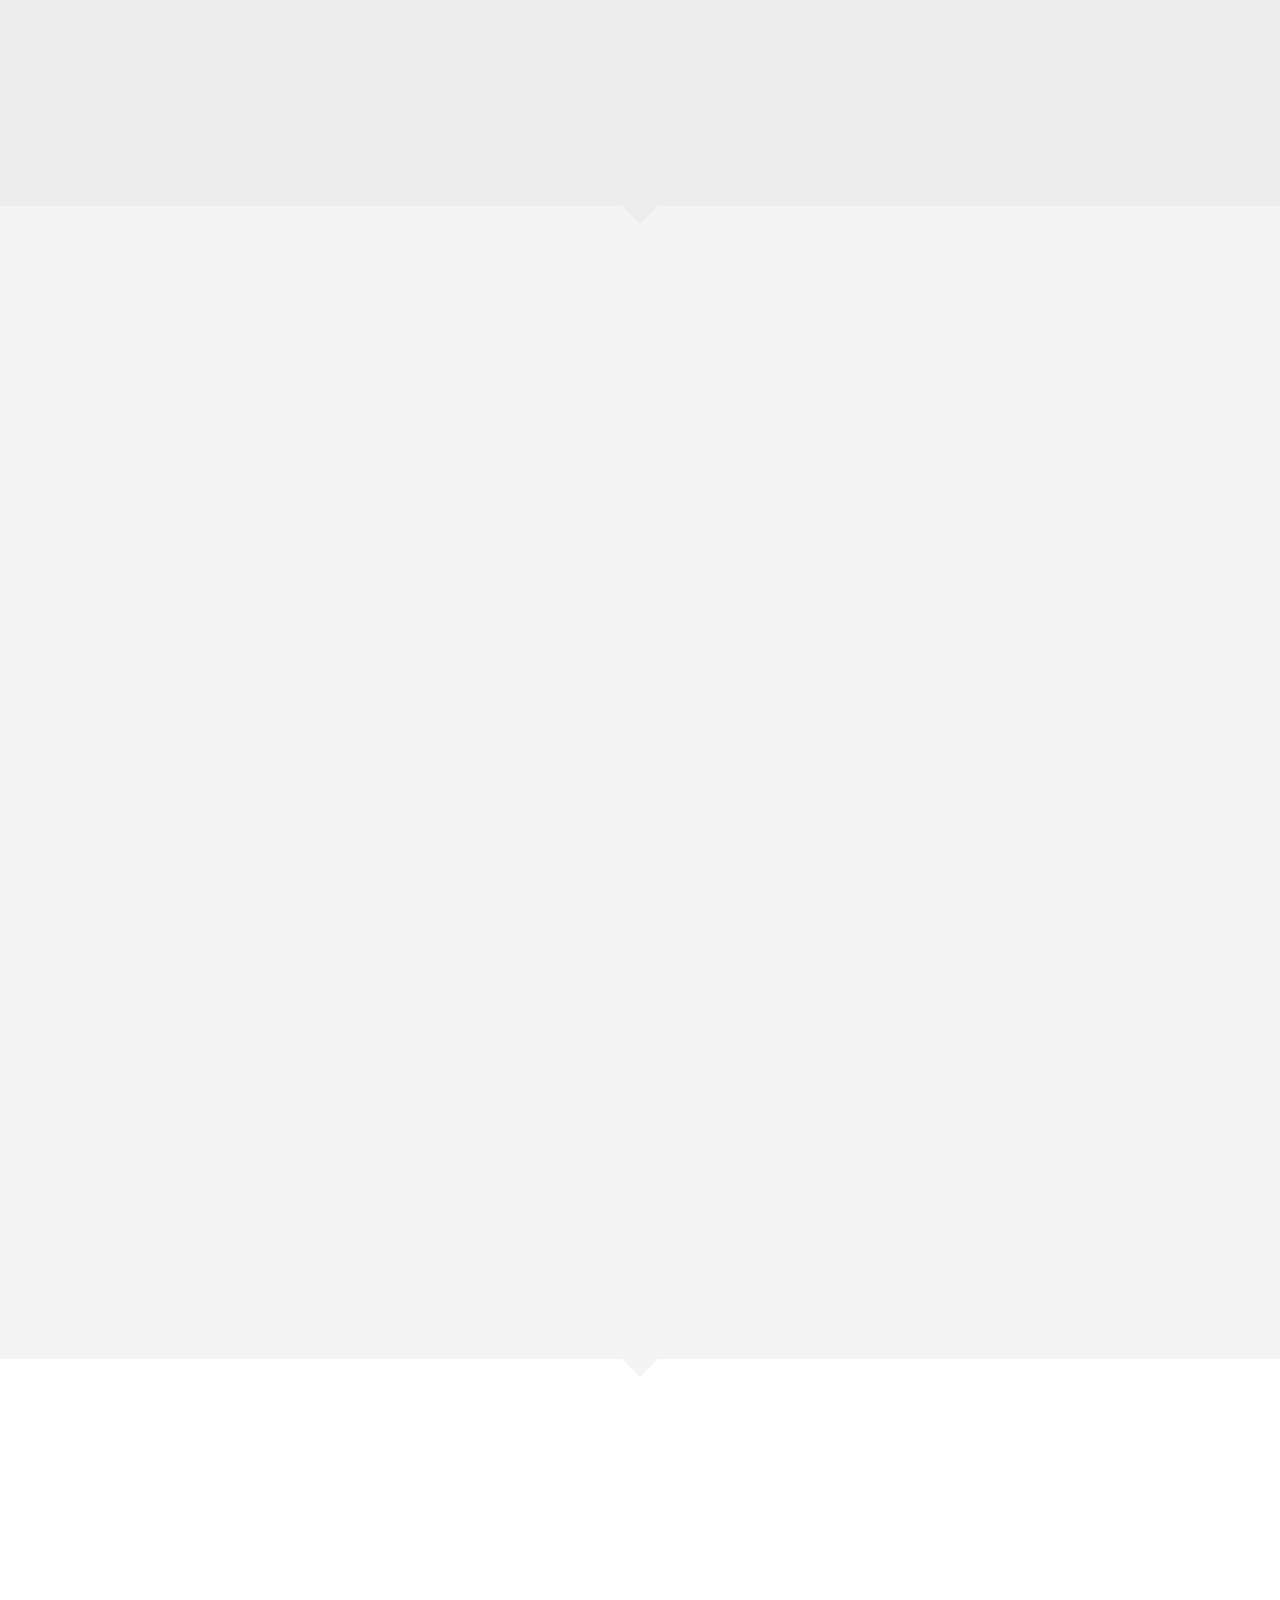
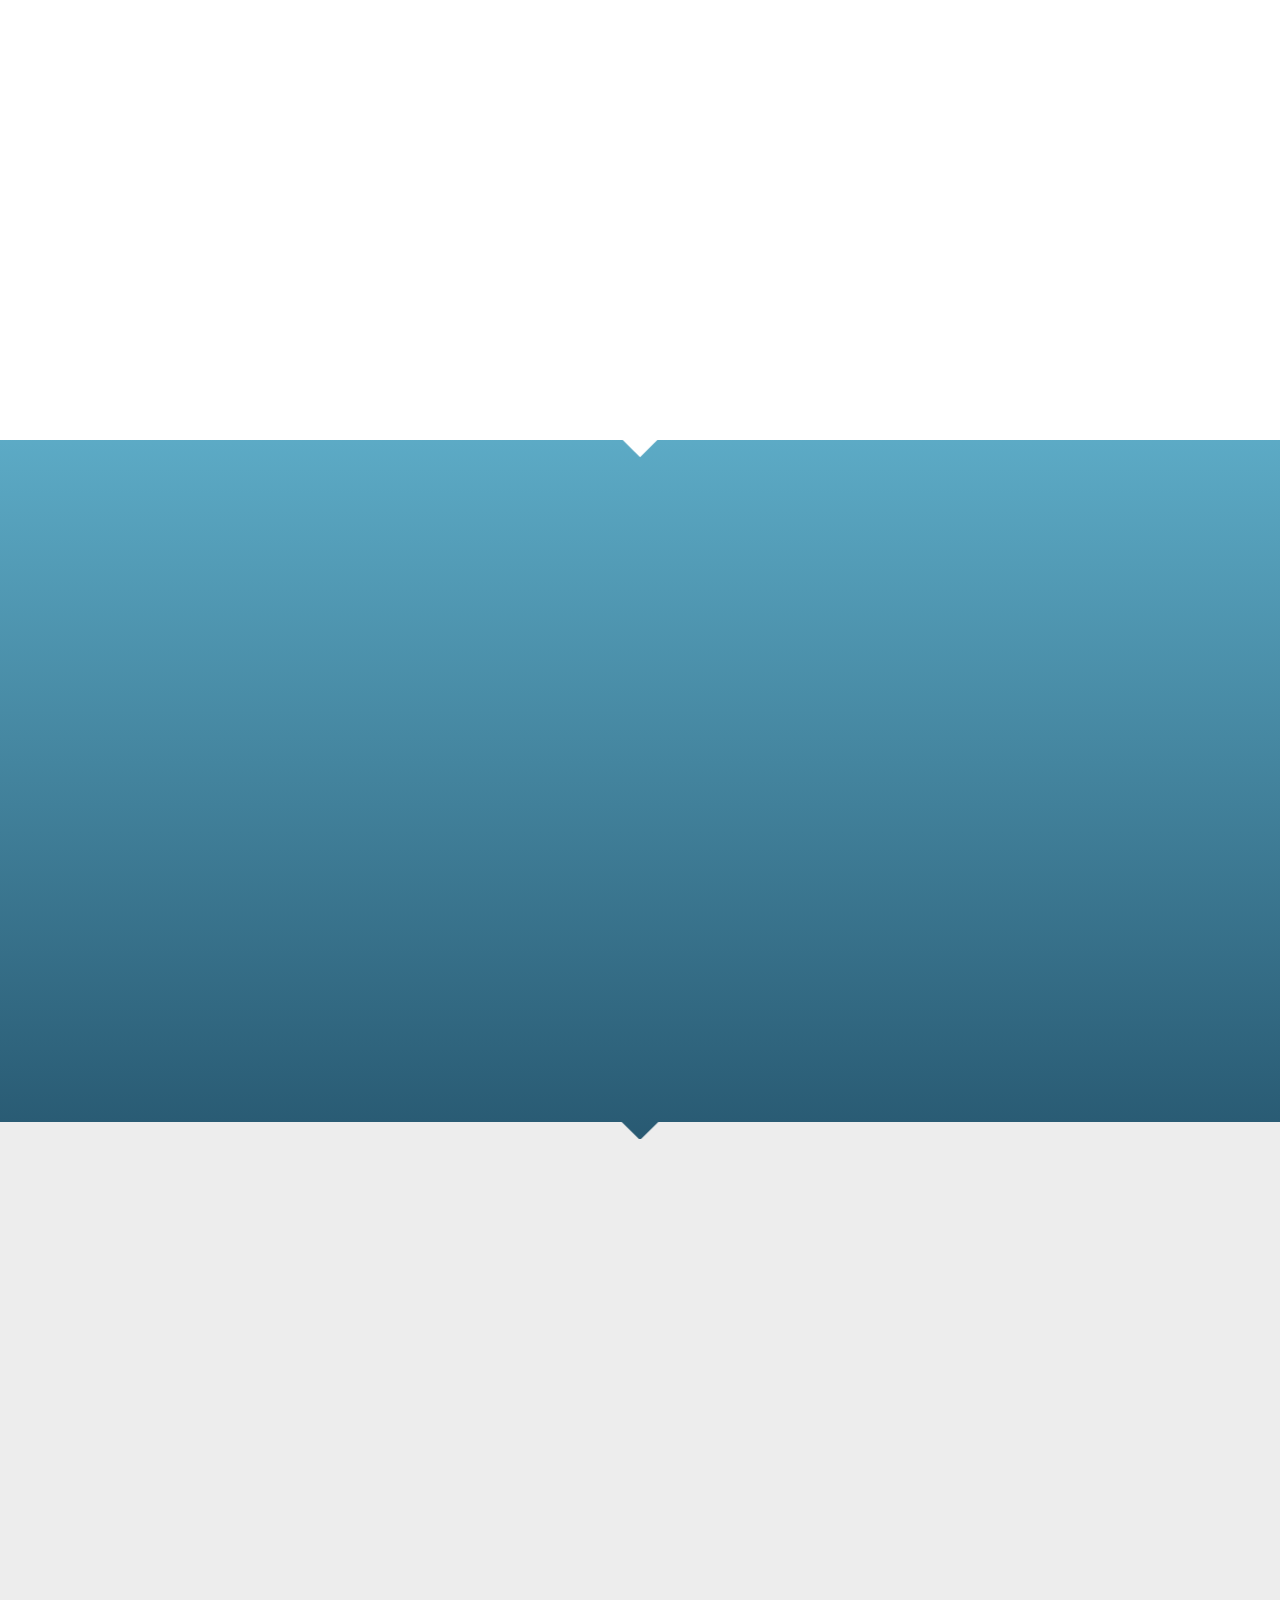
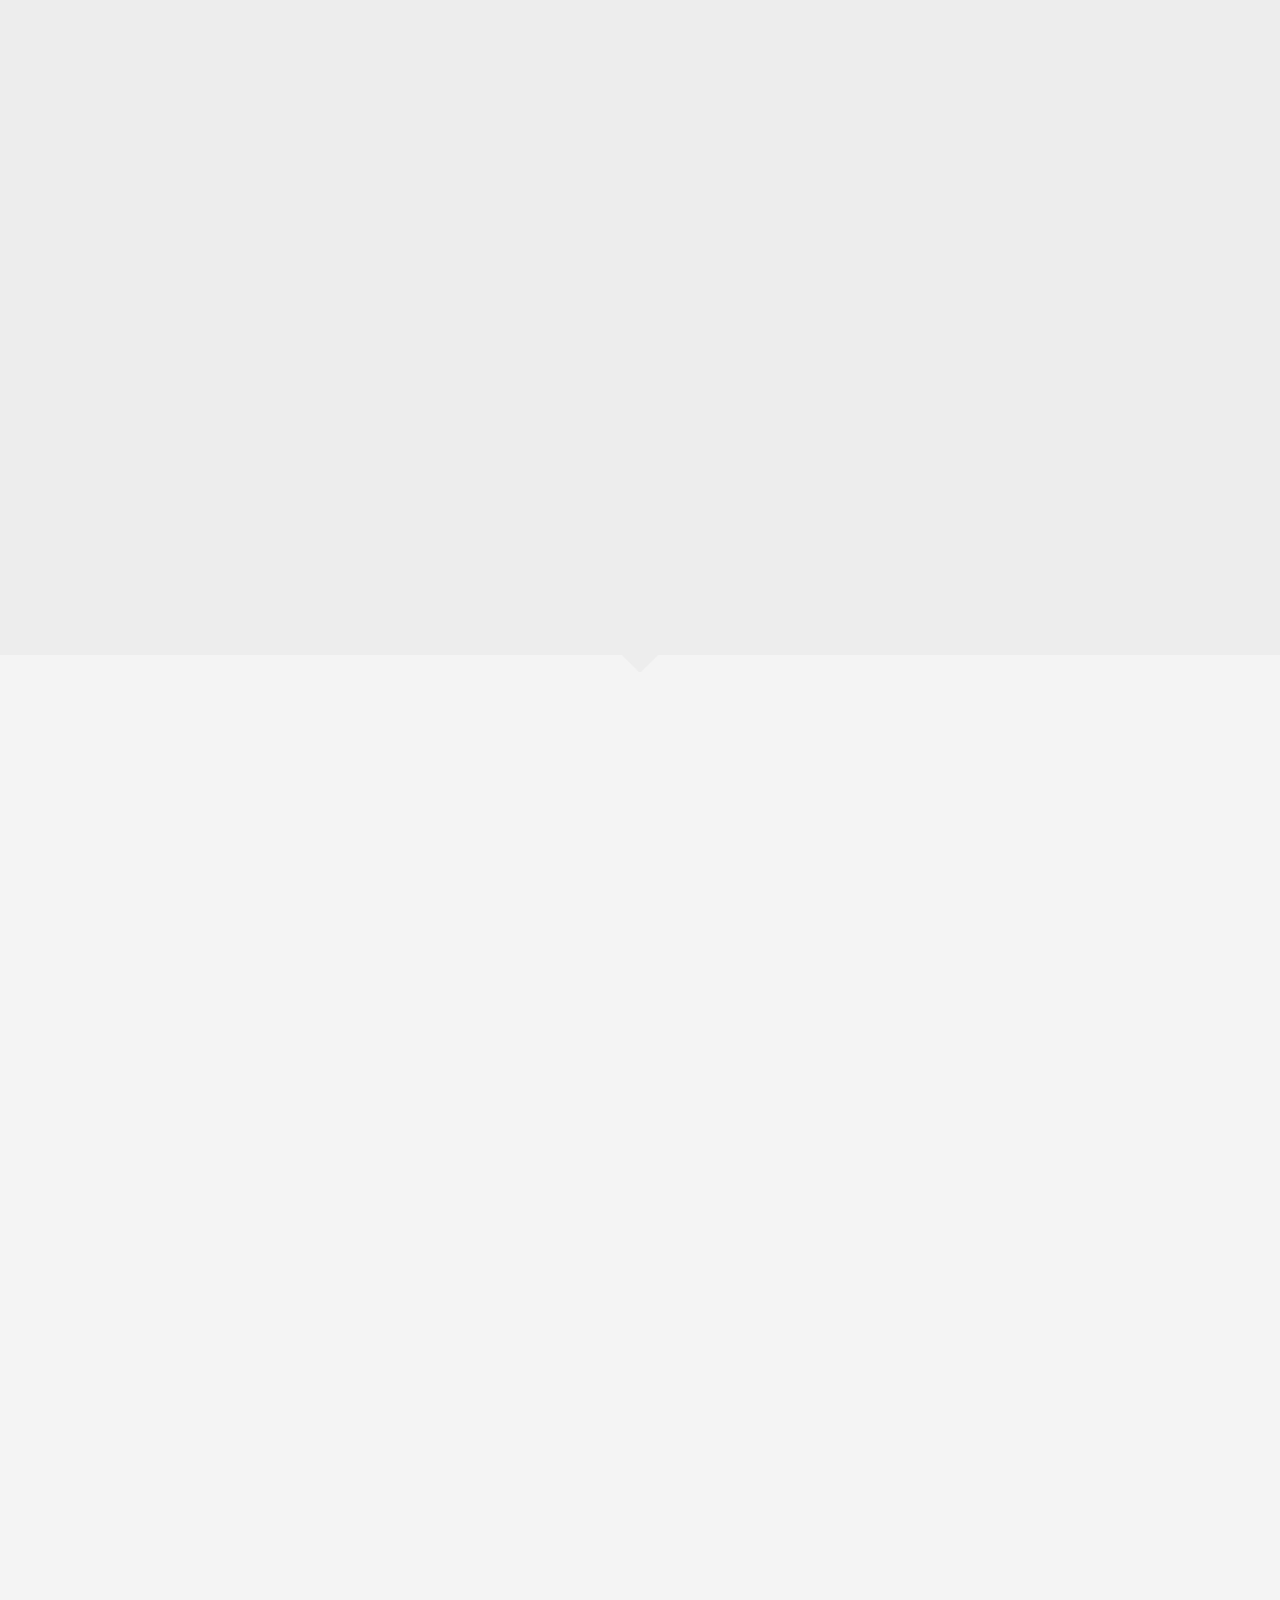
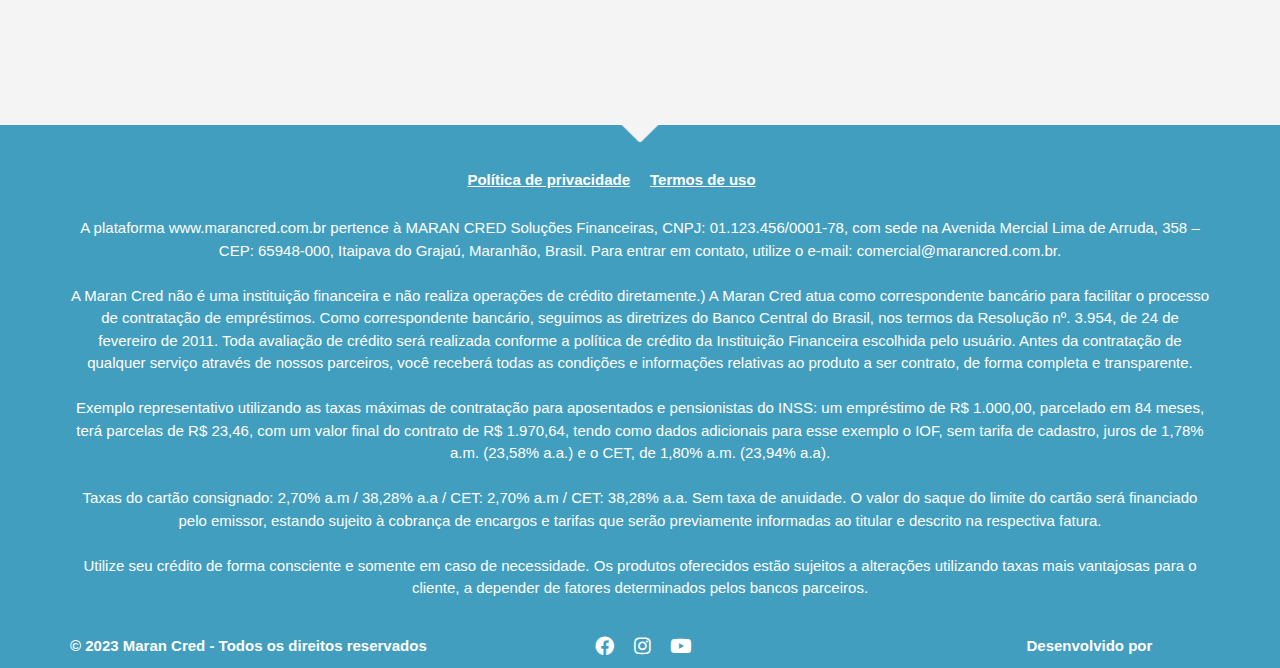
==== commit 63dabe83: "Update index.htm" ====
--- a/index.htm
+++ b/index.htm
@@ -1358,7 +1358,7 @@
 
 						<a href="https://api.whatsapp.com/send?phone=+5599999870903&text=Olá, gostaria de fazer uma simulação sem compromisso!"
 						    target="_blank"
-						    style="position:fixed;bottom:15px;right:15px;">
+						    style="position:fixed;bottom:20px;right:30px;">
 						    <img src="https://upload.wikimedia.org/wikipedia/commons/6/6b/WhatsApp.svg" alt="Contato pelo WhatsApp" />
 						</a>
 
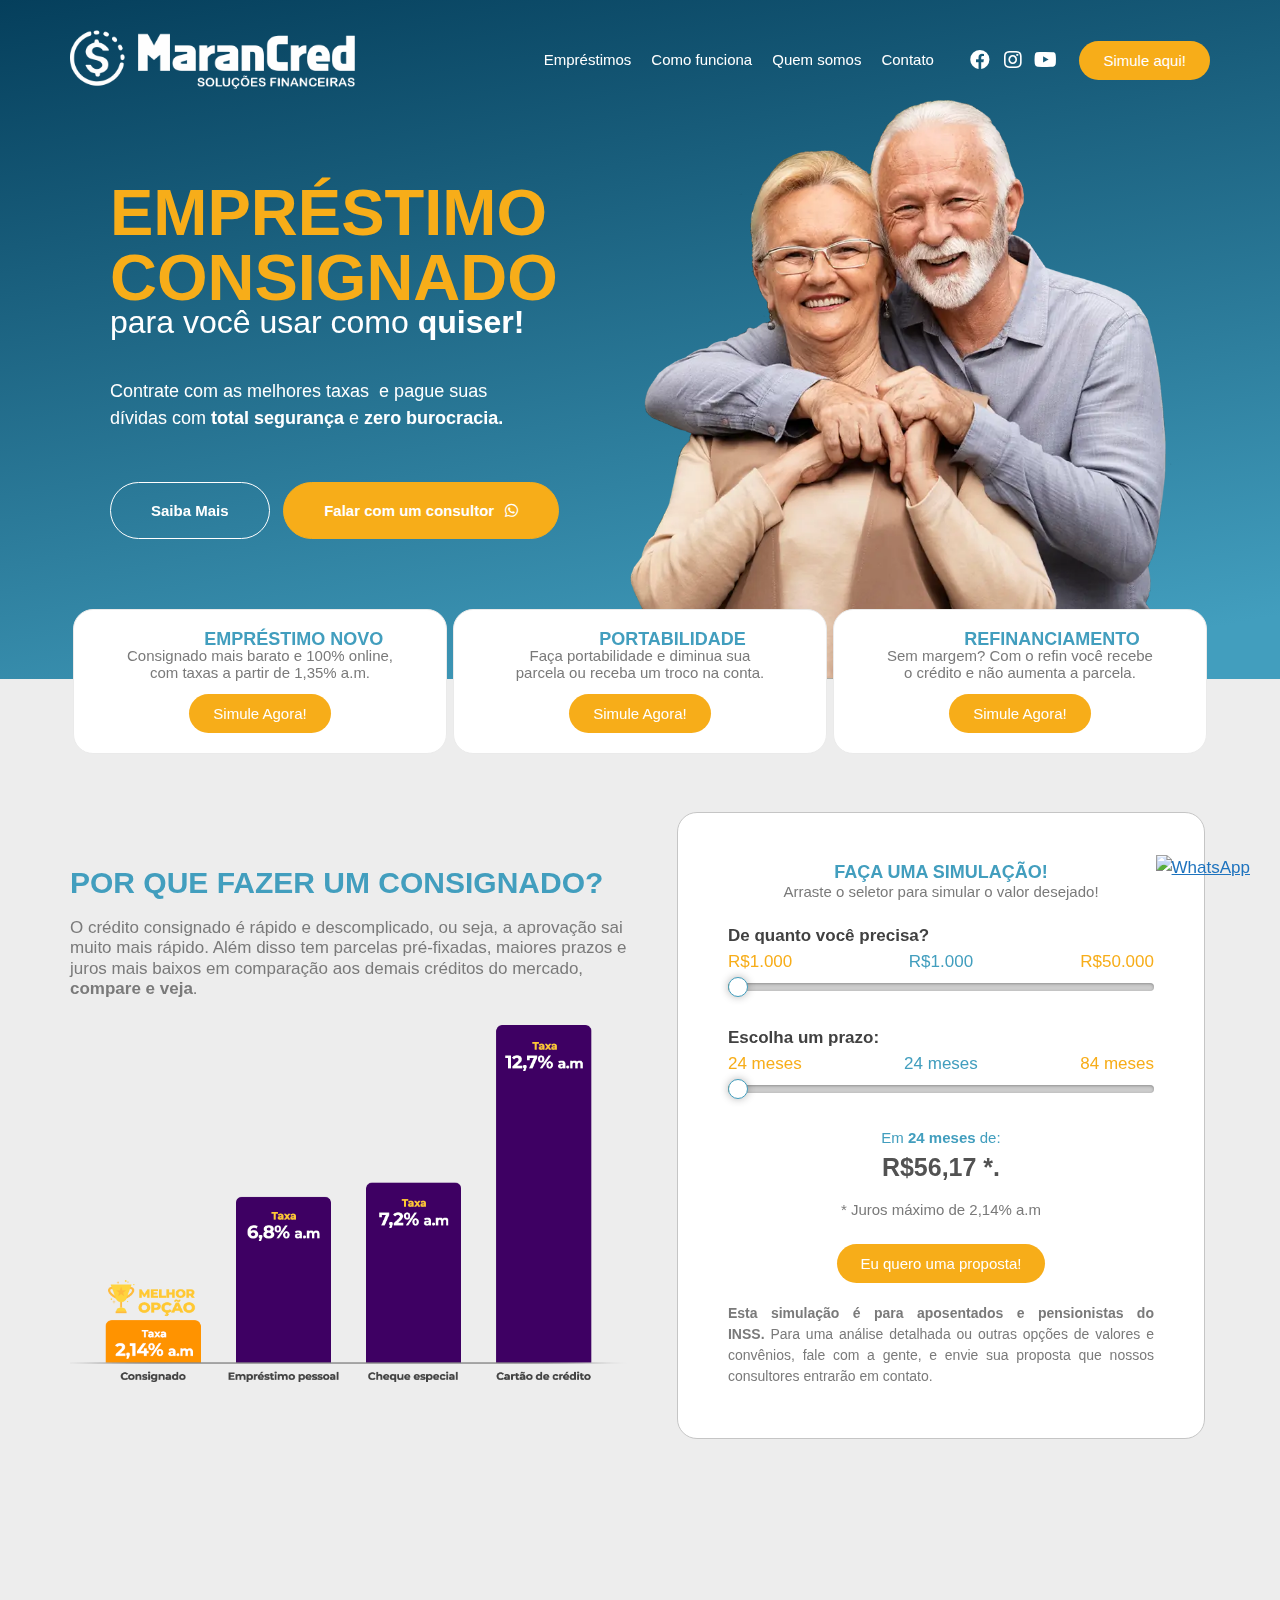
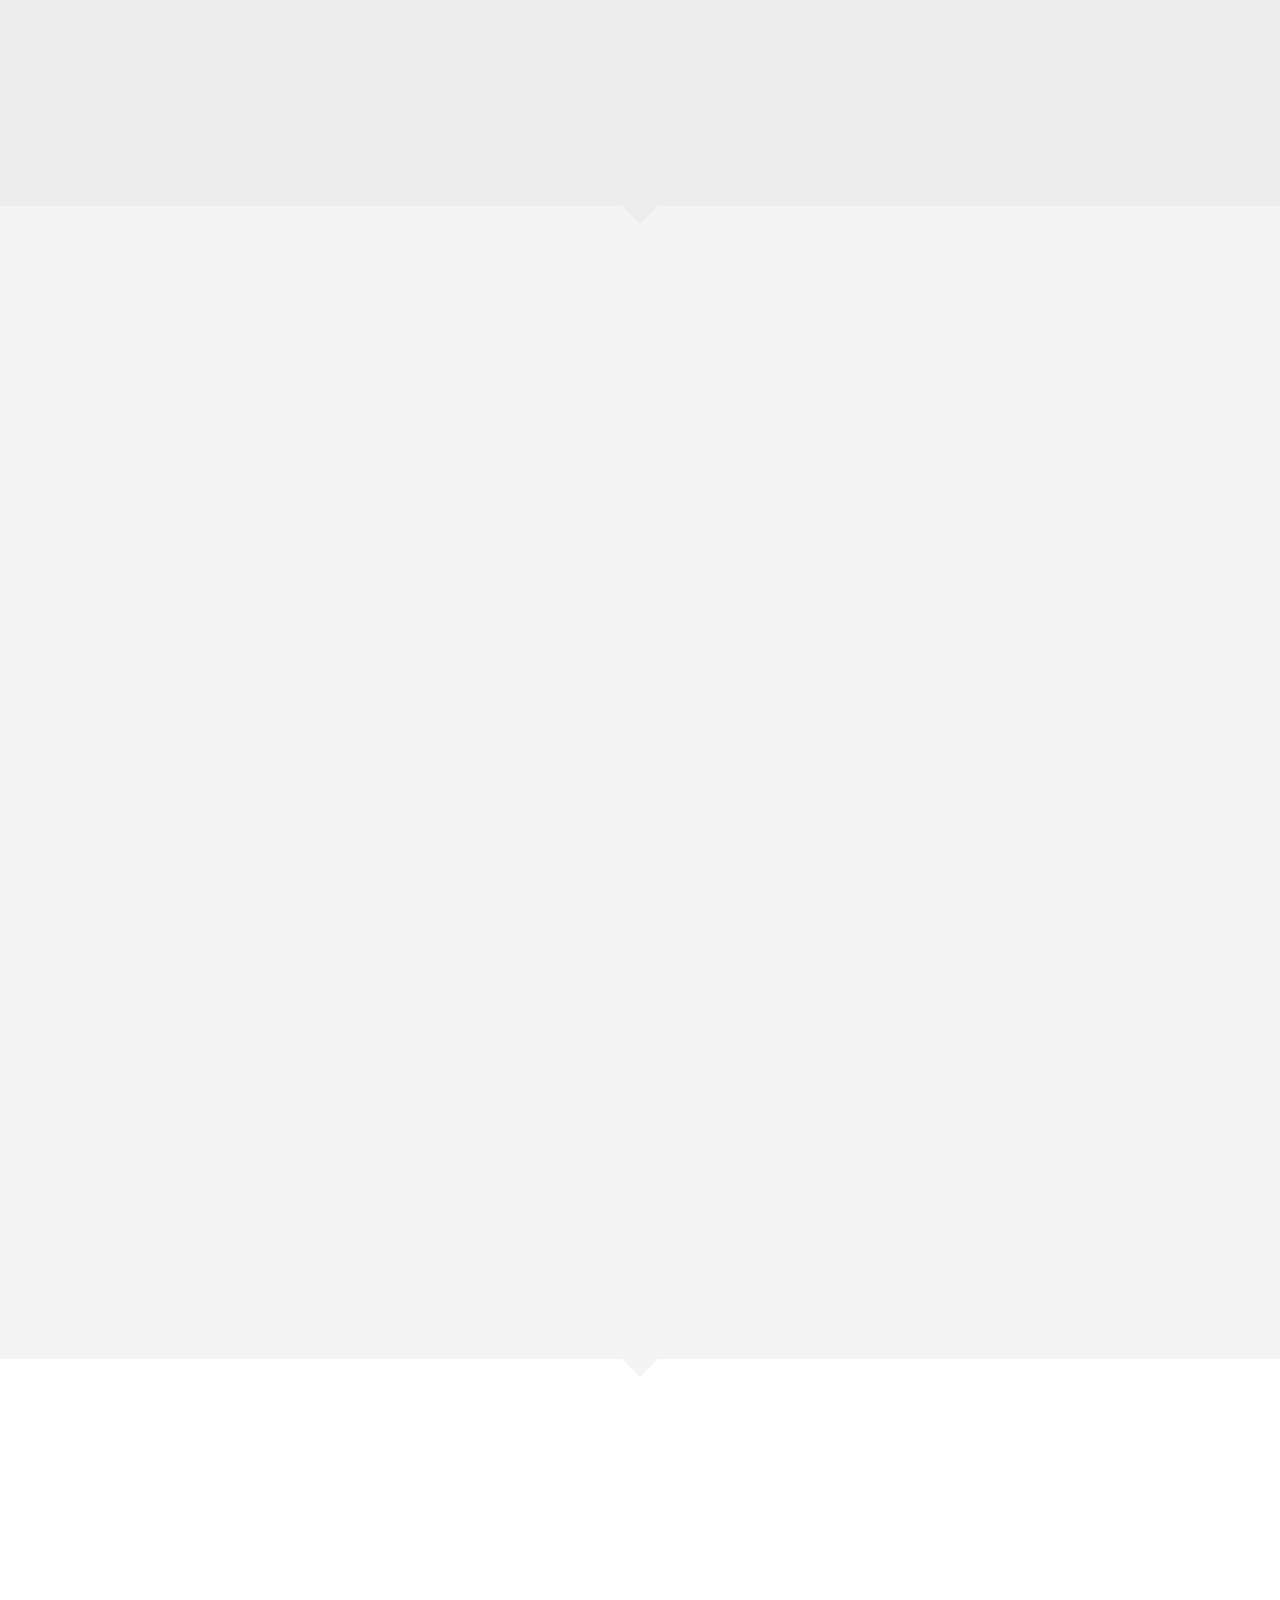
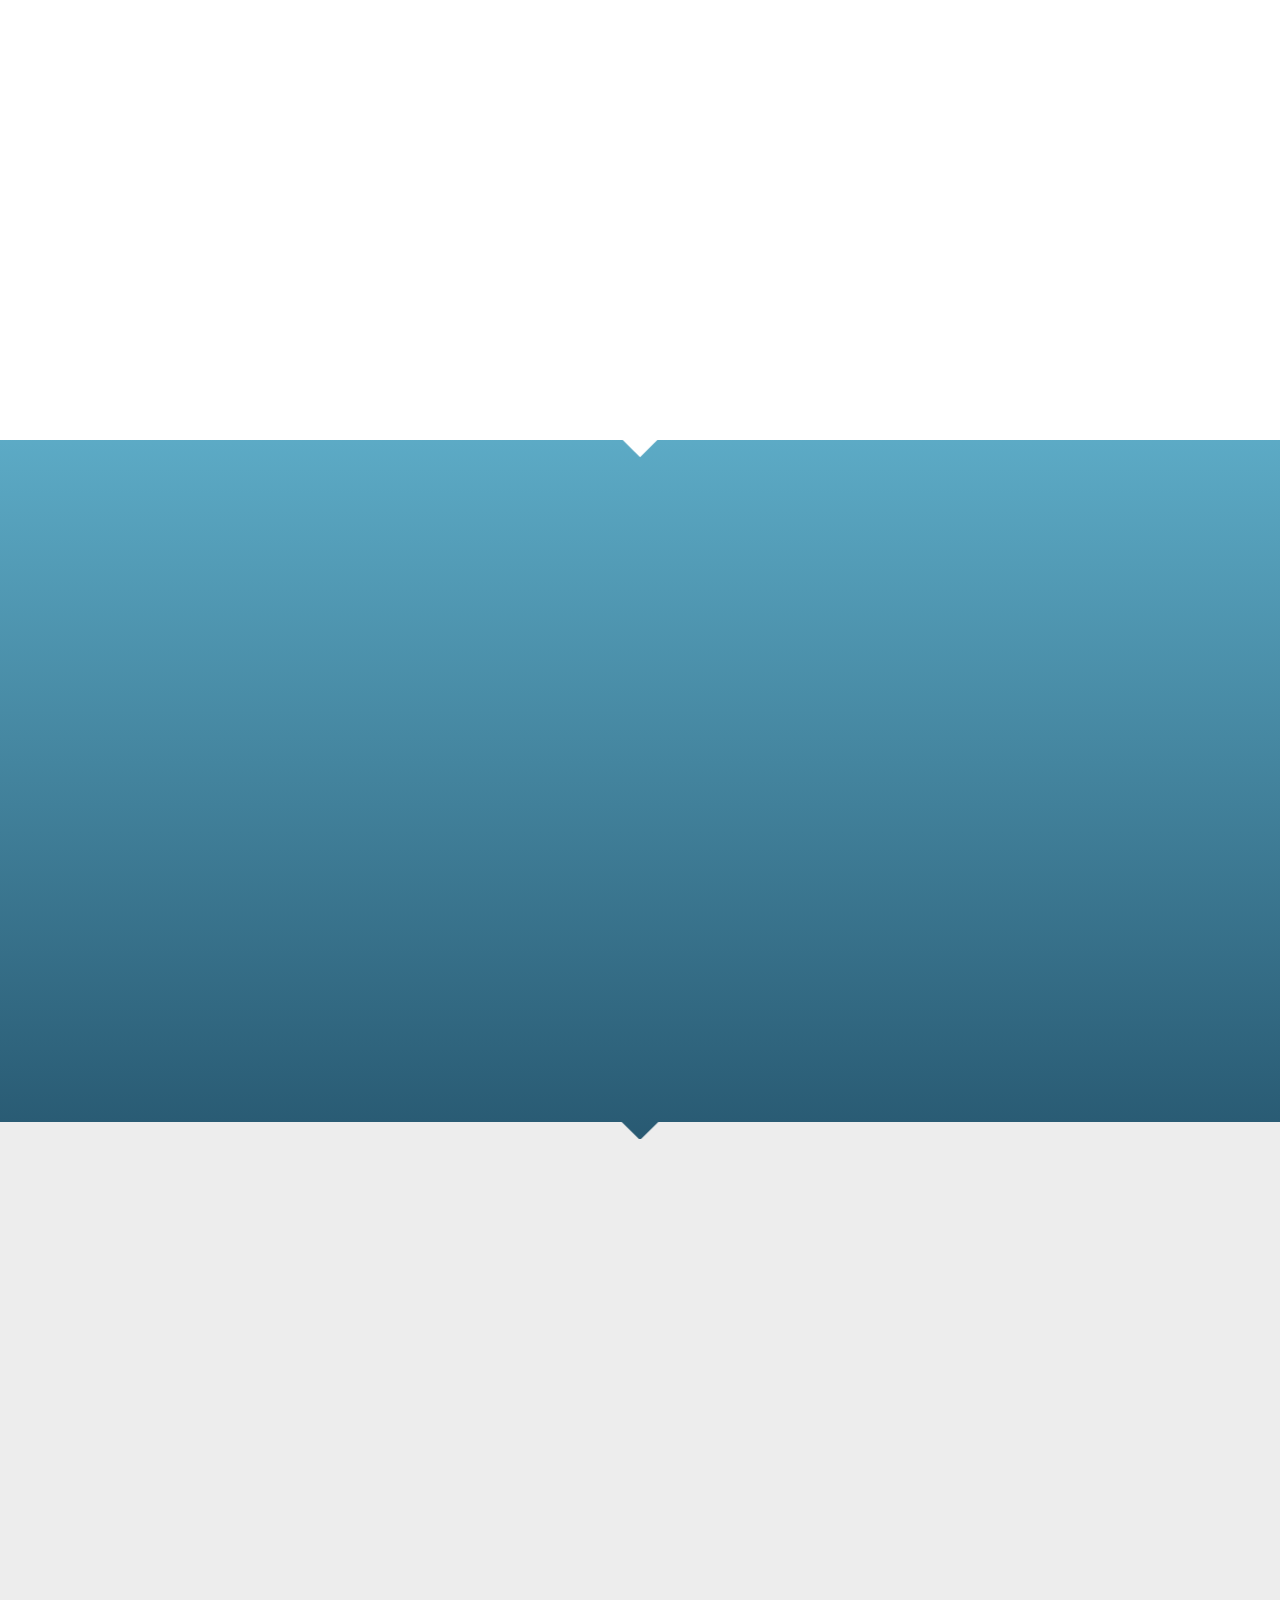
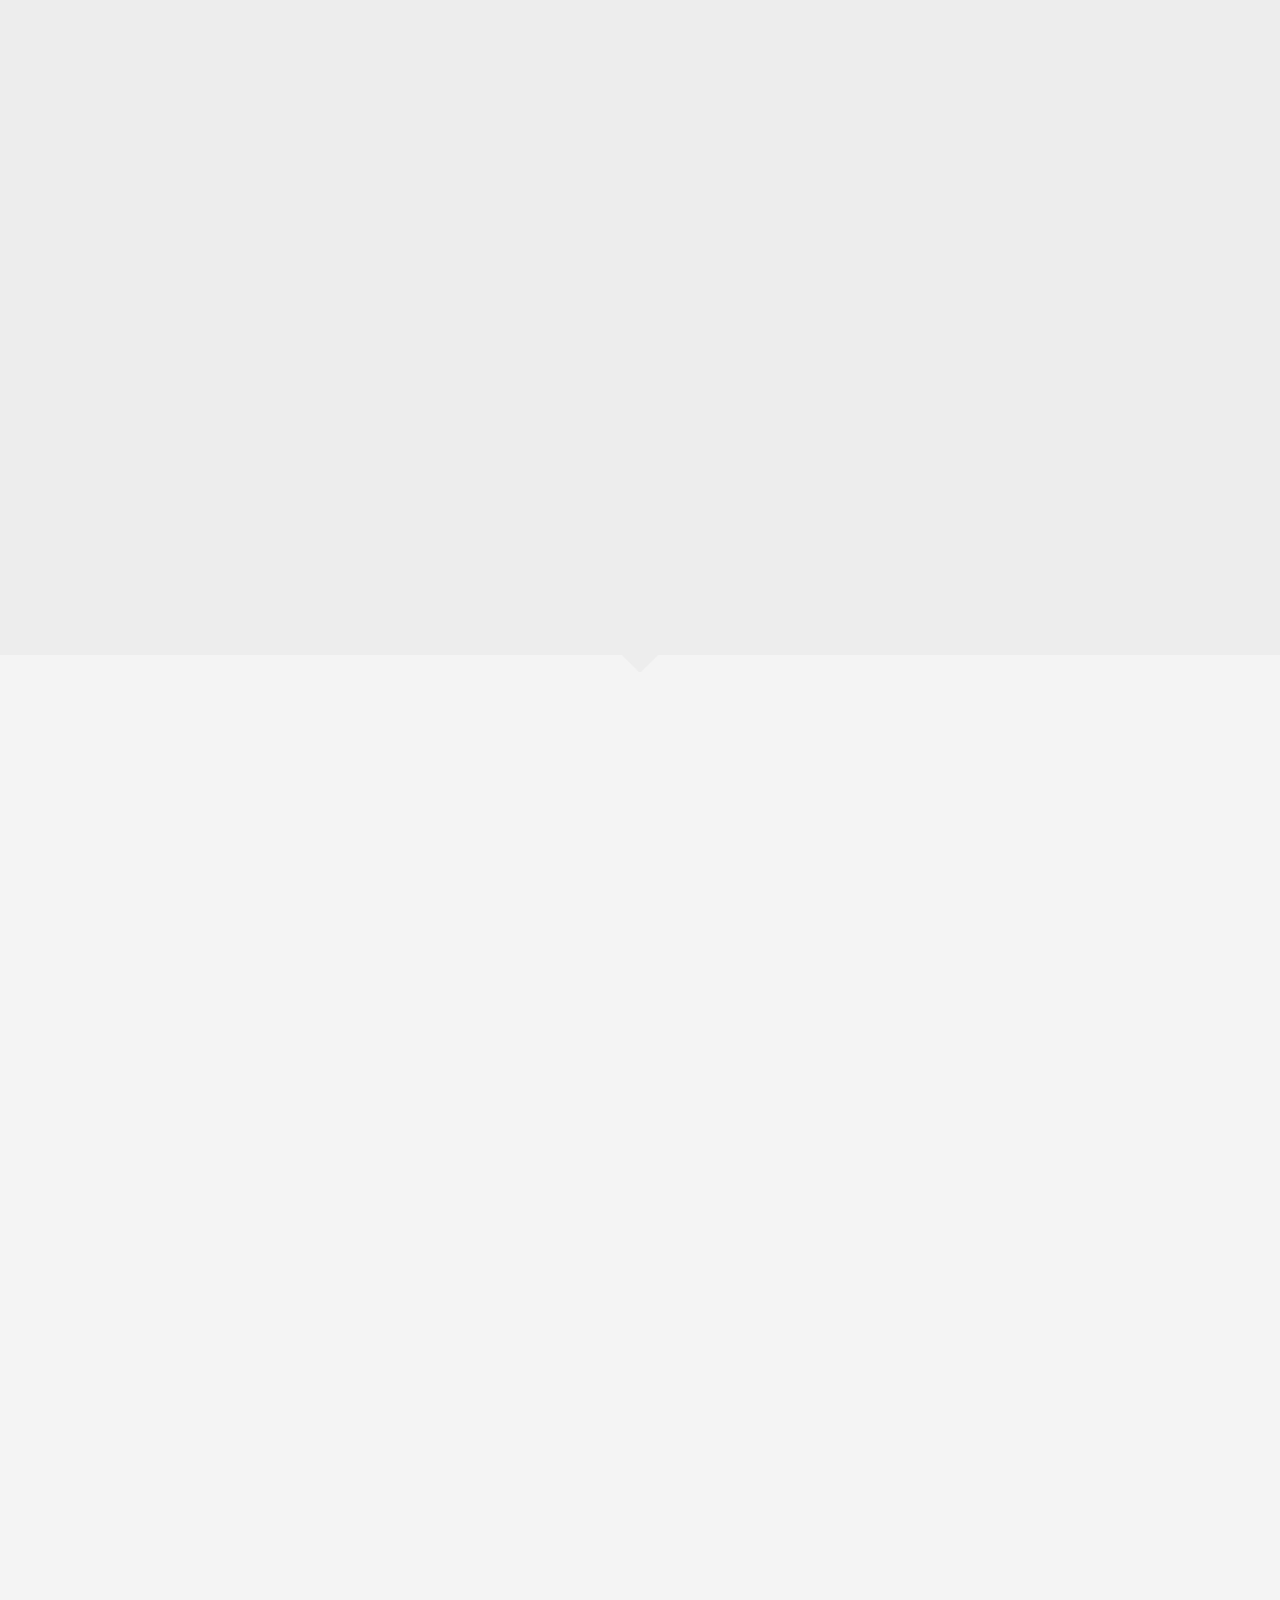
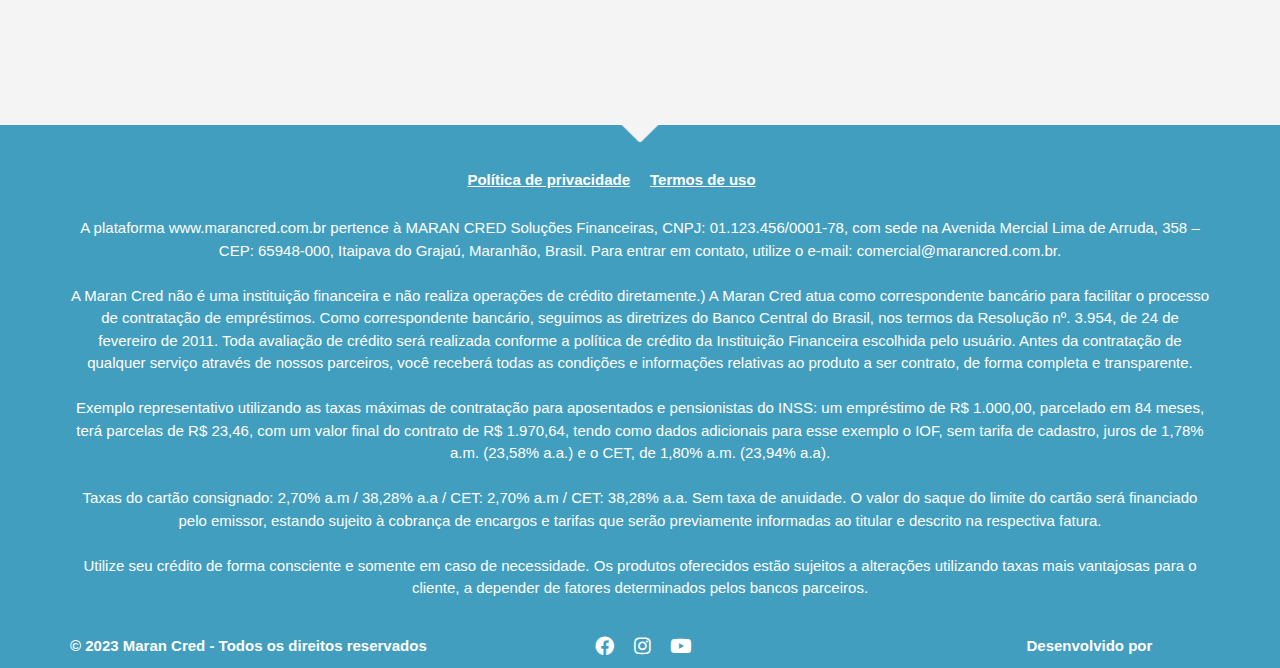
==== commit 36b86a31: "Update index.htm" ====
--- a/index.htm
+++ b/index.htm
@@ -1359,8 +1359,8 @@
 						<a href="https://api.whatsapp.com/send?phone=+5599999870903&text=Olá, gostaria de fazer uma simulação sem compromisso!"
 						    target="_blank"
 						    style="position:fixed;bottom:20px;right:30px;">
-						    <img src="https://upload.wikimedia.org/wikipedia/commons/6/6b/WhatsApp.svg" alt="Contato pelo WhatsApp" />
-						</a>
+						    <img src="https://upload.wikimedia.org/wikipedia/commons/thumb/6/6b/WhatsApp.svg/256px-WhatsApp.svg.png" alt="WhatsApp" />
+						    
 
 		<link rel='stylesheet' id='elementor-post-173-css' href='wp-content/uploads/elementor/css/post-173.css?ver=1661864781' media='all'>
 <link rel='stylesheet' id='e-animations-css' href='wp-content/plugins/elementor/assets/lib/animations/animations.min.css?ver=3.7.3' media='all'>
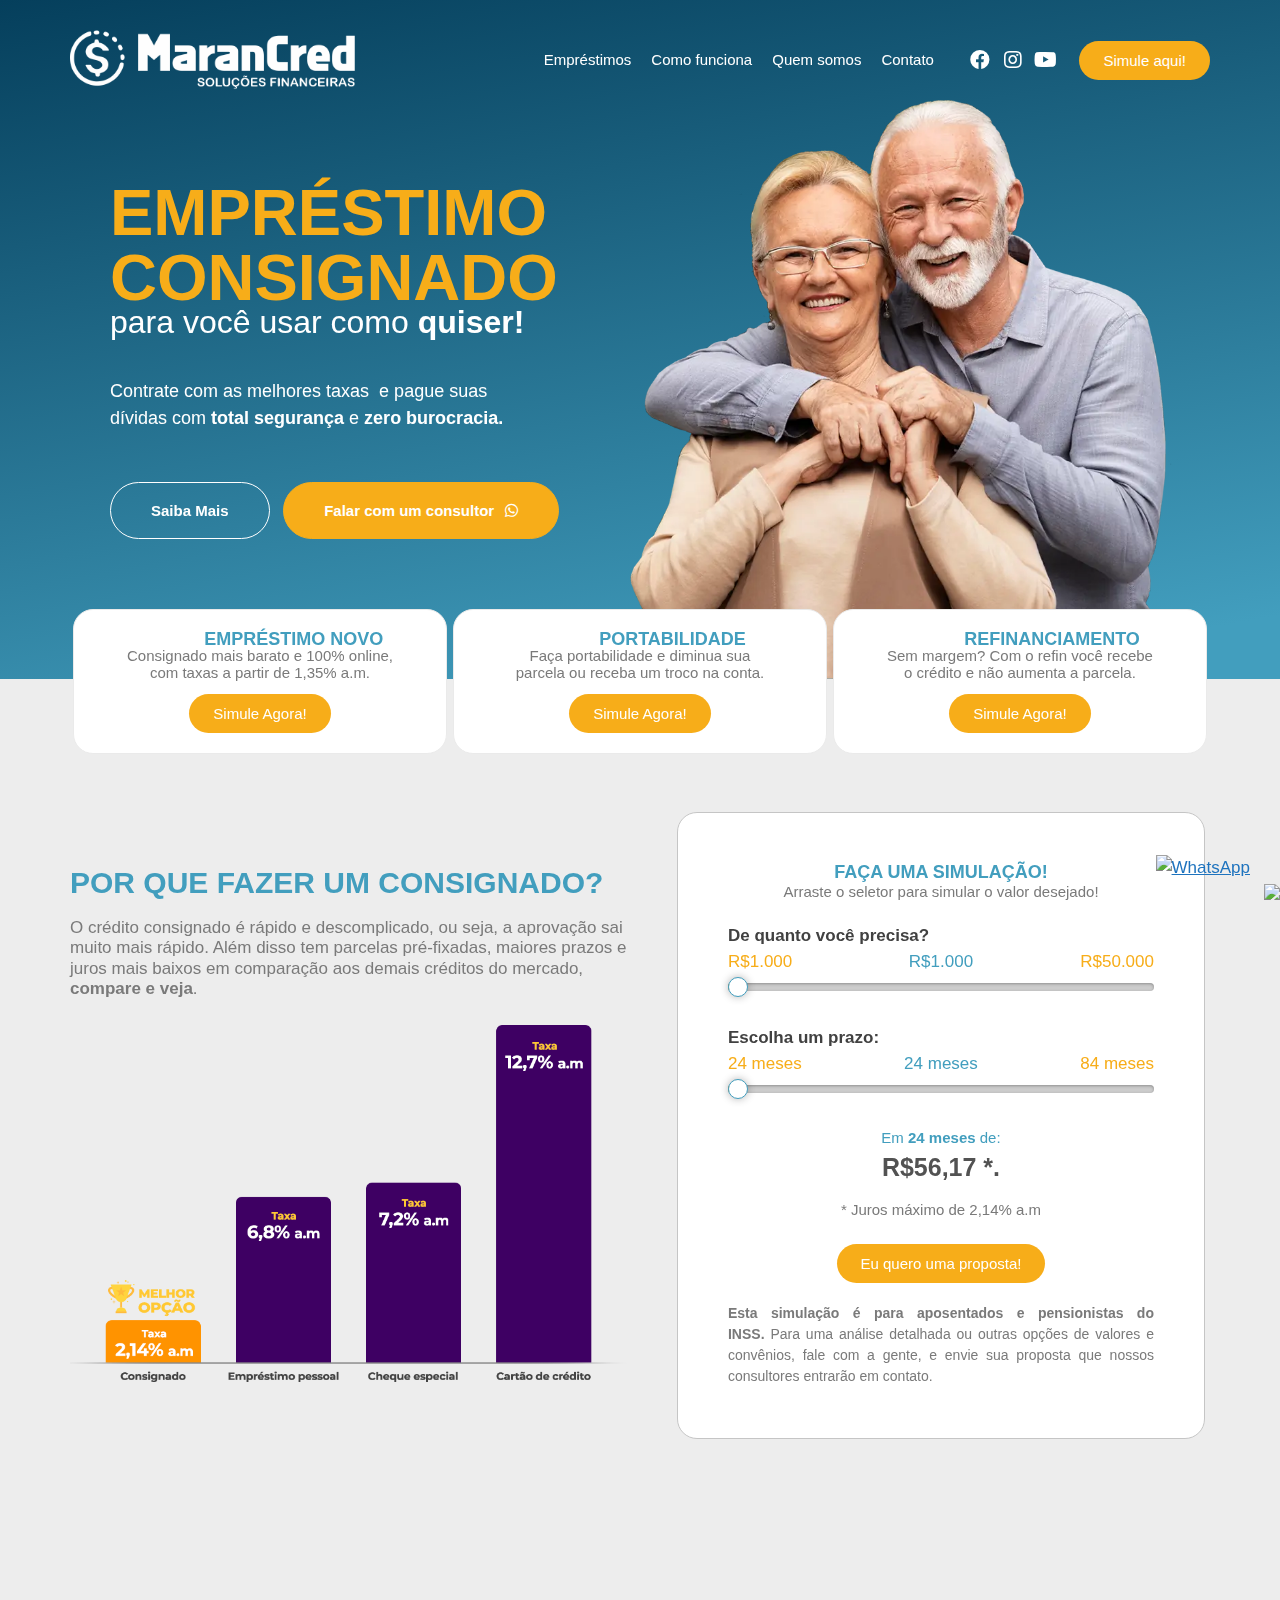
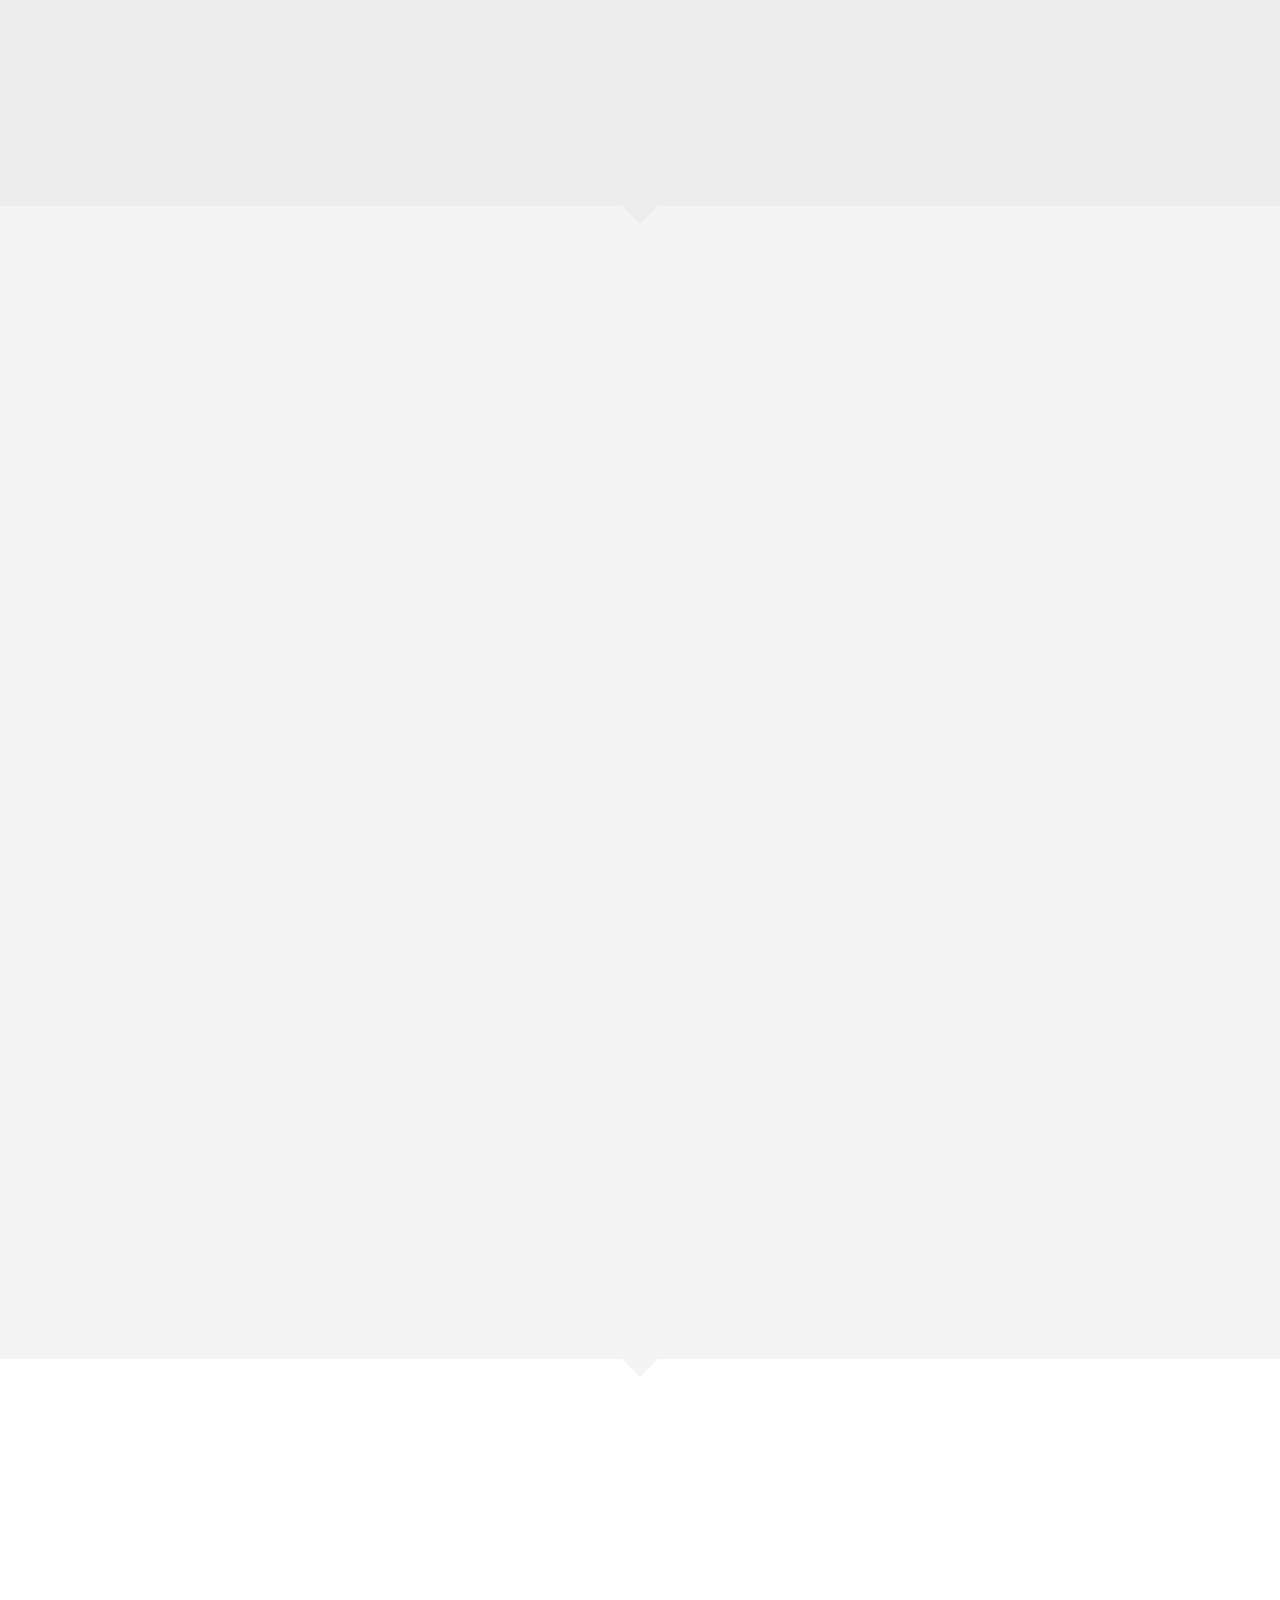
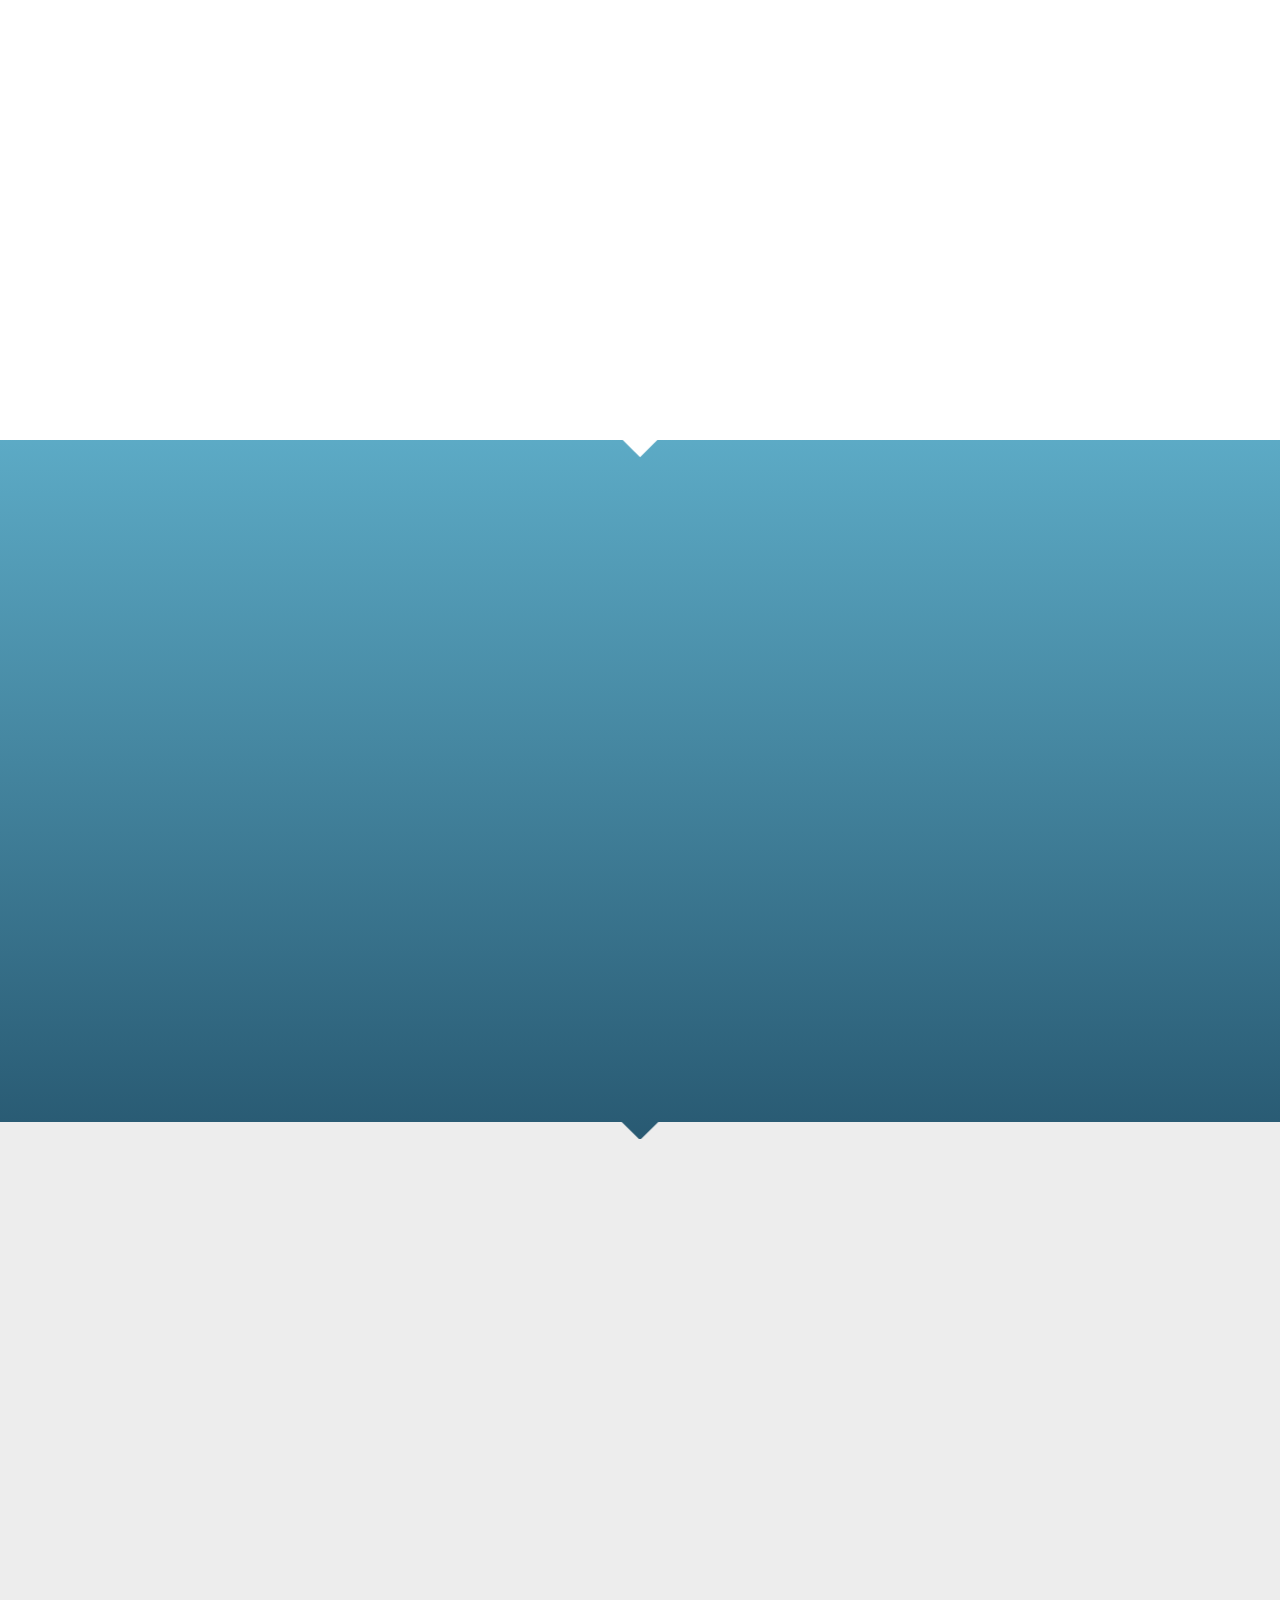
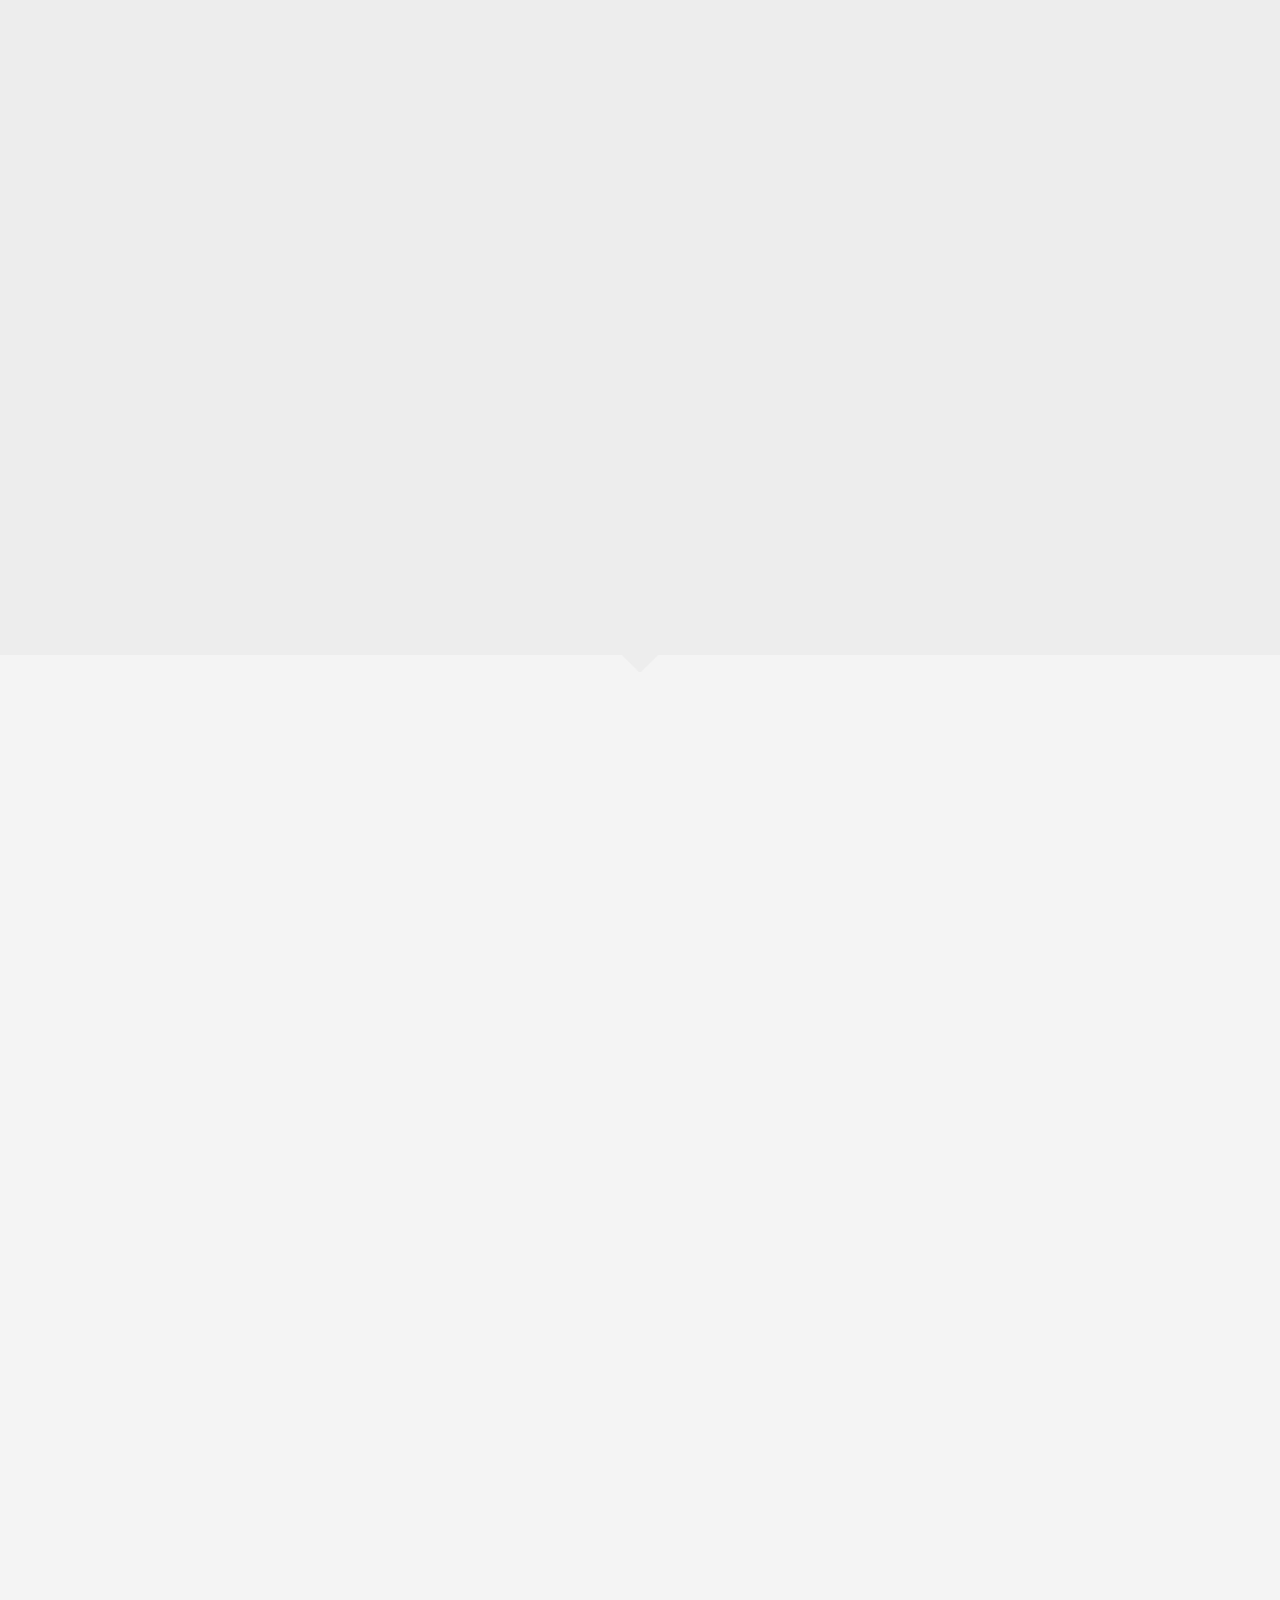
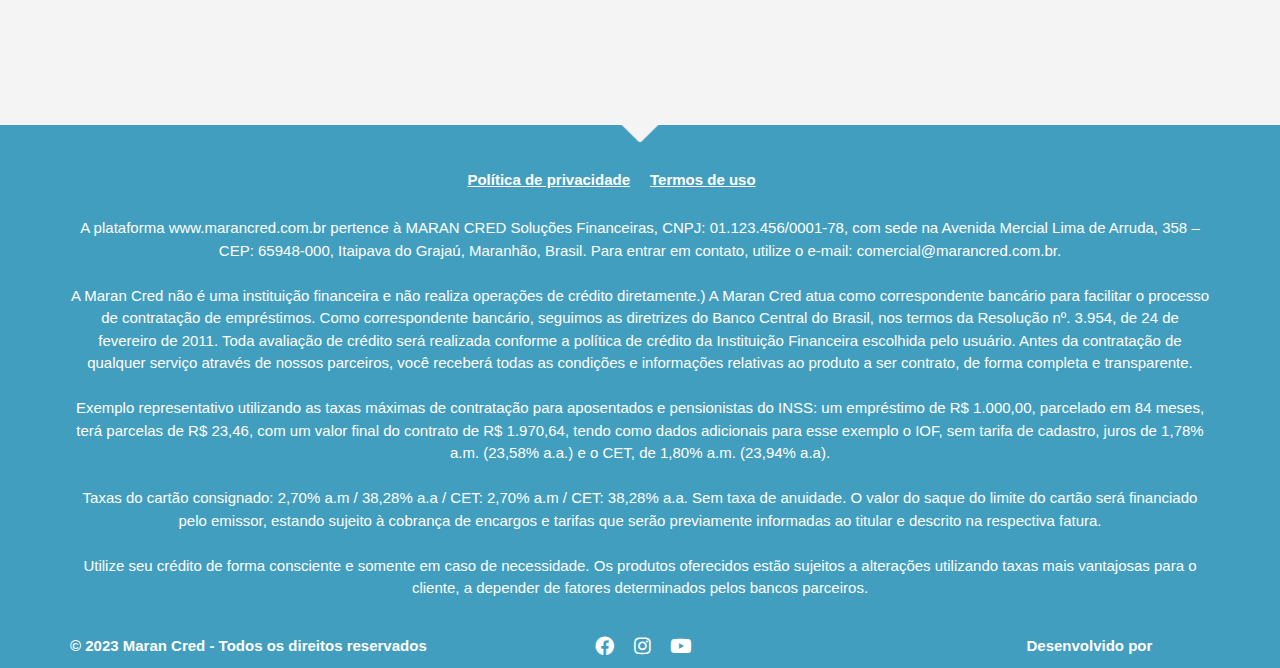
==== commit d12d7ba3: "Update index.htm" ====
--- a/index.htm
+++ b/index.htm
@@ -1358,9 +1358,12 @@
 
 						<a href="https://api.whatsapp.com/send?phone=+5599999870903&text=Olá, gostaria de fazer uma simulação sem compromisso!"
 						    target="_blank"
-						    style="position:fixed;bottom:20px;right:30px;">
+						    style="position:fixed;bottom:20px;right:30px;display:block;cursor:pointer;z-index:10;float:right">
 						    <img src="https://upload.wikimedia.org/wikipedia/commons/thumb/6/6b/WhatsApp.svg/256px-WhatsApp.svg.png" alt="WhatsApp" />
-						    
+
+
+						    <style> #imagem_whats{position:fixed;right:0;bottom:0;display:block;cursor:pointer;z-index:9999999;float:right} #imagem_whats2{position:fixed;right:0;bottom:0;display:block;cursor:pointer;z-index:9999999;float:right;display:none} @media only screen and (max-width: 999px) and (min-width: 100px){#imagem_whats{display:none}#imagem_whats2{display:block}}</style><img id="imagem_whats" src="https://www.ellodigital.com.br/images/whatsapp.png" onClick="window.open('https://web.whatsapp.com/send?phone=+556200000000&amp;text=Olá!', '_blank');"><img id="imagem_whats2" src="https://www.ellodigital.com.br/images/whatsapp.png" onClick="window.open('https://api.whatsapp.com/send?phone=+556200000000&amp;text=Olá!', '_blank');"><div class="preloader"> <div class="preloaderimg"></div></div>
+
 
 		<link rel='stylesheet' id='elementor-post-173-css' href='wp-content/uploads/elementor/css/post-173.css?ver=1661864781' media='all'>
 <link rel='stylesheet' id='e-animations-css' href='wp-content/plugins/elementor/assets/lib/animations/animations.min.css?ver=3.7.3' media='all'>
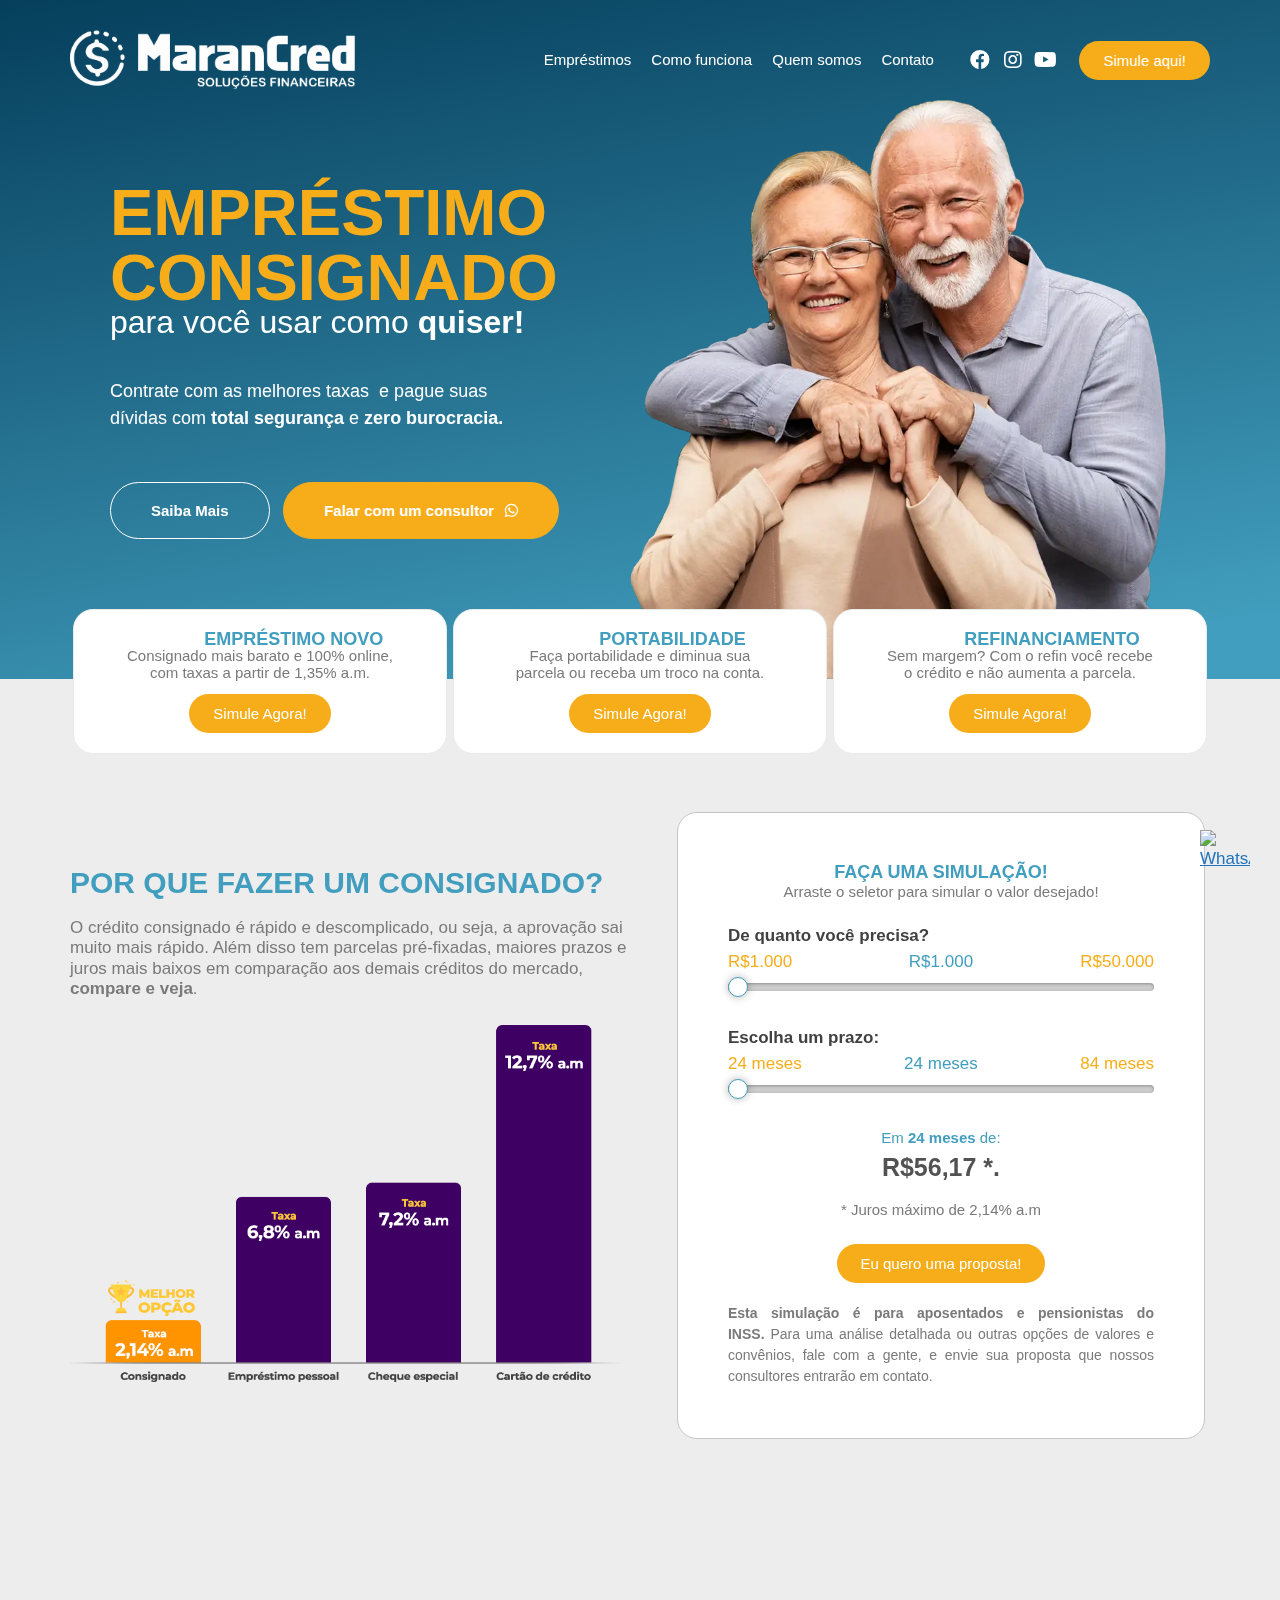
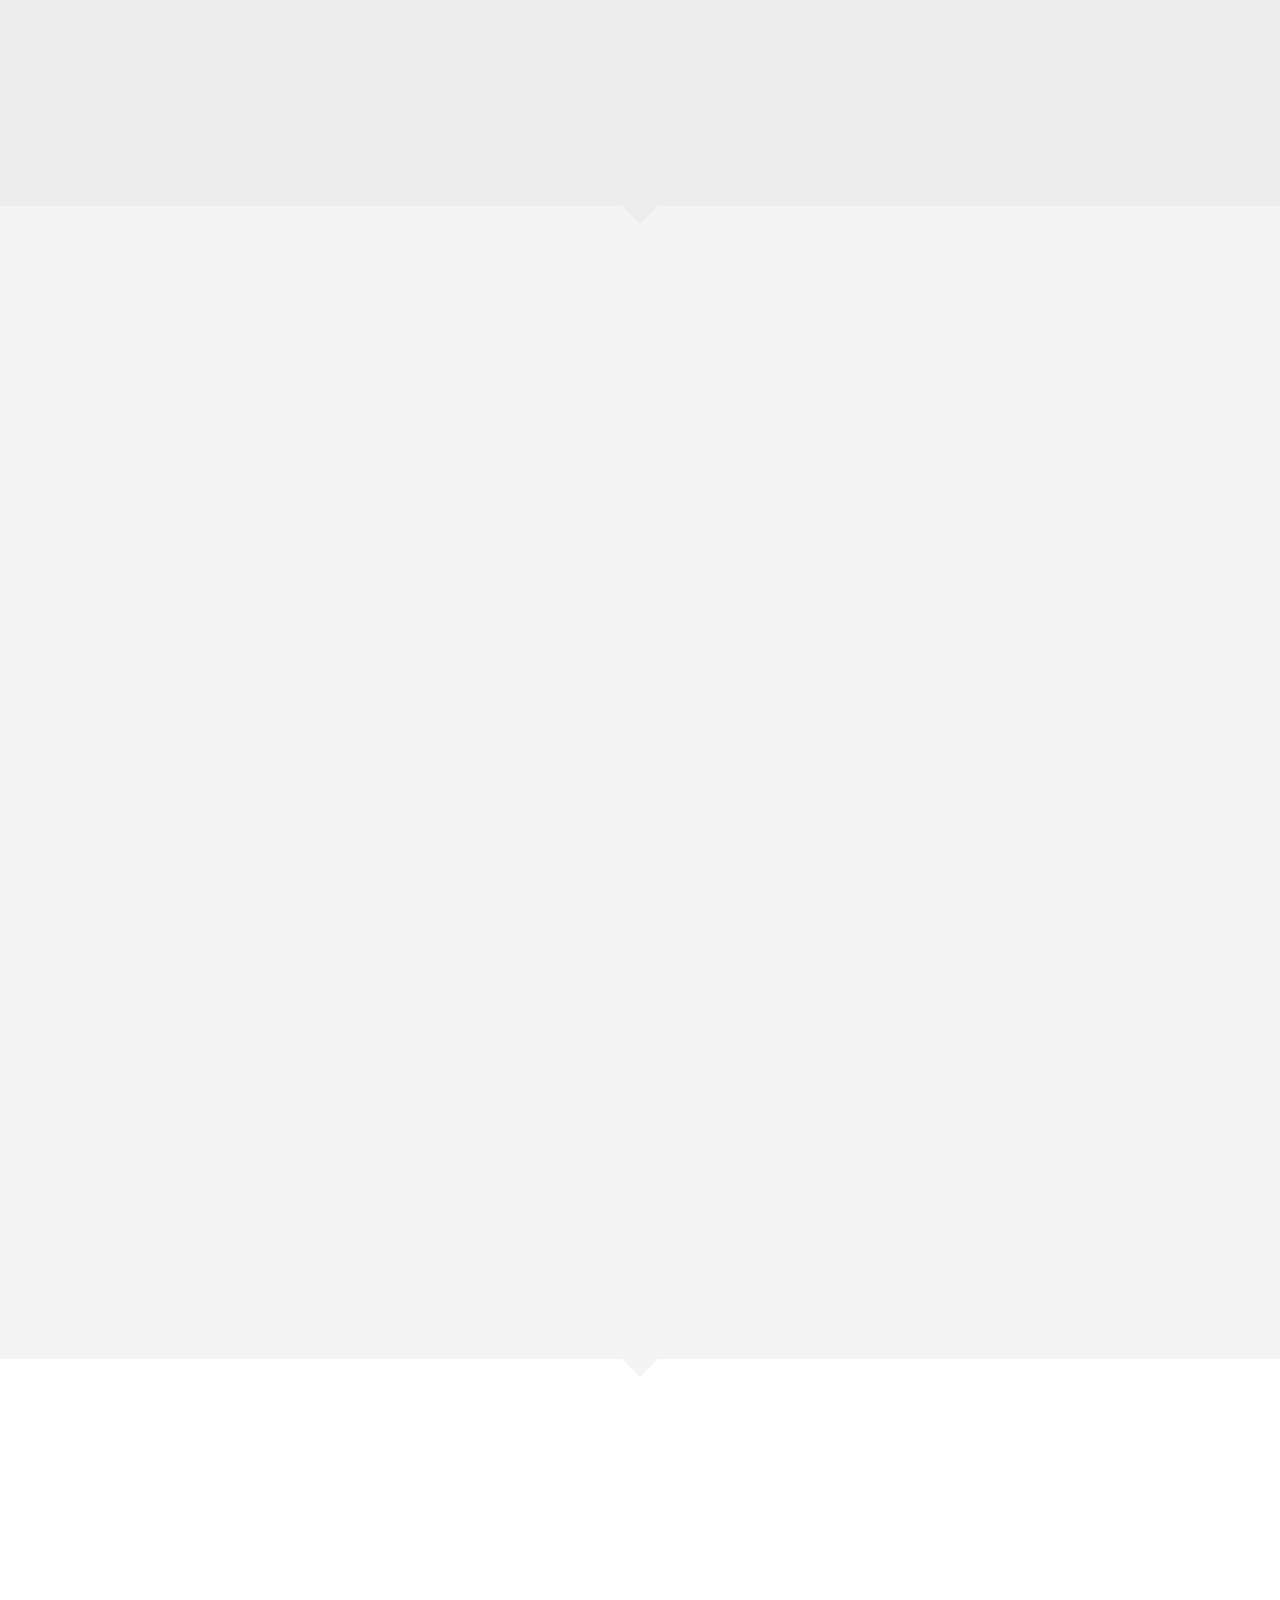
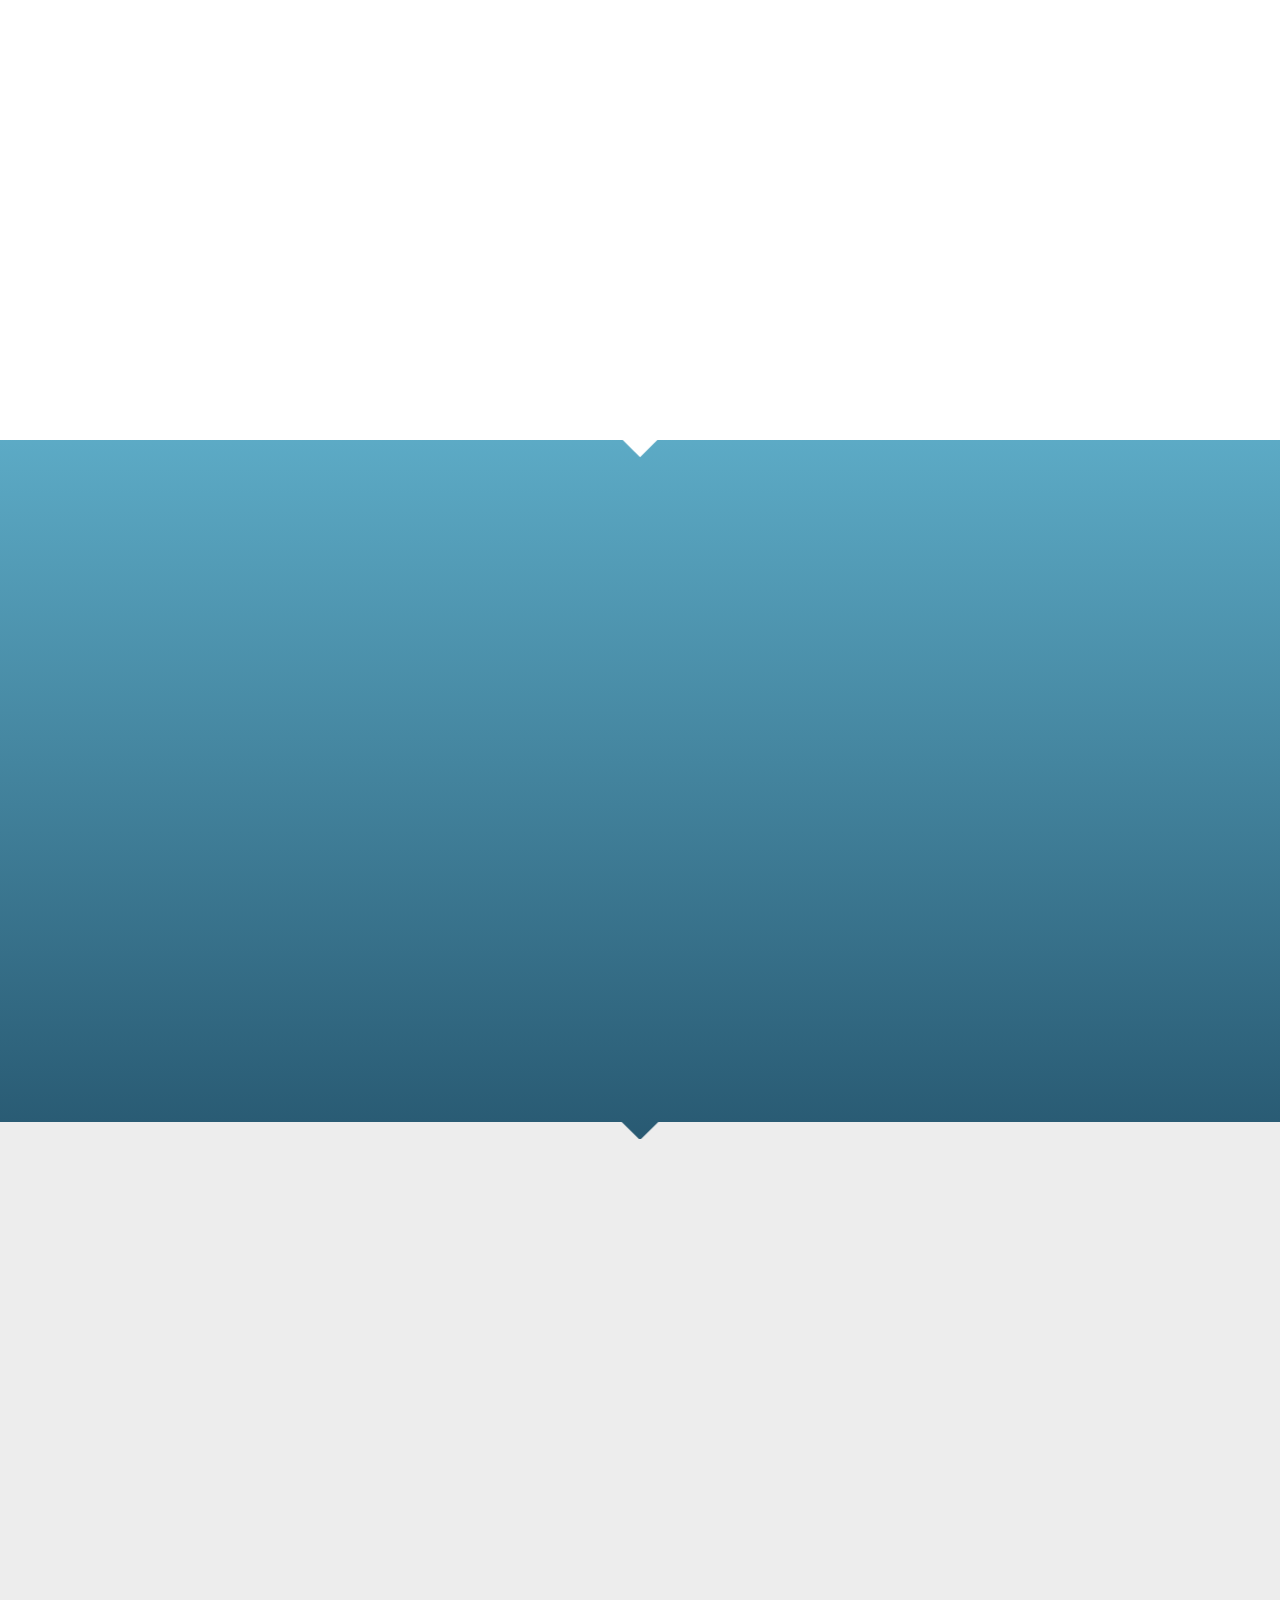
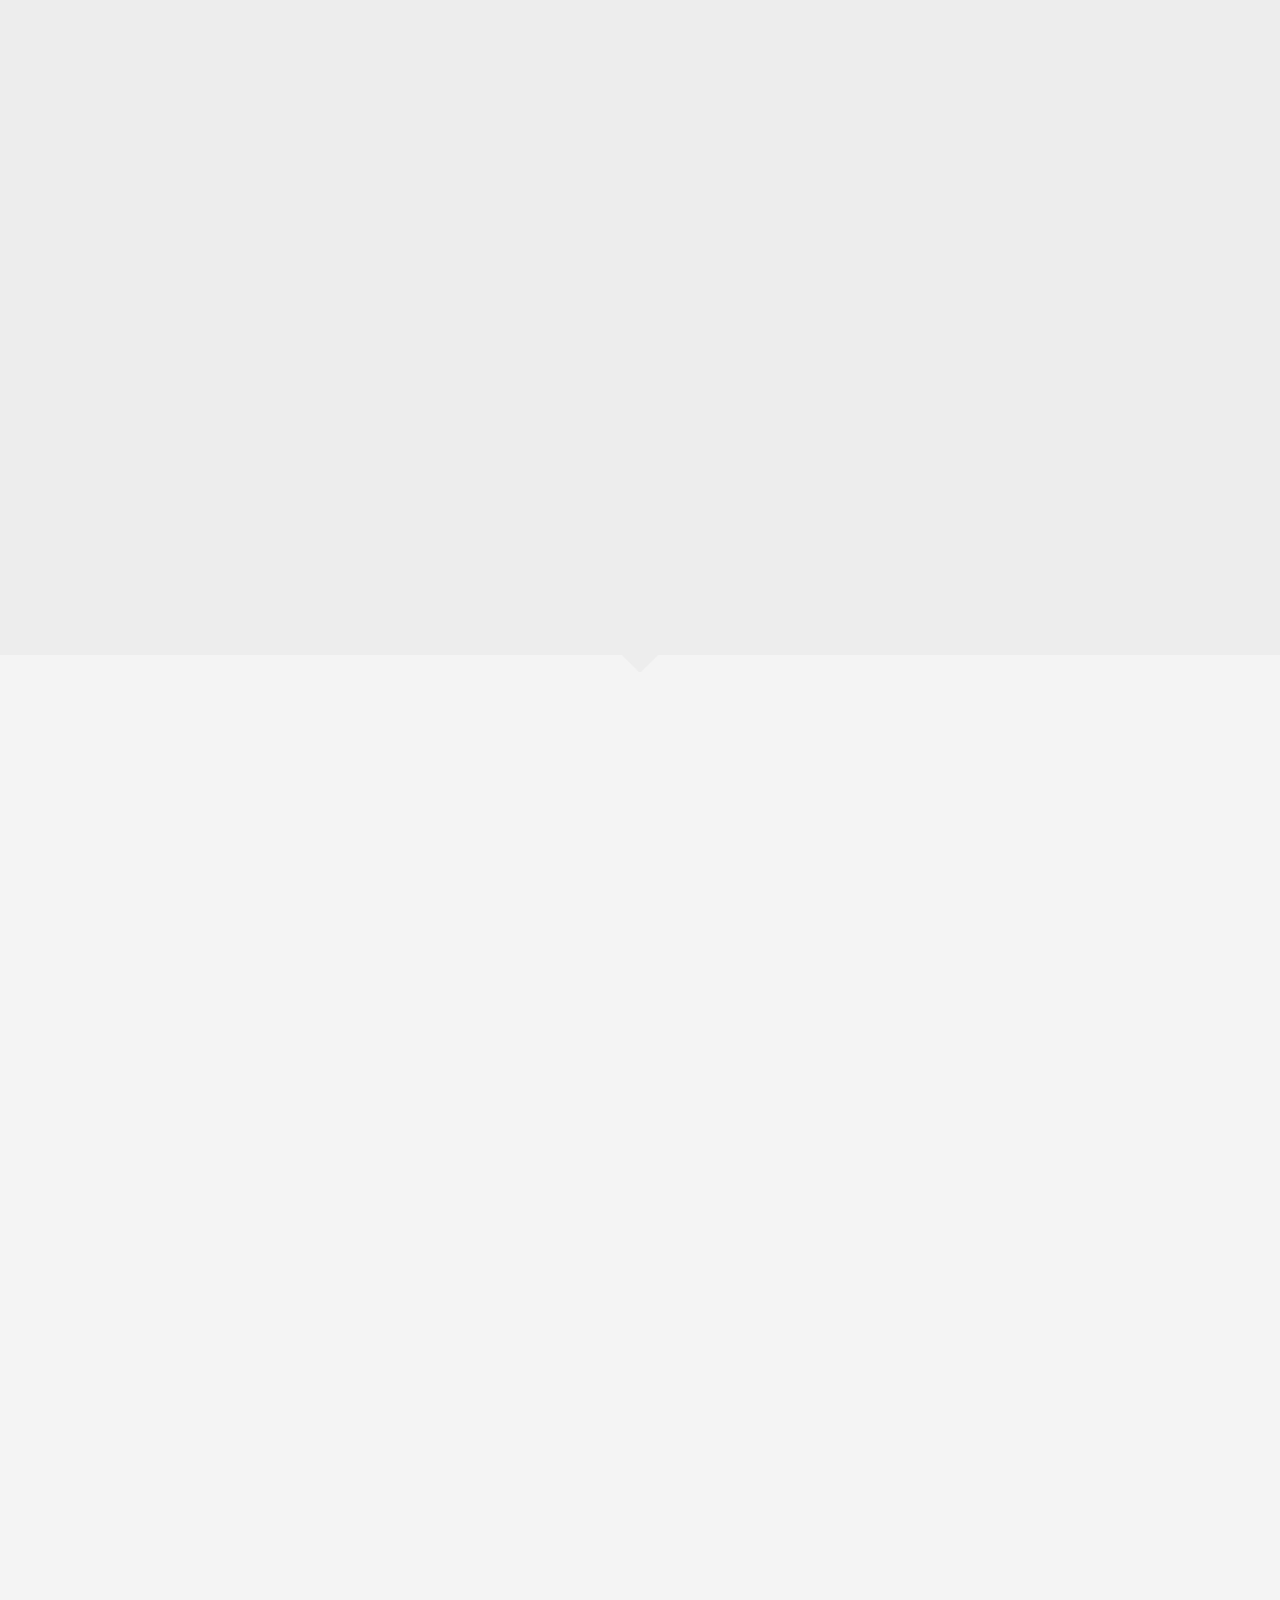
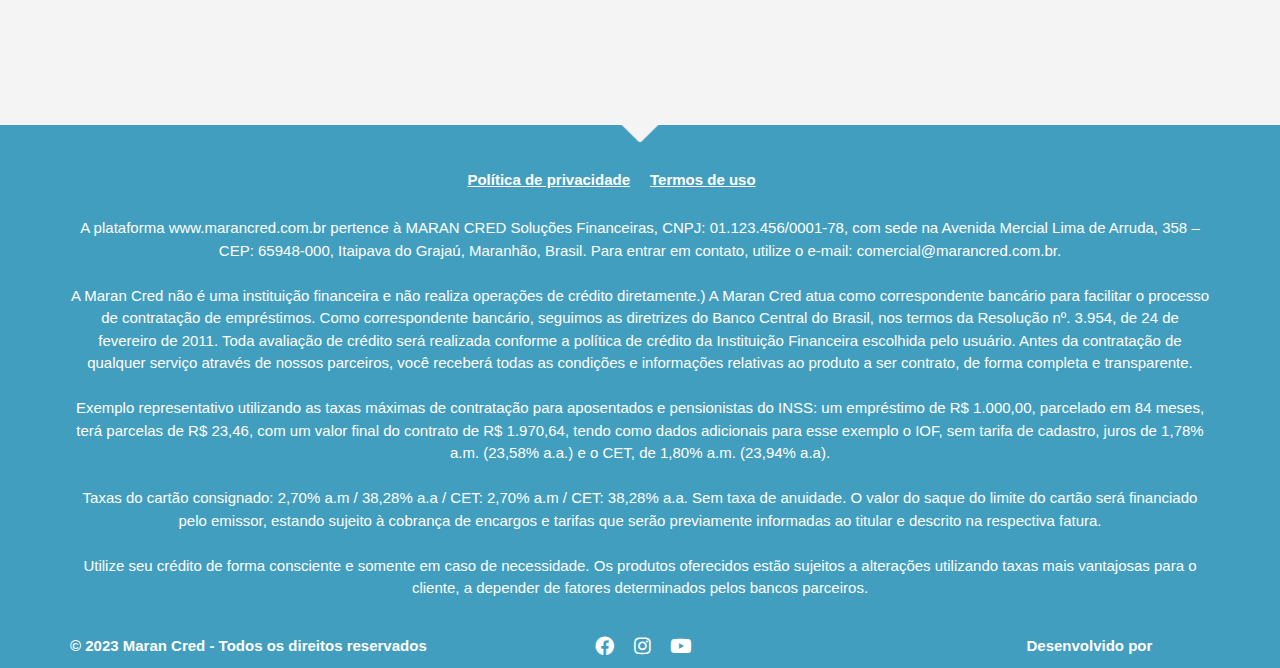
==== commit 69ae9af0: "Update index.htm" ====
--- a/index.htm
+++ b/index.htm
@@ -1358,12 +1358,8 @@
 
 						<a href="https://api.whatsapp.com/send?phone=+5599999870903&text=Olá, gostaria de fazer uma simulação sem compromisso!"
 						    target="_blank"
-						    style="position:fixed;bottom:20px;right:30px;display:block;cursor:pointer;z-index:10;float:right">
+						    style="position:fixed;width:50px;height:50px;bottom:20px;right:30px;display:block;cursor:pointer;z-index:10;float:right">
 						    <img src="https://upload.wikimedia.org/wikipedia/commons/thumb/6/6b/WhatsApp.svg/256px-WhatsApp.svg.png" alt="WhatsApp" />
-
-
-						    <style> #imagem_whats{position:fixed;right:0;bottom:0;display:block;cursor:pointer;z-index:9999999;float:right} #imagem_whats2{position:fixed;right:0;bottom:0;display:block;cursor:pointer;z-index:9999999;float:right;display:none} @media only screen and (max-width: 999px) and (min-width: 100px){#imagem_whats{display:none}#imagem_whats2{display:block}}</style><img id="imagem_whats" src="https://www.ellodigital.com.br/images/whatsapp.png" onClick="window.open('https://web.whatsapp.com/send?phone=+556200000000&amp;text=Olá!', '_blank');"><img id="imagem_whats2" src="https://www.ellodigital.com.br/images/whatsapp.png" onClick="window.open('https://api.whatsapp.com/send?phone=+556200000000&amp;text=Olá!', '_blank');"><div class="preloader"> <div class="preloaderimg"></div></div>
-
 
 		<link rel='stylesheet' id='elementor-post-173-css' href='wp-content/uploads/elementor/css/post-173.css?ver=1661864781' media='all'>
 <link rel='stylesheet' id='e-animations-css' href='wp-content/plugins/elementor/assets/lib/animations/animations.min.css?ver=3.7.3' media='all'>
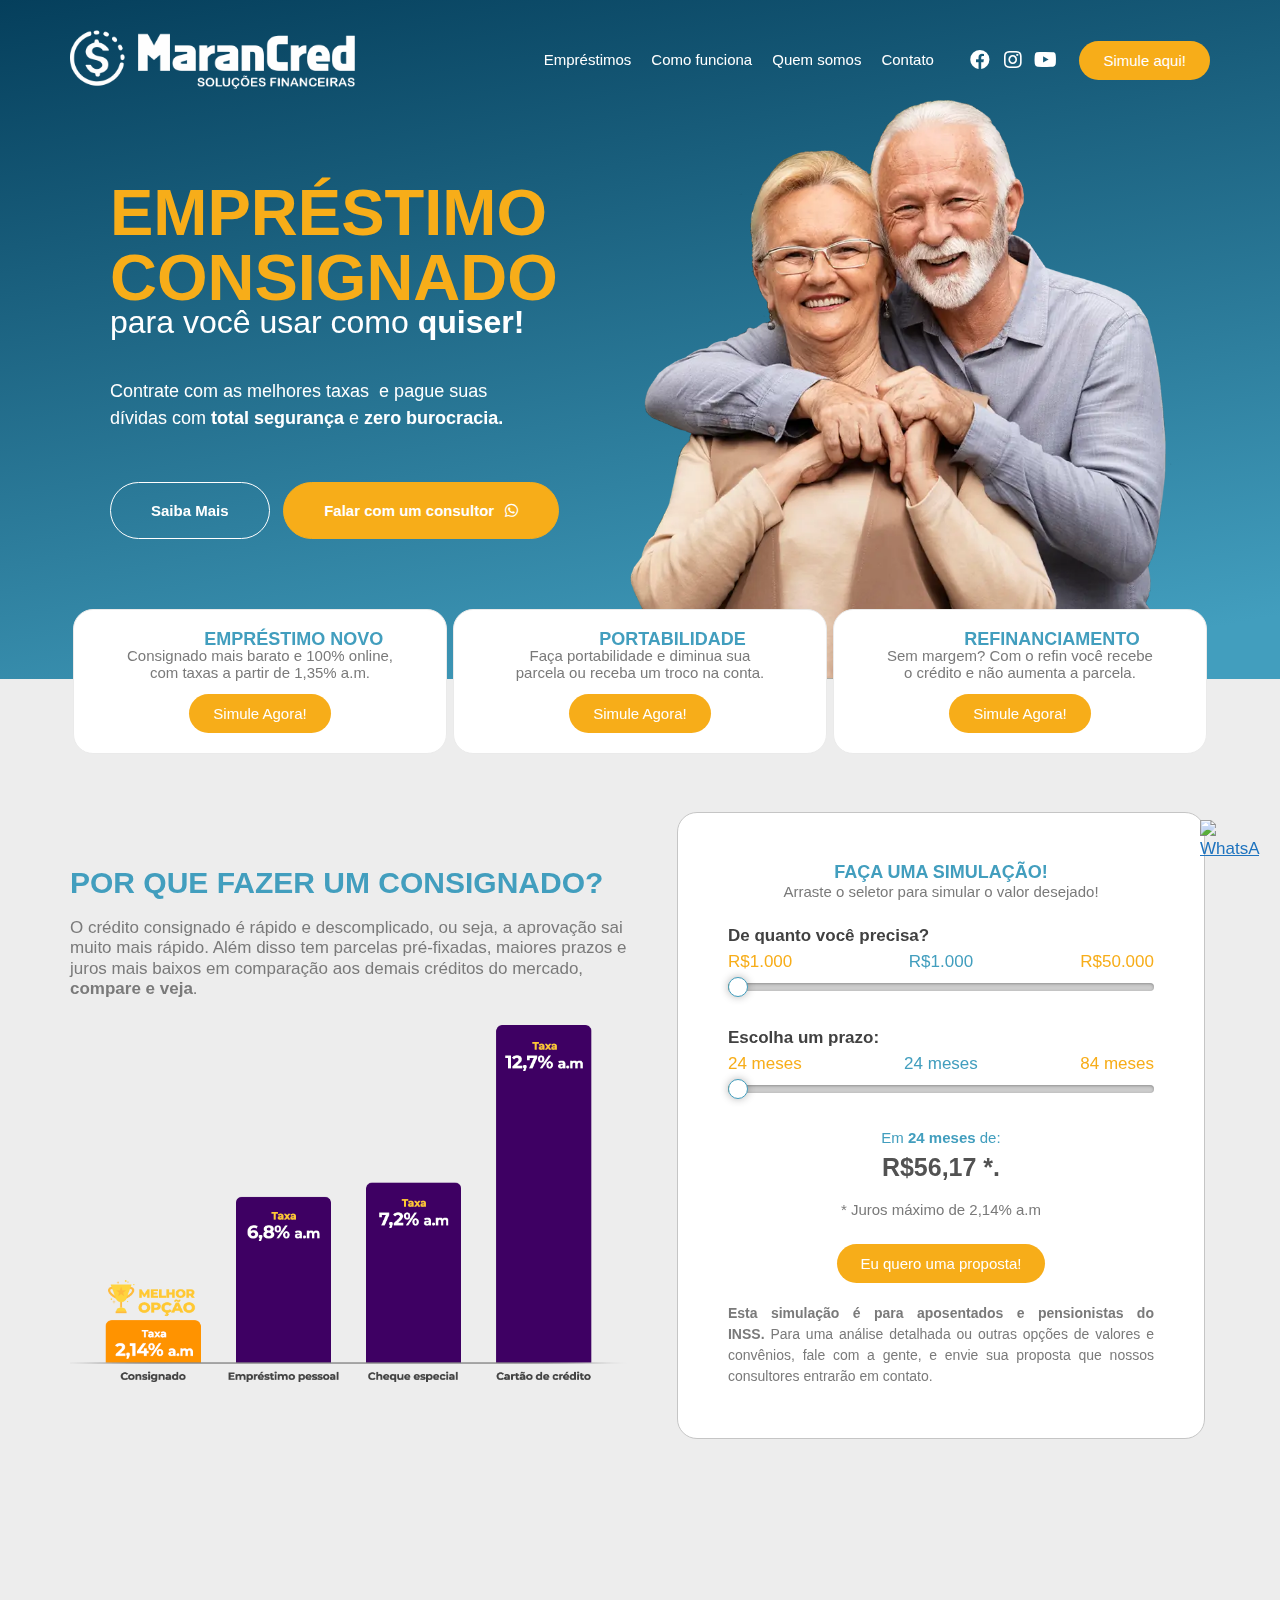
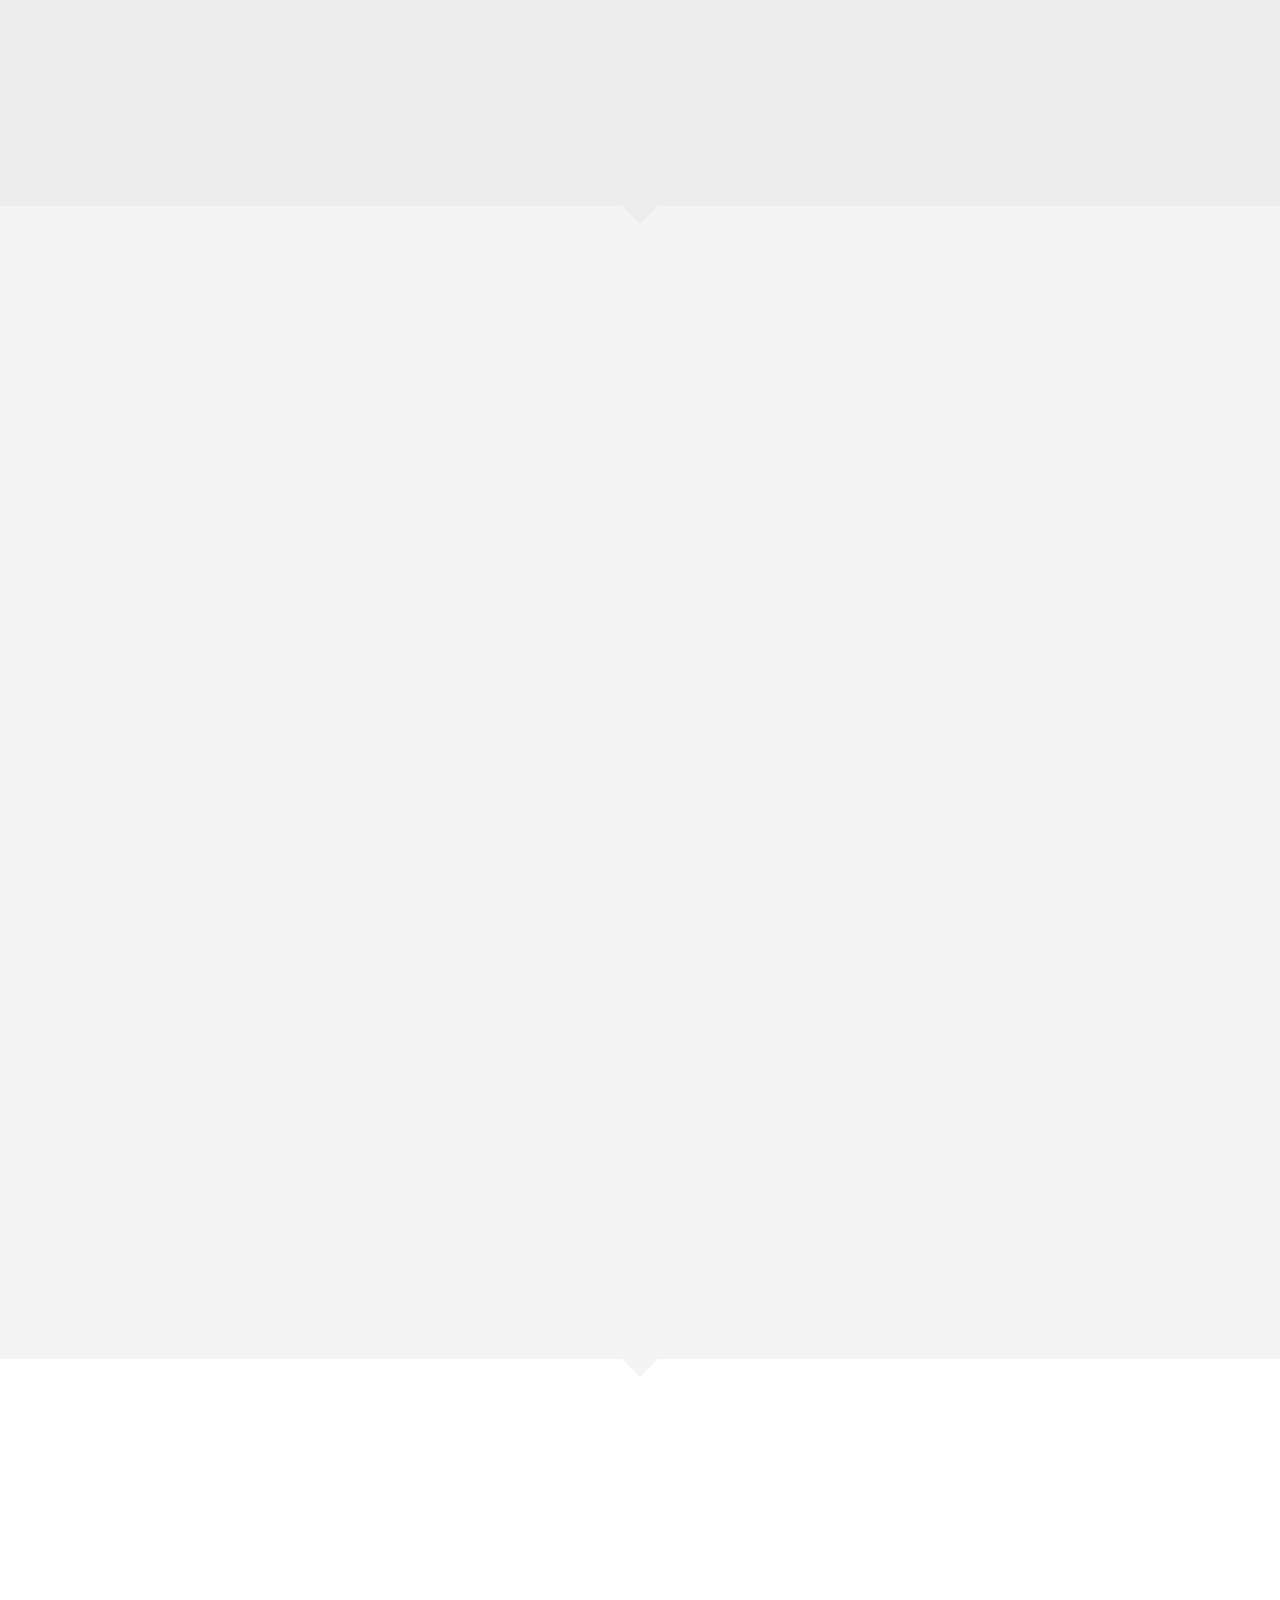
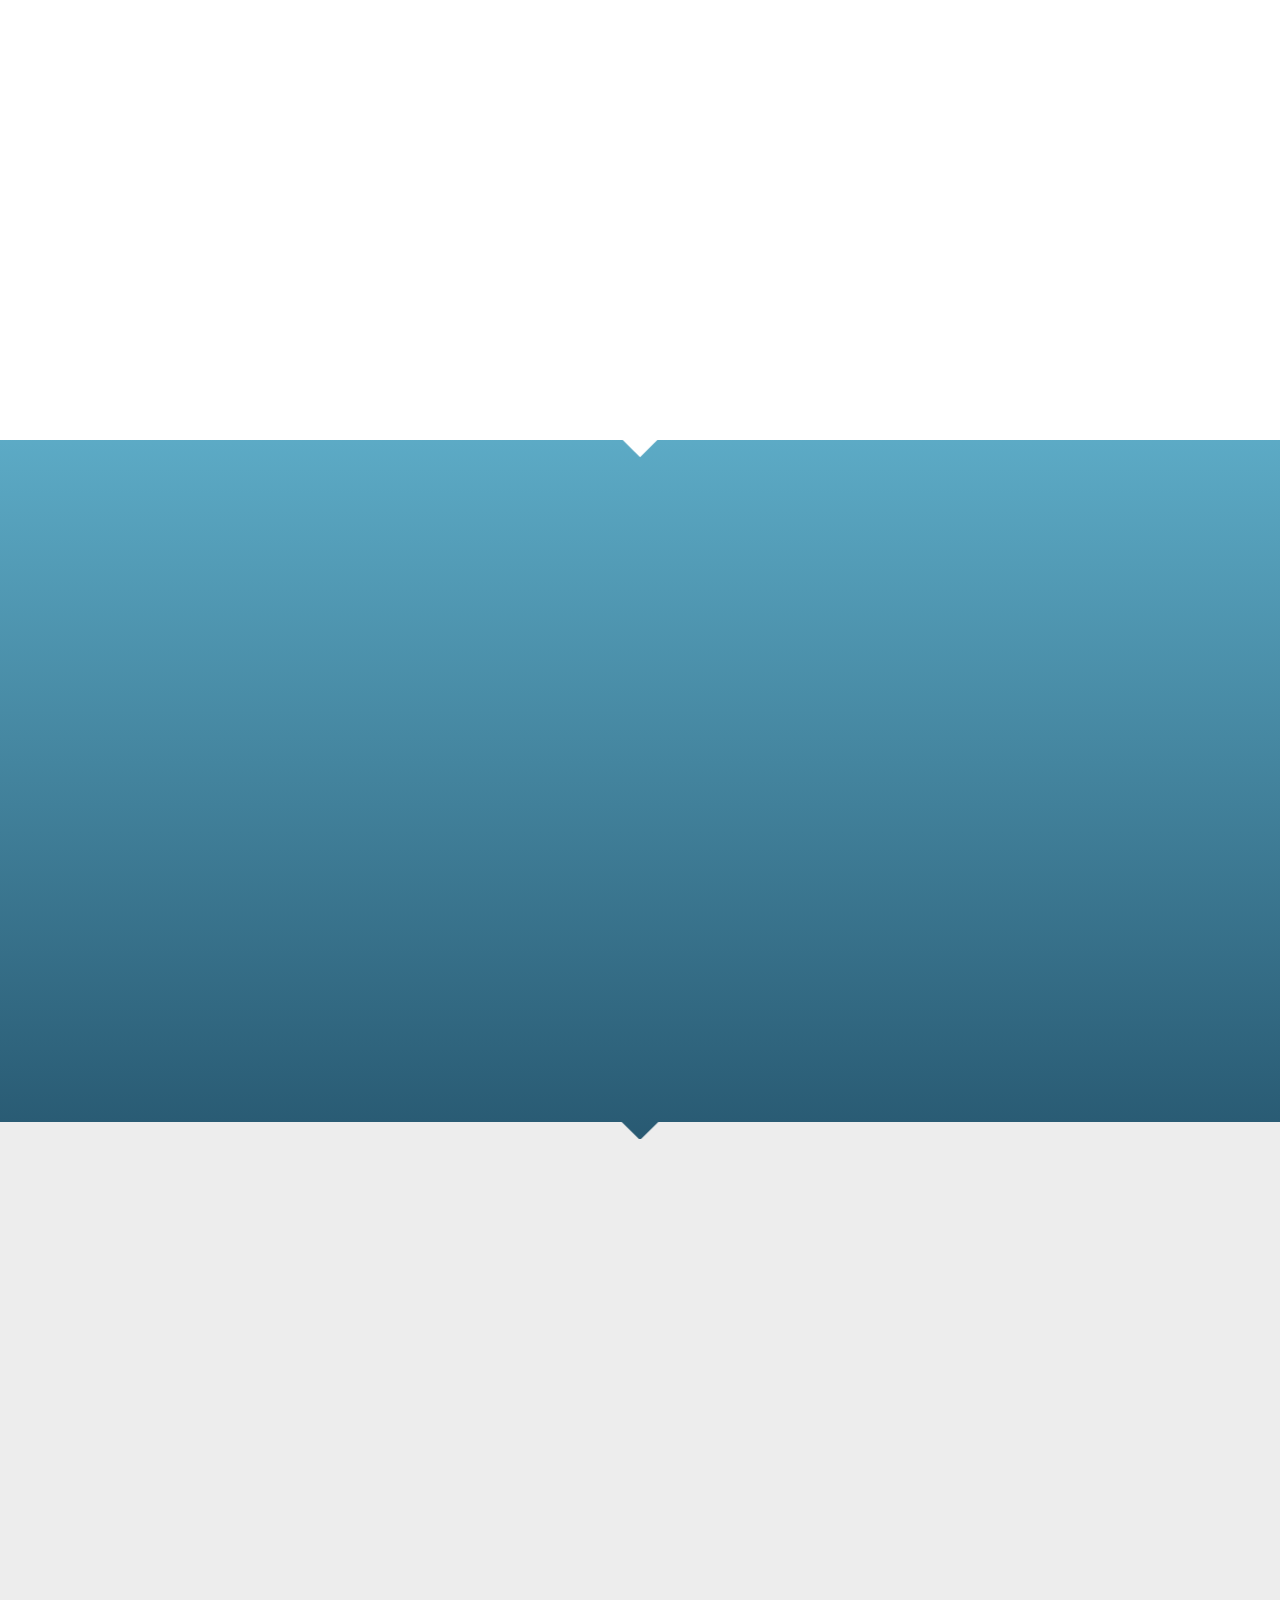
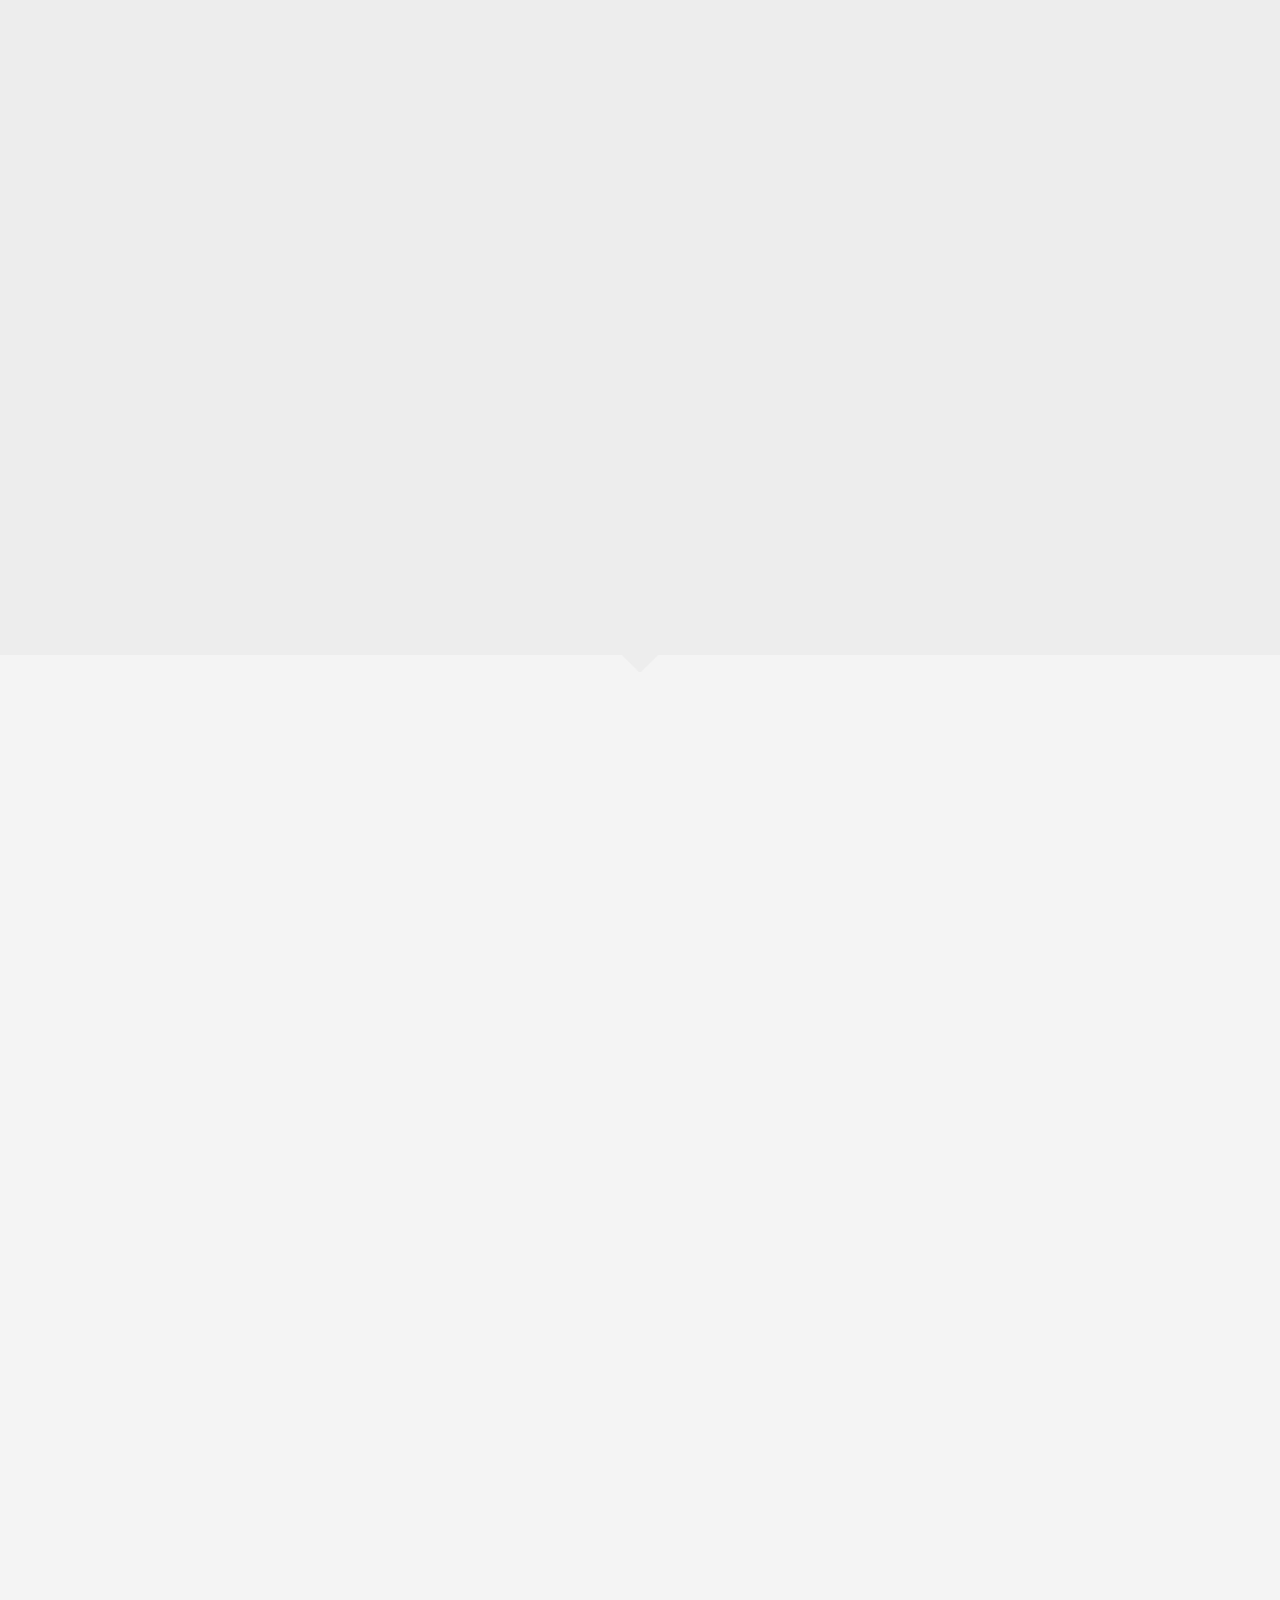
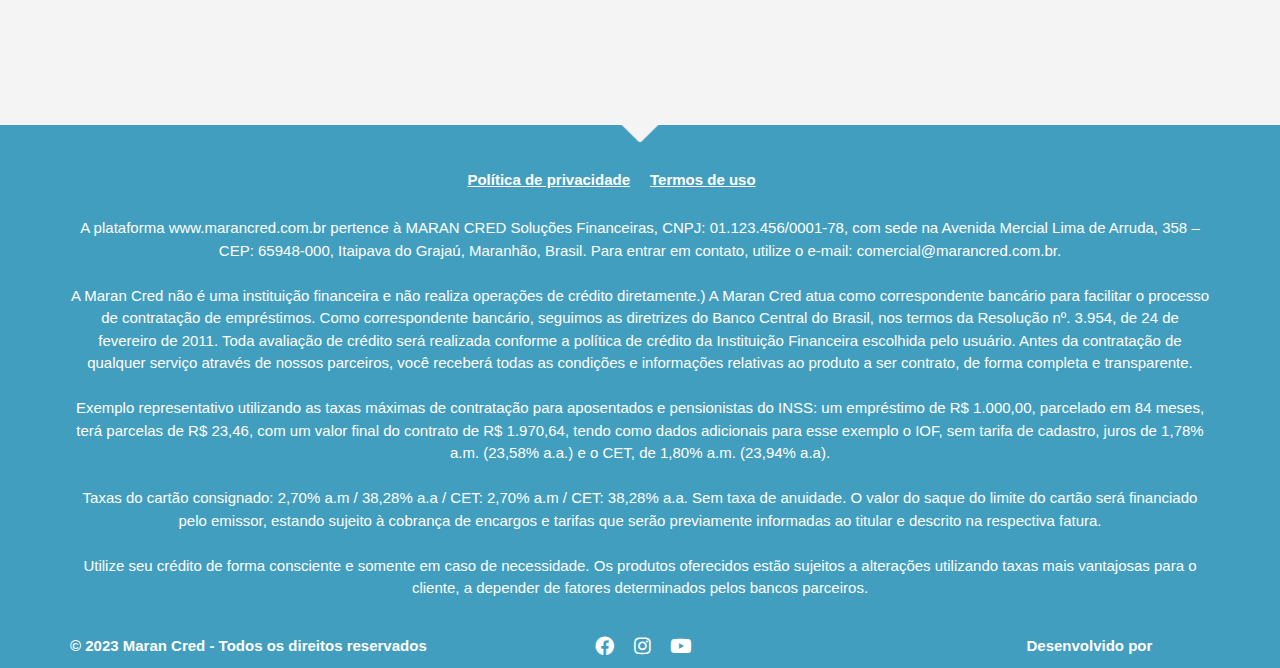
==== commit 7f5a25bc: "Update index.htm" ====
--- a/index.htm
+++ b/index.htm
@@ -1358,7 +1358,7 @@
 
 						<a href="https://api.whatsapp.com/send?phone=+5599999870903&text=Olá, gostaria de fazer uma simulação sem compromisso!"
 						    target="_blank"
-						    style="position:fixed;width:50px;height:50px;bottom:20px;right:30px;display:block;cursor:pointer;z-index:10;float:right">
+						    style="position:fixed;width:60px;height:60px;bottom:20px;right:20px;display:block;cursor:pointer;z-index:10;float:right">
 						    <img src="https://upload.wikimedia.org/wikipedia/commons/thumb/6/6b/WhatsApp.svg/256px-WhatsApp.svg.png" alt="WhatsApp" />
 
 		<link rel='stylesheet' id='elementor-post-173-css' href='wp-content/uploads/elementor/css/post-173.css?ver=1661864781' media='all'>
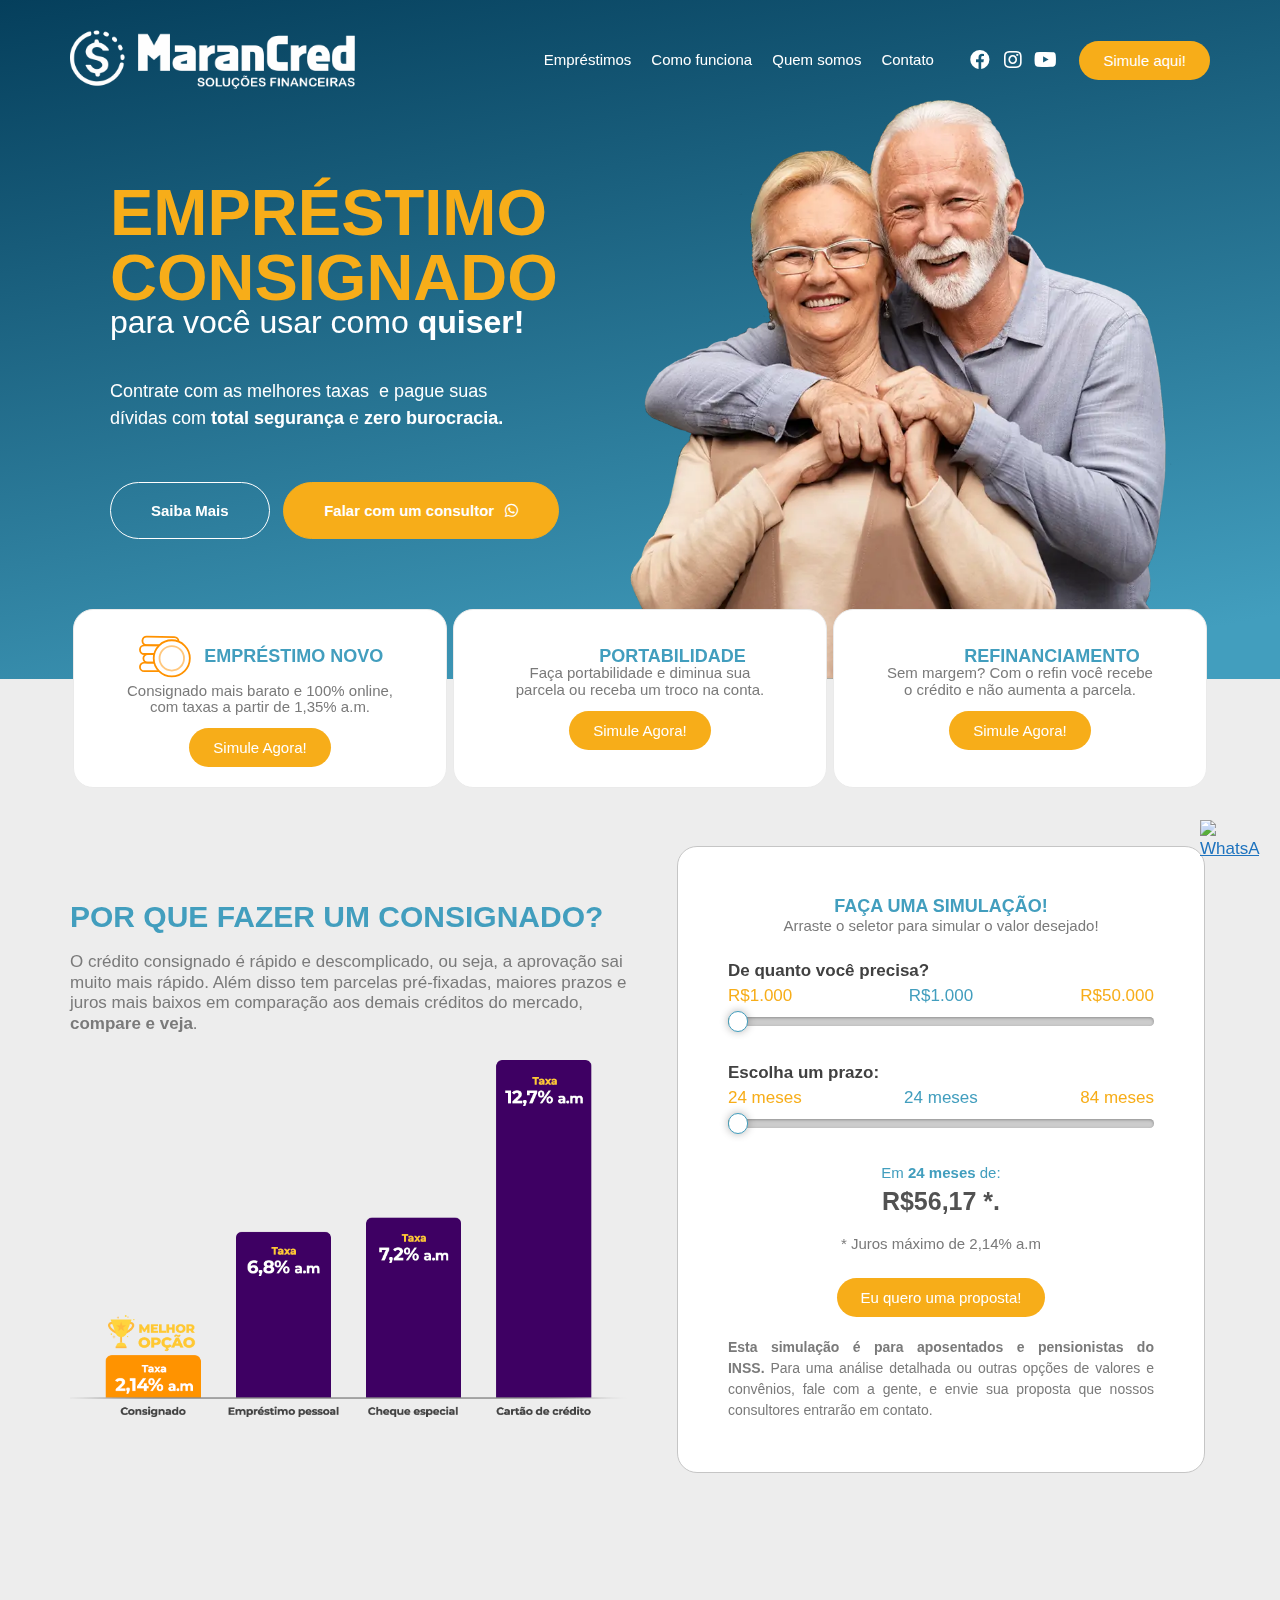
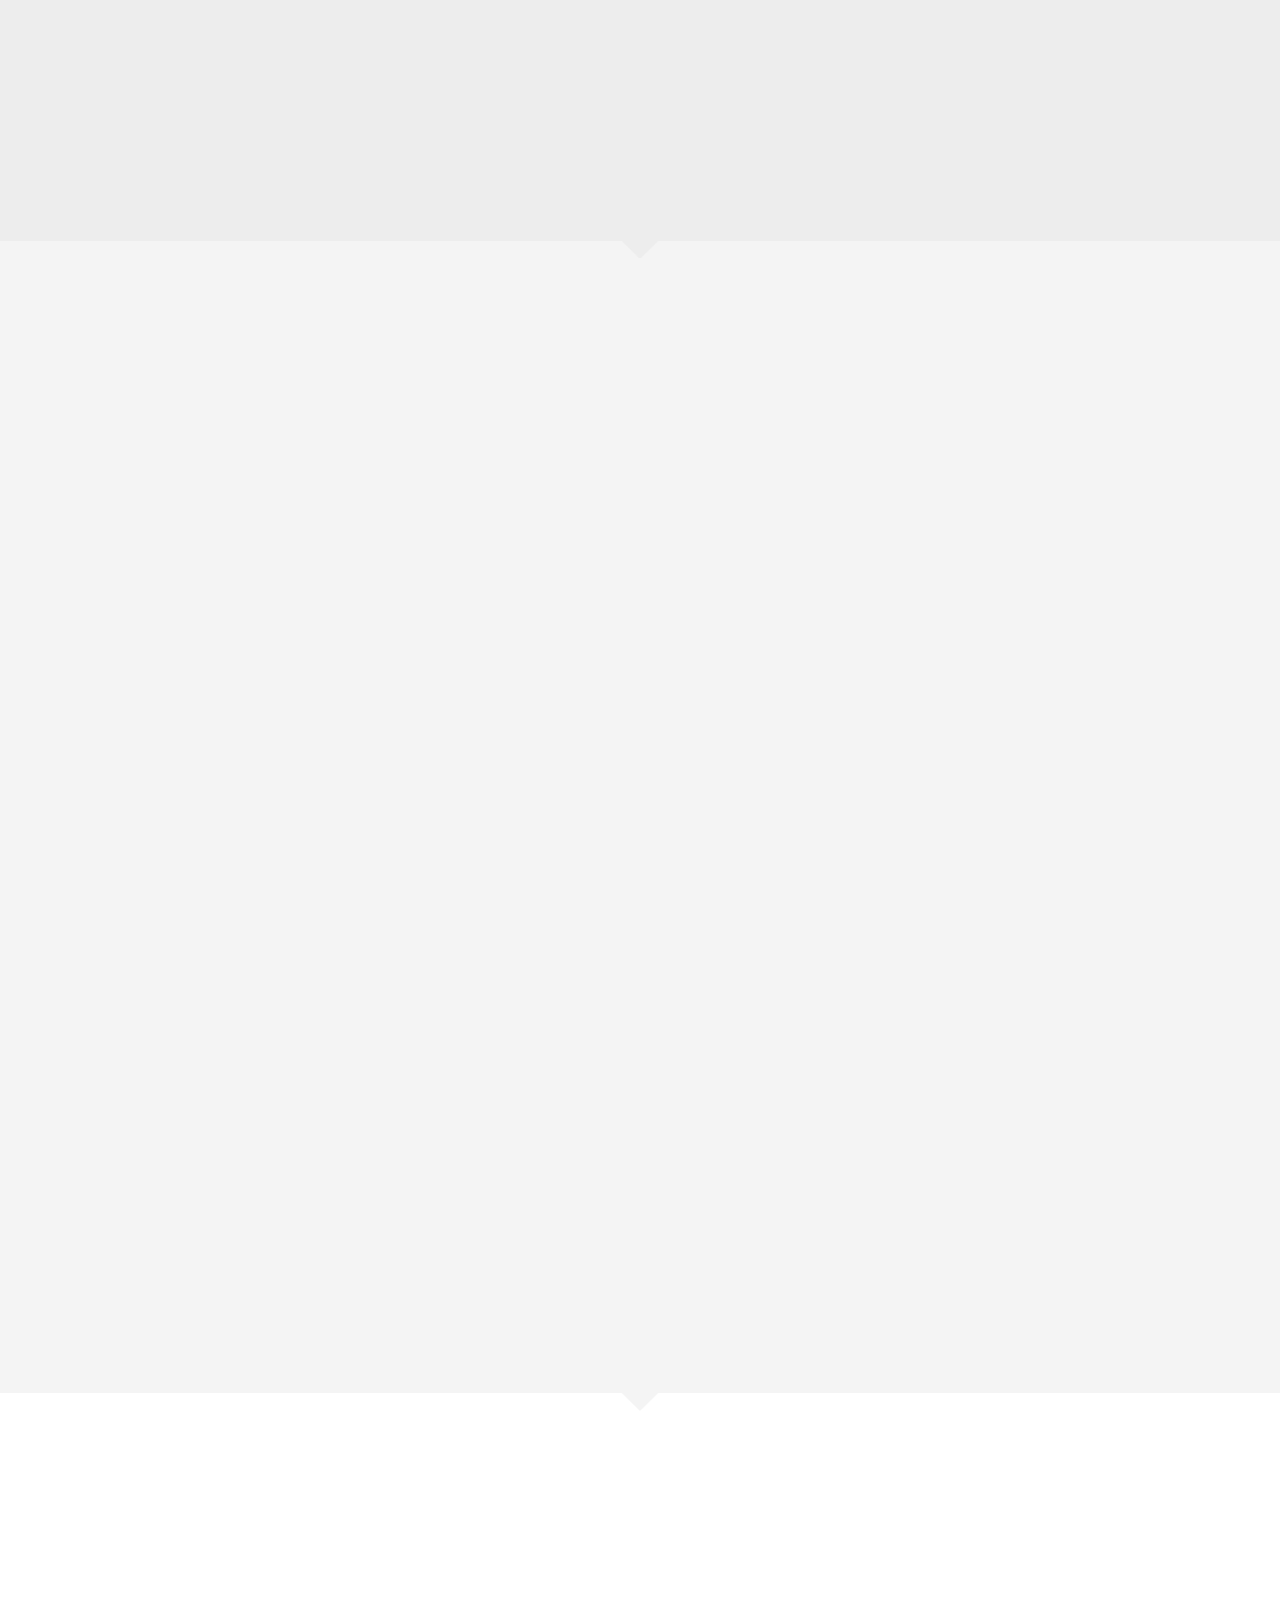
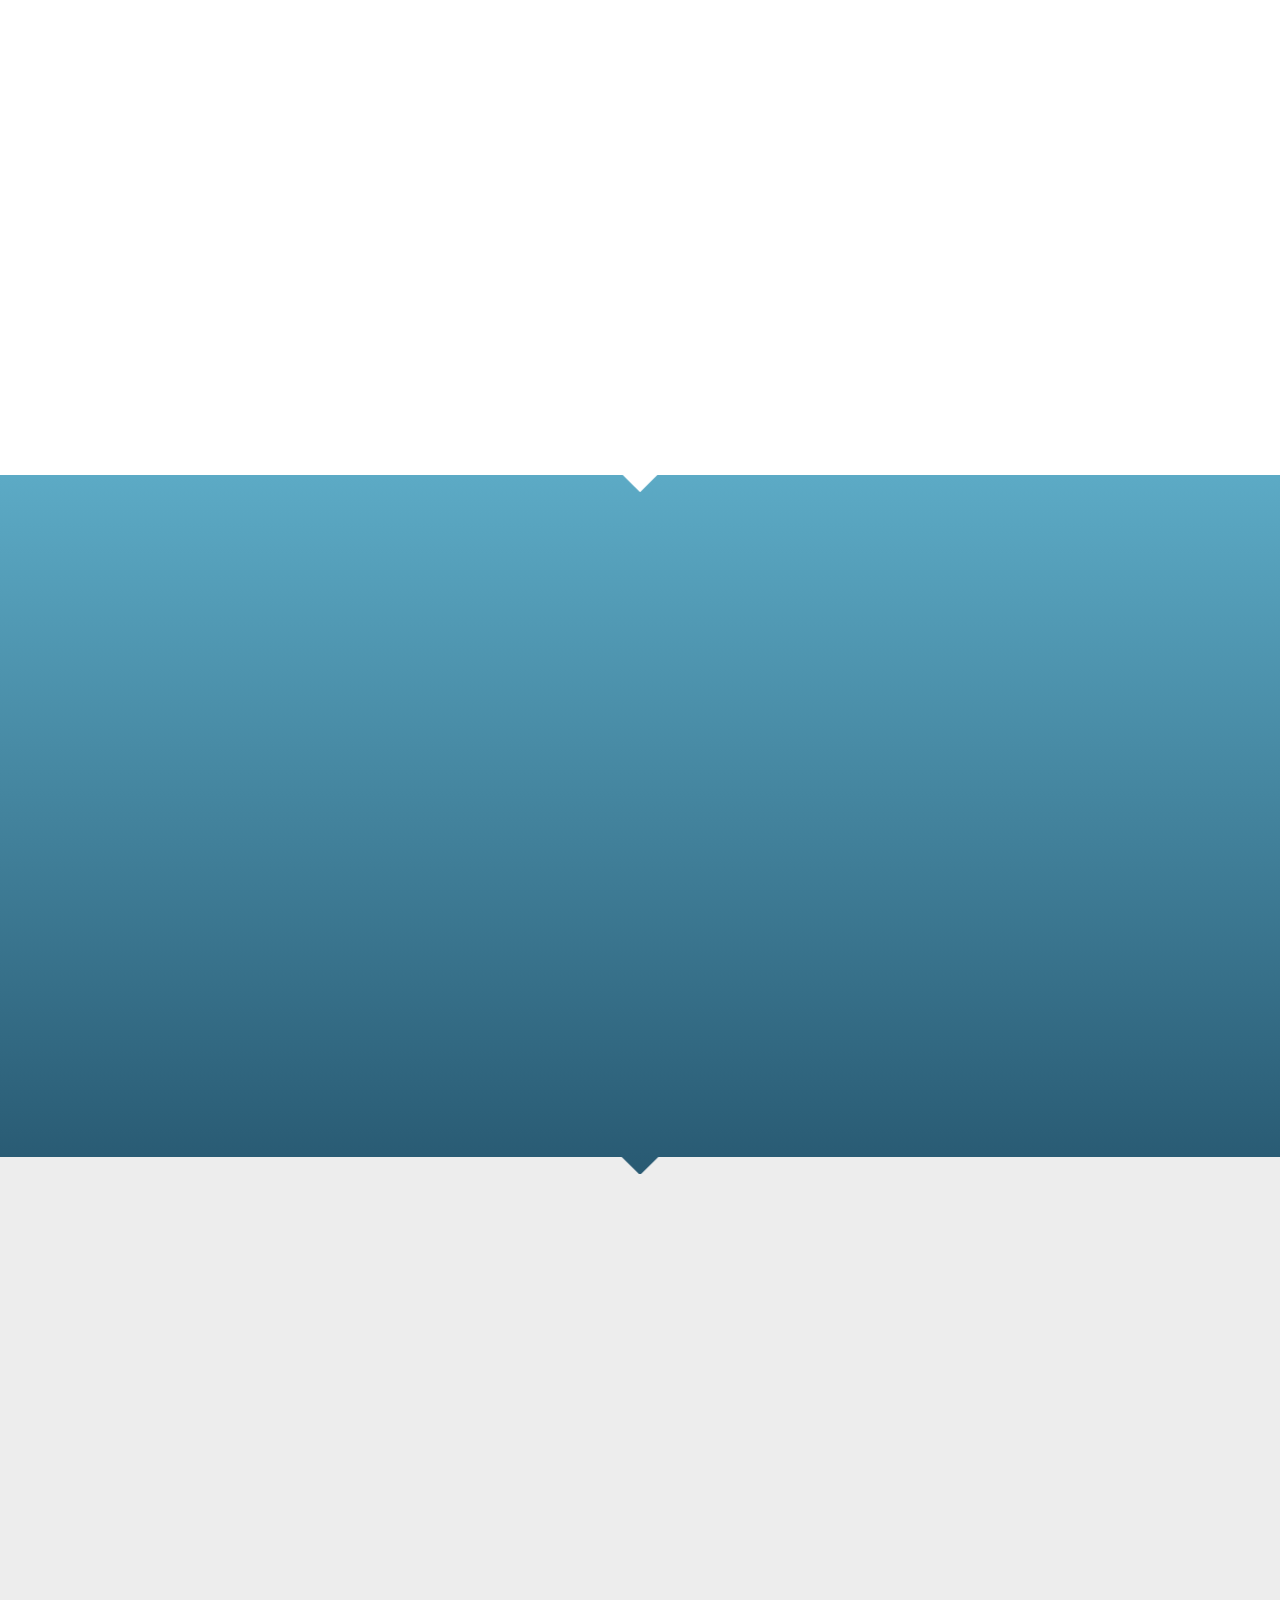
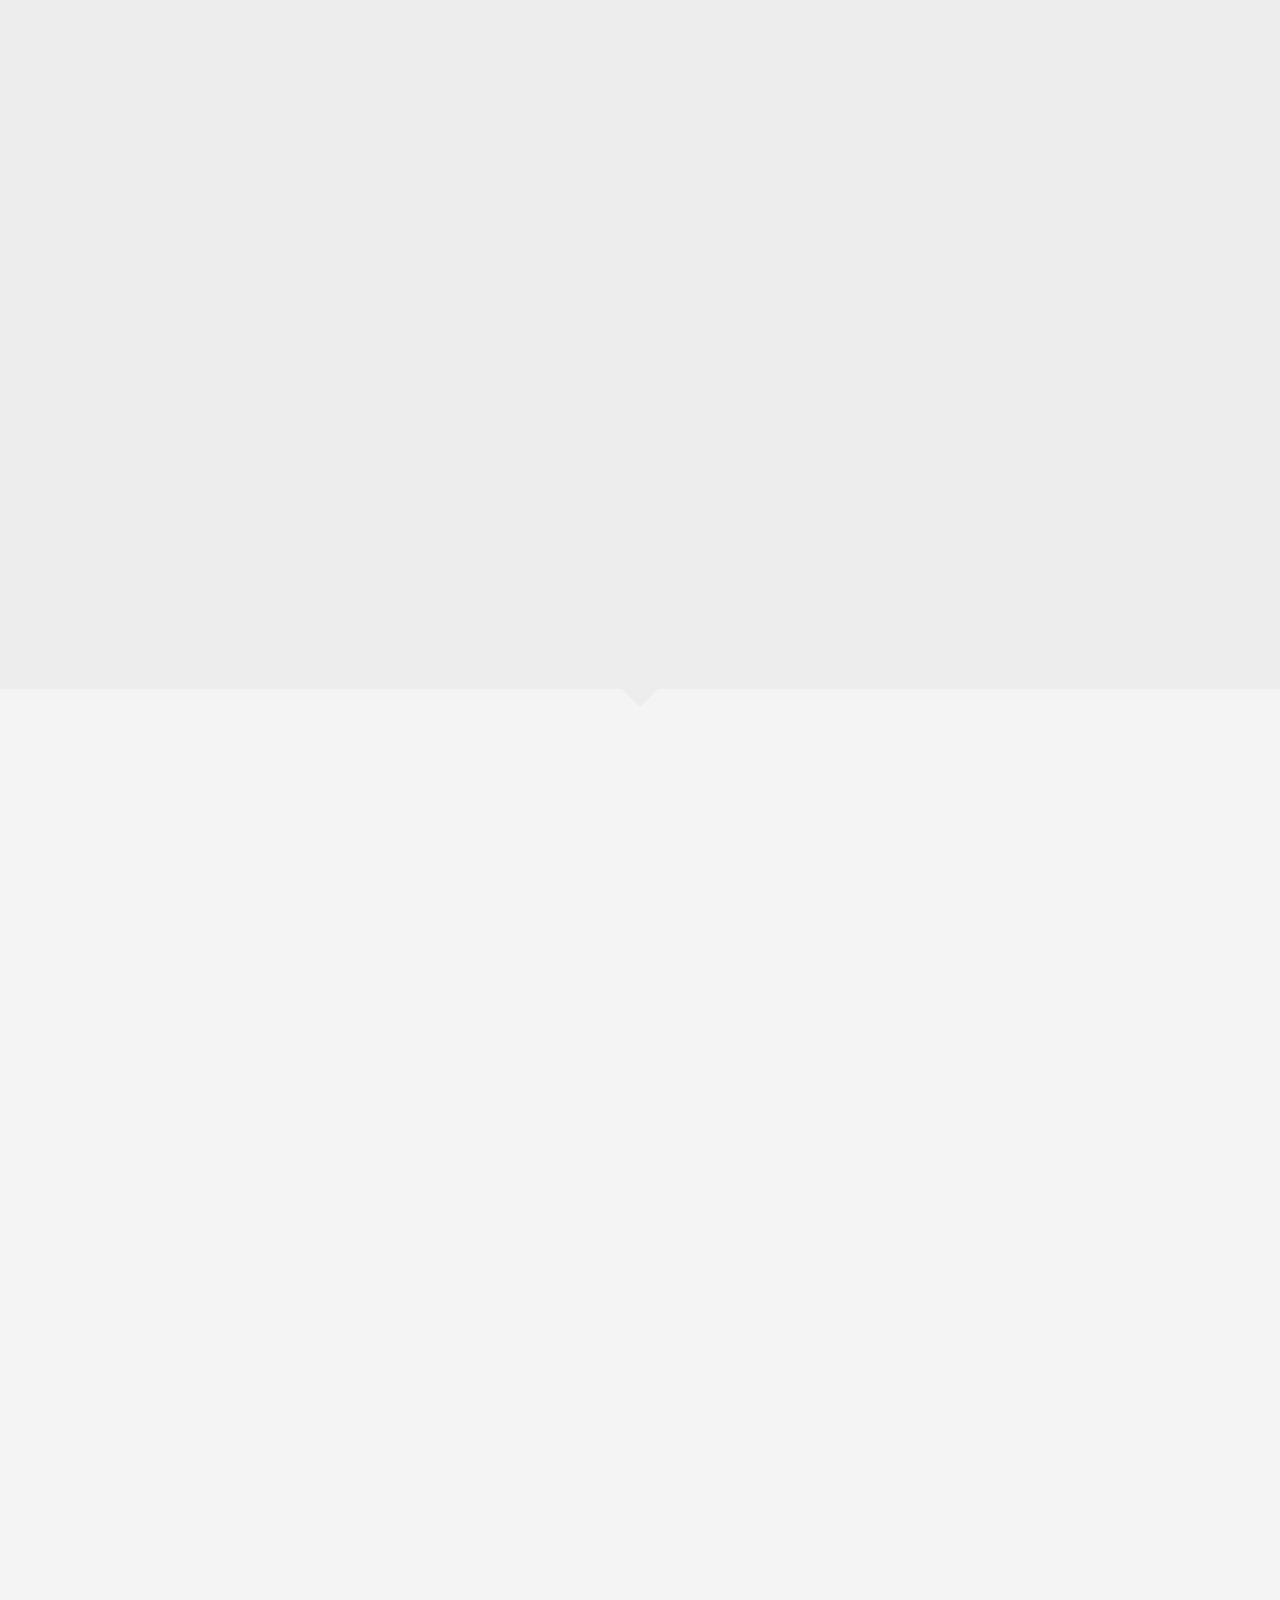
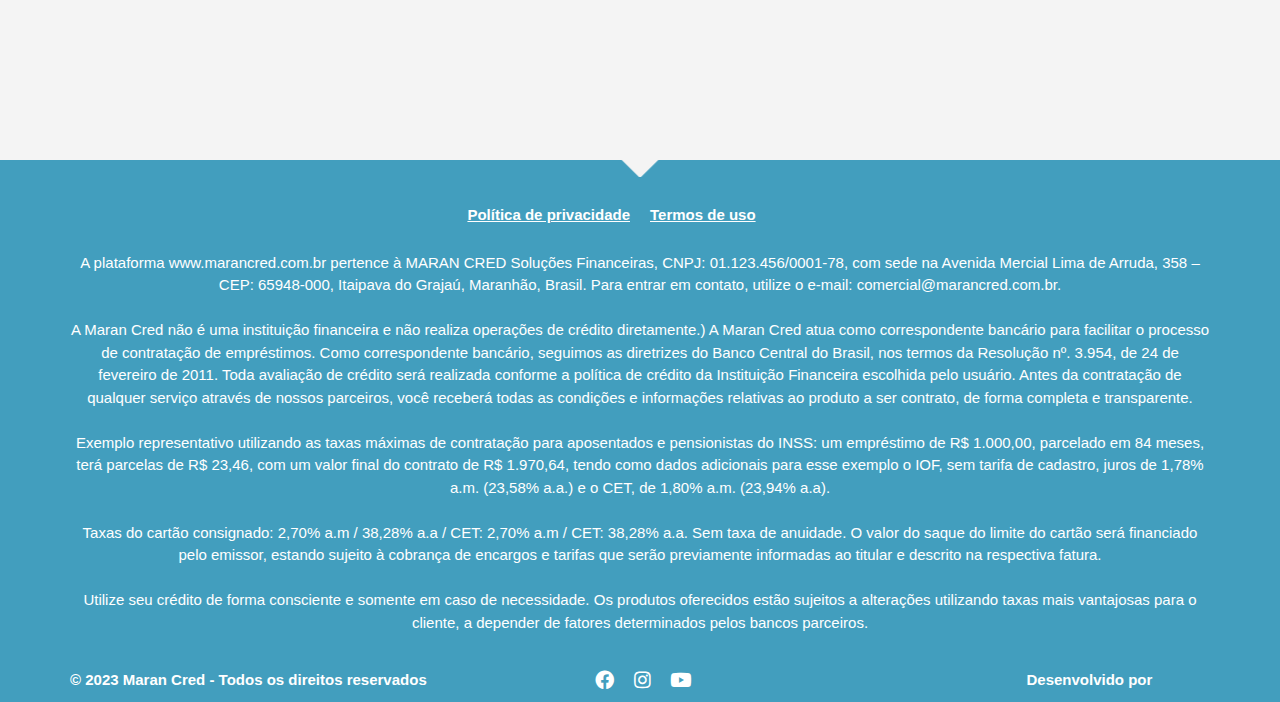
==== commit dde08e54: "Update index.htm" ====
--- a/index.htm
+++ b/index.htm
@@ -262,24 +262,24 @@
 			<div class="elementor-widget-wrap elementor-element-populated">
 								<section class="elementor-section elementor-inner-section elementor-element elementor-element-5edbaab elementor-section-boxed elementor-section-height-default elementor-section-height-default" data-id="5edbaab" data-element_type="section">
 						<div class="elementor-container elementor-column-gap-no">
-					<div class="elementor-column elementor-col-50 elementor-inner-column elementor-element elementor-element-e138fd5" data-id="e138fd5" data-element_type="column">
-			<div class="elementor-widget-wrap elementor-element-populated">
-								<div class="elementor-element elementor-element-5a9fbfb elementor-align-right elementor-widget elementor-widget-lottie" data-id="5a9fbfb" data-element_type="widget" data-settings="{&quot;source_json&quot;:{&quot;url&quot;:&quot;http:\/\/inss.hackeandoconsignado.com.br\/wp-content\/uploads\/2022\/05\/298-coins-outline-edited.json&quot;,&quot;id&quot;:53,&quot;alt&quot;:&quot;&quot;,&quot;source&quot;:&quot;library&quot;},&quot;source&quot;:&quot;media_file&quot;,&quot;caption_source&quot;:&quot;none&quot;,&quot;link_to&quot;:&quot;none&quot;,&quot;trigger&quot;:&quot;arriving_to_viewport&quot;,&quot;viewport&quot;:{&quot;unit&quot;:&quot;%&quot;,&quot;size&quot;:&quot;&quot;,&quot;sizes&quot;:{&quot;start&quot;:0,&quot;end&quot;:100}},&quot;play_speed&quot;:{&quot;unit&quot;:&quot;px&quot;,&quot;size&quot;:1,&quot;sizes&quot;:[]},&quot;start_point&quot;:{&quot;unit&quot;:&quot;%&quot;,&quot;size&quot;:&quot;0&quot;,&quot;sizes&quot;:[]},&quot;end_point&quot;:{&quot;unit&quot;:&quot;%&quot;,&quot;size&quot;:&quot;100&quot;,&quot;sizes&quot;:[]},&quot;renderer&quot;:&quot;svg&quot;}" data-widget_type="lottie.default">
-				<div class="elementor-widget-container">
-			<style>/*! pro-elements - v3.6.4 - 15-03-2022 */
-.e-lottie__container{display:inline-block;max-width:var(--lottie-container-max-width);width:var(--lottie-container-width);opacity:var(--lottie-container-opacity)}.e-lottie__container:hover{opacity:var(--lottie-container-opacity-hover);-webkit-transition-duration:var(--lottie-container-transition-duration-hover);-o-transition-duration:var(--lottie-container-transition-duration-hover);transition-duration:var(--lottie-container-transition-duration-hover)}.e-lottie__container svg,.e-lottie__container svg *{-webkit-transition:none!important;-o-transition:none!important;transition:none!important}.e-lottie__caption{color:var(--caption-color);margin-top:var(--caption-margin-top);text-align:var(--caption-text-align)}</style><div class="e-lottie__container"><div class="e-lottie__animation"></div></div>		</div>
-				</div>
-					</div>
-		</div>
-				<div class="elementor-column elementor-col-50 elementor-inner-column elementor-element elementor-element-9d87624" data-id="9d87624" data-element_type="column">
-			<div class="elementor-widget-wrap elementor-element-populated">
-								<div class="elementor-element elementor-element-b53154a elementor-widget elementor-widget-heading" data-id="b53154a" data-element_type="widget" data-widget_type="heading.default">
-				<div class="elementor-widget-container">
-			<h2 class="elementor-heading-title elementor-size-default">Empréstimo Novo</h2>		</div>
-				</div>
-					</div>
-		</div>
-							</div>
+											<div class="elementor-column elementor-col-50 elementor-inner-column elementor-element elementor-element-e138fd5" data-id="e138fd5" data-element_type="column">
+									<div class="elementor-widget-wrap elementor-element-populated">
+														<div class="elementor-element elementor-element-5a9fbfb elementor-align-right elementor-widget elementor-widget-lottie" data-id="5a9fbfb" data-element_type="widget" data-settings="{&quot;source_json&quot;:{&quot;url&quot;:&quot;http:\/\/inss.hackeandoconsignado.com.br\/wp-content\/uploads\/2022\/05\/298-coins-outline-edited.json&quot;,&quot;id&quot;:53,&quot;alt&quot;:&quot;&quot;,&quot;source&quot;:&quot;library&quot;},&quot;source&quot;:&quot;media_file&quot;,&quot;caption_source&quot;:&quot;none&quot;,&quot;link_to&quot;:&quot;none&quot;,&quot;trigger&quot;:&quot;arriving_to_viewport&quot;,&quot;viewport&quot;:{&quot;unit&quot;:&quot;%&quot;,&quot;size&quot;:&quot;&quot;,&quot;sizes&quot;:{&quot;start&quot;:0,&quot;end&quot;:100}},&quot;play_speed&quot;:{&quot;unit&quot;:&quot;px&quot;,&quot;size&quot;:1,&quot;sizes&quot;:[]},&quot;start_point&quot;:{&quot;unit&quot;:&quot;%&quot;,&quot;size&quot;:&quot;0&quot;,&quot;sizes&quot;:[]},&quot;end_point&quot;:{&quot;unit&quot;:&quot;%&quot;,&quot;size&quot;:&quot;100&quot;,&quot;sizes&quot;:[]},&quot;renderer&quot;:&quot;svg&quot;}" data-widget_type="lottie.default">
+										<div class="elementor-widget-container">
+									<style>/*! pro-elements - v3.6.4 - 15-03-2022 */
+						.e-lottie__container{display:inline-block;max-width:var(--lottie-container-max-width);width:var(--lottie-container-width);opacity:var(--lottie-container-opacity)}.e-lottie__container:hover{opacity:var(--lottie-container-opacity-hover);-webkit-transition-duration:var(--lottie-container-transition-duration-hover);-o-transition-duration:var(--lottie-container-transition-duration-hover);transition-duration:var(--lottie-container-transition-duration-hover)}.e-lottie__container svg,.e-lottie__container svg *{-webkit-transition:none!important;-o-transition:none!important;transition:none!important}.e-lottie__caption{color:var(--caption-color);margin-top:var(--caption-margin-top);text-align:var(--caption-text-align)}</style><div class="e-lottie__container"><div class="e-lottie__animation"><svg xmlns="http://www.w3.org/2000/svg" viewBox="0 0 500 500" width="500" height="500" preserveAspectRatio="xMidYMid meet" style="width: 100%; height: 100%; transform: translate3d(0px, 0px, 0px);"><defs><clipPath id="__lottie_element_8"><rect width="500" height="500" x="0" y="0"></rect></clipPath><filter id="__lottie_element_21" filterUnits="objectBoundingBox" x="0%" y="0%" width="100%" height="100%"><feComponentTransfer in="SourceGraphic"><feFuncA type="table" tableValues="1.0 0.0"></feFuncA></feComponentTransfer></filter><mask id="__lottie_element_20" mask-type="alpha"><g filter="url(#__lottie_element_21)"><rect width="500" height="500" x="0" y="0" fill="#ffffff" opacity="0"></rect><g transform="matrix(10.752923011779785,0,0,10.752923011779785,255.58987426757812,264.2945251464844)" opacity="1" style="display: block;"><path fill="rgb(18,19,49)" fill-opacity="1" d=" M4,-7 C9.798999786376953,-7 14.5,-2.2990000247955322 14.5,3.5 C14.5,9.298999786376953 9.798999786376953,14 4,14 C-1.7990000247955322,14 -6.5,9.298999786376953 -6.5,3.5 C-6.5,-2.2990000247955322 -1.7990000247955322,-7 4,-7z M4,-3.61899995803833 C7.932000160217285,-3.61899995803833 11.119000434875488,-0.4320000112056732 11.119000434875488,3.5 C11.119000434875488,7.432000160217285 7.932000160217285,10.619000434875488 4,10.619000434875488 C0.06800000369548798,10.619000434875488 -3.11899995803833,7.432000160217285 -3.11899995803833,3.5 C-3.11899995803833,-0.4320000112056732 0.06800000369548798,-3.61899995803833 4,-3.61899995803833z"></path><g opacity="1" transform="matrix(1,0,0,1,0,0)"><path stroke-linecap="butt" stroke-linejoin="miter" fill-opacity="0" stroke-miterlimit="4" stroke="rgb(8,168,138)" stroke-opacity="1" stroke-width="0" d=" M4,-7 C9.798999786376953,-7 14.5,-2.2990000247955322 14.5,3.5 C14.5,9.298999786376953 9.798999786376953,14 4,14 C-1.7990000247955322,14 -6.5,9.298999786376953 -6.5,3.5 C-6.5,-2.2990000247955322 -1.7990000247955322,-7 4,-7z"></path></g><g opacity="1" transform="matrix(1,0,0,1,0,0)"><path stroke-linecap="butt" stroke-linejoin="miter" fill-opacity="0" stroke-miterlimit="4" stroke="rgb(8,168,138)" stroke-opacity="1" stroke-width="0" d=" M4,-3.61899995803833 C7.932000160217285,-3.61899995803833 11.119000434875488,-0.4320000112056732 11.119000434875488,3.5 C11.119000434875488,7.432000160217285 7.932000160217285,10.619000434875488 4,10.619000434875488 C0.06800000369548798,10.619000434875488 -3.11899995803833,7.432000160217285 -3.11899995803833,3.5 C-3.11899995803833,-0.4320000112056732 0.06800000369548798,-3.61899995803833 4,-3.61899995803833z"></path></g></g></g></mask><clipPath id="__lottie_element_25"><path d="M0,0 L500,0 L500,500 L0,500z"></path></clipPath></defs><g clip-path="url(#__lottie_element_8)"><g mask="url(#__lottie_element_20)" style="display: block;"><g clip-path="url(#__lottie_element_25)" transform="matrix(1,0,0,1,0,0)" opacity="1"><g transform="matrix(10.752920150756836,0,0,10.752920150756836,255.58969116210938,264.29437255859375)" opacity="1" style="display: block;"><g opacity="1" transform="matrix(1,0,0,1,0,0)"><path stroke-linecap="butt" stroke-linejoin="miter" fill-opacity="0" stroke-miterlimit="4" stroke="rgb(255,146,0)" stroke-opacity="1" stroke-width="1.05" d=" M-12,-4 C-12,-4 4,-4 4,-4 C5.38100004196167,-4 6.5,-2.88100004196167 6.5,-1.5 C6.5,-1.5 6.5,-1.5 6.5,-1.5 C6.5,-0.11900000274181366 5.38100004196167,1 4,1 C4,1 -12,1 -12,1 C-13.380999565124512,1 -14.5,-0.11900000274181366 -14.5,-1.5 C-14.5,-1.5 -14.5,-1.5 -14.5,-1.5 C-14.5,-2.88100004196167 -13.380999565124512,-4 -12,-4z"></path></g></g><g transform="matrix(10.752920150756836,0,0,10.752920150756836,277.0896911621094,264.2947692871094)" opacity="1" style="display: block;"><g opacity="1" transform="matrix(1,0,0,1,0,0)"><path stroke-linecap="butt" stroke-linejoin="miter" fill-opacity="0" stroke-miterlimit="4" stroke="rgb(255,146,0)" stroke-opacity="1" stroke-width="1.05" d=" M-12,1 C-12,1 4,1 4,1 C5.38100004196167,1 6.5,2.11899995803833 6.5,3.5 C6.5,3.5 6.5,3.5 6.5,3.5 C6.5,4.88100004196167 5.38100004196167,6 4,6 C4,6 -12,6 -12,6 C-13.380999565124512,6 -14.5,4.88100004196167 -14.5,3.5 C-14.5,3.5 -14.5,3.5 -14.5,3.5 C-14.5,2.11899995803833 -13.380999565124512,1 -12,1z"></path></g></g><g transform="matrix(10.752920150756836,0,0,10.752920150756836,255.58969116210938,264.294189453125)" opacity="1" style="display: block;"><g opacity="1" transform="matrix(1,0,0,1,0,0)"><path stroke-linecap="butt" stroke-linejoin="miter" fill-opacity="0" stroke-miterlimit="4" stroke="rgb(255,146,0)" stroke-opacity="1" stroke-width="1.05" d=" M-12,6 C-12,6 4,6 4,6 C5.38100004196167,6 6.5,7.11899995803833 6.5,8.5 C6.5,8.5 6.5,8.5 6.5,8.5 C6.5,9.880999565124512 5.38100004196167,11 4,11 C4,11 -12,11 -12,11 C-13.380999565124512,11 -14.5,9.880999565124512 -14.5,8.5 C-14.5,8.5 -14.5,8.5 -14.5,8.5 C-14.5,7.11899995803833 -13.380999565124512,6 -12,6z"></path></g></g><g transform="matrix(10.751282691955566,0.18766433000564575,-0.18766433000564575,10.751282691955566,269.84332275390625,265.03399658203125)" opacity="1" style="display: block;"><g opacity="1" transform="matrix(1,0,0,1,0,0)"><path stroke-linecap="butt" stroke-linejoin="miter" fill-opacity="0" stroke-miterlimit="4" stroke="rgb(255,146,0)" stroke-opacity="1" stroke-width="1.05" d=" M-12,-9 C-12,-9 4,-9 4,-9 C5.38100004196167,-9 6.5,-7.88100004196167 6.5,-6.5 C6.5,-6.5 6.5,-6.5 6.5,-6.5 C6.5,-5.11899995803833 5.38100004196167,-4 4,-4 C4,-4 -12,-4 -12,-4 C-13.380999565124512,-4 -14.5,-5.11899995803833 -14.5,-6.5 C-14.5,-6.5 -14.5,-6.5 -14.5,-6.5 C-14.5,-7.88100004196167 -13.380999565124512,-9 -12,-9z"></path></g></g></g></g><g transform="matrix(10.752923011779785,0,0,10.752923011779785,255.58987426757812,264.2945251464844)" opacity="1" style="display: block;"><g opacity="1" transform="matrix(1,0,0,1,0,0)"><path stroke-linecap="butt" stroke-linejoin="miter" fill-opacity="0" stroke-miterlimit="4" stroke="rgb(255,146,0)" stroke-opacity="1" stroke-width="1.05" d=" M4,-7 C9.798999786376953,-7 14.5,-2.2990000247955322 14.5,3.5 C14.5,9.298999786376953 9.798999786376953,14 4,14 C-1.7990000247955322,14 -6.5,9.298999786376953 -6.5,3.5 C-6.5,-2.2990000247955322 -1.7990000247955322,-7 4,-7z"></path></g><g opacity="1" transform="matrix(1,0,0,1,0,0)"><path stroke-linecap="butt" stroke-linejoin="miter" fill-opacity="0" stroke-miterlimit="4" stroke="rgb(255,199,125)" stroke-opacity="1" stroke-width="1.05" d=" M4,-3.61899995803833 C7.932000160217285,-3.61899995803833 11.119000434875488,-0.4320000112056732 11.119000434875488,3.5 C11.119000434875488,7.432000160217285 7.932000160217285,10.619000434875488 4,10.619000434875488 C0.06800000369548798,10.619000434875488 -3.11899995803833,7.432000160217285 -3.11899995803833,3.5 C-3.11899995803833,-0.4320000112056732 0.06800000369548798,-3.61899995803833 4,-3.61899995803833z"></path></g></g><g class="com" style="display: none;"><g><path></path></g><g><path></path></g><g><path></path></g><g><path></path></g><g><path></path></g><g><path></path></g><g><path></path></g><g><path></path></g><g><path></path></g><g><path></path></g><g><path></path></g><g><path></path></g></g></g></svg></div></div>		</div>
+										</div>
+											</div>
+								</div>
+										<div class="elementor-column elementor-col-50 elementor-inner-column elementor-element elementor-element-9d87624" data-id="9d87624" data-element_type="column">
+									<div class="elementor-widget-wrap elementor-element-populated">
+														<div class="elementor-element elementor-element-b53154a elementor-widget elementor-widget-heading" data-id="b53154a" data-element_type="widget" data-widget_type="heading.default">
+										<div class="elementor-widget-container">
+									<h2 class="elementor-heading-title elementor-size-default">Empréstimo Novo</h2>		</div>
+										</div>
+											</div>
+								</div>
+													</div>
 		</section>
 				<div class="elementor-element elementor-element-fc4586e elementor-widget elementor-widget-text-editor" data-id="fc4586e" data-element_type="widget" data-widget_type="text-editor.default">
 				<div class="elementor-widget-container">
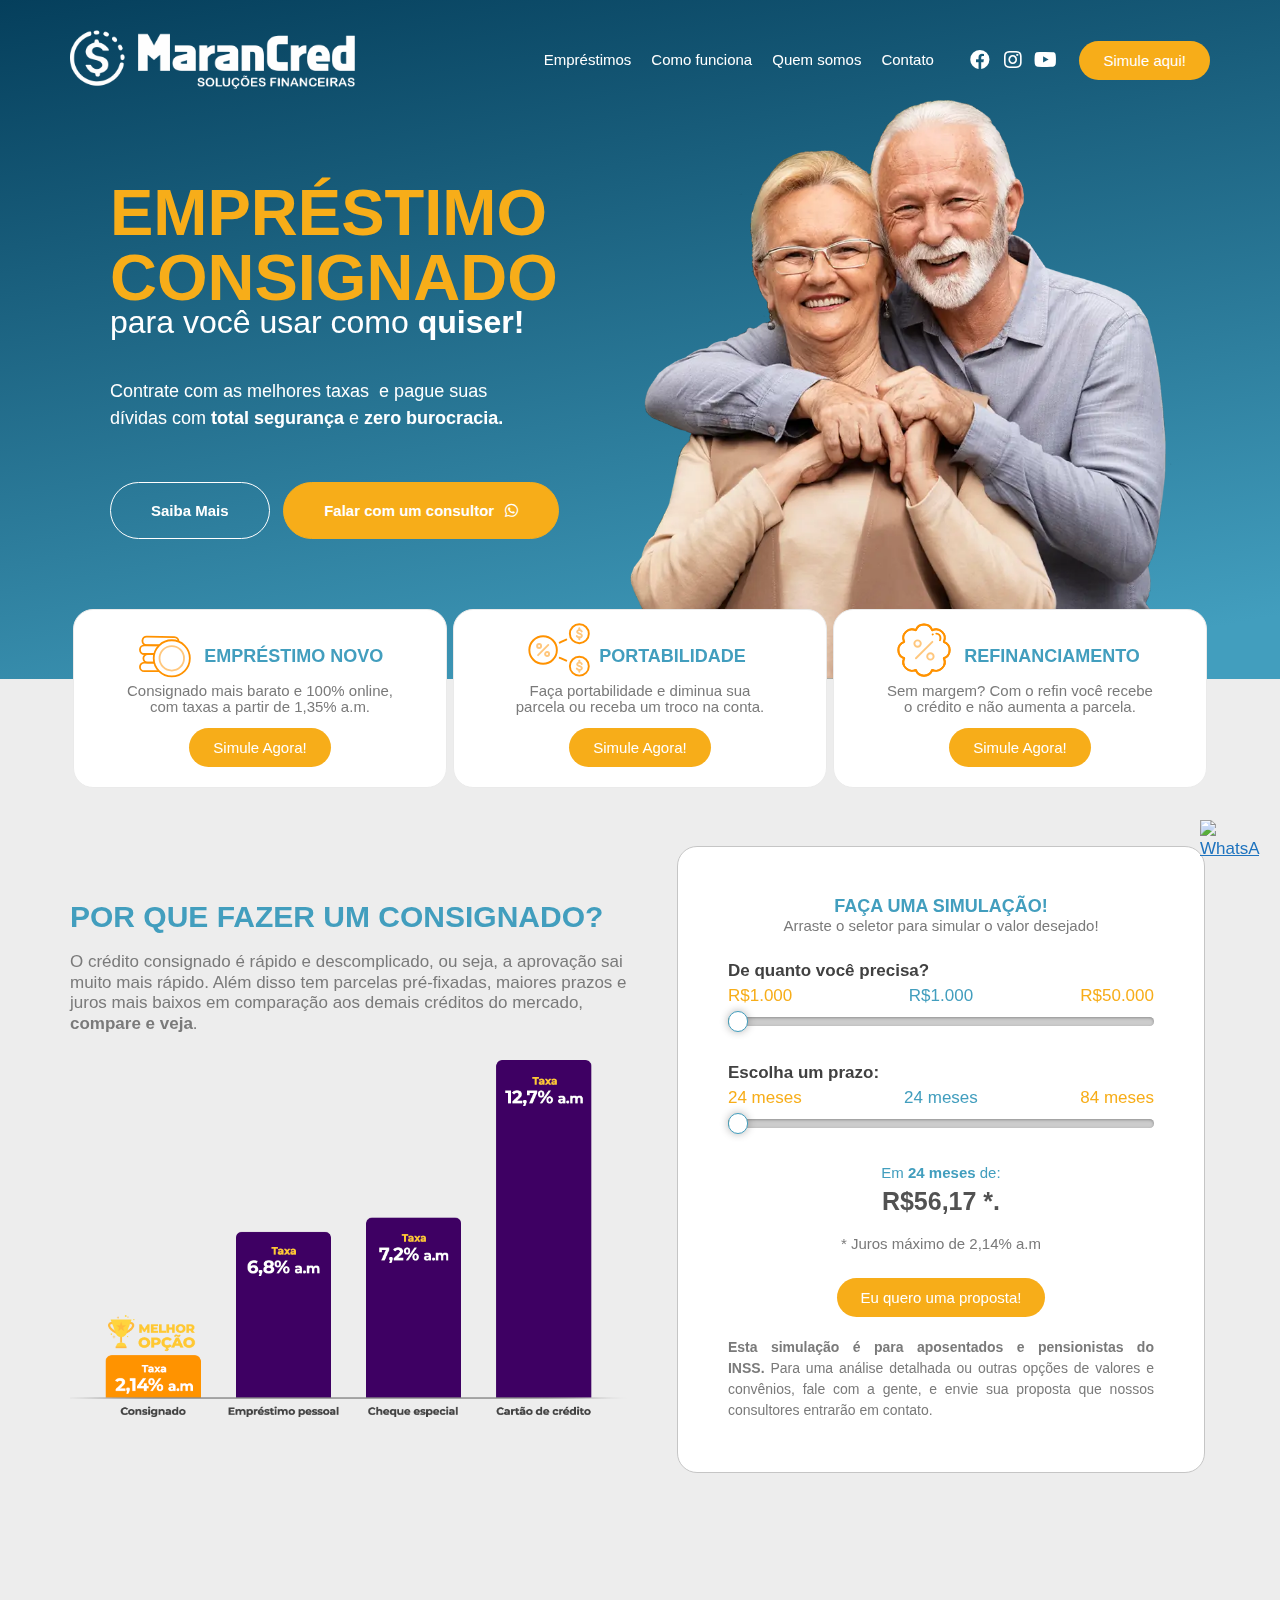
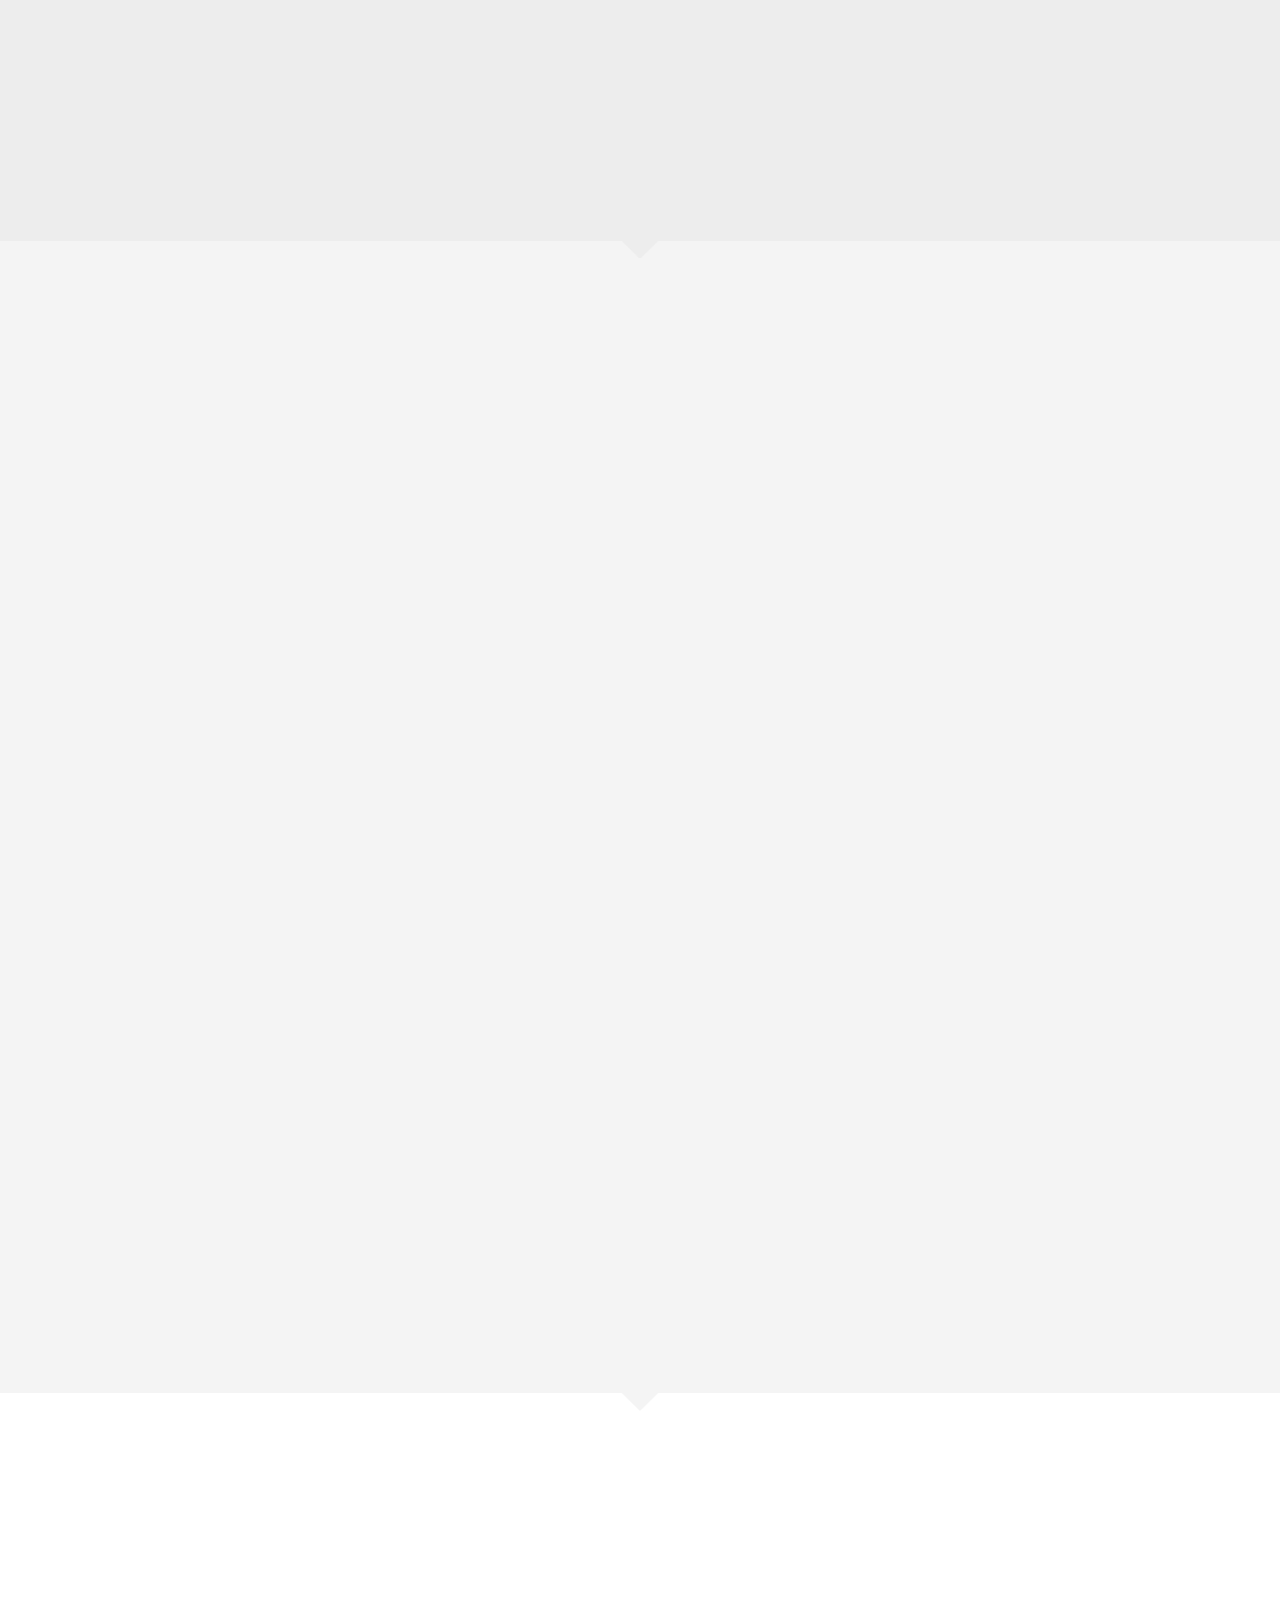
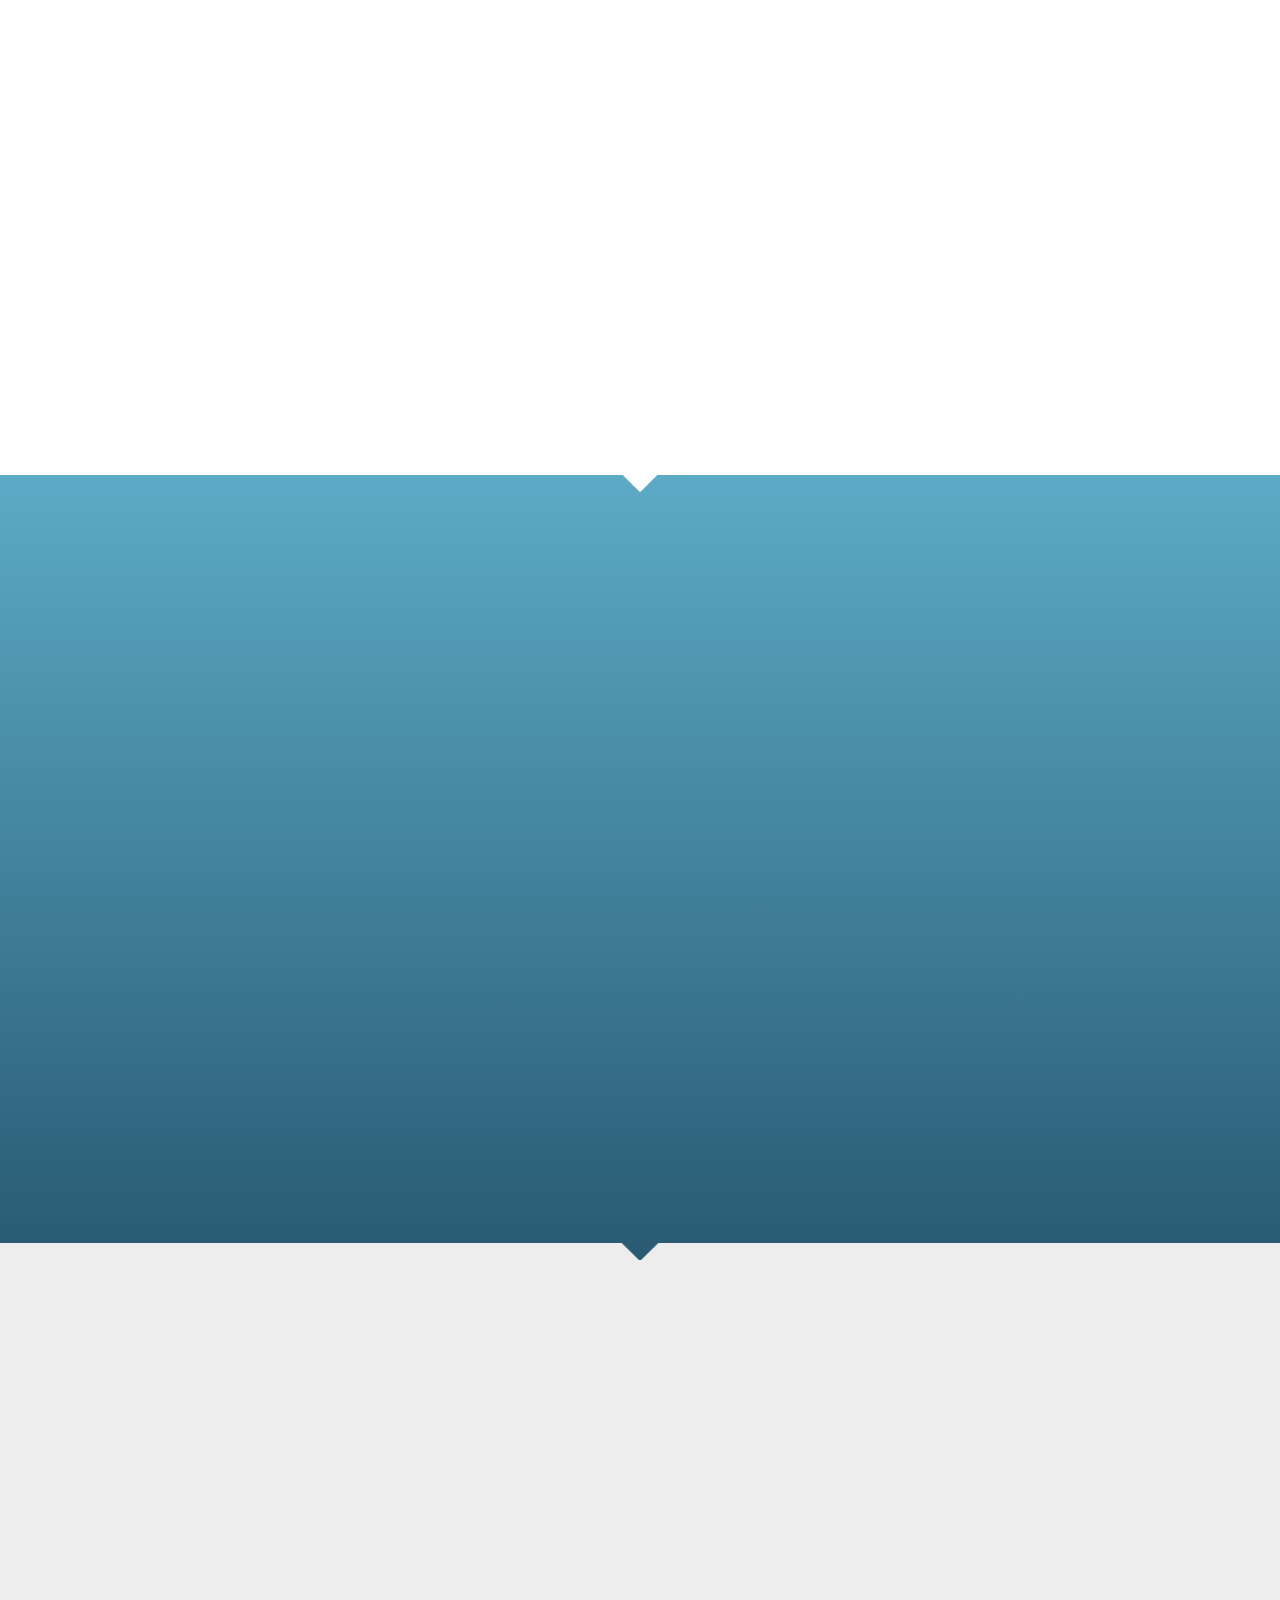
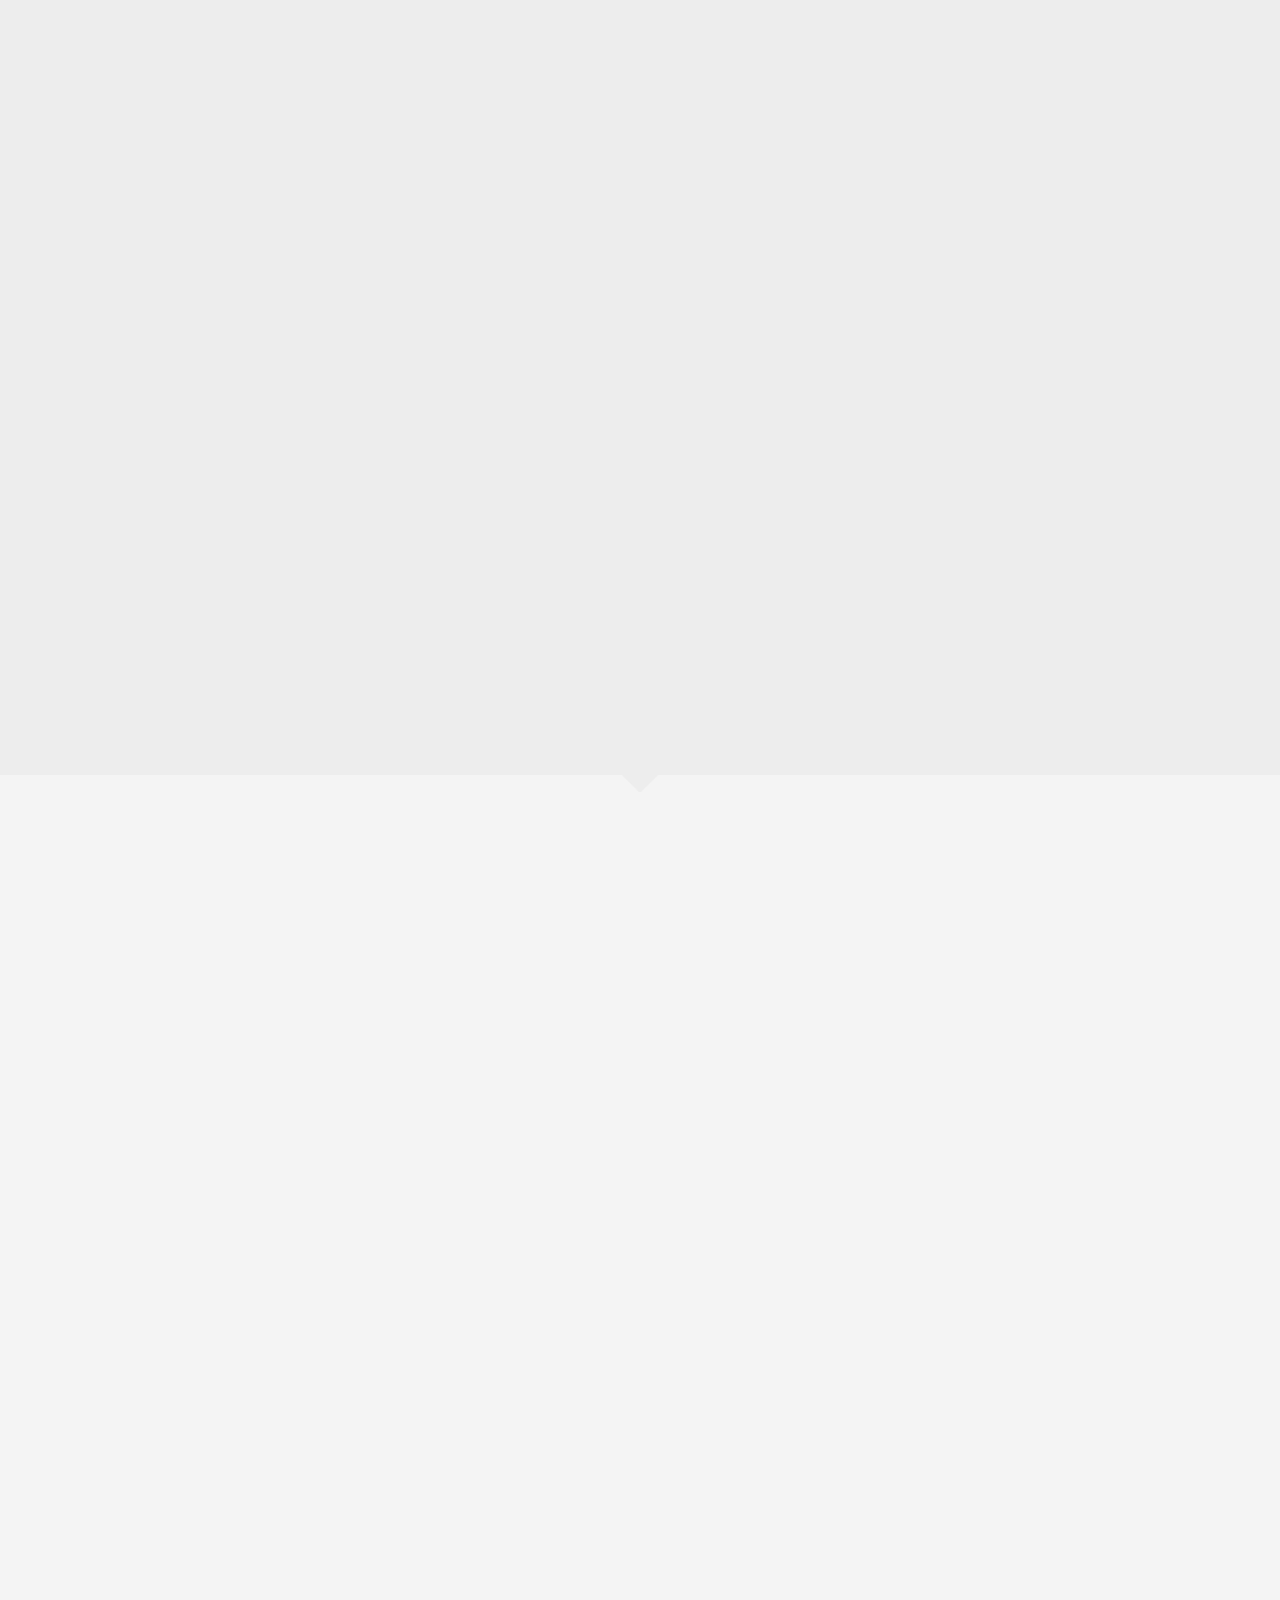
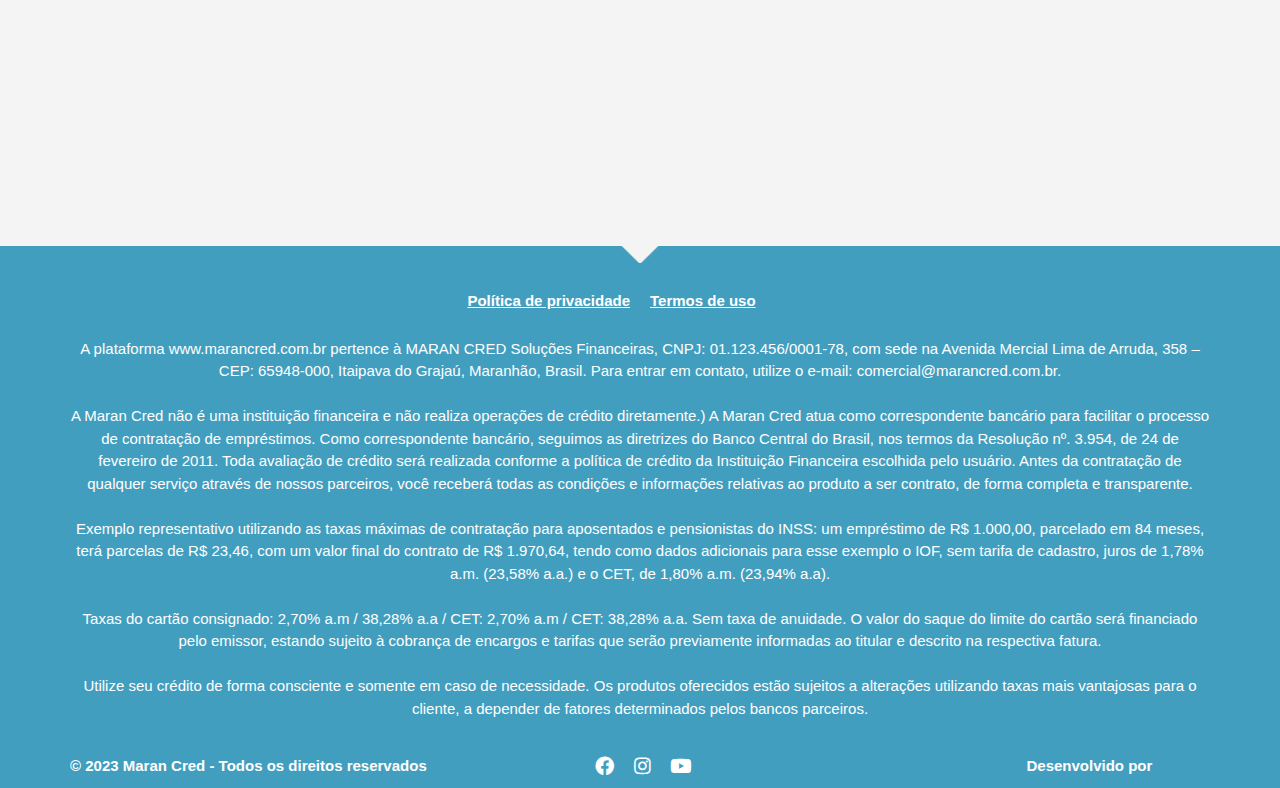
==== commit d756da3f: "Update index.htm" ====
--- a/index.htm
+++ b/index.htm
@@ -302,23 +302,23 @@
 			<div class="elementor-widget-wrap elementor-element-populated">
 								<section class="elementor-section elementor-inner-section elementor-element elementor-element-6598811 elementor-section-boxed elementor-section-height-default elementor-section-height-default" data-id="6598811" data-element_type="section">
 						<div class="elementor-container elementor-column-gap-no">
-					<div class="elementor-column elementor-col-50 elementor-inner-column elementor-element elementor-element-c244d5c" data-id="c244d5c" data-element_type="column">
-			<div class="elementor-widget-wrap elementor-element-populated">
-								<div class="elementor-element elementor-element-072add4 elementor-align-right elementor-widget elementor-widget-lottie" data-id="072add4" data-element_type="widget" data-settings="{&quot;source_json&quot;:{&quot;url&quot;:&quot;http:\/\/inss.hackeandoconsignado.com.br\/wp-content\/uploads\/2022\/05\/945-dividends-outline-edited.json&quot;,&quot;id&quot;:58,&quot;alt&quot;:&quot;&quot;,&quot;source&quot;:&quot;library&quot;},&quot;source&quot;:&quot;media_file&quot;,&quot;caption_source&quot;:&quot;none&quot;,&quot;link_to&quot;:&quot;none&quot;,&quot;trigger&quot;:&quot;arriving_to_viewport&quot;,&quot;viewport&quot;:{&quot;unit&quot;:&quot;%&quot;,&quot;size&quot;:&quot;&quot;,&quot;sizes&quot;:{&quot;start&quot;:0,&quot;end&quot;:100}},&quot;play_speed&quot;:{&quot;unit&quot;:&quot;px&quot;,&quot;size&quot;:1,&quot;sizes&quot;:[]},&quot;start_point&quot;:{&quot;unit&quot;:&quot;%&quot;,&quot;size&quot;:&quot;0&quot;,&quot;sizes&quot;:[]},&quot;end_point&quot;:{&quot;unit&quot;:&quot;%&quot;,&quot;size&quot;:&quot;100&quot;,&quot;sizes&quot;:[]},&quot;renderer&quot;:&quot;svg&quot;}" data-widget_type="lottie.default">
-				<div class="elementor-widget-container">
-			<div class="e-lottie__container"><div class="e-lottie__animation"></div></div>		</div>
-				</div>
-					</div>
-		</div>
-				<div class="elementor-column elementor-col-50 elementor-inner-column elementor-element elementor-element-06af018" data-id="06af018" data-element_type="column">
-			<div class="elementor-widget-wrap elementor-element-populated">
-								<div class="elementor-element elementor-element-41598c8 elementor-widget elementor-widget-heading" data-id="41598c8" data-element_type="widget" data-widget_type="heading.default">
-				<div class="elementor-widget-container">
-			<h2 class="elementor-heading-title elementor-size-default">Portabilidade</h2>		</div>
-				</div>
-					</div>
-		</div>
-							</div>
+											<div class="elementor-column elementor-col-50 elementor-inner-column elementor-element elementor-element-c244d5c" data-id="c244d5c" data-element_type="column">
+									<div class="elementor-widget-wrap elementor-element-populated">
+														<div class="elementor-element elementor-element-072add4 elementor-align-right elementor-widget elementor-widget-lottie" data-id="072add4" data-element_type="widget" data-settings="{&quot;source_json&quot;:{&quot;url&quot;:&quot;http:\/\/inss.hackeandoconsignado.com.br\/wp-content\/uploads\/2022\/05\/945-dividends-outline-edited.json&quot;,&quot;id&quot;:58,&quot;alt&quot;:&quot;&quot;,&quot;source&quot;:&quot;library&quot;},&quot;source&quot;:&quot;media_file&quot;,&quot;caption_source&quot;:&quot;none&quot;,&quot;link_to&quot;:&quot;none&quot;,&quot;trigger&quot;:&quot;arriving_to_viewport&quot;,&quot;viewport&quot;:{&quot;unit&quot;:&quot;%&quot;,&quot;size&quot;:&quot;&quot;,&quot;sizes&quot;:{&quot;start&quot;:0,&quot;end&quot;:100}},&quot;play_speed&quot;:{&quot;unit&quot;:&quot;px&quot;,&quot;size&quot;:1,&quot;sizes&quot;:[]},&quot;start_point&quot;:{&quot;unit&quot;:&quot;%&quot;,&quot;size&quot;:&quot;0&quot;,&quot;sizes&quot;:[]},&quot;end_point&quot;:{&quot;unit&quot;:&quot;%&quot;,&quot;size&quot;:&quot;100&quot;,&quot;sizes&quot;:[]},&quot;renderer&quot;:&quot;svg&quot;}" data-widget_type="lottie.default">
+										<div class="elementor-widget-container">
+									<div class="e-lottie__container"><div class="e-lottie__animation"><svg xmlns="http://www.w3.org/2000/svg" viewBox="0 0 500 500" width="500" height="500" preserveAspectRatio="xMidYMid meet" style="width: 100%; height: 100%; transform: translate3d(0px, 0px, 0px);"><defs><clipPath id="__lottie_element_40"><rect width="500" height="500" x="0" y="0"></rect></clipPath></defs><g clip-path="url(#__lottie_element_40)"><g transform="matrix(1,0,0,1,80.582275390625,-49.29736328125)" opacity="0.08957272727262577" style="display: none;"><g opacity="1" transform="matrix(1,0,0,1,0,0)"><g opacity="1" transform="matrix(1,0,0,1,377.10198974609375,148.13099670410156)"><path stroke-linecap="round" stroke-linejoin="round" fill-opacity="0" stroke="rgb(255,199,125)" stroke-opacity="1" stroke-width="12.04" d=" M7.469575881958008,-6.896364688873291 C5.538728713989258,-10.199679374694824 1.3045694828033447,-12.217463493347168 -2.4551477432250977,-10.997883796691895 C-4.516479015350342,-10.329215049743652 -6.24783992767334,-8.504552841186523 -6.47709321975708,-6.34971284866333 C-7.3464035987854,1.8341819047927856 7.848508834838867,-2.3850417137145996 7.644710540771484,5.9740400314331055 C7.609683513641357,7.4091973304748535 6.8338303565979,8.7709379196167 5.727746963500977,9.685898780822754 C4.621663570404053,10.600859642028809 3.2120132446289062,11.097704887390137 1.7875312566757202,11.278203964233398 C-1.7833234071731567,11.731502532958984 -5.421972274780273,10.175328254699707 -7.646814823150635,7.36980676651001"></path></g><g opacity="1" transform="matrix(1,0,0,1,377.10198974609375,177.15199279785156)"><path stroke-linecap="round" stroke-linejoin="round" fill-opacity="0" stroke="rgb(255,199,125)" stroke-opacity="1" stroke-width="12.04" d=" M0,-12.135066032409668 C0,-12.135066032409668 0,-17.682262420654297 0,-17.682262420654297"></path></g><g opacity="1" transform="matrix(1,0,0,1,377.10198974609375,119.09600067138672)"><path stroke-linecap="round" stroke-linejoin="round" fill-opacity="0" stroke="rgb(255,199,125)" stroke-opacity="1" stroke-width="12.04" d=" M0,17.682586669921875 C0,17.682586669921875 0,12.147066116333008 0,12.147066116333008"></path></g></g><g opacity="1" transform="matrix(1,0,0,1,377.10198974609375,148.13099670410156)"><path stroke-linecap="round" stroke-linejoin="round" fill-opacity="0" stroke="rgb(255,146,0)" stroke-opacity="1" stroke-width="12.04" d=" M28.79872703552246,0 C28.79872703552246,15.905075073242188 15.905075073242188,28.79872703552246 0,28.79872703552246 C-15.905075073242188,28.79872703552246 -28.79872703552246,15.905075073242188 -28.79872703552246,0 C-28.79872703552246,-15.905075073242188 -15.905075073242188,-28.79872703552246 0,-28.79872703552246 C15.905075073242188,-28.79872703552246 28.79872703552246,-15.905075073242188 28.79872703552246,0z"></path></g></g><g transform="matrix(1,0,0,1,87.21844482421875,237.12893676757812)" opacity="0.08957272727262577" style="display: none;"><g opacity="1" transform="matrix(1,0,0,1,0,0)"><g opacity="1" transform="matrix(1,0,0,1,377.10198974609375,148.13099670410156)"><path stroke-linecap="round" stroke-linejoin="round" fill-opacity="0" stroke="rgb(255,199,125)" stroke-opacity="1" stroke-width="12.04" d=" M7.469575881958008,-6.896364688873291 C5.538728713989258,-10.199679374694824 1.3045694828033447,-12.217463493347168 -2.4551477432250977,-10.997883796691895 C-4.516479015350342,-10.329215049743652 -6.24783992767334,-8.504552841186523 -6.47709321975708,-6.34971284866333 C-7.3464035987854,1.8341819047927856 7.848508834838867,-2.3850417137145996 7.644710540771484,5.9740400314331055 C7.609683513641357,7.4091973304748535 6.8338303565979,8.7709379196167 5.727746963500977,9.685898780822754 C4.621663570404053,10.600859642028809 3.2120132446289062,11.097704887390137 1.7875312566757202,11.278203964233398 C-1.7833234071731567,11.731502532958984 -5.421972274780273,10.175328254699707 -7.646814823150635,7.36980676651001"></path></g><g opacity="1" transform="matrix(1,0,0,1,377.10198974609375,177.15199279785156)"><path stroke-linecap="round" stroke-linejoin="round" fill-opacity="0" stroke="rgb(255,199,125)" stroke-opacity="1" stroke-width="12.04" d=" M0,-12.135066032409668 C0,-12.135066032409668 0,-17.682262420654297 0,-17.682262420654297"></path></g><g opacity="1" transform="matrix(1,0,0,1,377.10198974609375,119.09600067138672)"><path stroke-linecap="round" stroke-linejoin="round" fill-opacity="0" stroke="rgb(255,199,125)" stroke-opacity="1" stroke-width="12.04" d=" M0,17.682586669921875 C0,17.682586669921875 0,12.147066116333008 0,12.147066116333008"></path></g></g><g opacity="1" transform="matrix(1,0,0,1,377.10198974609375,148.13099670410156)"><path stroke-linecap="round" stroke-linejoin="round" fill-opacity="0" stroke="rgb(255,146,0)" stroke-opacity="1" stroke-width="12.04" d=" M28.79872703552246,0 C28.79872703552246,15.905075073242188 15.905075073242188,28.79872703552246 0,28.79872703552246 C-15.905075073242188,28.79872703552246 -28.79872703552246,15.905075073242188 -28.79872703552246,0 C-28.79872703552246,-15.905075073242188 -15.905075073242188,-28.79872703552246 0,-28.79872703552246 C15.905075073242188,-28.79872703552246 28.79872703552246,-15.905075073242188 28.79872703552246,0z"></path></g></g><g style="display: block;" transform="matrix(1,0,0,1,0.0000152587890625,0)" opacity="1"><g opacity="1" transform="matrix(1,0,0,1,0,0)"><g opacity="1" transform="matrix(1,0,0,1,377.10198974609375,148.13099670410156)"><path stroke-linecap="round" stroke-linejoin="round" fill-opacity="0" stroke="rgb(255,199,125)" stroke-opacity="1" stroke-width="12.04" d=" M15.359999656677246,-14.180999755859375 C11.388999938964844,-20.974000930786133 2.683000087738037,-25.121999740600586 -5.047999858856201,-22.614999771118164 C-9.28600025177002,-21.240999221801758 -12.847999572753906,-17.48900032043457 -13.319000244140625,-13.057000160217285 C-15.105999946594238,3.7709999084472656 16.138999938964844,-4.9029998779296875 15.720000267028809,12.28600025177002 C15.64799976348877,15.23799991607666 14.053999900817871,18.035999298095703 11.779000282287598,19.91699981689453 C9.503999710083008,21.79800033569336 6.605000019073486,22.820999145507812 3.6760001182556152,23.19300079345703 C-3.6679999828338623,24.125999450683594 -11.14900016784668,20.924999237060547 -15.723999977111816,15.154999732971191"></path></g><g opacity="1" transform="matrix(1,0,0,1,377.10198974609375,177.15199279785156)"><path stroke-linecap="round" stroke-linejoin="round" fill-opacity="0" stroke="rgb(255,199,125)" stroke-opacity="1" stroke-width="12.04" d=" M0,5.703000068664551 C0,5.703000068664551 0,-5.703000068664551 0,-5.703000068664551"></path></g><g opacity="1" transform="matrix(1,0,0,1,377.10198974609375,119.09600067138672)"><path stroke-linecap="round" stroke-linejoin="round" fill-opacity="0" stroke="rgb(255,199,125)" stroke-opacity="1" stroke-width="12.04" d=" M0,5.690999984741211 C0,5.690999984741211 0,-5.690999984741211 0,-5.690999984741211"></path></g></g><g opacity="1" transform="matrix(1,0,0,1,377.10198974609375,148.13099670410156)"><path stroke-linecap="round" stroke-linejoin="round" fill-opacity="0" stroke="rgb(255,146,0)" stroke-opacity="1" stroke-width="12.04" d=" M59.21900177001953,0 C59.21900177001953,32.70600128173828 32.70600128173828,59.21900177001953 0,59.21900177001953 C-32.70600128173828,59.21900177001953 -59.21900177001953,32.70600128173828 -59.21900177001953,0 C-59.21900177001953,-32.70600128173828 -32.70600128173828,-59.21900177001953 0,-59.21900177001953 C32.70600128173828,-59.21900177001953 59.21900177001953,-32.70600128173828 59.21900177001953,0z"></path></g></g><g style="display: block;" transform="matrix(1,0,0,1,0.0000152587890625,203)" opacity="1"><g opacity="1" transform="matrix(1,0,0,1,0,0)"><g opacity="1" transform="matrix(1,0,0,1,377.10198974609375,148.13099670410156)"><path stroke-linecap="round" stroke-linejoin="round" fill-opacity="0" stroke="rgb(255,199,125)" stroke-opacity="1" stroke-width="12.04" d=" M15.359999656677246,-14.180999755859375 C11.388999938964844,-20.974000930786133 2.683000087738037,-25.121999740600586 -5.047999858856201,-22.614999771118164 C-9.28600025177002,-21.240999221801758 -12.847999572753906,-17.48900032043457 -13.319000244140625,-13.057000160217285 C-15.105999946594238,3.7709999084472656 16.138999938964844,-4.9029998779296875 15.720000267028809,12.28600025177002 C15.64799976348877,15.23799991607666 14.053999900817871,18.035999298095703 11.779000282287598,19.91699981689453 C9.503999710083008,21.79800033569336 6.605000019073486,22.820999145507812 3.6760001182556152,23.19300079345703 C-3.6679999828338623,24.125999450683594 -11.14900016784668,20.924999237060547 -15.723999977111816,15.154999732971191"></path></g><g opacity="1" transform="matrix(1,0,0,1,377.10198974609375,177.15199279785156)"><path stroke-linecap="round" stroke-linejoin="round" fill-opacity="0" stroke="rgb(255,199,125)" stroke-opacity="1" stroke-width="12.04" d=" M0,5.703000068664551 C0,5.703000068664551 0,-5.703000068664551 0,-5.703000068664551"></path></g><g opacity="1" transform="matrix(1,0,0,1,377.10198974609375,119.09600067138672)"><path stroke-linecap="round" stroke-linejoin="round" fill-opacity="0" stroke="rgb(255,199,125)" stroke-opacity="1" stroke-width="12.04" d=" M0,5.690999984741211 C0,5.690999984741211 0,-5.690999984741211 0,-5.690999984741211"></path></g></g><g opacity="1" transform="matrix(1,0,0,1,377.10198974609375,148.13099670410156)"><path stroke-linecap="round" stroke-linejoin="round" fill-opacity="0" stroke="rgb(255,146,0)" stroke-opacity="1" stroke-width="12.04" d=" M59.21900177001953,0 C59.21900177001953,32.70600128173828 32.70600128173828,59.21900177001953 0,59.21900177001953 C-32.70600128173828,59.21900177001953 -59.21900177001953,32.70600128173828 -59.21900177001953,0 C-59.21900177001953,-32.70600128173828 -32.70600128173828,-59.21900177001953 0,-59.21900177001953 C32.70600128173828,-59.21900177001953 59.21900177001953,-32.70600128173828 59.21900177001953,0z"></path></g></g><g transform="matrix(1,0,0,1,0,0)" opacity="1" style="display: block;"><g opacity="1" transform="matrix(1,0,0,1,150.63099670410156,250)"><path stroke-linecap="round" stroke-linejoin="round" fill-opacity="0" stroke="rgb(255,146,0)" stroke-opacity="1" stroke-width="12.04" d=" M86.0250015258789,0 C86.0250015258789,47.5099983215332 47.5099983215332,86.0250015258789 0,86.0250015258789 C-47.5099983215332,86.0250015258789 -86.0250015258789,47.5099983215332 -86.0250015258789,0 C-86.0250015258789,-47.5099983215332 -47.5099983215332,-86.0250015258789 0,-86.0250015258789 C47.5099983215332,-86.0250015258789 86.0250015258789,-47.5099983215332 86.0250015258789,0z"></path></g><g opacity="1" transform="matrix(1,0,0,1,0,0)"><path stroke-linecap="butt" stroke-linejoin="miter" fill-opacity="0" stroke-miterlimit="4" stroke="rgb(255,255,255)" stroke-opacity="1" stroke-width="12.04" d=" M183.25,218.21 C183.25,218.21 119.31,282.16 119.31,282.16 M163.13,274.89 C163.13,267.99 168.72,262.39 175.62,262.39 C182.52,262.39 188.12,267.99 188.12,274.89 C188.12,281.79 182.52,287.38 175.62,287.38 C168.72,287.38 163.13,281.79 163.13,274.89z M113.14,225.11 C113.14,218.21 118.74,212.62 125.64,212.62 C132.54,212.62 138.14,218.21 138.14,225.11 C138.14,232.01 132.54,237.61 125.64,237.61 C118.74,237.61 113.14,232.01 113.14,225.11z"></path><g opacity="1" transform="matrix(1,0,0,1,125.63999938964844,225.11300659179688)"><path stroke-linecap="round" stroke-linejoin="round" fill-opacity="0" stroke="rgb(255,199,125)" stroke-opacity="1" stroke-width="12.04" d=" M57.61000061035156,-6.89900016784668 C57.61000061035156,-6.89900016784668 -6.331999778747559,57.042999267578125 -6.331999778747559,57.042999267578125 M37.48699951171875,49.77399826049805 C37.48699951171875,42.87300109863281 43.082000732421875,37.27799987792969 49.983001708984375,37.27799987792969 C56.88399887084961,37.27799987792969 62.479000091552734,42.87300109863281 62.479000091552734,49.77399826049805 C62.479000091552734,56.67499923706055 56.88399887084961,62.27000045776367 49.983001708984375,62.27000045776367 C43.082000732421875,62.27000045776367 37.48699951171875,56.67499923706055 37.48699951171875,49.77399826049805z M-12.496000289916992,0 C-12.496000289916992,-6.901000022888184 -6.901000022888184,-12.496000289916992 0,-12.496000289916992 C6.901000022888184,-12.496000289916992 12.496000289916992,-6.901000022888184 12.496000289916992,0 C12.496000289916992,6.901000022888184 6.901000022888184,12.496000289916992 0,12.496000289916992 C-6.901000022888184,12.496000289916992 -12.496000289916992,6.901000022888184 -12.496000289916992,0z"></path></g></g></g><g transform="matrix(1,0,0,1,270.333984375,322.6719970703125)" opacity="1" style="display: block;"><g opacity="1" transform="matrix(1,0,0,1,0,0)"><path stroke-linecap="round" stroke-linejoin="round" fill-opacity="0" stroke="rgb(255,146,0)" stroke-opacity="1" stroke-width="12.04" d=" M25.02199935913086,-137.96600341796875 C11.800000190734863,-131.7220001220703 -2.0490000247955322,-125.18099975585938 -15.720000267028809,-118.7239990234375 M24.915000915527344,-5.804999828338623 C11.70300006866455,-11.623000144958496 -2.135999917984009,-17.718000411987305 -15.79699993133545,-23.733999252319336"></path></g></g><g class="com" style="display: none;"><g><path></path></g><g><path></path></g><g><path></path></g><g><path></path></g><g><path></path></g><g><path></path></g><g><path></path></g><g><path></path></g><g><path></path></g><g><path></path></g><g><path></path></g><g><path></path></g></g></g></svg></div></div>		</div>
+										</div>
+											</div>
+								</div>
+										<div class="elementor-column elementor-col-50 elementor-inner-column elementor-element elementor-element-06af018" data-id="06af018" data-element_type="column">
+									<div class="elementor-widget-wrap elementor-element-populated">
+														<div class="elementor-element elementor-element-41598c8 elementor-widget elementor-widget-heading" data-id="41598c8" data-element_type="widget" data-widget_type="heading.default">
+										<div class="elementor-widget-container">
+									<h2 class="elementor-heading-title elementor-size-default">Portabilidade</h2>		</div>
+										</div>
+											</div>
+								</div>
+													</div>
 		</section>
 				<div class="elementor-element elementor-element-c1645f0 elementor-widget elementor-widget-text-editor" data-id="c1645f0" data-element_type="widget" data-widget_type="text-editor.default">
 				<div class="elementor-widget-container">
@@ -341,23 +341,23 @@
 			<div class="elementor-widget-wrap elementor-element-populated">
 								<section class="elementor-section elementor-inner-section elementor-element elementor-element-23ba94c elementor-section-boxed elementor-section-height-default elementor-section-height-default" data-id="23ba94c" data-element_type="section">
 						<div class="elementor-container elementor-column-gap-no">
-					<div class="elementor-column elementor-col-50 elementor-inner-column elementor-element elementor-element-f03d4ad" data-id="f03d4ad" data-element_type="column">
-			<div class="elementor-widget-wrap elementor-element-populated">
-								<div class="elementor-element elementor-element-869dcca elementor-align-right elementor-widget elementor-widget-lottie" data-id="869dcca" data-element_type="widget" data-settings="{&quot;source_json&quot;:{&quot;url&quot;:&quot;http:\/\/inss.hackeandoconsignado.com.br\/wp-content\/uploads\/2022\/05\/1339-sale-outline-edited.json&quot;,&quot;id&quot;:57,&quot;alt&quot;:&quot;&quot;,&quot;source&quot;:&quot;library&quot;},&quot;source&quot;:&quot;media_file&quot;,&quot;caption_source&quot;:&quot;none&quot;,&quot;link_to&quot;:&quot;none&quot;,&quot;trigger&quot;:&quot;arriving_to_viewport&quot;,&quot;viewport&quot;:{&quot;unit&quot;:&quot;%&quot;,&quot;size&quot;:&quot;&quot;,&quot;sizes&quot;:{&quot;start&quot;:0,&quot;end&quot;:100}},&quot;play_speed&quot;:{&quot;unit&quot;:&quot;px&quot;,&quot;size&quot;:1,&quot;sizes&quot;:[]},&quot;start_point&quot;:{&quot;unit&quot;:&quot;%&quot;,&quot;size&quot;:&quot;0&quot;,&quot;sizes&quot;:[]},&quot;end_point&quot;:{&quot;unit&quot;:&quot;%&quot;,&quot;size&quot;:&quot;100&quot;,&quot;sizes&quot;:[]},&quot;renderer&quot;:&quot;svg&quot;}" data-widget_type="lottie.default">
-				<div class="elementor-widget-container">
-			<div class="e-lottie__container"><div class="e-lottie__animation"></div></div>		</div>
-				</div>
-					</div>
-		</div>
-				<div class="elementor-column elementor-col-50 elementor-inner-column elementor-element elementor-element-f2bcb90" data-id="f2bcb90" data-element_type="column">
-			<div class="elementor-widget-wrap elementor-element-populated">
-								<div class="elementor-element elementor-element-4673046 elementor-widget elementor-widget-heading" data-id="4673046" data-element_type="widget" data-widget_type="heading.default">
-				<div class="elementor-widget-container">
-			<h2 class="elementor-heading-title elementor-size-default">Refinanciamento</h2>		</div>
-				</div>
-					</div>
-		</div>
-							</div>
+											<div class="elementor-column elementor-col-50 elementor-inner-column elementor-element elementor-element-f03d4ad" data-id="f03d4ad" data-element_type="column">
+									<div class="elementor-widget-wrap elementor-element-populated">
+														<div class="elementor-element elementor-element-869dcca elementor-align-right elementor-widget elementor-widget-lottie" data-id="869dcca" data-element_type="widget" data-settings="{&quot;source_json&quot;:{&quot;url&quot;:&quot;http:\/\/inss.hackeandoconsignado.com.br\/wp-content\/uploads\/2022\/05\/1339-sale-outline-edited.json&quot;,&quot;id&quot;:57,&quot;alt&quot;:&quot;&quot;,&quot;source&quot;:&quot;library&quot;},&quot;source&quot;:&quot;media_file&quot;,&quot;caption_source&quot;:&quot;none&quot;,&quot;link_to&quot;:&quot;none&quot;,&quot;trigger&quot;:&quot;arriving_to_viewport&quot;,&quot;viewport&quot;:{&quot;unit&quot;:&quot;%&quot;,&quot;size&quot;:&quot;&quot;,&quot;sizes&quot;:{&quot;start&quot;:0,&quot;end&quot;:100}},&quot;play_speed&quot;:{&quot;unit&quot;:&quot;px&quot;,&quot;size&quot;:1,&quot;sizes&quot;:[]},&quot;start_point&quot;:{&quot;unit&quot;:&quot;%&quot;,&quot;size&quot;:&quot;0&quot;,&quot;sizes&quot;:[]},&quot;end_point&quot;:{&quot;unit&quot;:&quot;%&quot;,&quot;size&quot;:&quot;100&quot;,&quot;sizes&quot;:[]},&quot;renderer&quot;:&quot;svg&quot;}" data-widget_type="lottie.default">
+										<div class="elementor-widget-container">
+									<div class="e-lottie__container"><div class="e-lottie__animation"><svg xmlns="http://www.w3.org/2000/svg" viewBox="0 0 500 500" width="500" height="500" preserveAspectRatio="xMidYMid meet" style="width: 100%; height: 100%; transform: translate3d(0px, 0px, 0px);"><defs><clipPath id="__lottie_element_65"><rect width="500" height="500" x="0" y="0"></rect></clipPath><clipPath id="__lottie_element_73"><path d="M0,0 L500,0 L500,500 L0,500z"></path></clipPath><clipPath id="__lottie_element_92"><path d="M0,0 L500,0 L500,500 L0,500z"></path></clipPath></defs><g clip-path="url(#__lottie_element_65)"><g clip-path="url(#__lottie_element_92)" transform="matrix(1,0,0,1,0,0)" opacity="0" style="display: block;"><g transform="matrix(1,0,0,1,250.10499572753906,250.34100341796875)" opacity="1" style="display: block;"><g opacity="1" transform="matrix(1,0,0,1,0,0)"><path stroke-linecap="round" stroke-linejoin="round" fill-opacity="0" stroke="rgb(255,146,0)" stroke-opacity="1" stroke-width="12.04" d=" M54.077999114990234,-97.73600006103516 C54.3849983215332,-97.75499725341797 54.691001892089844,-97.77799987792969 54.99700164794922,-97.80699920654297"></path></g></g><g transform="matrix(1,0,0,1,250.10499572753906,250.34100341796875)" opacity="1" style="display: block;"><g opacity="1" transform="matrix(1,0,0,1,0,0)"><path stroke-linecap="round" stroke-linejoin="round" fill-opacity="0" stroke="rgb(255,146,0)" stroke-opacity="1" stroke-width="12.04" d=" M76.9530029296875,-102.7030029296875 C91.35199737548828,-101.8270034790039 102.75499725341797,-89.875 102.75499725341797,-75.25499725341797 C102.75499725341797,-70.79499816894531 101.69499969482422,-66.57499694824219 99.80500030517578,-62.845001220703125 C99.80500030517578,-62.845001220703125 99.5250015258789,-62.32500076293945 99.51499938964844,-62.28499984741211 C99.47799682617188,-62.196998596191406 99.44200134277344,-62.10900115966797 99.40599822998047,-62.02000045776367"></path></g></g><g transform="matrix(1,0,0,1,0,-0.34100341796875)" opacity="1" style="display: block;"><g opacity="1" transform="matrix(1,0,0,1,250,250.68099975585938)"><path stroke-linecap="round" stroke-linejoin="round" fill-opacity="0" stroke="rgb(255,146,0)" stroke-opacity="1" stroke-width="12.04" d=" M-123.93299865722656,-51.380001068115234 C-123.93299865722656,-51.380001068115234 -123.93299865722656,-51.380001068115234 -123.93299865722656,-51.380001068115234 C-145.93099975585938,-97.69599914550781 -97.6050033569336,-145.99200439453125 -51.303001403808594,-123.96499633789062 C-51.303001403808594,-123.96499633789062 -51.301998138427734,-123.96499633789062 -51.301998138427734,-123.96499633789062 C-51.301998138427734,-123.96499633789062 -51.301998138427734,-123.96499633789062 -51.301998138427734,-123.96499633789062 C-34.106998443603516,-172.27099609375 34.21500015258789,-172.24899291992188 51.380001068115234,-123.93299865722656 C51.380001068115234,-123.93299865722656 51.380001068115234,-123.93299865722656 51.380001068115234,-123.93299865722656 C51.380001068115234,-123.93299865722656 51.380001068115234,-123.93299865722656 51.380001068115234,-123.93299865722656 C97.69599914550781,-145.93099975585938 145.99200439453125,-97.6050033569336 123.96499633789062,-51.303001403808594 C123.96499633789062,-51.303001403808594 123.96499633789062,-51.303001403808594 123.96499633789062,-51.303001403808594 C123.96499633789062,-51.303001403808594 123.96499633789062,-51.301998138427734 123.96499633789062,-51.301998138427734 C172.27099609375,-34.106998443603516 172.24899291992188,34.21500015258789 123.93299865722656,51.380001068115234 C123.93299865722656,51.380001068115234 123.93299865722656,51.380001068115234 123.93299865722656,51.380001068115234 C123.93299865722656,51.380001068115234 123.93299865722656,51.380001068115234 123.93299865722656,51.380001068115234 C145.93099975585938,97.69599914550781 97.6050033569336,145.99200439453125 51.303001403808594,123.96499633789062 C51.303001403808594,123.96499633789062 51.303001403808594,123.96499633789062 51.303001403808594,123.96499633789062 C51.303001403808594,123.96499633789062 51.301998138427734,123.96499633789062 51.301998138427734,123.96499633789062 C34.106998443603516,172.27099609375 -34.21500015258789,172.24899291992188 -51.380001068115234,123.93299865722656 C-51.380001068115234,123.93299865722656 -51.380001068115234,123.93299865722656 -51.380001068115234,123.93299865722656 C-51.380001068115234,123.93299865722656 -51.380001068115234,123.93299865722656 -51.380001068115234,123.93299865722656 C-97.69599914550781,145.93099975585938 -145.99200439453125,97.6050033569336 -123.96499633789062,51.303001403808594 C-123.96499633789062,51.303001403808594 -123.96499633789062,51.303001403808594 -123.96499633789062,51.303001403808594 C-123.96499633789062,51.303001403808594 -123.96499633789062,51.301998138427734 -123.96499633789062,51.301998138427734 C-172.27099609375,34.106998443603516 -172.24899291992188,-34.21500015258789 -123.93299865722656,-51.380001068115234 C-123.93299865722656,-51.380001068115234 -123.93299865722656,-51.380001068115234 -123.93299865722656,-51.380001068115234z"></path></g></g><g transform="matrix(1,0,0,1,0,0)" opacity="1" style="display: block;"><g opacity="1" transform="matrix(1,0,0,1,209.88800048828125,210.05599975585938)"><path stroke-linecap="round" stroke-linejoin="round" fill-opacity="0" stroke="rgb(255,199,125)" stroke-opacity="1" stroke-width="12.04" d=" M92.46499633789062,-11.072999954223633 C92.46499633789062,-11.072999954223633 -10.163000106811523,91.55400085449219 -10.163000106811523,91.55400085449219 M60.167999267578125,79.88800048828125 C60.167999267578125,68.81099700927734 69.14700317382812,59.832000732421875 80.2239990234375,59.832000732421875 C91.3010025024414,59.832000732421875 100.27999877929688,68.81099700927734 100.27999877929688,79.88800048828125 C100.27999877929688,90.96499633789062 91.3010025024414,99.94400024414062 80.2239990234375,99.94400024414062 C69.14700317382812,99.94400024414062 60.167999267578125,90.96499633789062 60.167999267578125,79.88800048828125z M-20.055999755859375,0 C-20.055999755859375,-11.07699966430664 -11.07699966430664,-20.055999755859375 0,-20.055999755859375 C11.07699966430664,-20.055999755859375 20.055999755859375,-11.07699966430664 20.055999755859375,0 C20.055999755859375,11.07699966430664 11.07699966430664,20.055999755859375 0,20.055999755859375 C-11.07699966430664,20.055999755859375 -20.055999755859375,11.07699966430664 -20.055999755859375,0z"></path></g></g><g transform="matrix(1,0,0,1,0,-0.34100341796875)" opacity="1" style="display: block;"><g opacity="1" transform="matrix(1,0,0,1,250,250.68099975585938)"><path stroke-linecap="round" stroke-linejoin="round" fill-opacity="0" stroke="rgb(255,146,0)" stroke-opacity="1" stroke-width="12.04" d=" M-123.93299865722656,-51.380001068115234 C-123.93299865722656,-51.380001068115234 -123.93299865722656,-51.380001068115234 -123.93299865722656,-51.380001068115234 C-145.93099975585938,-97.69599914550781 -97.6050033569336,-145.99200439453125 -51.303001403808594,-123.96499633789062 C-51.303001403808594,-123.96499633789062 -51.301998138427734,-123.96499633789062 -51.301998138427734,-123.96499633789062 C-51.301998138427734,-123.96499633789062 -51.301998138427734,-123.96499633789062 -51.301998138427734,-123.96499633789062 C-34.106998443603516,-172.27099609375 34.21500015258789,-172.24899291992188 51.380001068115234,-123.93299865722656 C51.380001068115234,-123.93299865722656 51.380001068115234,-123.93299865722656 51.380001068115234,-123.93299865722656 C51.380001068115234,-123.93299865722656 51.380001068115234,-123.93299865722656 51.380001068115234,-123.93299865722656 C97.69599914550781,-145.93099975585938 145.99200439453125,-97.6050033569336 123.96499633789062,-51.303001403808594 C123.96499633789062,-51.303001403808594 123.96499633789062,-51.303001403808594 123.96499633789062,-51.303001403808594 C123.96499633789062,-51.303001403808594 123.96499633789062,-51.301998138427734 123.96499633789062,-51.301998138427734 C172.27099609375,-34.106998443603516 172.24899291992188,34.21500015258789 123.93299865722656,51.380001068115234 C123.93299865722656,51.380001068115234 123.93299865722656,51.380001068115234 123.93299865722656,51.380001068115234 C123.93299865722656,51.380001068115234 123.93299865722656,51.380001068115234 123.93299865722656,51.380001068115234 C145.93099975585938,97.69599914550781 97.6050033569336,145.99200439453125 51.303001403808594,123.96499633789062 C51.303001403808594,123.96499633789062 51.303001403808594,123.96499633789062 51.303001403808594,123.96499633789062 C51.303001403808594,123.96499633789062 51.301998138427734,123.96499633789062 51.301998138427734,123.96499633789062 C34.106998443603516,172.27099609375 -34.21500015258789,172.24899291992188 -51.380001068115234,123.93299865722656 C-51.380001068115234,123.93299865722656 -51.380001068115234,123.93299865722656 -51.380001068115234,123.93299865722656 C-51.380001068115234,123.93299865722656 -51.380001068115234,123.93299865722656 -51.380001068115234,123.93299865722656 C-97.69599914550781,145.93099975585938 -145.99200439453125,97.6050033569336 -123.96499633789062,51.303001403808594 C-123.96499633789062,51.303001403808594 -123.96499633789062,51.303001403808594 -123.96499633789062,51.303001403808594 C-123.96499633789062,51.303001403808594 -123.96499633789062,51.301998138427734 -123.96499633789062,51.301998138427734 C-172.27099609375,34.106998443603516 -172.24899291992188,-34.21500015258789 -123.93299865722656,-51.380001068115234 C-123.93299865722656,-51.380001068115234 -123.93299865722656,-51.380001068115234 -123.93299865722656,-51.380001068115234z"></path></g></g></g><g clip-path="url(#__lottie_element_73)" transform="matrix(1,0,0,1,0,0)" opacity="1" style="display: block;"><g transform="matrix(1,0,0,1,250.10499572753906,250.34100341796875)" opacity="1" style="display: block;"><g opacity="1" transform="matrix(1,0,0,1,0,0)"><path stroke-linecap="round" stroke-linejoin="round" fill-opacity="0" stroke="rgb(255,146,0)" stroke-opacity="1" stroke-width="12.04" d=" M54.077999114990234,-97.73600006103516 C54.3849983215332,-97.75499725341797 54.691001892089844,-97.77799987792969 54.99700164794922,-97.80699920654297"></path></g></g><g transform="matrix(1,0,0,1,250.10499572753906,250.34100341796875)" opacity="1" style="display: block;"><g opacity="1" transform="matrix(1,0,0,1,0,0)"><path stroke-linecap="round" stroke-linejoin="round" fill-opacity="0" stroke="rgb(255,146,0)" stroke-opacity="1" stroke-width="12.04" d=" M76.9530029296875,-102.7030029296875 C91.35199737548828,-101.8270034790039 102.75499725341797,-89.875 102.75499725341797,-75.25499725341797 C102.75499725341797,-70.79499816894531 101.69499969482422,-66.57499694824219 99.80500030517578,-62.845001220703125 C99.80500030517578,-62.845001220703125 99.5250015258789,-62.32500076293945 99.51499938964844,-62.28499984741211 C99.47799682617188,-62.196998596191406 99.44200134277344,-62.10900115966797 99.40599822998047,-62.02000045776367"></path></g></g><g transform="matrix(1,0,0,1,0,-0.34100341796875)" opacity="1" style="display: block;"><g opacity="1" transform="matrix(1,0,0,1,250,250.68099975585938)"><path stroke-linecap="round" stroke-linejoin="round" fill-opacity="0" stroke="rgb(255,146,0)" stroke-opacity="1" stroke-width="12.04" d=" M-123.93299865722656,-51.380001068115234 C-123.93299865722656,-51.380001068115234 -123.93299865722656,-51.380001068115234 -123.93299865722656,-51.380001068115234 C-145.93099975585938,-97.69599914550781 -97.6050033569336,-145.99200439453125 -51.303001403808594,-123.96499633789062 C-51.303001403808594,-123.96499633789062 -51.301998138427734,-123.96499633789062 -51.301998138427734,-123.96499633789062 C-51.301998138427734,-123.96499633789062 -51.301998138427734,-123.96499633789062 -51.301998138427734,-123.96499633789062 C-34.106998443603516,-172.27099609375 34.21500015258789,-172.24899291992188 51.380001068115234,-123.93299865722656 C51.380001068115234,-123.93299865722656 51.380001068115234,-123.93299865722656 51.380001068115234,-123.93299865722656 C51.380001068115234,-123.93299865722656 51.380001068115234,-123.93299865722656 51.380001068115234,-123.93299865722656 C97.69599914550781,-145.93099975585938 145.99200439453125,-97.6050033569336 123.96499633789062,-51.303001403808594 C123.96499633789062,-51.303001403808594 123.96499633789062,-51.303001403808594 123.96499633789062,-51.303001403808594 C123.96499633789062,-51.303001403808594 123.96499633789062,-51.301998138427734 123.96499633789062,-51.301998138427734 C172.27099609375,-34.106998443603516 172.24899291992188,34.21500015258789 123.93299865722656,51.380001068115234 C123.93299865722656,51.380001068115234 123.93299865722656,51.380001068115234 123.93299865722656,51.380001068115234 C123.93299865722656,51.380001068115234 123.93299865722656,51.380001068115234 123.93299865722656,51.380001068115234 C145.93099975585938,97.69599914550781 97.6050033569336,145.99200439453125 51.303001403808594,123.96499633789062 C51.303001403808594,123.96499633789062 51.303001403808594,123.96499633789062 51.303001403808594,123.96499633789062 C51.303001403808594,123.96499633789062 51.301998138427734,123.96499633789062 51.301998138427734,123.96499633789062 C34.106998443603516,172.27099609375 -34.21500015258789,172.24899291992188 -51.380001068115234,123.93299865722656 C-51.380001068115234,123.93299865722656 -51.380001068115234,123.93299865722656 -51.380001068115234,123.93299865722656 C-51.380001068115234,123.93299865722656 -51.380001068115234,123.93299865722656 -51.380001068115234,123.93299865722656 C-97.69599914550781,145.93099975585938 -145.99200439453125,97.6050033569336 -123.96499633789062,51.303001403808594 C-123.96499633789062,51.303001403808594 -123.96499633789062,51.303001403808594 -123.96499633789062,51.303001403808594 C-123.96499633789062,51.303001403808594 -123.96499633789062,51.301998138427734 -123.96499633789062,51.301998138427734 C-172.27099609375,34.106998443603516 -172.24899291992188,-34.21500015258789 -123.93299865722656,-51.380001068115234 C-123.93299865722656,-51.380001068115234 -123.93299865722656,-51.380001068115234 -123.93299865722656,-51.380001068115234z"></path></g></g><g transform="matrix(1,0,0,1,0,0)" opacity="1" style="display: block;"><g opacity="1" transform="matrix(1,0,0,1,209.88800048828125,210.05599975585938)"><path stroke-linecap="round" stroke-linejoin="round" fill-opacity="0" stroke="rgb(255,199,125)" stroke-opacity="1" stroke-width="12.04" d=" M92.46499633789062,-11.072999954223633 C92.46499633789062,-11.072999954223633 -10.163000106811523,91.55400085449219 -10.163000106811523,91.55400085449219 M60.167999267578125,79.88800048828125 C60.167999267578125,68.81099700927734 69.14700317382812,59.832000732421875 80.2239990234375,59.832000732421875 C91.3010025024414,59.832000732421875 100.27999877929688,68.81099700927734 100.27999877929688,79.88800048828125 C100.27999877929688,90.96499633789062 91.3010025024414,99.94400024414062 80.2239990234375,99.94400024414062 C69.14700317382812,99.94400024414062 60.167999267578125,90.96499633789062 60.167999267578125,79.88800048828125z M-20.055999755859375,0 C-20.055999755859375,-11.07699966430664 -11.07699966430664,-20.055999755859375 0,-20.055999755859375 C11.07699966430664,-20.055999755859375 20.055999755859375,-11.07699966430664 20.055999755859375,0 C20.055999755859375,11.07699966430664 11.07699966430664,20.055999755859375 0,20.055999755859375 C-11.07699966430664,20.055999755859375 -20.055999755859375,11.07699966430664 -20.055999755859375,0z"></path></g></g><g transform="matrix(1,0,0,1,0,-0.34100341796875)" opacity="1" style="display: block;"><g opacity="1" transform="matrix(1,0,0,1,250,250.68099975585938)"><path stroke-linecap="round" stroke-linejoin="round" fill-opacity="0" stroke="rgb(255,146,0)" stroke-opacity="1" stroke-width="12.04" d=" M-123.93299865722656,-51.380001068115234 C-123.93299865722656,-51.380001068115234 -123.93299865722656,-51.380001068115234 -123.93299865722656,-51.380001068115234 C-145.93099975585938,-97.69599914550781 -97.6050033569336,-145.99200439453125 -51.303001403808594,-123.96499633789062 C-51.303001403808594,-123.96499633789062 -51.301998138427734,-123.96499633789062 -51.301998138427734,-123.96499633789062 C-51.301998138427734,-123.96499633789062 -51.301998138427734,-123.96499633789062 -51.301998138427734,-123.96499633789062 C-34.106998443603516,-172.27099609375 34.21500015258789,-172.24899291992188 51.380001068115234,-123.93299865722656 C51.380001068115234,-123.93299865722656 51.380001068115234,-123.93299865722656 51.380001068115234,-123.93299865722656 C51.380001068115234,-123.93299865722656 51.380001068115234,-123.93299865722656 51.380001068115234,-123.93299865722656 C97.69599914550781,-145.93099975585938 145.99200439453125,-97.6050033569336 123.96499633789062,-51.303001403808594 C123.96499633789062,-51.303001403808594 123.96499633789062,-51.303001403808594 123.96499633789062,-51.303001403808594 C123.96499633789062,-51.303001403808594 123.96499633789062,-51.301998138427734 123.96499633789062,-51.301998138427734 C172.27099609375,-34.106998443603516 172.24899291992188,34.21500015258789 123.93299865722656,51.380001068115234 C123.93299865722656,51.380001068115234 123.93299865722656,51.380001068115234 123.93299865722656,51.380001068115234 C123.93299865722656,51.380001068115234 123.93299865722656,51.380001068115234 123.93299865722656,51.380001068115234 C145.93099975585938,97.69599914550781 97.6050033569336,145.99200439453125 51.303001403808594,123.96499633789062 C51.303001403808594,123.96499633789062 51.303001403808594,123.96499633789062 51.303001403808594,123.96499633789062 C51.303001403808594,123.96499633789062 51.301998138427734,123.96499633789062 51.301998138427734,123.96499633789062 C34.106998443603516,172.27099609375 -34.21500015258789,172.24899291992188 -51.380001068115234,123.93299865722656 C-51.380001068115234,123.93299865722656 -51.380001068115234,123.93299865722656 -51.380001068115234,123.93299865722656 C-51.380001068115234,123.93299865722656 -51.380001068115234,123.93299865722656 -51.380001068115234,123.93299865722656 C-97.69599914550781,145.93099975585938 -145.99200439453125,97.6050033569336 -123.96499633789062,51.303001403808594 C-123.96499633789062,51.303001403808594 -123.96499633789062,51.303001403808594 -123.96499633789062,51.303001403808594 C-123.96499633789062,51.303001403808594 -123.96499633789062,51.301998138427734 -123.96499633789062,51.301998138427734 C-172.27099609375,34.106998443603516 -172.24899291992188,-34.21500015258789 -123.93299865722656,-51.380001068115234 C-123.93299865722656,-51.380001068115234 -123.93299865722656,-51.380001068115234 -123.93299865722656,-51.380001068115234z"></path></g></g></g><g class="com" style="display: none;"><g><path></path></g><g><path></path></g><g><path></path></g><g><path></path></g><g><path></path></g><g><path></path></g><g><path></path></g><g><path></path></g><g><path></path></g><g><path></path></g><g><path></path></g><g><path></path></g></g></g></svg></div></div>		</div>
+										</div>
+											</div>
+								</div>
+										<div class="elementor-column elementor-col-50 elementor-inner-column elementor-element elementor-element-f2bcb90" data-id="f2bcb90" data-element_type="column">
+									<div class="elementor-widget-wrap elementor-element-populated">
+														<div class="elementor-element elementor-element-4673046 elementor-widget elementor-widget-heading" data-id="4673046" data-element_type="widget" data-widget_type="heading.default">
+										<div class="elementor-widget-container">
+									<h2 class="elementor-heading-title elementor-size-default">Refinanciamento</h2>		</div>
+										</div>
+											</div>
+								</div>
+													</div>
 		</section>
 				<div class="elementor-element elementor-element-cd9024e elementor-widget elementor-widget-text-editor" data-id="cd9024e" data-element_type="widget" data-widget_type="text-editor.default">
 				<div class="elementor-widget-container">
@@ -763,9 +763,9 @@
 					<div class="elementor-column elementor-col-25 elementor-inner-column elementor-element elementor-element-319f2e1 animated-slow elementor-invisible" data-id="319f2e1" data-element_type="column" data-settings="{&quot;animation&quot;:&quot;fadeInUp&quot;}">
 			<div class="elementor-widget-wrap elementor-element-populated">
 								<div class="elementor-element elementor-element-b6e0325 elementor-align-center elementor-widget elementor-widget-lottie" data-id="b6e0325" data-element_type="widget" data-settings="{&quot;source_json&quot;:{&quot;url&quot;:&quot;http:\/\/inss.hackeandoconsignado.com.br\/wp-content\/uploads\/2022\/05\/478-computer-display-outline-edited.json&quot;,&quot;id&quot;:112,&quot;alt&quot;:&quot;&quot;,&quot;source&quot;:&quot;library&quot;},&quot;source&quot;:&quot;media_file&quot;,&quot;caption_source&quot;:&quot;none&quot;,&quot;link_to&quot;:&quot;none&quot;,&quot;trigger&quot;:&quot;arriving_to_viewport&quot;,&quot;viewport&quot;:{&quot;unit&quot;:&quot;%&quot;,&quot;size&quot;:&quot;&quot;,&quot;sizes&quot;:{&quot;start&quot;:0,&quot;end&quot;:100}},&quot;play_speed&quot;:{&quot;unit&quot;:&quot;px&quot;,&quot;size&quot;:1,&quot;sizes&quot;:[]},&quot;start_point&quot;:{&quot;unit&quot;:&quot;%&quot;,&quot;size&quot;:&quot;0&quot;,&quot;sizes&quot;:[]},&quot;end_point&quot;:{&quot;unit&quot;:&quot;%&quot;,&quot;size&quot;:&quot;100&quot;,&quot;sizes&quot;:[]},&quot;renderer&quot;:&quot;svg&quot;}" data-widget_type="lottie.default">
-				<div class="elementor-widget-container">
-			<div class="e-lottie__container"><div class="e-lottie__animation"></div></div>		</div>
-				</div>
+												<div class="elementor-widget-container">
+											<div class="e-lottie__container"><div class="e-lottie__animation"><svg xmlns="http://www.w3.org/2000/svg" viewBox="0 0 500 500" width="500" height="500" preserveAspectRatio="xMidYMid meet" style="width: 100%; height: 100%; transform: translate3d(0px, 0px, 0px);"><defs><clipPath id="__lottie_element_110"><rect width="500" height="500" x="0" y="0"></rect></clipPath><mask id="__lottie_element_120" mask-type="alpha"><g transform="matrix(1,0,0,1,250,250)" opacity="1" style="display: block;"><path fill="rgb(255,0,0)" fill-opacity="1" d=" M162.0970001220703,55.1619987487793 C162.0970001220703,55.1619987487793 -162.0970001220703,55.1619987487793 -162.0970001220703,55.1619987487793 C-162.0970001220703,55.1619987487793 -162.0970001220703,-133.9219970703125 -162.0970001220703,-133.9219970703125 C-162.0970001220703,-133.9219970703125 162.0970001220703,-133.9219970703125 162.0970001220703,-133.9219970703125 C162.0970001220703,-133.9219970703125 162.0970001220703,55.1619987487793 162.0970001220703,55.1619987487793z"></path><g opacity="1" transform="matrix(1,0,0,1,0,0)"><path stroke-linecap="round" stroke-linejoin="round" fill-opacity="0" stroke="rgb(18,19,49)" stroke-opacity="1" stroke-width="0" d=" M162.0970001220703,55.1619987487793 C162.0970001220703,55.1619987487793 -162.0970001220703,55.1619987487793 -162.0970001220703,55.1619987487793 C-162.0970001220703,55.1619987487793 -162.0970001220703,-133.9219970703125 -162.0970001220703,-133.9219970703125 C-162.0970001220703,-133.9219970703125 162.0970001220703,-133.9219970703125 162.0970001220703,-133.9219970703125 C162.0970001220703,-133.9219970703125 162.0970001220703,55.1619987487793 162.0970001220703,55.1619987487793z"></path></g></g></mask></defs><g clip-path="url(#__lottie_element_110)"><g mask="url(#__lottie_element_120)" style="display: block;"><g transform="matrix(1,0,0,1,197,282)" opacity="1"><g opacity="1" transform="matrix(1,0,0,1,0,0)"><path fill="rgb(255,146,0)" fill-opacity="1" d=" M217.5,-177 C217.5,-177 473,90.5 473,90.5 M252.5,-177 C252.5,-177 508,90.5 508,90.5"></path><path stroke-linecap="butt" stroke-linejoin="miter" fill-opacity="0" stroke-miterlimit="4" style="mix-blend-mode: soft-light;" stroke="rgb(255,199,125)" stroke-opacity="1" stroke-width="12.6" d=" M217.5,-177 C217.5,-177 473,90.5 473,90.5 M252.5,-177 C252.5,-177 508,90.5 508,90.5"></path></g></g></g><g transform="matrix(1,0,0,1,250,250)" opacity="1" style="display: block;"><g opacity="1" transform="matrix(1,0,0,1,0,0)"><path stroke-linecap="round" stroke-linejoin="round" fill-opacity="0" stroke="rgb(255,199,125)" stroke-opacity="1" stroke-width="12.6" d=" M52.16999816894531,160.28900146484375 C52.16999816894531,160.28900146484375 32.231998443603516,143.125 32.231998443603516,143.125 C32.231998443603516,143.125 24.63800048828125,114.07499694824219 24.63800048828125,114.07499694824219 C24.63800048828125,114.07499694824219 -24.63800048828125,114.07499694824219 -24.63800048828125,114.07499694824219 C-24.63800048828125,114.07499694824219 -32.233001708984375,143.125 -32.233001708984375,143.125 C-32.233001708984375,143.125 -52.16999816894531,160.28900146484375 -52.16999816894531,160.28900146484375 C-52.16999816894531,160.28900146484375 52.16999816894531,160.28900146484375 52.16999816894531,160.28900146484375z"></path></g><g opacity="1" transform="matrix(1,0,0,1,0,0)"><path stroke-linecap="round" stroke-linejoin="round" fill-opacity="0" stroke="rgb(255,146,0)" stroke-opacity="1" stroke-width="12.6" d=" M162.0970001220703,55.1619987487793 C162.0970001220703,55.1619987487793 -162.0970001220703,55.1619987487793 -162.0970001220703,55.1619987487793 C-162.0970001220703,55.1619987487793 -162.0970001220703,-133.9219970703125 -162.0970001220703,-133.9219970703125 C-162.0970001220703,-133.9219970703125 162.0970001220703,-133.9219970703125 162.0970001220703,-133.9219970703125 C162.0970001220703,-133.9219970703125 162.0970001220703,55.1619987487793 162.0970001220703,55.1619987487793z M168.572998046875,114.1719970703125 C168.572998046875,114.1719970703125 -168.572998046875,114.1719970703125 -168.572998046875,114.1719970703125 C-179.302001953125,114.1719970703125 -188,105.4739990234375 -188,94.74500274658203 C-188,94.74500274658203 -188,-140.3990020751953 -188,-140.3990020751953 C-188,-151.1280059814453 -179.302001953125,-159.8260040283203 -168.572998046875,-159.8260040283203 C-168.572998046875,-159.8260040283203 168.572998046875,-159.8260040283203 168.572998046875,-159.8260040283203 C179.302001953125,-159.8260040283203 188,-151.1280059814453 188,-140.3990020751953 C188,-140.3990020751953 188,94.74500274658203 188,94.74500274658203 C188,105.4739990234375 179.302001953125,114.1719970703125 168.572998046875,114.1719970703125z"></path></g><g opacity="1" transform="matrix(1,0,0,1,0,0)"><path fill="rgb(255,199,125)" fill-opacity="1" d=" M11.548999786376953,84.76399993896484 C11.548999786376953,91.14199829101562 6.377999782562256,96.31300354003906 0,96.31300354003906 C-6.377999782562256,96.31300354003906 -11.548999786376953,91.14199829101562 -11.548999786376953,84.76399993896484 C-11.548999786376953,78.38600158691406 -6.377999782562256,73.21499633789062 0,73.21499633789062 C6.377999782562256,73.21499633789062 11.548999786376953,78.38600158691406 11.548999786376953,84.76399993896484z"></path></g></g><g class="com" style="display: none;"><g><path></path></g><g><path></path></g><g><path></path></g><g><path></path></g><g><path></path></g><g><path></path></g><g><path></path></g><g><path></path></g><g><path></path></g><g><path></path></g><g><path></path></g><g><path></path></g></g></g></svg></div></div>		</div>
+												</div>
 				<div class="elementor-element elementor-element-2081edeb elementor-view-default elementor-vertical-align-top elementor-widget elementor-widget-icon-box" data-id="2081edeb" data-element_type="widget" data-widget_type="icon-box.default">
 				<div class="elementor-widget-container">
 					<div class="elementor-icon-box-wrapper">
@@ -785,9 +785,9 @@
 				<div class="elementor-column elementor-col-25 elementor-inner-column elementor-element elementor-element-4ca1689e animated-slow elementor-invisible" data-id="4ca1689e" data-element_type="column" data-settings="{&quot;animation&quot;:&quot;fadeInUp&quot;,&quot;animation_delay&quot;:150}">
 			<div class="elementor-widget-wrap elementor-element-populated">
 								<div class="elementor-element elementor-element-7428e17 elementor-align-center elementor-widget elementor-widget-lottie" data-id="7428e17" data-element_type="widget" data-settings="{&quot;source_json&quot;:{&quot;url&quot;:&quot;http:\/\/inss.hackeandoconsignado.com.br\/wp-content\/uploads\/2022\/05\/298-coins-outline-edited.json&quot;,&quot;id&quot;:53,&quot;alt&quot;:&quot;&quot;,&quot;source&quot;:&quot;library&quot;},&quot;source&quot;:&quot;media_file&quot;,&quot;caption_source&quot;:&quot;none&quot;,&quot;link_to&quot;:&quot;none&quot;,&quot;trigger&quot;:&quot;arriving_to_viewport&quot;,&quot;viewport&quot;:{&quot;unit&quot;:&quot;%&quot;,&quot;size&quot;:&quot;&quot;,&quot;sizes&quot;:{&quot;start&quot;:0,&quot;end&quot;:100}},&quot;play_speed&quot;:{&quot;unit&quot;:&quot;px&quot;,&quot;size&quot;:1,&quot;sizes&quot;:[]},&quot;start_point&quot;:{&quot;unit&quot;:&quot;%&quot;,&quot;size&quot;:&quot;0&quot;,&quot;sizes&quot;:[]},&quot;end_point&quot;:{&quot;unit&quot;:&quot;%&quot;,&quot;size&quot;:&quot;100&quot;,&quot;sizes&quot;:[]},&quot;renderer&quot;:&quot;svg&quot;}" data-widget_type="lottie.default">
-				<div class="elementor-widget-container">
-			<div class="e-lottie__container"><div class="e-lottie__animation"></div></div>		</div>
-				</div>
+												<div class="elementor-widget-container">
+											<div class="e-lottie__container"><div class="e-lottie__animation"><svg xmlns="http://www.w3.org/2000/svg" viewBox="0 0 500 500" width="500" height="500" preserveAspectRatio="xMidYMid meet" style="width: 100%; height: 100%; transform: translate3d(0px, 0px, 0px);"><defs><clipPath id="__lottie_element_126"><rect width="500" height="500" x="0" y="0"></rect></clipPath><filter id="__lottie_element_139" filterUnits="objectBoundingBox" x="0%" y="0%" width="100%" height="100%"><feComponentTransfer in="SourceGraphic"><feFuncA type="table" tableValues="1.0 0.0"></feFuncA></feComponentTransfer></filter><mask id="__lottie_element_138" mask-type="alpha"><g filter="url(#__lottie_element_139)"><rect width="500" height="500" x="0" y="0" fill="#ffffff" opacity="0"></rect><g transform="matrix(10.752923011779785,0,0,10.752923011779785,255.58987426757812,264.2945251464844)" opacity="1" style="display: block;"><path fill="rgb(18,19,49)" fill-opacity="1" d=" M4,-7 C9.798999786376953,-7 14.5,-2.2990000247955322 14.5,3.5 C14.5,9.298999786376953 9.798999786376953,14 4,14 C-1.7990000247955322,14 -6.5,9.298999786376953 -6.5,3.5 C-6.5,-2.2990000247955322 -1.7990000247955322,-7 4,-7z M4,-3.61899995803833 C7.932000160217285,-3.61899995803833 11.119000434875488,-0.4320000112056732 11.119000434875488,3.5 C11.119000434875488,7.432000160217285 7.932000160217285,10.619000434875488 4,10.619000434875488 C0.06800000369548798,10.619000434875488 -3.11899995803833,7.432000160217285 -3.11899995803833,3.5 C-3.11899995803833,-0.4320000112056732 0.06800000369548798,-3.61899995803833 4,-3.61899995803833z"></path><g opacity="1" transform="matrix(1,0,0,1,0,0)"><path stroke-linecap="butt" stroke-linejoin="miter" fill-opacity="0" stroke-miterlimit="4" stroke="rgb(8,168,138)" stroke-opacity="1" stroke-width="0" d=" M4,-7 C9.798999786376953,-7 14.5,-2.2990000247955322 14.5,3.5 C14.5,9.298999786376953 9.798999786376953,14 4,14 C-1.7990000247955322,14 -6.5,9.298999786376953 -6.5,3.5 C-6.5,-2.2990000247955322 -1.7990000247955322,-7 4,-7z"></path></g><g opacity="1" transform="matrix(1,0,0,1,0,0)"><path stroke-linecap="butt" stroke-linejoin="miter" fill-opacity="0" stroke-miterlimit="4" stroke="rgb(8,168,138)" stroke-opacity="1" stroke-width="0" d=" M4,-3.61899995803833 C7.932000160217285,-3.61899995803833 11.119000434875488,-0.4320000112056732 11.119000434875488,3.5 C11.119000434875488,7.432000160217285 7.932000160217285,10.619000434875488 4,10.619000434875488 C0.06800000369548798,10.619000434875488 -3.11899995803833,7.432000160217285 -3.11899995803833,3.5 C-3.11899995803833,-0.4320000112056732 0.06800000369548798,-3.61899995803833 4,-3.61899995803833z"></path></g></g></g></mask><clipPath id="__lottie_element_143"><path d="M0,0 L500,0 L500,500 L0,500z"></path></clipPath></defs><g clip-path="url(#__lottie_element_126)"><g mask="url(#__lottie_element_138)" style="display: block;"><g clip-path="url(#__lottie_element_143)" transform="matrix(1,0,0,1,0,0)" opacity="1"><g transform="matrix(10.752920150756836,0,0,10.752920150756836,255.58969116210938,264.29437255859375)" opacity="1" style="display: block;"><g opacity="1" transform="matrix(1,0,0,1,0,0)"><path stroke-linecap="butt" stroke-linejoin="miter" fill-opacity="0" stroke-miterlimit="4" stroke="rgb(255,146,0)" stroke-opacity="1" stroke-width="1.05" d=" M-12,-4 C-12,-4 4,-4 4,-4 C5.38100004196167,-4 6.5,-2.88100004196167 6.5,-1.5 C6.5,-1.5 6.5,-1.5 6.5,-1.5 C6.5,-0.11900000274181366 5.38100004196167,1 4,1 C4,1 -12,1 -12,1 C-13.380999565124512,1 -14.5,-0.11900000274181366 -14.5,-1.5 C-14.5,-1.5 -14.5,-1.5 -14.5,-1.5 C-14.5,-2.88100004196167 -13.380999565124512,-4 -12,-4z"></path></g></g><g transform="matrix(10.752920150756836,0,0,10.752920150756836,277.0896911621094,264.2947692871094)" opacity="1" style="display: block;"><g opacity="1" transform="matrix(1,0,0,1,0,0)"><path stroke-linecap="butt" stroke-linejoin="miter" fill-opacity="0" stroke-miterlimit="4" stroke="rgb(255,146,0)" stroke-opacity="1" stroke-width="1.05" d=" M-12,1 C-12,1 4,1 4,1 C5.38100004196167,1 6.5,2.11899995803833 6.5,3.5 C6.5,3.5 6.5,3.5 6.5,3.5 C6.5,4.88100004196167 5.38100004196167,6 4,6 C4,6 -12,6 -12,6 C-13.380999565124512,6 -14.5,4.88100004196167 -14.5,3.5 C-14.5,3.5 -14.5,3.5 -14.5,3.5 C-14.5,2.11899995803833 -13.380999565124512,1 -12,1z"></path></g></g><g transform="matrix(10.752920150756836,0,0,10.752920150756836,255.58969116210938,264.294189453125)" opacity="1" style="display: block;"><g opacity="1" transform="matrix(1,0,0,1,0,0)"><path stroke-linecap="butt" stroke-linejoin="miter" fill-opacity="0" stroke-miterlimit="4" stroke="rgb(255,146,0)" stroke-opacity="1" stroke-width="1.05" d=" M-12,6 C-12,6 4,6 4,6 C5.38100004196167,6 6.5,7.11899995803833 6.5,8.5 C6.5,8.5 6.5,8.5 6.5,8.5 C6.5,9.880999565124512 5.38100004196167,11 4,11 C4,11 -12,11 -12,11 C-13.380999565124512,11 -14.5,9.880999565124512 -14.5,8.5 C-14.5,8.5 -14.5,8.5 -14.5,8.5 C-14.5,7.11899995803833 -13.380999565124512,6 -12,6z"></path></g></g><g transform="matrix(10.751282691955566,0.18766433000564575,-0.18766433000564575,10.751282691955566,269.84332275390625,265.03399658203125)" opacity="1" style="display: block;"><g opacity="1" transform="matrix(1,0,0,1,0,0)"><path stroke-linecap="butt" stroke-linejoin="miter" fill-opacity="0" stroke-miterlimit="4" stroke="rgb(255,146,0)" stroke-opacity="1" stroke-width="1.05" d=" M-12,-9 C-12,-9 4,-9 4,-9 C5.38100004196167,-9 6.5,-7.88100004196167 6.5,-6.5 C6.5,-6.5 6.5,-6.5 6.5,-6.5 C6.5,-5.11899995803833 5.38100004196167,-4 4,-4 C4,-4 -12,-4 -12,-4 C-13.380999565124512,-4 -14.5,-5.11899995803833 -14.5,-6.5 C-14.5,-6.5 -14.5,-6.5 -14.5,-6.5 C-14.5,-7.88100004196167 -13.380999565124512,-9 -12,-9z"></path></g></g></g></g><g transform="matrix(10.752923011779785,0,0,10.752923011779785,255.58987426757812,264.2945251464844)" opacity="1" style="display: block;"><g opacity="1" transform="matrix(1,0,0,1,0,0)"><path stroke-linecap="butt" stroke-linejoin="miter" fill-opacity="0" stroke-miterlimit="4" stroke="rgb(255,146,0)" stroke-opacity="1" stroke-width="1.05" d=" M4,-7 C9.798999786376953,-7 14.5,-2.2990000247955322 14.5,3.5 C14.5,9.298999786376953 9.798999786376953,14 4,14 C-1.7990000247955322,14 -6.5,9.298999786376953 -6.5,3.5 C-6.5,-2.2990000247955322 -1.7990000247955322,-7 4,-7z"></path></g><g opacity="1" transform="matrix(1,0,0,1,0,0)"><path stroke-linecap="butt" stroke-linejoin="miter" fill-opacity="0" stroke-miterlimit="4" stroke="rgb(255,199,125)" stroke-opacity="1" stroke-width="1.05" d=" M4,-3.61899995803833 C7.932000160217285,-3.61899995803833 11.119000434875488,-0.4320000112056732 11.119000434875488,3.5 C11.119000434875488,7.432000160217285 7.932000160217285,10.619000434875488 4,10.619000434875488 C0.06800000369548798,10.619000434875488 -3.11899995803833,7.432000160217285 -3.11899995803833,3.5 C-3.11899995803833,-0.4320000112056732 0.06800000369548798,-3.61899995803833 4,-3.61899995803833z"></path></g></g><g class="com" style="display: none;"><g><path></path></g><g><path></path></g><g><path></path></g><g><path></path></g><g><path></path></g><g><path></path></g><g><path></path></g><g><path></path></g><g><path></path></g><g><path></path></g><g><path></path></g><g><path></path></g></g></g></svg></div></div>		</div>
+												</div>
 				<div class="elementor-element elementor-element-13d4fdc6 elementor-view-default elementor-vertical-align-top elementor-widget elementor-widget-icon-box" data-id="13d4fdc6" data-element_type="widget" data-widget_type="icon-box.default">
 				<div class="elementor-widget-container">
 					<div class="elementor-icon-box-wrapper">
@@ -807,9 +807,9 @@
 				<div class="elementor-column elementor-col-25 elementor-inner-column elementor-element elementor-element-25ce98ee animated-slow elementor-invisible" data-id="25ce98ee" data-element_type="column" data-settings="{&quot;animation&quot;:&quot;fadeInUp&quot;,&quot;animation_delay&quot;:300}">
 			<div class="elementor-widget-wrap elementor-element-populated">
 								<div class="elementor-element elementor-element-dca4205 elementor-align-center elementor-widget elementor-widget-lottie" data-id="dca4205" data-element_type="widget" data-settings="{&quot;source_json&quot;:{&quot;url&quot;:&quot;http:\/\/inss.hackeandoconsignado.com.br\/wp-content\/uploads\/2022\/05\/1300-enter-key-outline-edited.json&quot;,&quot;id&quot;:113,&quot;alt&quot;:&quot;&quot;,&quot;source&quot;:&quot;library&quot;},&quot;source&quot;:&quot;media_file&quot;,&quot;caption_source&quot;:&quot;none&quot;,&quot;link_to&quot;:&quot;none&quot;,&quot;trigger&quot;:&quot;arriving_to_viewport&quot;,&quot;viewport&quot;:{&quot;unit&quot;:&quot;%&quot;,&quot;size&quot;:&quot;&quot;,&quot;sizes&quot;:{&quot;start&quot;:0,&quot;end&quot;:100}},&quot;play_speed&quot;:{&quot;unit&quot;:&quot;px&quot;,&quot;size&quot;:1,&quot;sizes&quot;:[]},&quot;start_point&quot;:{&quot;unit&quot;:&quot;%&quot;,&quot;size&quot;:&quot;0&quot;,&quot;sizes&quot;:[]},&quot;end_point&quot;:{&quot;unit&quot;:&quot;%&quot;,&quot;size&quot;:&quot;100&quot;,&quot;sizes&quot;:[]},&quot;renderer&quot;:&quot;svg&quot;}" data-widget_type="lottie.default">
-				<div class="elementor-widget-container">
-			<div class="e-lottie__container"><div class="e-lottie__animation"></div></div>		</div>
-				</div>
+												<div class="elementor-widget-container">
+											<div class="e-lottie__container"><div class="e-lottie__animation"><svg xmlns="http://www.w3.org/2000/svg" viewBox="0 0 500 500" width="500" height="500" preserveAspectRatio="xMidYMid meet" style="width: 100%; height: 100%; transform: translate3d(0px, 0px, 0px);"><defs><clipPath id="__lottie_element_158"><rect width="500" height="500" x="0" y="0"></rect></clipPath></defs><g clip-path="url(#__lottie_element_158)"><g transform="matrix(1,0,0,1,-0.0009765625,0)" opacity="1" style="display: block;"><g opacity="1" transform="matrix(1,0,0,1,250,229.6300048828125)"><path stroke-linecap="round" stroke-linejoin="round" fill-opacity="0" stroke="rgb(255,146,0)" stroke-opacity="1" stroke-width="12.04" d=" M107.95800018310547,113.06300354003906 C107.95800018310547,113.06300354003906 -107.95800018310547,113.06300354003906 -107.95800018310547,113.06300354003906 C-136.1820068359375,113.06300354003906 -159.06300354003906,90.18199920654297 -159.06300354003906,61.95800018310547 C-159.06300354003906,61.95800018310547 -159.06300354003906,-61.95800018310547 -159.06300354003906,-61.95800018310547 C-159.06300354003906,-90.18199920654297 -136.1820068359375,-113.06300354003906 -107.95800018310547,-113.06300354003906 C-107.95800018310547,-113.06300354003906 107.95800018310547,-113.06300354003906 107.95800018310547,-113.06300354003906 C136.1820068359375,-113.06300354003906 159.06300354003906,-90.18199920654297 159.06300354003906,-61.95800018310547 C159.06300354003906,-61.95800018310547 159.06300354003906,61.95800018310547 159.06300354003906,61.95800018310547 C159.06300354003906,90.18199920654297 136.1820068359375,113.06300354003906 107.95800018310547,113.06300354003906z M159.06300354003906,61.959999084472656 C159.06300354003906,61.959999084472656 159.06300354003906,100.2699966430664 159.06300354003906,100.2699966430664 C159.06300354003906,128.49000549316406 136.18299865722656,151.3699951171875 107.96299743652344,151.3699951171875 C107.96299743652344,151.3699951171875 -107.95700073242188,151.3699951171875 -107.95700073242188,151.3699951171875 C-136.18699645996094,151.3699951171875 -159.06700134277344,128.49000549316406 -159.06700134277344,100.2699966430664 C-159.06700134277344,100.2699966430664 -159.06700134277344,61.959999084472656 -159.06700134277344,61.959999084472656"></path></g><g opacity="1" transform="matrix(1,0,0,1,186.46800231933594,166.09800720214844)"><path stroke-linecap="round" stroke-linejoin="round" fill-opacity="0" stroke="rgb(255,146,0)" stroke-opacity="1" stroke-width="12.04" d=" M-65.54199981689453,19.72800064086914 C-65.53399658203125,10.779000282287598 -65.52799987792969,4.554999828338623 -65.52799987792969,4.554999828338623 C-65.52799987792969,-8.746000289916992 -54.74599838256836,-19.527999877929688 -41.44499969482422,-19.527999877929688 C-41.44499969482422,-19.527999877929688 -33.78799819946289,-19.53499984741211 -26.485000610351562,-19.541000366210938"></path></g></g><g transform="matrix(1,0,0,1,0,0)" opacity="1" style="display: block;"><g opacity="1" transform="matrix(1,0,0,1,136.58200073242188,236.656005859375)"><path stroke-linecap="round" stroke-linejoin="round" fill-opacity="0" stroke="rgb(255,199,125)" stroke-opacity="1" stroke-width="12.04" d=" M15.86400032043457,-23.79599952697754 C15.86400032043457,-23.79599952697754 -15.86400032043457,-23.79599952697754 -15.86400032043457,-23.79599952697754 C-15.86400032043457,-23.79599952697754 -15.86400032043457,23.79599952697754 -15.86400032043457,23.79599952697754 C-15.86400032043457,23.79599952697754 15.86400032043457,23.79599952697754 15.86400032043457,23.79599952697754"></path></g><g opacity="1" transform="matrix(1,0,0,1,130.40899658203125,236.65499877929688)"><path stroke-linecap="round" stroke-linejoin="round" fill-opacity="0" stroke="rgb(255,199,125)" stroke-opacity="1" stroke-width="12.04" d=" M9.689000129699707,0 C9.689000129699707,0 -9.689000129699707,0 -9.689000129699707,0"></path></g></g><g transform="matrix(1,0,0,1,0,0)" opacity="1" style="display: block;"><g opacity="1" transform="matrix(1,0,0,1,308.6499938964844,236.656005859375)"><path stroke-linecap="round" stroke-linejoin="round" fill-opacity="0" stroke="rgb(255,199,125)" stroke-opacity="1" stroke-width="12.04" d=" M15.86400032043457,-23.79599952697754 C15.86400032043457,-23.79599952697754 -15.86400032043457,-23.79599952697754 -15.86400032043457,-23.79599952697754 C-15.86400032043457,-23.79599952697754 -15.86400032043457,23.79599952697754 -15.86400032043457,23.79599952697754 C-15.86400032043457,23.79599952697754 15.86400032043457,23.79599952697754 15.86400032043457,23.79599952697754"></path></g><g opacity="1" transform="matrix(1,0,0,1,302.47698974609375,236.65499877929688)"><path stroke-linecap="round" stroke-linejoin="round" fill-opacity="0" stroke="rgb(255,199,125)" stroke-opacity="1" stroke-width="12.04" d=" M9.689000129699707,0 C9.689000129699707,0 -9.689000129699707,0 -9.689000129699707,0"></path></g></g><g transform="matrix(1,0,0,1,191.17599487304688,236.63099670410156)" opacity="1" style="display: block;"><g opacity="1" transform="matrix(1,0,0,1,0,0)"><path stroke-linecap="round" stroke-linejoin="round" fill-opacity="0" stroke="rgb(255,199,125)" stroke-opacity="1" stroke-width="12.04" d=" M15.51099967956543,-23.820999145507812 C15.51099967956543,-23.820999145507812 15.51099967956543,23.820999145507812 15.51099967956543,23.820999145507812 C15.51099967956543,23.820999145507812 -15.51099967956543,-23.820999145507812 -15.51099967956543,-23.820999145507812 C-15.51099967956543,-23.820999145507812 -15.51099967956543,23.820999145507812 -15.51099967956543,23.820999145507812"></path></g></g><g transform="matrix(1,0,0,1,0,0)" opacity="1" style="display: block;"><g opacity="1" transform="matrix(1,0,0,1,249.90499877929688,212.83099365234375)"><path stroke-linecap="round" stroke-linejoin="round" fill-opacity="0" stroke="rgb(255,199,125)" stroke-opacity="1" stroke-width="12.04" d=" M21.235000610351562,0 C21.235000610351562,0 -21.235000610351562,0 -21.235000610351562,0"></path></g><g opacity="1" transform="matrix(1,0,0,1,249.90499877929688,236.64100646972656)"><path stroke-linecap="round" stroke-linejoin="round" fill-opacity="0" stroke="rgb(255,199,125)" stroke-opacity="1" stroke-width="12.04" d=" M0,-23.809999465942383 C0,-23.809999465942383 0,23.809999465942383 0,23.809999465942383"></path></g></g><g transform="matrix(1,0,0,1,0,0)" opacity="1" style="display: block;"><g opacity="1" transform="matrix(1,0,0,1,0,0)"><g opacity="1" transform="matrix(1,0,0,1,364.1600036621094,225.5780029296875)"><g opacity="1" transform="matrix(1,0,0,1,0,0)"><path stroke-linecap="round" stroke-linejoin="round" fill-opacity="0" stroke="rgb(255,199,125)" stroke-opacity="1" stroke-width="12.04" d=" M-15.0649995803833,-12.736000061035156 C-15.0649995803833,-12.736000061035156 1.0520000457763672,-12.736000061035156 1.0520000457763672,-12.736000061035156 C8.789999961853027,-12.736000061035156 15.121999740600586,-7.004000186920166 15.121999740600586,0 C15.121999740600586,3.496999979019165 13.532999992370605,6.684000015258789 10.984000205993652,8.991000175476074 C8.4350004196167,11.29800033569336 4.914999961853027,12.736000061035156 1.0520000457763672,12.736000061035156 C1.0520000457763672,12.736000061035156 -15.121999740600586,12.736000061035156 -15.121999740600586,12.736000061035156"></path></g></g><g opacity="1" transform="matrix(1,0,0,1,372.4580078125,249.38299560546875)"><path stroke-linecap="round" stroke-linejoin="round" fill-opacity="0" stroke="rgb(255,199,125)" stroke-opacity="1" stroke-width="12.04" d=" M-6.183000087738037,-11.069000244140625 C-6.183000087738037,-11.069000244140625 6.183000087738037,11.069000244140625 6.183000087738037,11.069000244140625"></path></g></g><g opacity="1" transform="matrix(1,0,0,1,349.0950012207031,236.6580047607422)"><path stroke-linecap="round" stroke-linejoin="round" fill-opacity="0" stroke="rgb(255,199,125)" stroke-opacity="1" stroke-width="12.04" d=" M0,-23.816999435424805 C0,-23.816999435424805 0,23.816999435424805 0,23.816999435424805"></path></g></g><g class="com" style="display: none;"><g><path></path></g><g><path></path></g><g><path></path></g><g><path></path></g><g><path></path></g><g><path></path></g><g><path></path></g><g><path></path></g><g><path></path></g><g><path></path></g><g><path></path></g><g><path></path></g></g></g></svg></div></div>		</div>
+												</div>
 				<div class="elementor-element elementor-element-7dfa041e elementor-view-default elementor-vertical-align-top elementor-widget elementor-widget-icon-box" data-id="7dfa041e" data-element_type="widget" data-widget_type="icon-box.default">
 				<div class="elementor-widget-container">
 					<div class="elementor-icon-box-wrapper">
@@ -829,9 +829,9 @@
 				<div class="elementor-column elementor-col-25 elementor-inner-column elementor-element elementor-element-39960638 animated-slow elementor-invisible" data-id="39960638" data-element_type="column" data-settings="{&quot;animation&quot;:&quot;fadeInUp&quot;,&quot;animation_delay&quot;:450}">
 			<div class="elementor-widget-wrap elementor-element-populated">
 								<div class="elementor-element elementor-element-b8db9ba elementor-align-center elementor-widget elementor-widget-lottie" data-id="b8db9ba" data-element_type="widget" data-settings="{&quot;source_json&quot;:{&quot;url&quot;:&quot;http:\/\/inss.hackeandoconsignado.com.br\/wp-content\/uploads\/2022\/05\/245-edit-document-outline-edited.json&quot;,&quot;id&quot;:114,&quot;alt&quot;:&quot;&quot;,&quot;source&quot;:&quot;library&quot;},&quot;source&quot;:&quot;media_file&quot;,&quot;caption_source&quot;:&quot;none&quot;,&quot;link_to&quot;:&quot;none&quot;,&quot;trigger&quot;:&quot;arriving_to_viewport&quot;,&quot;viewport&quot;:{&quot;unit&quot;:&quot;%&quot;,&quot;size&quot;:&quot;&quot;,&quot;sizes&quot;:{&quot;start&quot;:0,&quot;end&quot;:100}},&quot;play_speed&quot;:{&quot;unit&quot;:&quot;px&quot;,&quot;size&quot;:1,&quot;sizes&quot;:[]},&quot;start_point&quot;:{&quot;unit&quot;:&quot;%&quot;,&quot;size&quot;:&quot;0&quot;,&quot;sizes&quot;:[]},&quot;end_point&quot;:{&quot;unit&quot;:&quot;%&quot;,&quot;size&quot;:&quot;100&quot;,&quot;sizes&quot;:[]},&quot;renderer&quot;:&quot;svg&quot;}" data-widget_type="lottie.default">
-				<div class="elementor-widget-container">
-			<div class="e-lottie__container"><div class="e-lottie__animation"></div></div>		</div>
-				</div>
+												<div class="elementor-widget-container">
+											<div class="e-lottie__container"><div class="e-lottie__animation"><svg xmlns="http://www.w3.org/2000/svg" viewBox="0 0 500 500" width="500" height="500" preserveAspectRatio="xMidYMid meet" style="width: 100%; height: 100%; transform: translate3d(0px, 0px, 0px);"><defs><clipPath id="__lottie_element_184"><rect width="500" height="500" x="0" y="0"></rect></clipPath><filter id="__lottie_element_196" filterUnits="objectBoundingBox" x="0%" y="0%" width="100%" height="100%"><feComponentTransfer in="SourceGraphic"><feFuncA type="table" tableValues="1.0 0.0"></feFuncA></feComponentTransfer></filter><mask id="__lottie_element_195" mask-type="alpha"><g filter="url(#__lottie_element_196)"><rect width="500" height="500" x="0" y="0" fill="#ffffff" opacity="0"></rect><g transform="matrix(2.969848394393921,2.969848394393921,-2.969848394393921,2.969848394393921,233.70068359375,208.51300048828125)" opacity="1" style="display: block;"><g opacity="1" transform="matrix(1,0,0,1,0,0)"><path stroke-linecap="round" stroke-linejoin="round" fill-opacity="0" stroke="rgb(8,168,138)" stroke-opacity="1" stroke-width="0" d=" M28.25,-38.11800003051758 C28.25,-38.11800003051758 20.740999221801758,-38.12099838256836 20.740999221801758,-38.12099838256836 C20.740999221801758,-38.12099838256836 20.740999221801758,13.097000122070312 20.740999221801758,13.097000122070312 C20.740999221801758,13.097000122070312 24.534000396728516,16.889999389648438 24.534000396728516,16.889999389648438 C24.534000396728516,16.889999389648438 28.26099967956543,13.161999702453613 28.26099967956543,13.161999702453613 C28.26099967956543,13.161999702453613 28.25,-38.11800003051758 28.25,-38.11800003051758z M26.25,-40.74300003051758 C26.25,-40.74300003051758 22.88800048828125,-40.737998962402344 22.88800048828125,-40.737998962402344 C22.88800048828125,-40.737998962402344 22.882999420166016,-38.11600112915039 22.882999420166016,-38.11600112915039 C22.882999420166016,-38.11600112915039 26.257999420166016,-38.11800003051758 26.257999420166016,-38.11800003051758 C26.257999420166016,-38.11800003051758 26.25,-40.74300003051758 26.25,-40.74300003051758z"></path><path fill="rgb(8,168,138)" fill-opacity="1" d=" M28.25,-38.11800003051758 C28.25,-38.11800003051758 20.740999221801758,-38.12099838256836 20.740999221801758,-38.12099838256836 C20.740999221801758,-38.12099838256836 20.740999221801758,13.097000122070312 20.740999221801758,13.097000122070312 C20.740999221801758,13.097000122070312 24.534000396728516,16.889999389648438 24.534000396728516,16.889999389648438 C24.534000396728516,16.889999389648438 28.26099967956543,13.161999702453613 28.26099967956543,13.161999702453613 C28.26099967956543,13.161999702453613 28.25,-38.11800003051758 28.25,-38.11800003051758z M26.25,-40.74300003051758 C26.25,-40.74300003051758 22.88800048828125,-40.737998962402344 22.88800048828125,-40.737998962402344 C22.88800048828125,-40.737998962402344 22.882999420166016,-38.11600112915039 22.882999420166016,-38.11600112915039 C22.882999420166016,-38.11600112915039 26.257999420166016,-38.11800003051758 26.257999420166016,-38.11800003051758 C26.257999420166016,-38.11800003051758 26.25,-40.74300003051758 26.25,-40.74300003051758z"></path></g><g opacity="1" transform="matrix(1,0,0,1,0,0)"><path fill="rgb(8,168,138)" fill-opacity="1" d="M0 0"></path><path stroke-linecap="butt" stroke-linejoin="miter" fill-opacity="0" stroke-miterlimit="4" stroke="rgb(8,168,138)" stroke-opacity="1" stroke-width="0" d="M0 0"></path><path fill="rgb(8,168,138)" fill-opacity="1" d="M0 0"></path></g></g></g></mask></defs><g clip-path="url(#__lottie_element_184)"><g mask="url(#__lottie_element_195)" style="display: block;"><g transform="matrix(4.199999809265137,0,0,4.199999809265137,250,250)" opacity="1"><g opacity="1" transform="matrix(1,0,0,1,0,0)"><path stroke-linecap="round" stroke-linejoin="round" fill-opacity="0" stroke="rgb(255,146,0)" stroke-opacity="1" stroke-width="2.8000000000000003" d=" M28.5,-37.5 C28.5,-37.5 28.5,37.5 28.5,37.5 C28.5,37.5 -28.5,37.5 -28.5,37.5 C-28.5,37.5 -28.5,-37.5 -28.5,-37.5 C-28.5,-37.5 28.5,-37.5 28.5,-37.5z"></path></g></g></g><g transform="matrix(2.969848394393921,2.969848394393921,-2.969848394393921,2.969848394393921,233.70068359375,208.51300048828125)" opacity="1" style="display: block;"><g opacity="1" transform="matrix(1,0,0,1,0,0)"><path stroke-linecap="round" stroke-linejoin="round" fill-opacity="0" stroke="rgb(255,199,125)" stroke-opacity="1" stroke-width="2.8000000000000003" d=" M28.25,-38.11800003051758 C28.25,-38.11800003051758 20.740999221801758,-38.12099838256836 20.740999221801758,-38.12099838256836 C20.740999221801758,-38.12099838256836 20.740999221801758,13.097000122070312 20.740999221801758,13.097000122070312 C20.740999221801758,13.097000122070312 24.534000396728516,16.889999389648438 24.534000396728516,16.889999389648438 C24.534000396728516,16.889999389648438 28.26099967956543,13.161999702453613 28.26099967956543,13.161999702453613 C28.26099967956543,13.161999702453613 28.25,-38.11800003051758 28.25,-38.11800003051758z M26.25,-40.74300003051758 C26.25,-40.74300003051758 22.88800048828125,-40.737998962402344 22.88800048828125,-40.737998962402344 C22.88800048828125,-40.737998962402344 22.882999420166016,-38.11600112915039 22.882999420166016,-38.11600112915039 C22.882999420166016,-38.11600112915039 26.257999420166016,-38.11800003051758 26.257999420166016,-38.11800003051758 C26.257999420166016,-38.11800003051758 26.25,-40.74300003051758 26.25,-40.74300003051758z"></path></g><g opacity="1" transform="matrix(1,0,0,1,0,0)"><path fill="rgb(255,199,125)" fill-opacity="1" d="M0 0"></path><path stroke-linecap="butt" stroke-linejoin="miter" fill-opacity="0" stroke-miterlimit="4" stroke="rgb(255,199,125)" stroke-opacity="1" stroke-width="2.8000000000000003" d="M0 0"></path></g></g><g class="com" style="display: none;"><g><path></path></g><g><path></path></g><g><path></path></g><g><path></path></g><g><path></path></g><g><path></path></g><g><path></path></g><g><path></path></g><g><path></path></g><g><path></path></g><g><path></path></g><g><path></path></g></g></g></svg></div></div>		</div>
+												</div>
 				<div class="elementor-element elementor-element-75d7d7a1 elementor-view-default elementor-vertical-align-top elementor-widget elementor-widget-icon-box" data-id="75d7d7a1" data-element_type="widget" data-widget_type="icon-box.default">
 				<div class="elementor-widget-container">
 					<div class="elementor-icon-box-wrapper">
